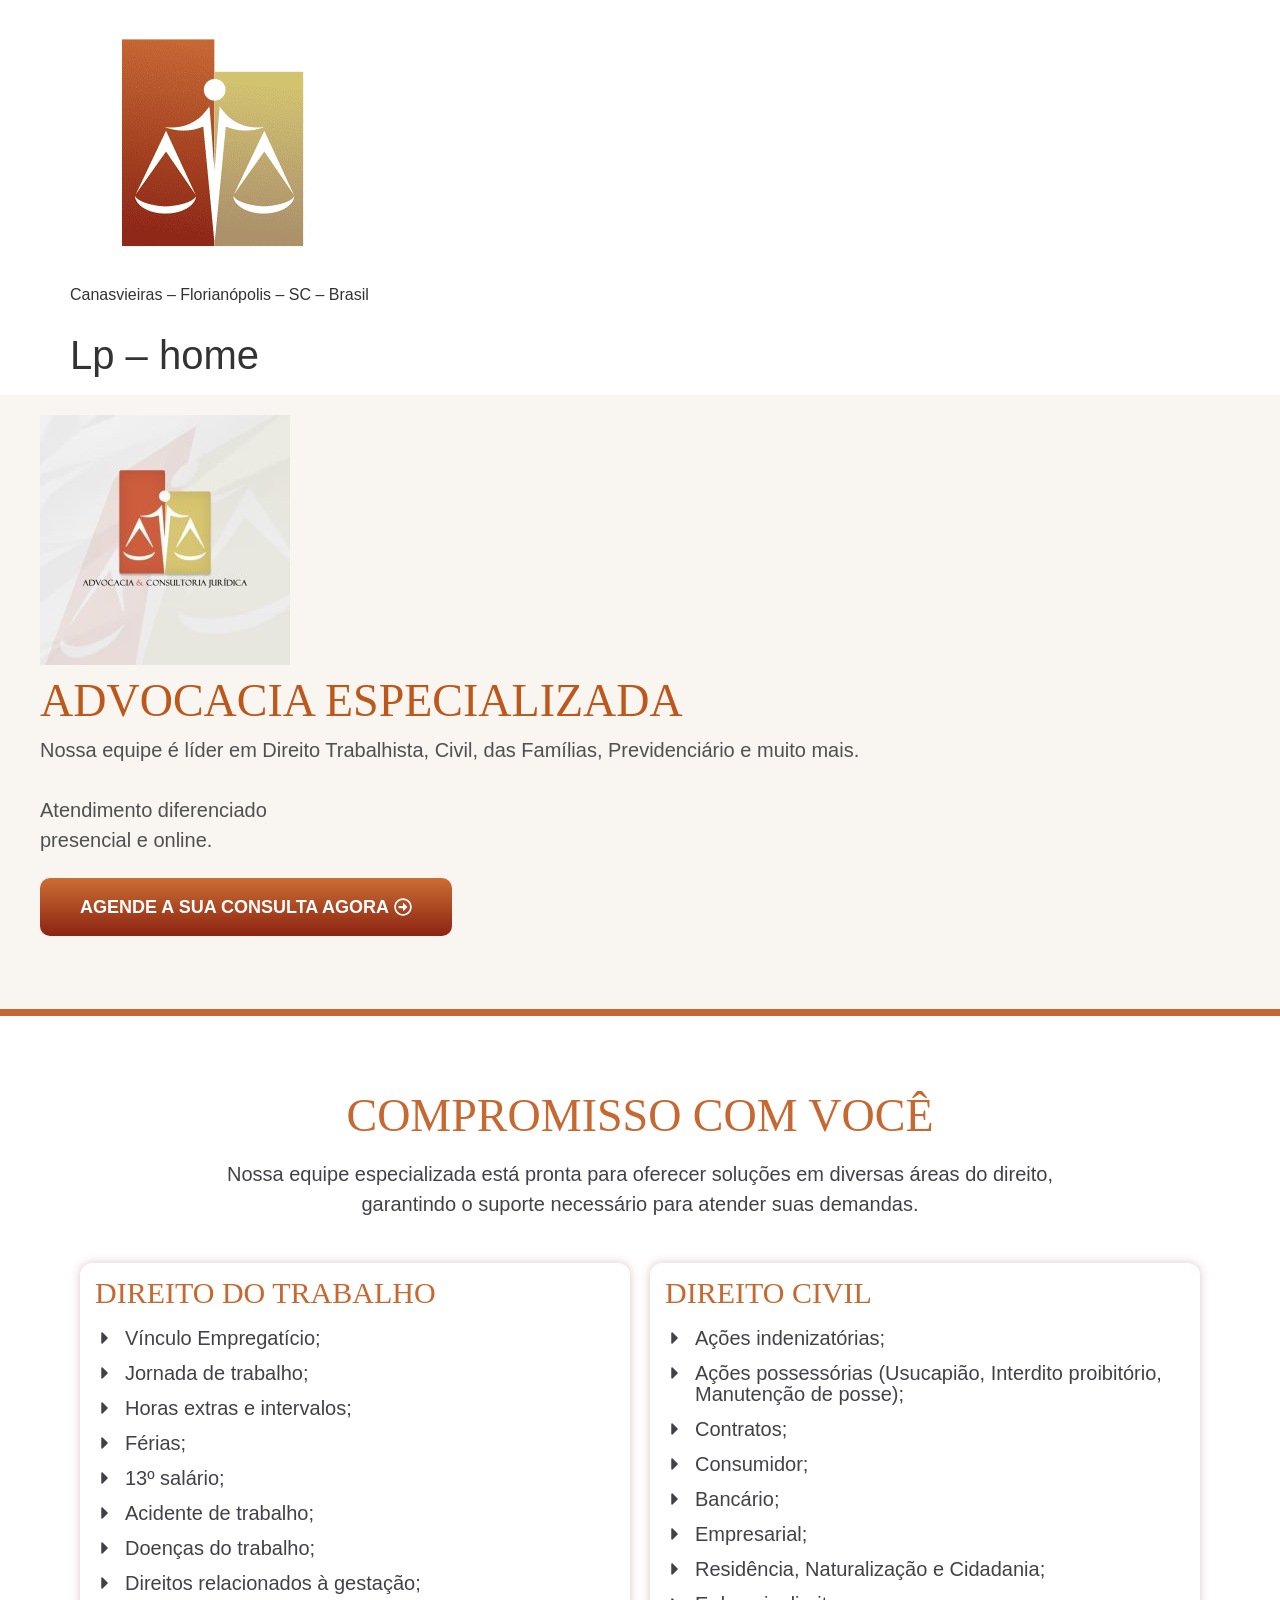
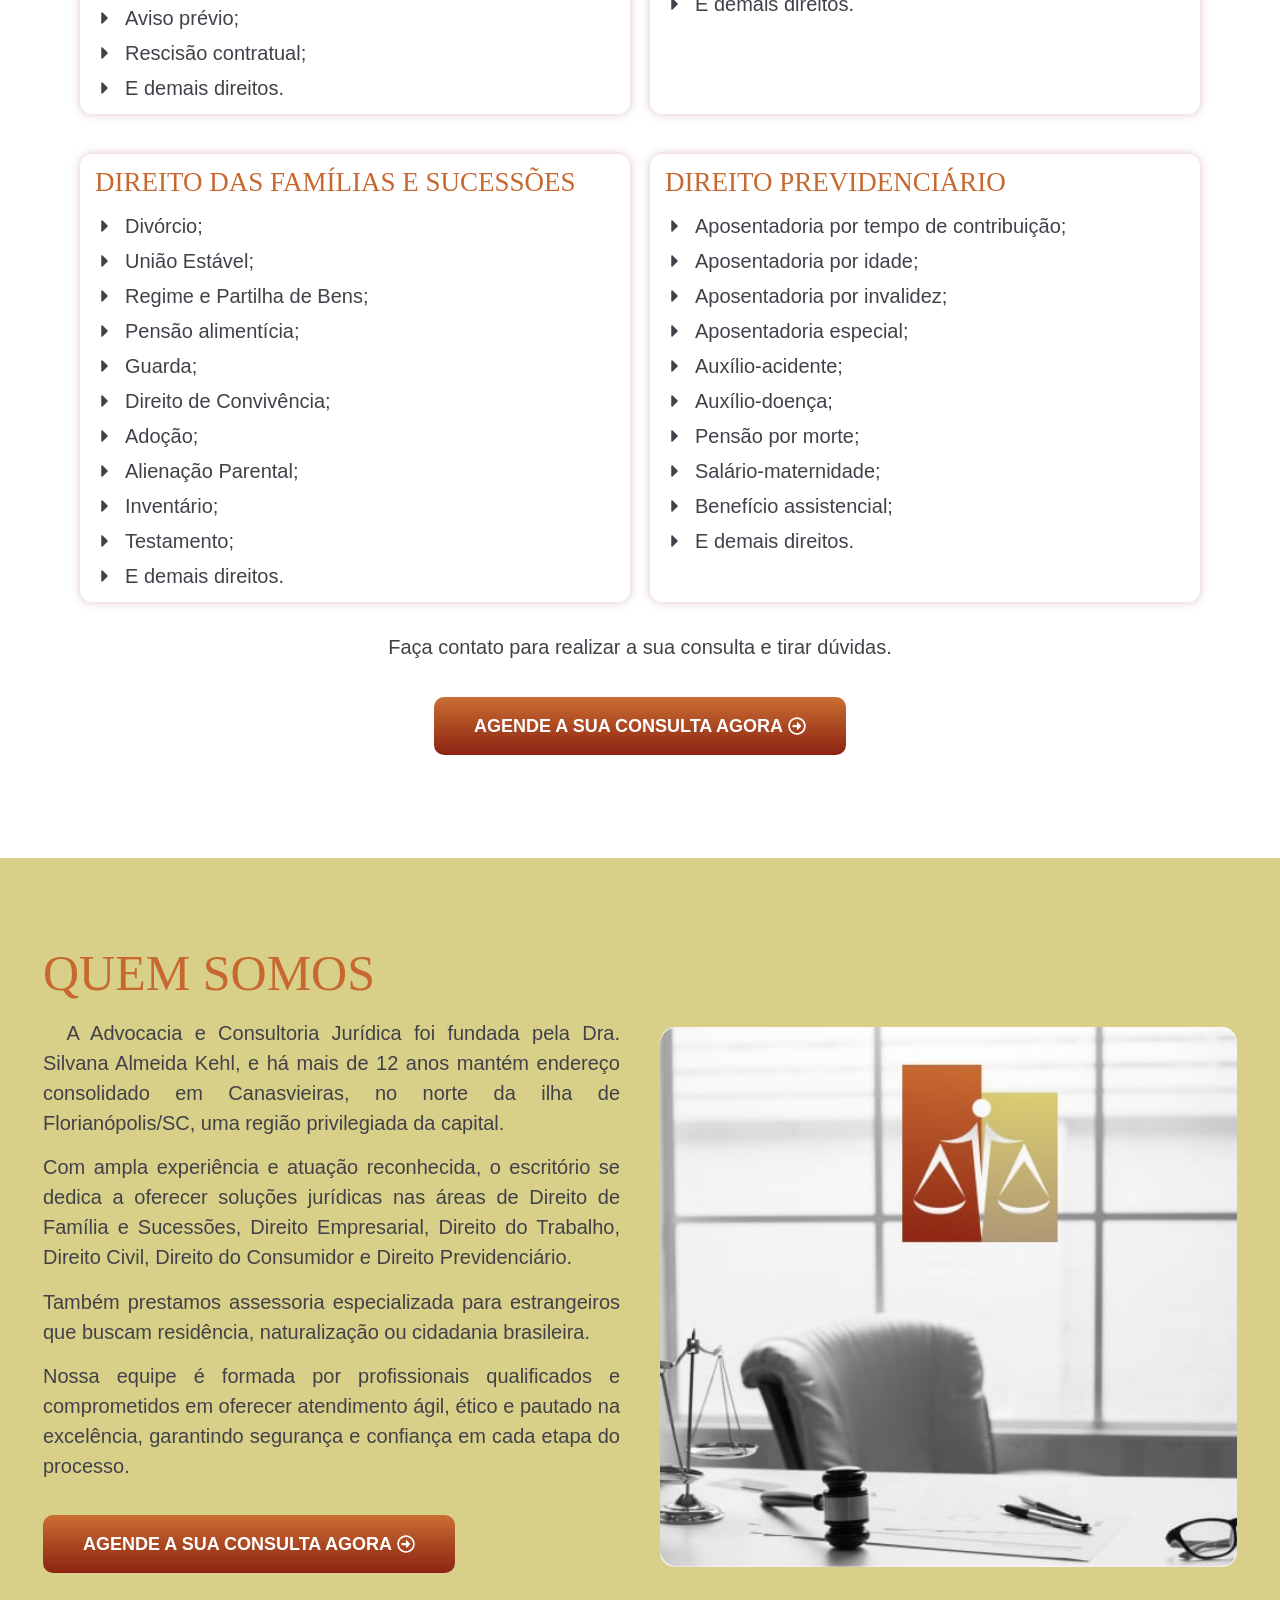
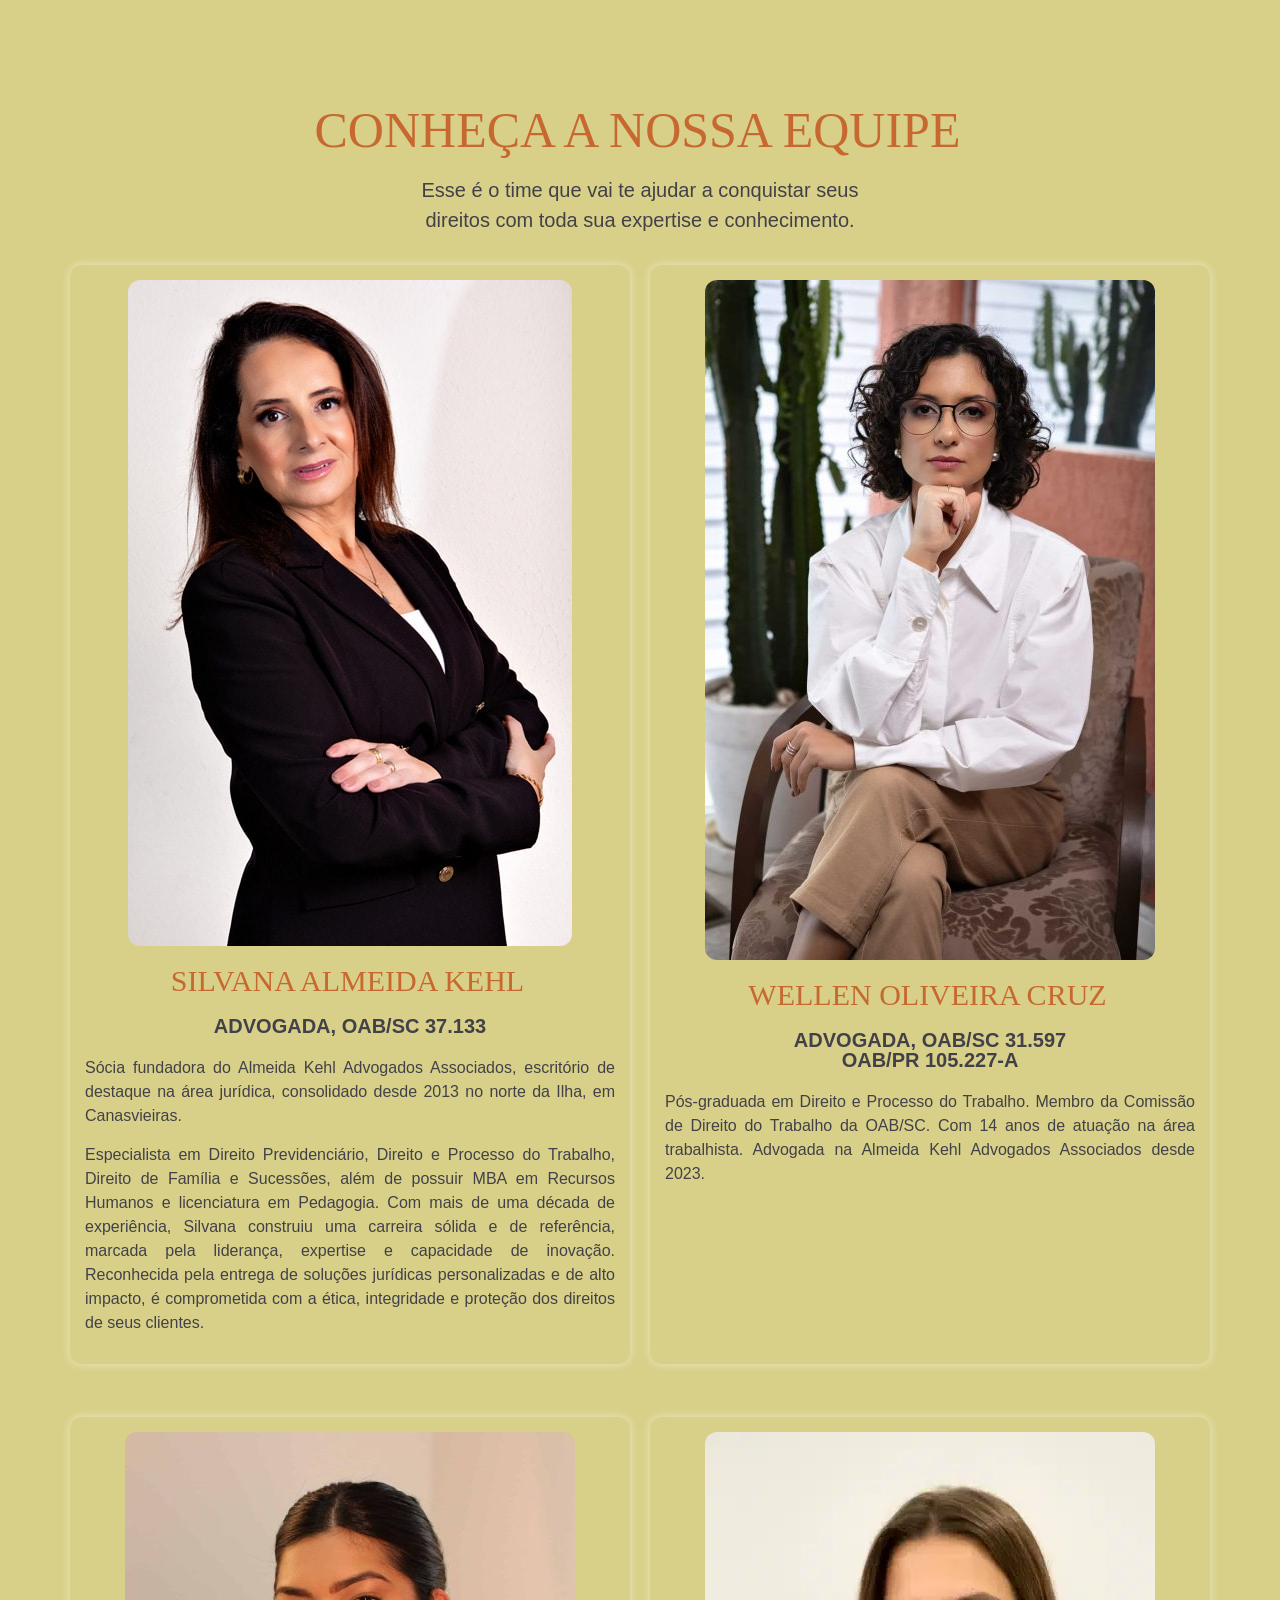
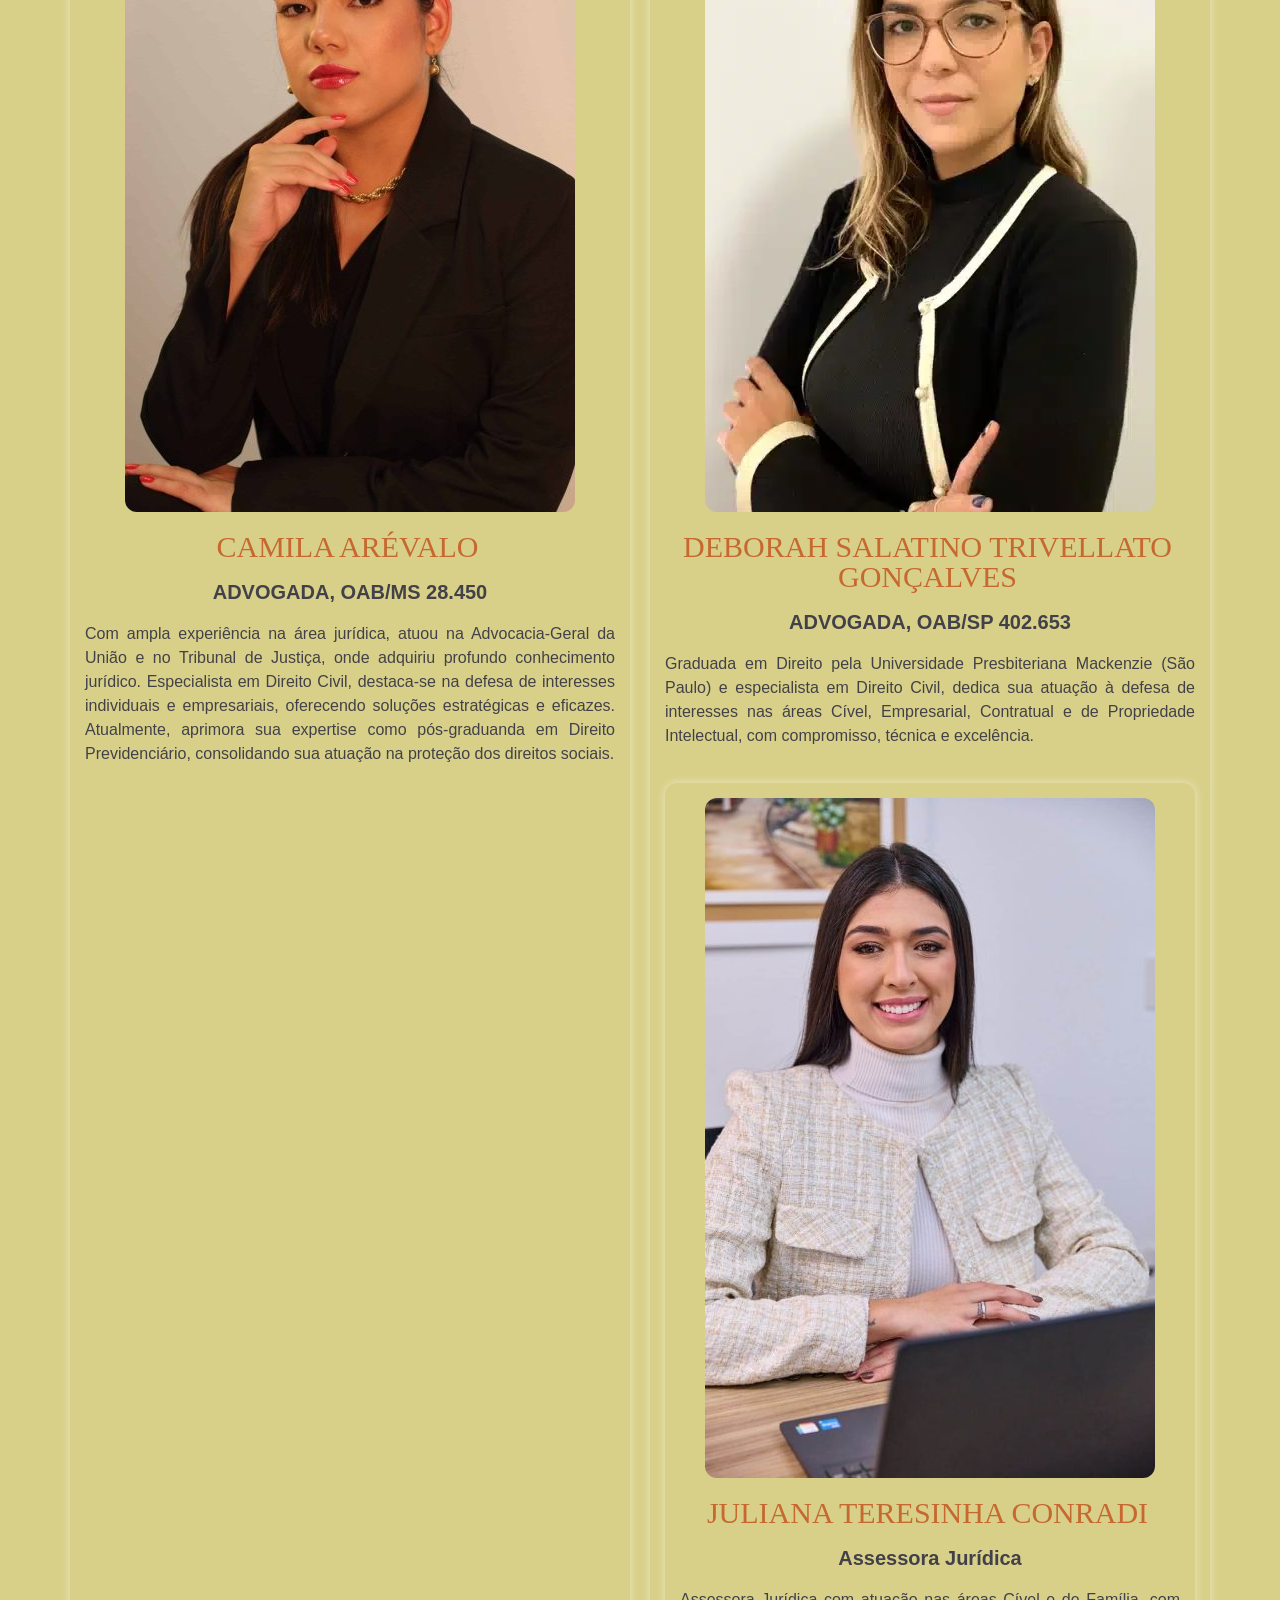
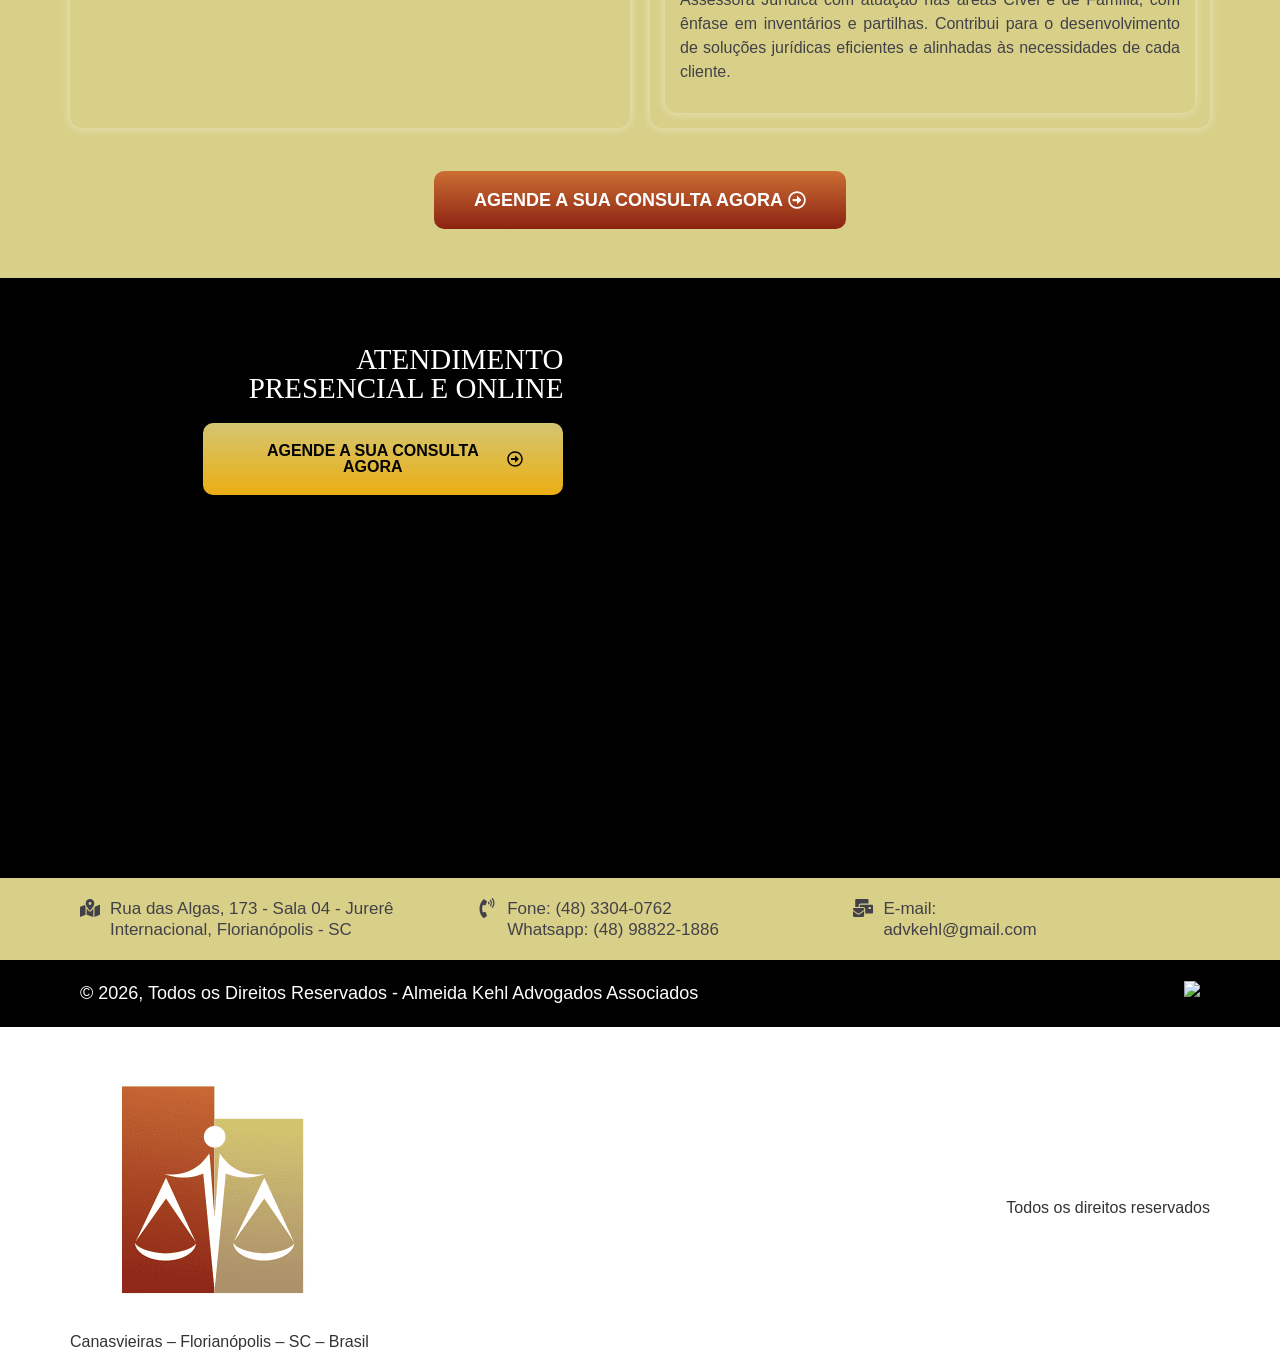
==== index.html @ d4ea4e01 "Initial commit - Premium Landing Page" ====
<!doctype html>
<html lang="pt-BR">
<head>
	<meta charset="UTF-8">
	<meta name="viewport" content="width=device-width, initial-scale=1">
	<link rel="profile" href="https://gmpg.org/xfn/11">
	<title>Almeida Kehl Advogados Associados &#8211; Canasvieiras &#8211; Florianópolis &#8211; SC &#8211; Brasil</title>
<meta name='robots' content='max-image-preview:large' />
<!-- Tag do Google (gtag.js) modo de consentimento dataLayer adicionado pelo Site Kit -->
<script id="google_gtagjs-js-consent-mode-data-layer">
window.dataLayer = window.dataLayer || [];function gtag(){dataLayer.push(arguments);}
gtag('consent', 'default', {"ad_personalization":"denied","ad_storage":"denied","ad_user_data":"denied","analytics_storage":"denied","functionality_storage":"denied","security_storage":"denied","personalization_storage":"denied","region":["AT","BE","BG","CH","CY","CZ","DE","DK","EE","ES","FI","FR","GB","GR","HR","HU","IE","IS","IT","LI","LT","LU","LV","MT","NL","NO","PL","PT","RO","SE","SI","SK"],"wait_for_update":500});
window._googlesitekitConsentCategoryMap = {"statistics":["analytics_storage"],"marketing":["ad_storage","ad_user_data","ad_personalization"],"functional":["functionality_storage","security_storage"],"preferences":["personalization_storage"]};
window._googlesitekitConsents = {"ad_personalization":"denied","ad_storage":"denied","ad_user_data":"denied","analytics_storage":"denied","functionality_storage":"denied","security_storage":"denied","personalization_storage":"denied","region":["AT","BE","BG","CH","CY","CZ","DE","DK","EE","ES","FI","FR","GB","GR","HR","HU","IE","IS","IT","LI","LT","LU","LV","MT","NL","NO","PL","PT","RO","SE","SI","SK"],"wait_for_update":500};
</script>
<!-- Fim da tag do Google (gtag.js) modo de consentimento dataLayer adicionado pelo Site Kit -->
<link rel='dns-prefetch' href='//www.googletagmanager.com' />
<link rel="alternate" type="application/rss+xml" title="Feed para Almeida Kehl Advogados Associados &raquo;" href="https://almeidakehladvocacia.com.br/feed/" />
<link rel="alternate" type="application/rss+xml" title="Feed de comentários para Almeida Kehl Advogados Associados &raquo;" href="https://almeidakehladvocacia.com.br/comments/feed/" />
<link rel="alternate" title="oEmbed (JSON)" type="application/json+oembed" href="https://almeidakehladvocacia.com.br/wp-json/oembed/1.0/embed?url=https%3A%2F%2Falmeidakehladvocacia.com.br%2F" />
<link rel="alternate" title="oEmbed (XML)" type="text/xml+oembed" href="https://almeidakehladvocacia.com.br/wp-json/oembed/1.0/embed?url=https%3A%2F%2Falmeidakehladvocacia.com.br%2F&#038;format=xml" />
<style id='wp-img-auto-sizes-contain-inline-css'>
img:is([sizes=auto i],[sizes^="auto," i]){contain-intrinsic-size:3000px 1500px}
/*# sourceURL=wp-img-auto-sizes-contain-inline-css */
</style>
<style id='wp-emoji-styles-inline-css'>

	img.wp-smiley, img.emoji {
		display: inline !important;
		border: none !important;
		box-shadow: none !important;
		height: 1em !important;
		width: 1em !important;
		margin: 0 0.07em !important;
		vertical-align: -0.1em !important;
		background: none !important;
		padding: 0 !important;
	}
/*# sourceURL=wp-emoji-styles-inline-css */
</style>
<style id='classic-theme-styles-inline-css'>
/*! This file is auto-generated */
.wp-block-button__link{color:#fff;background-color:#32373c;border-radius:9999px;box-shadow:none;text-decoration:none;padding:calc(.667em + 2px) calc(1.333em + 2px);font-size:1.125em}.wp-block-file__button{background:#32373c;color:#fff;text-decoration:none}
/*# sourceURL=/wp-includes/css/classic-themes.min.css */
</style>
<style id='global-styles-inline-css'>
:root{--wp--preset--aspect-ratio--square: 1;--wp--preset--aspect-ratio--4-3: 4/3;--wp--preset--aspect-ratio--3-4: 3/4;--wp--preset--aspect-ratio--3-2: 3/2;--wp--preset--aspect-ratio--2-3: 2/3;--wp--preset--aspect-ratio--16-9: 16/9;--wp--preset--aspect-ratio--9-16: 9/16;--wp--preset--color--black: #000000;--wp--preset--color--cyan-bluish-gray: #abb8c3;--wp--preset--color--white: #ffffff;--wp--preset--color--pale-pink: #f78da7;--wp--preset--color--vivid-red: #cf2e2e;--wp--preset--color--luminous-vivid-orange: #ff6900;--wp--preset--color--luminous-vivid-amber: #fcb900;--wp--preset--color--light-green-cyan: #7bdcb5;--wp--preset--color--vivid-green-cyan: #00d084;--wp--preset--color--pale-cyan-blue: #8ed1fc;--wp--preset--color--vivid-cyan-blue: #0693e3;--wp--preset--color--vivid-purple: #9b51e0;--wp--preset--gradient--vivid-cyan-blue-to-vivid-purple: linear-gradient(135deg,rgb(6,147,227) 0%,rgb(155,81,224) 100%);--wp--preset--gradient--light-green-cyan-to-vivid-green-cyan: linear-gradient(135deg,rgb(122,220,180) 0%,rgb(0,208,130) 100%);--wp--preset--gradient--luminous-vivid-amber-to-luminous-vivid-orange: linear-gradient(135deg,rgb(252,185,0) 0%,rgb(255,105,0) 100%);--wp--preset--gradient--luminous-vivid-orange-to-vivid-red: linear-gradient(135deg,rgb(255,105,0) 0%,rgb(207,46,46) 100%);--wp--preset--gradient--very-light-gray-to-cyan-bluish-gray: linear-gradient(135deg,rgb(238,238,238) 0%,rgb(169,184,195) 100%);--wp--preset--gradient--cool-to-warm-spectrum: linear-gradient(135deg,rgb(74,234,220) 0%,rgb(151,120,209) 20%,rgb(207,42,186) 40%,rgb(238,44,130) 60%,rgb(251,105,98) 80%,rgb(254,248,76) 100%);--wp--preset--gradient--blush-light-purple: linear-gradient(135deg,rgb(255,206,236) 0%,rgb(152,150,240) 100%);--wp--preset--gradient--blush-bordeaux: linear-gradient(135deg,rgb(254,205,165) 0%,rgb(254,45,45) 50%,rgb(107,0,62) 100%);--wp--preset--gradient--luminous-dusk: linear-gradient(135deg,rgb(255,203,112) 0%,rgb(199,81,192) 50%,rgb(65,88,208) 100%);--wp--preset--gradient--pale-ocean: linear-gradient(135deg,rgb(255,245,203) 0%,rgb(182,227,212) 50%,rgb(51,167,181) 100%);--wp--preset--gradient--electric-grass: linear-gradient(135deg,rgb(202,248,128) 0%,rgb(113,206,126) 100%);--wp--preset--gradient--midnight: linear-gradient(135deg,rgb(2,3,129) 0%,rgb(40,116,252) 100%);--wp--preset--font-size--small: 13px;--wp--preset--font-size--medium: 20px;--wp--preset--font-size--large: 36px;--wp--preset--font-size--x-large: 42px;--wp--preset--spacing--20: 0.44rem;--wp--preset--spacing--30: 0.67rem;--wp--preset--spacing--40: 1rem;--wp--preset--spacing--50: 1.5rem;--wp--preset--spacing--60: 2.25rem;--wp--preset--spacing--70: 3.38rem;--wp--preset--spacing--80: 5.06rem;--wp--preset--shadow--natural: 6px 6px 9px rgba(0, 0, 0, 0.2);--wp--preset--shadow--deep: 12px 12px 50px rgba(0, 0, 0, 0.4);--wp--preset--shadow--sharp: 6px 6px 0px rgba(0, 0, 0, 0.2);--wp--preset--shadow--outlined: 6px 6px 0px -3px rgb(255, 255, 255), 6px 6px rgb(0, 0, 0);--wp--preset--shadow--crisp: 6px 6px 0px rgb(0, 0, 0);}:where(.is-layout-flex){gap: 0.5em;}:where(.is-layout-grid){gap: 0.5em;}body .is-layout-flex{display: flex;}.is-layout-flex{flex-wrap: wrap;align-items: center;}.is-layout-flex > :is(*, div){margin: 0;}body .is-layout-grid{display: grid;}.is-layout-grid > :is(*, div){margin: 0;}:where(.wp-block-columns.is-layout-flex){gap: 2em;}:where(.wp-block-columns.is-layout-grid){gap: 2em;}:where(.wp-block-post-template.is-layout-flex){gap: 1.25em;}:where(.wp-block-post-template.is-layout-grid){gap: 1.25em;}.has-black-color{color: var(--wp--preset--color--black) !important;}.has-cyan-bluish-gray-color{color: var(--wp--preset--color--cyan-bluish-gray) !important;}.has-white-color{color: var(--wp--preset--color--white) !important;}.has-pale-pink-color{color: var(--wp--preset--color--pale-pink) !important;}.has-vivid-red-color{color: var(--wp--preset--color--vivid-red) !important;}.has-luminous-vivid-orange-color{color: var(--wp--preset--color--luminous-vivid-orange) !important;}.has-luminous-vivid-amber-color{color: var(--wp--preset--color--luminous-vivid-amber) !important;}.has-light-green-cyan-color{color: var(--wp--preset--color--light-green-cyan) !important;}.has-vivid-green-cyan-color{color: var(--wp--preset--color--vivid-green-cyan) !important;}.has-pale-cyan-blue-color{color: var(--wp--preset--color--pale-cyan-blue) !important;}.has-vivid-cyan-blue-color{color: var(--wp--preset--color--vivid-cyan-blue) !important;}.has-vivid-purple-color{color: var(--wp--preset--color--vivid-purple) !important;}.has-black-background-color{background-color: var(--wp--preset--color--black) !important;}.has-cyan-bluish-gray-background-color{background-color: var(--wp--preset--color--cyan-bluish-gray) !important;}.has-white-background-color{background-color: var(--wp--preset--color--white) !important;}.has-pale-pink-background-color{background-color: var(--wp--preset--color--pale-pink) !important;}.has-vivid-red-background-color{background-color: var(--wp--preset--color--vivid-red) !important;}.has-luminous-vivid-orange-background-color{background-color: var(--wp--preset--color--luminous-vivid-orange) !important;}.has-luminous-vivid-amber-background-color{background-color: var(--wp--preset--color--luminous-vivid-amber) !important;}.has-light-green-cyan-background-color{background-color: var(--wp--preset--color--light-green-cyan) !important;}.has-vivid-green-cyan-background-color{background-color: var(--wp--preset--color--vivid-green-cyan) !important;}.has-pale-cyan-blue-background-color{background-color: var(--wp--preset--color--pale-cyan-blue) !important;}.has-vivid-cyan-blue-background-color{background-color: var(--wp--preset--color--vivid-cyan-blue) !important;}.has-vivid-purple-background-color{background-color: var(--wp--preset--color--vivid-purple) !important;}.has-black-border-color{border-color: var(--wp--preset--color--black) !important;}.has-cyan-bluish-gray-border-color{border-color: var(--wp--preset--color--cyan-bluish-gray) !important;}.has-white-border-color{border-color: var(--wp--preset--color--white) !important;}.has-pale-pink-border-color{border-color: var(--wp--preset--color--pale-pink) !important;}.has-vivid-red-border-color{border-color: var(--wp--preset--color--vivid-red) !important;}.has-luminous-vivid-orange-border-color{border-color: var(--wp--preset--color--luminous-vivid-orange) !important;}.has-luminous-vivid-amber-border-color{border-color: var(--wp--preset--color--luminous-vivid-amber) !important;}.has-light-green-cyan-border-color{border-color: var(--wp--preset--color--light-green-cyan) !important;}.has-vivid-green-cyan-border-color{border-color: var(--wp--preset--color--vivid-green-cyan) !important;}.has-pale-cyan-blue-border-color{border-color: var(--wp--preset--color--pale-cyan-blue) !important;}.has-vivid-cyan-blue-border-color{border-color: var(--wp--preset--color--vivid-cyan-blue) !important;}.has-vivid-purple-border-color{border-color: var(--wp--preset--color--vivid-purple) !important;}.has-vivid-cyan-blue-to-vivid-purple-gradient-background{background: var(--wp--preset--gradient--vivid-cyan-blue-to-vivid-purple) !important;}.has-light-green-cyan-to-vivid-green-cyan-gradient-background{background: var(--wp--preset--gradient--light-green-cyan-to-vivid-green-cyan) !important;}.has-luminous-vivid-amber-to-luminous-vivid-orange-gradient-background{background: var(--wp--preset--gradient--luminous-vivid-amber-to-luminous-vivid-orange) !important;}.has-luminous-vivid-orange-to-vivid-red-gradient-background{background: var(--wp--preset--gradient--luminous-vivid-orange-to-vivid-red) !important;}.has-very-light-gray-to-cyan-bluish-gray-gradient-background{background: var(--wp--preset--gradient--very-light-gray-to-cyan-bluish-gray) !important;}.has-cool-to-warm-spectrum-gradient-background{background: var(--wp--preset--gradient--cool-to-warm-spectrum) !important;}.has-blush-light-purple-gradient-background{background: var(--wp--preset--gradient--blush-light-purple) !important;}.has-blush-bordeaux-gradient-background{background: var(--wp--preset--gradient--blush-bordeaux) !important;}.has-luminous-dusk-gradient-background{background: var(--wp--preset--gradient--luminous-dusk) !important;}.has-pale-ocean-gradient-background{background: var(--wp--preset--gradient--pale-ocean) !important;}.has-electric-grass-gradient-background{background: var(--wp--preset--gradient--electric-grass) !important;}.has-midnight-gradient-background{background: var(--wp--preset--gradient--midnight) !important;}.has-small-font-size{font-size: var(--wp--preset--font-size--small) !important;}.has-medium-font-size{font-size: var(--wp--preset--font-size--medium) !important;}.has-large-font-size{font-size: var(--wp--preset--font-size--large) !important;}.has-x-large-font-size{font-size: var(--wp--preset--font-size--x-large) !important;}
:where(.wp-block-post-template.is-layout-flex){gap: 1.25em;}:where(.wp-block-post-template.is-layout-grid){gap: 1.25em;}
:where(.wp-block-term-template.is-layout-flex){gap: 1.25em;}:where(.wp-block-term-template.is-layout-grid){gap: 1.25em;}
:where(.wp-block-columns.is-layout-flex){gap: 2em;}:where(.wp-block-columns.is-layout-grid){gap: 2em;}
:root :where(.wp-block-pullquote){font-size: 1.5em;line-height: 1.6;}
/*# sourceURL=global-styles-inline-css */
</style>
<link rel='stylesheet' id='hello-elementor-css' href='wp-content/themes/hello-elementor/style.min.css' media='all' />
<link rel='stylesheet' id='hello-elementor-theme-style-css' href='wp-content/themes/hello-elementor/theme.min.css' media='all' />
<link rel='stylesheet' id='hello-elementor-header-footer-css' href='wp-content/themes/hello-elementor/header-footer.min.css' media='all' />
<link rel='stylesheet' id='elementor-frontend-css' href='wp-content/plugins/elementor/assets/css/frontend.min.css' media='all' />
<style id='elementor-frontend-inline-css'>
@-webkit-keyframes ha_fadeIn{0%{opacity:0}to{opacity:1}}@keyframes ha_fadeIn{0%{opacity:0}to{opacity:1}}@-webkit-keyframes ha_zoomIn{0%{opacity:0;-webkit-transform:scale3d(.3,.3,.3);transform:scale3d(.3,.3,.3)}50%{opacity:1}}@keyframes ha_zoomIn{0%{opacity:0;-webkit-transform:scale3d(.3,.3,.3);transform:scale3d(.3,.3,.3)}50%{opacity:1}}@-webkit-keyframes ha_rollIn{0%{opacity:0;-webkit-transform:translate3d(-100%,0,0) rotate3d(0,0,1,-120deg);transform:translate3d(-100%,0,0) rotate3d(0,0,1,-120deg)}to{opacity:1}}@keyframes ha_rollIn{0%{opacity:0;-webkit-transform:translate3d(-100%,0,0) rotate3d(0,0,1,-120deg);transform:translate3d(-100%,0,0) rotate3d(0,0,1,-120deg)}to{opacity:1}}@-webkit-keyframes ha_bounce{0%,20%,53%,to{-webkit-animation-timing-function:cubic-bezier(.215,.61,.355,1);animation-timing-function:cubic-bezier(.215,.61,.355,1)}40%,43%{-webkit-transform:translate3d(0,-30px,0) scaleY(1.1);transform:translate3d(0,-30px,0) scaleY(1.1);-webkit-animation-timing-function:cubic-bezier(.755,.05,.855,.06);animation-timing-function:cubic-bezier(.755,.05,.855,.06)}70%{-webkit-transform:translate3d(0,-15px,0) scaleY(1.05);transform:translate3d(0,-15px,0) scaleY(1.05);-webkit-animation-timing-function:cubic-bezier(.755,.05,.855,.06);animation-timing-function:cubic-bezier(.755,.05,.855,.06)}80%{-webkit-transition-timing-function:cubic-bezier(.215,.61,.355,1);transition-timing-function:cubic-bezier(.215,.61,.355,1);-webkit-transform:translate3d(0,0,0) scaleY(.95);transform:translate3d(0,0,0) scaleY(.95)}90%{-webkit-transform:translate3d(0,-4px,0) scaleY(1.02);transform:translate3d(0,-4px,0) scaleY(1.02)}}@keyframes ha_bounce{0%,20%,53%,to{-webkit-animation-timing-function:cubic-bezier(.215,.61,.355,1);animation-timing-function:cubic-bezier(.215,.61,.355,1)}40%,43%{-webkit-transform:translate3d(0,-30px,0) scaleY(1.1);transform:translate3d(0,-30px,0) scaleY(1.1);-webkit-animation-timing-function:cubic-bezier(.755,.05,.855,.06);animation-timing-function:cubic-bezier(.755,.05,.855,.06)}70%{-webkit-transform:translate3d(0,-15px,0) scaleY(1.05);transform:translate3d(0,-15px,0) scaleY(1.05);-webkit-animation-timing-function:cubic-bezier(.755,.05,.855,.06);animation-timing-function:cubic-bezier(.755,.05,.855,.06)}80%{-webkit-transition-timing-function:cubic-bezier(.215,.61,.355,1);transition-timing-function:cubic-bezier(.215,.61,.355,1);-webkit-transform:translate3d(0,0,0) scaleY(.95);transform:translate3d(0,0,0) scaleY(.95)}90%{-webkit-transform:translate3d(0,-4px,0) scaleY(1.02);transform:translate3d(0,-4px,0) scaleY(1.02)}}@-webkit-keyframes ha_bounceIn{0%,20%,40%,60%,80%,to{-webkit-animation-timing-function:cubic-bezier(.215,.61,.355,1);animation-timing-function:cubic-bezier(.215,.61,.355,1)}0%{opacity:0;-webkit-transform:scale3d(.3,.3,.3);transform:scale3d(.3,.3,.3)}20%{-webkit-transform:scale3d(1.1,1.1,1.1);transform:scale3d(1.1,1.1,1.1)}40%{-webkit-transform:scale3d(.9,.9,.9);transform:scale3d(.9,.9,.9)}60%{opacity:1;-webkit-transform:scale3d(1.03,1.03,1.03);transform:scale3d(1.03,1.03,1.03)}80%{-webkit-transform:scale3d(.97,.97,.97);transform:scale3d(.97,.97,.97)}to{opacity:1}}@keyframes ha_bounceIn{0%,20%,40%,60%,80%,to{-webkit-animation-timing-function:cubic-bezier(.215,.61,.355,1);animation-timing-function:cubic-bezier(.215,.61,.355,1)}0%{opacity:0;-webkit-transform:scale3d(.3,.3,.3);transform:scale3d(.3,.3,.3)}20%{-webkit-transform:scale3d(1.1,1.1,1.1);transform:scale3d(1.1,1.1,1.1)}40%{-webkit-transform:scale3d(.9,.9,.9);transform:scale3d(.9,.9,.9)}60%{opacity:1;-webkit-transform:scale3d(1.03,1.03,1.03);transform:scale3d(1.03,1.03,1.03)}80%{-webkit-transform:scale3d(.97,.97,.97);transform:scale3d(.97,.97,.97)}to{opacity:1}}@-webkit-keyframes ha_flipInX{0%{opacity:0;-webkit-transform:perspective(400px) rotate3d(1,0,0,90deg);transform:perspective(400px) rotate3d(1,0,0,90deg);-webkit-animation-timing-function:ease-in;animation-timing-function:ease-in}40%{-webkit-transform:perspective(400px) rotate3d(1,0,0,-20deg);transform:perspective(400px) rotate3d(1,0,0,-20deg);-webkit-animation-timing-function:ease-in;animation-timing-function:ease-in}60%{opacity:1;-webkit-transform:perspective(400px) rotate3d(1,0,0,10deg);transform:perspective(400px) rotate3d(1,0,0,10deg)}80%{-webkit-transform:perspective(400px) rotate3d(1,0,0,-5deg);transform:perspective(400px) rotate3d(1,0,0,-5deg)}}@keyframes ha_flipInX{0%{opacity:0;-webkit-transform:perspective(400px) rotate3d(1,0,0,90deg);transform:perspective(400px) rotate3d(1,0,0,90deg);-webkit-animation-timing-function:ease-in;animation-timing-function:ease-in}40%{-webkit-transform:perspective(400px) rotate3d(1,0,0,-20deg);transform:perspective(400px) rotate3d(1,0,0,-20deg);-webkit-animation-timing-function:ease-in;animation-timing-function:ease-in}60%{opacity:1;-webkit-transform:perspective(400px) rotate3d(1,0,0,10deg);transform:perspective(400px) rotate3d(1,0,0,10deg)}80%{-webkit-transform:perspective(400px) rotate3d(1,0,0,-5deg);transform:perspective(400px) rotate3d(1,0,0,-5deg)}}@-webkit-keyframes ha_flipInY{0%{opacity:0;-webkit-transform:perspective(400px) rotate3d(0,1,0,90deg);transform:perspective(400px) rotate3d(0,1,0,90deg);-webkit-animation-timing-function:ease-in;animation-timing-function:ease-in}40%{-webkit-transform:perspective(400px) rotate3d(0,1,0,-20deg);transform:perspective(400px) rotate3d(0,1,0,-20deg);-webkit-animation-timing-function:ease-in;animation-timing-function:ease-in}60%{opacity:1;-webkit-transform:perspective(400px) rotate3d(0,1,0,10deg);transform:perspective(400px) rotate3d(0,1,0,10deg)}80%{-webkit-transform:perspective(400px) rotate3d(0,1,0,-5deg);transform:perspective(400px) rotate3d(0,1,0,-5deg)}}@keyframes ha_flipInY{0%{opacity:0;-webkit-transform:perspective(400px) rotate3d(0,1,0,90deg);transform:perspective(400px) rotate3d(0,1,0,90deg);-webkit-animation-timing-function:ease-in;animation-timing-function:ease-in}40%{-webkit-transform:perspective(400px) rotate3d(0,1,0,-20deg);transform:perspective(400px) rotate3d(0,1,0,-20deg);-webkit-animation-timing-function:ease-in;animation-timing-function:ease-in}60%{opacity:1;-webkit-transform:perspective(400px) rotate3d(0,1,0,10deg);transform:perspective(400px) rotate3d(0,1,0,10deg)}80%{-webkit-transform:perspective(400px) rotate3d(0,1,0,-5deg);transform:perspective(400px) rotate3d(0,1,0,-5deg)}}@-webkit-keyframes ha_swing{20%{-webkit-transform:rotate3d(0,0,1,15deg);transform:rotate3d(0,0,1,15deg)}40%{-webkit-transform:rotate3d(0,0,1,-10deg);transform:rotate3d(0,0,1,-10deg)}60%{-webkit-transform:rotate3d(0,0,1,5deg);transform:rotate3d(0,0,1,5deg)}80%{-webkit-transform:rotate3d(0,0,1,-5deg);transform:rotate3d(0,0,1,-5deg)}}@keyframes ha_swing{20%{-webkit-transform:rotate3d(0,0,1,15deg);transform:rotate3d(0,0,1,15deg)}40%{-webkit-transform:rotate3d(0,0,1,-10deg);transform:rotate3d(0,0,1,-10deg)}60%{-webkit-transform:rotate3d(0,0,1,5deg);transform:rotate3d(0,0,1,5deg)}80%{-webkit-transform:rotate3d(0,0,1,-5deg);transform:rotate3d(0,0,1,-5deg)}}@-webkit-keyframes ha_slideInDown{0%{visibility:visible;-webkit-transform:translate3d(0,-100%,0);transform:translate3d(0,-100%,0)}}@keyframes ha_slideInDown{0%{visibility:visible;-webkit-transform:translate3d(0,-100%,0);transform:translate3d(0,-100%,0)}}@-webkit-keyframes ha_slideInUp{0%{visibility:visible;-webkit-transform:translate3d(0,100%,0);transform:translate3d(0,100%,0)}}@keyframes ha_slideInUp{0%{visibility:visible;-webkit-transform:translate3d(0,100%,0);transform:translate3d(0,100%,0)}}@-webkit-keyframes ha_slideInLeft{0%{visibility:visible;-webkit-transform:translate3d(-100%,0,0);transform:translate3d(-100%,0,0)}}@keyframes ha_slideInLeft{0%{visibility:visible;-webkit-transform:translate3d(-100%,0,0);transform:translate3d(-100%,0,0)}}@-webkit-keyframes ha_slideInRight{0%{visibility:visible;-webkit-transform:translate3d(100%,0,0);transform:translate3d(100%,0,0)}}@keyframes ha_slideInRight{0%{visibility:visible;-webkit-transform:translate3d(100%,0,0);transform:translate3d(100%,0,0)}}.ha_fadeIn{-webkit-animation-name:ha_fadeIn;animation-name:ha_fadeIn}.ha_zoomIn{-webkit-animation-name:ha_zoomIn;animation-name:ha_zoomIn}.ha_rollIn{-webkit-animation-name:ha_rollIn;animation-name:ha_rollIn}.ha_bounce{-webkit-transform-origin:center bottom;-ms-transform-origin:center bottom;transform-origin:center bottom;-webkit-animation-name:ha_bounce;animation-name:ha_bounce}.ha_bounceIn{-webkit-animation-name:ha_bounceIn;animation-name:ha_bounceIn;-webkit-animation-duration:.75s;-webkit-animation-duration:calc(var(--animate-duration)*.75);animation-duration:.75s;animation-duration:calc(var(--animate-duration)*.75)}.ha_flipInX,.ha_flipInY{-webkit-animation-name:ha_flipInX;animation-name:ha_flipInX;-webkit-backface-visibility:visible!important;backface-visibility:visible!important}.ha_flipInY{-webkit-animation-name:ha_flipInY;animation-name:ha_flipInY}.ha_swing{-webkit-transform-origin:top center;-ms-transform-origin:top center;transform-origin:top center;-webkit-animation-name:ha_swing;animation-name:ha_swing}.ha_slideInDown{-webkit-animation-name:ha_slideInDown;animation-name:ha_slideInDown}.ha_slideInUp{-webkit-animation-name:ha_slideInUp;animation-name:ha_slideInUp}.ha_slideInLeft{-webkit-animation-name:ha_slideInLeft;animation-name:ha_slideInLeft}.ha_slideInRight{-webkit-animation-name:ha_slideInRight;animation-name:ha_slideInRight}.ha-css-transform-yes{-webkit-transition-duration:var(--ha-tfx-transition-duration, .2s);transition-duration:var(--ha-tfx-transition-duration, .2s);-webkit-transition-property:-webkit-transform;transition-property:transform;transition-property:transform,-webkit-transform;-webkit-transform:translate(var(--ha-tfx-translate-x, 0),var(--ha-tfx-translate-y, 0)) scale(var(--ha-tfx-scale-x, 1),var(--ha-tfx-scale-y, 1)) skew(var(--ha-tfx-skew-x, 0),var(--ha-tfx-skew-y, 0)) rotateX(var(--ha-tfx-rotate-x, 0)) rotateY(var(--ha-tfx-rotate-y, 0)) rotateZ(var(--ha-tfx-rotate-z, 0));transform:translate(var(--ha-tfx-translate-x, 0),var(--ha-tfx-translate-y, 0)) scale(var(--ha-tfx-scale-x, 1),var(--ha-tfx-scale-y, 1)) skew(var(--ha-tfx-skew-x, 0),var(--ha-tfx-skew-y, 0)) rotateX(var(--ha-tfx-rotate-x, 0)) rotateY(var(--ha-tfx-rotate-y, 0)) rotateZ(var(--ha-tfx-rotate-z, 0))}.ha-css-transform-yes:hover{-webkit-transform:translate(var(--ha-tfx-translate-x-hover, var(--ha-tfx-translate-x, 0)),var(--ha-tfx-translate-y-hover, var(--ha-tfx-translate-y, 0))) scale(var(--ha-tfx-scale-x-hover, var(--ha-tfx-scale-x, 1)),var(--ha-tfx-scale-y-hover, var(--ha-tfx-scale-y, 1))) skew(var(--ha-tfx-skew-x-hover, var(--ha-tfx-skew-x, 0)),var(--ha-tfx-skew-y-hover, var(--ha-tfx-skew-y, 0))) rotateX(var(--ha-tfx-rotate-x-hover, var(--ha-tfx-rotate-x, 0))) rotateY(var(--ha-tfx-rotate-y-hover, var(--ha-tfx-rotate-y, 0))) rotateZ(var(--ha-tfx-rotate-z-hover, var(--ha-tfx-rotate-z, 0)));transform:translate(var(--ha-tfx-translate-x-hover, var(--ha-tfx-translate-x, 0)),var(--ha-tfx-translate-y-hover, var(--ha-tfx-translate-y, 0))) scale(var(--ha-tfx-scale-x-hover, var(--ha-tfx-scale-x, 1)),var(--ha-tfx-scale-y-hover, var(--ha-tfx-scale-y, 1))) skew(var(--ha-tfx-skew-x-hover, var(--ha-tfx-skew-x, 0)),var(--ha-tfx-skew-y-hover, var(--ha-tfx-skew-y, 0))) rotateX(var(--ha-tfx-rotate-x-hover, var(--ha-tfx-rotate-x, 0))) rotateY(var(--ha-tfx-rotate-y-hover, var(--ha-tfx-rotate-y, 0))) rotateZ(var(--ha-tfx-rotate-z-hover, var(--ha-tfx-rotate-z, 0)))}.happy-addon>.elementor-widget-container{word-wrap:break-word;overflow-wrap:break-word}.happy-addon>.elementor-widget-container,.happy-addon>.elementor-widget-container *{-webkit-box-sizing:border-box;box-sizing:border-box}.happy-addon:not(:has(.elementor-widget-container)),.happy-addon:not(:has(.elementor-widget-container)) *{-webkit-box-sizing:border-box;box-sizing:border-box;word-wrap:break-word;overflow-wrap:break-word}.happy-addon p:empty{display:none}.happy-addon .elementor-inline-editing{min-height:auto!important}.happy-addon-pro img{max-width:100%;height:auto;-o-object-fit:cover;object-fit:cover}.ha-screen-reader-text{position:absolute;overflow:hidden;clip:rect(1px,1px,1px,1px);margin:-1px;padding:0;width:1px;height:1px;border:0;word-wrap:normal!important;-webkit-clip-path:inset(50%);clip-path:inset(50%)}.ha-has-bg-overlay>.elementor-widget-container{position:relative;z-index:1}.ha-has-bg-overlay>.elementor-widget-container:before{position:absolute;top:0;left:0;z-index:-1;width:100%;height:100%;content:""}.ha-has-bg-overlay:not(:has(.elementor-widget-container)){position:relative;z-index:1}.ha-has-bg-overlay:not(:has(.elementor-widget-container)):before{position:absolute;top:0;left:0;z-index:-1;width:100%;height:100%;content:""}.ha-popup--is-enabled .ha-js-popup,.ha-popup--is-enabled .ha-js-popup img{cursor:-webkit-zoom-in!important;cursor:zoom-in!important}.mfp-wrap .mfp-arrow,.mfp-wrap .mfp-close{background-color:transparent}.mfp-wrap .mfp-arrow:focus,.mfp-wrap .mfp-close:focus{outline-width:thin}.ha-advanced-tooltip-enable{position:relative;cursor:pointer;--ha-tooltip-arrow-color:black;--ha-tooltip-arrow-distance:0}.ha-advanced-tooltip-enable .ha-advanced-tooltip-content{position:absolute;z-index:999;display:none;padding:5px 0;width:120px;height:auto;border-radius:6px;background-color:#000;color:#fff;text-align:center;opacity:0}.ha-advanced-tooltip-enable .ha-advanced-tooltip-content::after{position:absolute;border-width:5px;border-style:solid;content:""}.ha-advanced-tooltip-enable .ha-advanced-tooltip-content.no-arrow::after{visibility:hidden}.ha-advanced-tooltip-enable .ha-advanced-tooltip-content.show{display:inline-block;opacity:1}.ha-advanced-tooltip-enable.ha-advanced-tooltip-top .ha-advanced-tooltip-content,body[data-elementor-device-mode=tablet] .ha-advanced-tooltip-enable.ha-advanced-tooltip-tablet-top .ha-advanced-tooltip-content{top:unset;right:0;bottom:calc(101% + var(--ha-tooltip-arrow-distance));left:0;margin:0 auto}.ha-advanced-tooltip-enable.ha-advanced-tooltip-top .ha-advanced-tooltip-content::after,body[data-elementor-device-mode=tablet] .ha-advanced-tooltip-enable.ha-advanced-tooltip-tablet-top .ha-advanced-tooltip-content::after{top:100%;right:unset;bottom:unset;left:50%;border-color:var(--ha-tooltip-arrow-color) transparent transparent transparent;-webkit-transform:translateX(-50%);-ms-transform:translateX(-50%);transform:translateX(-50%)}.ha-advanced-tooltip-enable.ha-advanced-tooltip-bottom .ha-advanced-tooltip-content,body[data-elementor-device-mode=tablet] .ha-advanced-tooltip-enable.ha-advanced-tooltip-tablet-bottom .ha-advanced-tooltip-content{top:calc(101% + var(--ha-tooltip-arrow-distance));right:0;bottom:unset;left:0;margin:0 auto}.ha-advanced-tooltip-enable.ha-advanced-tooltip-bottom .ha-advanced-tooltip-content::after,body[data-elementor-device-mode=tablet] .ha-advanced-tooltip-enable.ha-advanced-tooltip-tablet-bottom .ha-advanced-tooltip-content::after{top:unset;right:unset;bottom:100%;left:50%;border-color:transparent transparent var(--ha-tooltip-arrow-color) transparent;-webkit-transform:translateX(-50%);-ms-transform:translateX(-50%);transform:translateX(-50%)}.ha-advanced-tooltip-enable.ha-advanced-tooltip-left .ha-advanced-tooltip-content,body[data-elementor-device-mode=tablet] .ha-advanced-tooltip-enable.ha-advanced-tooltip-tablet-left .ha-advanced-tooltip-content{top:50%;right:calc(101% + var(--ha-tooltip-arrow-distance));bottom:unset;left:unset;-webkit-transform:translateY(-50%);-ms-transform:translateY(-50%);transform:translateY(-50%)}.ha-advanced-tooltip-enable.ha-advanced-tooltip-left .ha-advanced-tooltip-content::after,body[data-elementor-device-mode=tablet] .ha-advanced-tooltip-enable.ha-advanced-tooltip-tablet-left .ha-advanced-tooltip-content::after{top:50%;right:unset;bottom:unset;left:100%;border-color:transparent transparent transparent var(--ha-tooltip-arrow-color);-webkit-transform:translateY(-50%);-ms-transform:translateY(-50%);transform:translateY(-50%)}.ha-advanced-tooltip-enable.ha-advanced-tooltip-right .ha-advanced-tooltip-content,body[data-elementor-device-mode=tablet] .ha-advanced-tooltip-enable.ha-advanced-tooltip-tablet-right .ha-advanced-tooltip-content{top:50%;right:unset;bottom:unset;left:calc(101% + var(--ha-tooltip-arrow-distance));-webkit-transform:translateY(-50%);-ms-transform:translateY(-50%);transform:translateY(-50%)}.ha-advanced-tooltip-enable.ha-advanced-tooltip-right .ha-advanced-tooltip-content::after,body[data-elementor-device-mode=tablet] .ha-advanced-tooltip-enable.ha-advanced-tooltip-tablet-right .ha-advanced-tooltip-content::after{top:50%;right:100%;bottom:unset;left:unset;border-color:transparent var(--ha-tooltip-arrow-color) transparent transparent;-webkit-transform:translateY(-50%);-ms-transform:translateY(-50%);transform:translateY(-50%)}body[data-elementor-device-mode=mobile] .ha-advanced-tooltip-enable.ha-advanced-tooltip-mobile-top .ha-advanced-tooltip-content{top:unset;right:0;bottom:calc(101% + var(--ha-tooltip-arrow-distance));left:0;margin:0 auto}body[data-elementor-device-mode=mobile] .ha-advanced-tooltip-enable.ha-advanced-tooltip-mobile-top .ha-advanced-tooltip-content::after{top:100%;right:unset;bottom:unset;left:50%;border-color:var(--ha-tooltip-arrow-color) transparent transparent transparent;-webkit-transform:translateX(-50%);-ms-transform:translateX(-50%);transform:translateX(-50%)}body[data-elementor-device-mode=mobile] .ha-advanced-tooltip-enable.ha-advanced-tooltip-mobile-bottom .ha-advanced-tooltip-content{top:calc(101% + var(--ha-tooltip-arrow-distance));right:0;bottom:unset;left:0;margin:0 auto}body[data-elementor-device-mode=mobile] .ha-advanced-tooltip-enable.ha-advanced-tooltip-mobile-bottom .ha-advanced-tooltip-content::after{top:unset;right:unset;bottom:100%;left:50%;border-color:transparent transparent var(--ha-tooltip-arrow-color) transparent;-webkit-transform:translateX(-50%);-ms-transform:translateX(-50%);transform:translateX(-50%)}body[data-elementor-device-mode=mobile] .ha-advanced-tooltip-enable.ha-advanced-tooltip-mobile-left .ha-advanced-tooltip-content{top:50%;right:calc(101% + var(--ha-tooltip-arrow-distance));bottom:unset;left:unset;-webkit-transform:translateY(-50%);-ms-transform:translateY(-50%);transform:translateY(-50%)}body[data-elementor-device-mode=mobile] .ha-advanced-tooltip-enable.ha-advanced-tooltip-mobile-left .ha-advanced-tooltip-content::after{top:50%;right:unset;bottom:unset;left:100%;border-color:transparent transparent transparent var(--ha-tooltip-arrow-color);-webkit-transform:translateY(-50%);-ms-transform:translateY(-50%);transform:translateY(-50%)}body[data-elementor-device-mode=mobile] .ha-advanced-tooltip-enable.ha-advanced-tooltip-mobile-right .ha-advanced-tooltip-content{top:50%;right:unset;bottom:unset;left:calc(101% + var(--ha-tooltip-arrow-distance));-webkit-transform:translateY(-50%);-ms-transform:translateY(-50%);transform:translateY(-50%)}body[data-elementor-device-mode=mobile] .ha-advanced-tooltip-enable.ha-advanced-tooltip-mobile-right .ha-advanced-tooltip-content::after{top:50%;right:100%;bottom:unset;left:unset;border-color:transparent var(--ha-tooltip-arrow-color) transparent transparent;-webkit-transform:translateY(-50%);-ms-transform:translateY(-50%);transform:translateY(-50%)}body.elementor-editor-active .happy-addon.ha-gravityforms .gform_wrapper{display:block!important}.ha-scroll-to-top-wrap.ha-scroll-to-top-hide{display:none}.ha-scroll-to-top-wrap.edit-mode,.ha-scroll-to-top-wrap.single-page-off{display:none!important}.ha-scroll-to-top-button{position:fixed;right:15px;bottom:15px;z-index:9999;display:-webkit-box;display:-webkit-flex;display:-ms-flexbox;display:flex;-webkit-box-align:center;-webkit-align-items:center;align-items:center;-ms-flex-align:center;-webkit-box-pack:center;-ms-flex-pack:center;-webkit-justify-content:center;justify-content:center;width:50px;height:50px;border-radius:50px;background-color:#5636d1;color:#fff;text-align:center;opacity:1;cursor:pointer;-webkit-transition:all .3s;transition:all .3s}.ha-scroll-to-top-button i{color:#fff;font-size:16px}.ha-scroll-to-top-button:hover{background-color:#e2498a}
/*# sourceURL=elementor-frontend-inline-css */
</style>
<link rel='stylesheet' id='elementor-post-7-css' href='wp-content/uploads/elementor/css/post-7.css' media='all' />
<link rel='stylesheet' id='widget-lottie-css' href='wp-content/plugins/elementor-pro/assets/css/widget-lottie.min.css' media='all' />
<link rel='stylesheet' id='e-animation-fadeIn-css' href='wp-content/plugins/elementor/assets/lib/animations/styles/fadeIn.min.css' media='all' />
<link rel='stylesheet' id='e-animation-zoomInDown-css' href='wp-content/plugins/elementor/assets/lib/animations/styles/zoomInDown.min.css' media='all' />
<link rel='stylesheet' id='e-popup-css' href='wp-content/plugins/elementor-pro/assets/css/conditionals/popup.min.css' media='all' />
<link rel='stylesheet' id='font-awesome-5-all-css' href='wp-content/plugins/elementor/assets/lib/font-awesome/css/all.min.css' media='all' />
<link rel='stylesheet' id='font-awesome-4-shim-css' href='wp-content/plugins/elementor/assets/lib/font-awesome/css/v4-shims.min.css' media='all' />
<link rel='stylesheet' id='widget-image-css' href='wp-content/plugins/elementor/assets/css/widget-image.min.css' media='all' />
<link rel='stylesheet' id='widget-heading-css' href='wp-content/plugins/elementor/assets/css/widget-heading.min.css' media='all' />
<link rel='stylesheet' id='widget-icon-list-css' href='wp-content/plugins/elementor/assets/css/widget-icon-list.min.css' media='all' />
<link rel='stylesheet' id='widget-google_maps-css' href='wp-content/plugins/elementor/assets/css/widget-google_maps.min.css' media='all' />
<link rel='stylesheet' id='elementor-post-649-css' href='wp-content/uploads/elementor/css/post-649.css' media='all' />
<link rel='stylesheet' id='elementor-post-374-css' href='wp-content/uploads/elementor/css/post-374.css' media='all' />
<link rel='stylesheet' id='happy-icons-css' href='wp-content/plugins/happy-elementor-addons/assets/fonts/style.min.css' media='all' />
<link rel='stylesheet' id='font-awesome-css' href='wp-content/plugins/elementor/assets/lib/font-awesome/css/font-awesome.min.css' media='all' />
<link rel='stylesheet' id='elementor-gf-local-roboto-css' href='wp-content/uploads/elementor/google-fonts/css/roboto.css' media='all' />
<link rel='stylesheet' id='elementor-gf-local-robotoslab-css' href='wp-content/uploads/elementor/google-fonts/css/robotoslab.css' media='all' />
<link rel='stylesheet' id='elementor-gf-local-poppins-css' href='wp-content/uploads/elementor/google-fonts/css/poppins.css' media='all' />
<script src="wp-includes/js/jquery/jquery.min.js" id="jquery-core-js"></script>
<script src="wp-includes/js/jquery/jquery-migrate.min.js" id="jquery-migrate-js"></script>
<script src="wp-content/plugins/elementor/assets/lib/font-awesome/js/v4-shims.min.js" id="font-awesome-4-shim-js"></script>

<!-- Snippet da tag do Google (gtag.js) adicionado pelo Site Kit -->
<!-- Snippet do Google Analytics adicionado pelo Site Kit -->
<script src="https://www.googletagmanager.com/gtag/js?id=GT-KD78LQWN" id="google_gtagjs-js" async></script>
<script id="google_gtagjs-js-after">
window.dataLayer = window.dataLayer || [];function gtag(){dataLayer.push(arguments);}
gtag("set","linker",{"domains":["almeidakehladvocacia.com.br"]});
gtag("js", new Date());
gtag("set", "developer_id.dZTNiMT", true);
gtag("config", "GT-KD78LQWN");
//# sourceURL=google_gtagjs-js-after
</script>
<script src="wp-content/plugins/happy-elementor-addons/assets/vendor/dom-purify/purify.min.js" id="dom-purify-js"></script>
<link rel="https://api.w.org/" href="https://almeidakehladvocacia.com.br/wp-json/" /><link rel="alternate" title="JSON" type="application/json" href="https://almeidakehladvocacia.com.br/wp-json/wp/v2/pages/649" /><link rel="EditURI" type="application/rsd+xml" title="RSD" href="https://almeidakehladvocacia.com.br/xmlrpc.php?rsd" />
<meta name="generator" content="WordPress 6.9.4" />
<link rel="canonical" href="https://almeidakehladvocacia.com.br/" />
<link rel='shortlink' href='https://almeidakehladvocacia.com.br/' />
<meta name="generator" content="Site Kit by Google 1.182.0" /><meta name="generator" content="Elementor 4.1.4; features: e_font_icon_svg, additional_custom_breakpoints; settings: css_print_method-external, google_font-enabled, font_display-swap">
<!-- Google Tag Manager -->
<script>(function(w,d,s,l,i){w[l]=w[l]||[];w[l].push({'gtm.start':
new Date().getTime(),event:'gtm.js'});var f=d.getElementsByTagName(s)[0],
j=d.createElement(s),dl=l!='dataLayer'?'&l='+l:'';j.async=true;j.src=
'https://www.googletagmanager.com/gtm.js?id='+i+dl;f.parentNode.insertBefore(j,f);
})(window,document,'script','dataLayer','GTM-5FT536NR');</script>
<!-- End Google Tag Manager -->
<!-- Event snippet for ContatoWhats conversion page
In your html page, add the snippet and call gtag_report_conversion when someone clicks on the chosen link or button. -->
<script>
function gtag_report_conversion(url) {
  var callback = function () {
    if (typeof(url) != 'undefined') {
      window.location = url;
    }
  };
  gtag('event', 'conversion', {
      'send_to': 'AW-16462434072/soqkCLOw7a8ZEJie86k9',
      'event_callback': callback
  });
  return false;
}
</script>
<script type="text/javascript">
    (function(c,l,a,r,i,t,y){
        c[a]=c[a]||function(){(c[a].q=c[a].q||[]).push(arguments)};
        t=l.createElement(r);t.async=1;t.src="https://www.clarity.ms/tag/"+i;
        y=l.getElementsByTagName(r)[0];y.parentNode.insertBefore(t,y);
    })(window, document, "clarity", "script", "mdh38xhfbz");
</script>
			<style>
				.e-con.e-parent:nth-of-type(n+4):not(.e-lazyloaded):not(.e-no-lazyload),
				.e-con.e-parent:nth-of-type(n+4):not(.e-lazyloaded):not(.e-no-lazyload) * {
					background-image: none !important;
				}
				@media screen and (max-height: 1024px) {
					.e-con.e-parent:nth-of-type(n+3):not(.e-lazyloaded):not(.e-no-lazyload),
					.e-con.e-parent:nth-of-type(n+3):not(.e-lazyloaded):not(.e-no-lazyload) * {
						background-image: none !important;
					}
				}
				@media screen and (max-height: 640px) {
					.e-con.e-parent:nth-of-type(n+2):not(.e-lazyloaded):not(.e-no-lazyload),
					.e-con.e-parent:nth-of-type(n+2):not(.e-lazyloaded):not(.e-no-lazyload) * {
						background-image: none !important;
					}
				}
			</style>
			<link rel="icon" href="wp-content/uploads/2024/03/cropped-cropped-icone-32x32.png" sizes="32x32" />
<link rel="icon" href="wp-content/uploads/2024/03/cropped-cropped-icone-192x192.png" sizes="192x192" />
<link rel="apple-touch-icon" href="wp-content/uploads/2024/03/cropped-cropped-icone-180x180.png" />
<meta name="msapplication-TileImage" content="https://almeidakehladvocacia.com.br/wp-content/uploads/2024/03/cropped-cropped-icone-270x270.png" />
</head>
<body class="home wp-singular page-template-default page page-id-649 wp-custom-logo wp-theme-hello-elementor elementor-default elementor-kit-7 elementor-page elementor-page-649">

<!-- Google Tag Manager (noscript) -->
<noscript><iframe src="https://www.googletagmanager.com/ns.html?id=GTM-5FT536NR"
height="0" width="0" style="display:none;visibility:hidden"></iframe></noscript>
<!-- End Google Tag Manager (noscript) -->

<a class="skip-link screen-reader-text" href="#content">Ir para o conteúdo</a>

<header id="site-header" class="site-header dynamic-header ">
	<div class="header-inner">
		<div class="site-branding show-logo">
							<div class="site-logo show">
					<a href="https://almeidakehladvocacia.com.br/" class="custom-logo-link" rel="home" aria-current="page"><img fetchpriority="high" width="290" height="259" src="wp-content/uploads/2024/03/cropped-icone.png" class="custom-logo" alt="Almeida Kehl Advogados Associados" decoding="async" /></a>				</div>
							<p class="site-description show">
					Canasvieiras &#8211; Florianópolis &#8211; SC &#8211; Brasil				</p>
					</div>

					</div>
</header>

<main id="content" class="site-main post-649 page type-page status-publish hentry">

			<div class="page-header">
			<h1 class="entry-title">Lp &#8211; home</h1>		</div>
	
	<div class="page-content">
				<div data-elementor-type="wp-page" data-elementor-id="649" class="elementor elementor-649" data-elementor-settings="{&quot;ha_cmc_init_switcher&quot;:&quot;no&quot;}" data-elementor-post-type="page">
				<div class="elementor-element elementor-element-fe49196 e-flex e-con-boxed e-con e-parent" data-id="fe49196" data-element_type="container" data-e-type="container" data-settings="{&quot;background_background&quot;:&quot;classic&quot;}">
					<div class="e-con-inner">
		<div class="elementor-element elementor-element-86a2cc6 e-con-full e-flex e-con e-child" data-id="86a2cc6" data-element_type="container" data-e-type="container" data-settings="{&quot;background_background&quot;:&quot;classic&quot;}">
		<div class="elementor-element elementor-element-b0d5a59 e-flex e-con-boxed e-con e-child" data-id="b0d5a59" data-element_type="container" data-e-type="container">
					<div class="e-con-inner">
				<div class="elementor-element elementor-element-f58b60b elementor-widget elementor-widget-image" data-id="f58b60b" data-element_type="widget" data-e-type="widget" data-widget_type="image.default">
															<img decoding="async" src="wp-content/uploads/elementor/thumbs/IMG_9672-r1t9evktykhb54npzz0yd8tz67yy4o6ha9cg16ty6c.jpg" title="IMG_9672" alt="IMG_9672" loading="lazy" />															</div>
				<div class="elementor-element elementor-element-f3ecdaa elementor-widget elementor-widget-heading" data-id="f3ecdaa" data-element_type="widget" data-e-type="widget" data-widget_type="heading.default">
					<h2 class="elementor-heading-title elementor-size-default">Advocacia Especializada
</h2>				</div>
				<div class="elementor-element elementor-element-40a19ab elementor-widget elementor-widget-text-editor" data-id="40a19ab" data-element_type="widget" data-e-type="widget" data-widget_type="text-editor.default">
									Nossa equipe é líder em Direito Trabalhista, Civil, das Famílias, Previdenciário e muito mais.<br>
<br>
Atendimento diferenciado<br>
presencial e online.								</div>
				<div class="elementor-element elementor-element-eddb46b elementor-widget elementor-widget-button" data-id="eddb46b" data-element_type="widget" data-e-type="widget" data-widget_type="button.default">
										<a class="elementor-button elementor-button-link elementor-size-lg" href="https://wa.me/554888221886" target="_blank" rel="nofollow">
						<span class="elementor-button-content-wrapper">
						<span class="elementor-button-icon">
				<svg aria-hidden="true" class="e-font-icon-svg e-far-arrow-alt-circle-right" viewBox="0 0 512 512" xmlns="http://www.w3.org/2000/svg"><path d="M504 256C504 119 393 8 256 8S8 119 8 256s111 248 248 248 248-111 248-248zm-448 0c0-110.5 89.5-200 200-200s200 89.5 200 200-89.5 200-200 200S56 366.5 56 256zm72 20v-40c0-6.6 5.4-12 12-12h116v-67c0-10.7 12.9-16 20.5-8.5l99 99c4.7 4.7 4.7 12.3 0 17l-99 99c-7.6 7.6-20.5 2.2-20.5-8.5v-67H140c-6.6 0-12-5.4-12-12z"></path></svg>			</span>
									<span class="elementor-button-text">AGENDE A SUA CONSULTA AGORA</span>
					</span>
					</a>
								</div>
					</div>
				</div>
				</div>
					</div>
				</div>
		<div class="elementor-element elementor-element-ff6acca elementor-hidden-desktop elementor-hidden-tablet elementor-hidden-mobile e-flex e-con-boxed e-con e-parent" data-id="ff6acca" data-element_type="container" data-e-type="container" data-settings="{&quot;background_background&quot;:&quot;classic&quot;}">
					<div class="e-con-inner">
		<div class="elementor-element elementor-element-c890b19 e-con-full e-flex e-con e-child" data-id="c890b19" data-element_type="container" data-e-type="container" data-settings="{&quot;background_background&quot;:&quot;classic&quot;}">
		<div class="elementor-element elementor-element-4c1242f e-flex e-con-boxed e-con e-child" data-id="4c1242f" data-element_type="container" data-e-type="container">
					<div class="e-con-inner">
					</div>
				</div>
				</div>
					</div>
				</div>
		<div class="elementor-element elementor-element-cbb213e e-flex e-con-boxed e-con e-parent" data-id="cbb213e" data-element_type="container" data-e-type="container" data-settings="{&quot;background_background&quot;:&quot;classic&quot;}">
					<div class="e-con-inner">
				<div class="elementor-element elementor-element-06646b9 elementor-widget elementor-widget-heading" data-id="06646b9" data-element_type="widget" data-e-type="widget" data-widget_type="heading.default">
					<h2 class="elementor-heading-title elementor-size-default">Compromisso com você</h2>				</div>
				<div class="elementor-element elementor-element-f2bb26d elementor-widget elementor-widget-text-editor" data-id="f2bb26d" data-element_type="widget" data-e-type="widget" data-widget_type="text-editor.default">
									<p>Nossa equipe especializada está pronta para oferecer soluções em diversas áreas do direito, garantindo o suporte necessário para atender suas demandas.</p>								</div>
		<div class="elementor-element elementor-element-67f752b e-flex e-con-boxed e-con e-child" data-id="67f752b" data-element_type="container" data-e-type="container">
					<div class="e-con-inner">
		<div class="elementor-element elementor-element-c756ad0 e-flex e-con-boxed e-con e-child" data-id="c756ad0" data-element_type="container" data-e-type="container">
					<div class="e-con-inner">
				<div class="elementor-element elementor-element-a1da39d elementor-widget elementor-widget-heading" data-id="a1da39d" data-element_type="widget" data-e-type="widget" data-widget_type="heading.default">
					<h2 class="elementor-heading-title elementor-size-default">DIREITO DO TRABALHO</h2>				</div>
				<div class="elementor-element elementor-element-e5065ff elementor-icon-list--layout-traditional elementor-list-item-link-full_width elementor-widget elementor-widget-icon-list" data-id="e5065ff" data-element_type="widget" data-e-type="widget" data-widget_type="icon-list.default">
							<ul class="elementor-icon-list-items">
							<li class="elementor-icon-list-item">
											<span class="elementor-icon-list-icon">
							<svg aria-hidden="true" class="e-font-icon-svg e-fas-caret-right" viewBox="0 0 192 512" xmlns="http://www.w3.org/2000/svg"><path d="M0 384.662V127.338c0-17.818 21.543-26.741 34.142-14.142l128.662 128.662c7.81 7.81 7.81 20.474 0 28.284L34.142 398.804C21.543 411.404 0 402.48 0 384.662z"></path></svg>						</span>
										<span class="elementor-icon-list-text">Vínculo Empregatício;</span>
									</li>
								<li class="elementor-icon-list-item">
											<span class="elementor-icon-list-icon">
							<svg aria-hidden="true" class="e-font-icon-svg e-fas-caret-right" viewBox="0 0 192 512" xmlns="http://www.w3.org/2000/svg"><path d="M0 384.662V127.338c0-17.818 21.543-26.741 34.142-14.142l128.662 128.662c7.81 7.81 7.81 20.474 0 28.284L34.142 398.804C21.543 411.404 0 402.48 0 384.662z"></path></svg>						</span>
										<span class="elementor-icon-list-text">Jornada de trabalho;</span>
									</li>
								<li class="elementor-icon-list-item">
											<span class="elementor-icon-list-icon">
							<svg aria-hidden="true" class="e-font-icon-svg e-fas-caret-right" viewBox="0 0 192 512" xmlns="http://www.w3.org/2000/svg"><path d="M0 384.662V127.338c0-17.818 21.543-26.741 34.142-14.142l128.662 128.662c7.81 7.81 7.81 20.474 0 28.284L34.142 398.804C21.543 411.404 0 402.48 0 384.662z"></path></svg>						</span>
										<span class="elementor-icon-list-text">Horas extras e intervalos;</span>
									</li>
								<li class="elementor-icon-list-item">
											<span class="elementor-icon-list-icon">
							<svg aria-hidden="true" class="e-font-icon-svg e-fas-caret-right" viewBox="0 0 192 512" xmlns="http://www.w3.org/2000/svg"><path d="M0 384.662V127.338c0-17.818 21.543-26.741 34.142-14.142l128.662 128.662c7.81 7.81 7.81 20.474 0 28.284L34.142 398.804C21.543 411.404 0 402.48 0 384.662z"></path></svg>						</span>
										<span class="elementor-icon-list-text">Férias;</span>
									</li>
								<li class="elementor-icon-list-item">
											<span class="elementor-icon-list-icon">
							<svg aria-hidden="true" class="e-font-icon-svg e-fas-caret-right" viewBox="0 0 192 512" xmlns="http://www.w3.org/2000/svg"><path d="M0 384.662V127.338c0-17.818 21.543-26.741 34.142-14.142l128.662 128.662c7.81 7.81 7.81 20.474 0 28.284L34.142 398.804C21.543 411.404 0 402.48 0 384.662z"></path></svg>						</span>
										<span class="elementor-icon-list-text">13º salário;</span>
									</li>
								<li class="elementor-icon-list-item">
											<span class="elementor-icon-list-icon">
							<svg aria-hidden="true" class="e-font-icon-svg e-fas-caret-right" viewBox="0 0 192 512" xmlns="http://www.w3.org/2000/svg"><path d="M0 384.662V127.338c0-17.818 21.543-26.741 34.142-14.142l128.662 128.662c7.81 7.81 7.81 20.474 0 28.284L34.142 398.804C21.543 411.404 0 402.48 0 384.662z"></path></svg>						</span>
										<span class="elementor-icon-list-text">Acidente de trabalho;</span>
									</li>
								<li class="elementor-icon-list-item">
											<span class="elementor-icon-list-icon">
							<svg aria-hidden="true" class="e-font-icon-svg e-fas-caret-right" viewBox="0 0 192 512" xmlns="http://www.w3.org/2000/svg"><path d="M0 384.662V127.338c0-17.818 21.543-26.741 34.142-14.142l128.662 128.662c7.81 7.81 7.81 20.474 0 28.284L34.142 398.804C21.543 411.404 0 402.48 0 384.662z"></path></svg>						</span>
										<span class="elementor-icon-list-text">Doenças do trabalho;</span>
									</li>
								<li class="elementor-icon-list-item">
											<span class="elementor-icon-list-icon">
							<svg aria-hidden="true" class="e-font-icon-svg e-fas-caret-right" viewBox="0 0 192 512" xmlns="http://www.w3.org/2000/svg"><path d="M0 384.662V127.338c0-17.818 21.543-26.741 34.142-14.142l128.662 128.662c7.81 7.81 7.81 20.474 0 28.284L34.142 398.804C21.543 411.404 0 402.48 0 384.662z"></path></svg>						</span>
										<span class="elementor-icon-list-text">Direitos relacionados à gestação;</span>
									</li>
								<li class="elementor-icon-list-item">
											<span class="elementor-icon-list-icon">
							<svg aria-hidden="true" class="e-font-icon-svg e-fas-caret-right" viewBox="0 0 192 512" xmlns="http://www.w3.org/2000/svg"><path d="M0 384.662V127.338c0-17.818 21.543-26.741 34.142-14.142l128.662 128.662c7.81 7.81 7.81 20.474 0 28.284L34.142 398.804C21.543 411.404 0 402.48 0 384.662z"></path></svg>						</span>
										<span class="elementor-icon-list-text">Aviso prévio;</span>
									</li>
								<li class="elementor-icon-list-item">
											<span class="elementor-icon-list-icon">
							<svg aria-hidden="true" class="e-font-icon-svg e-fas-caret-right" viewBox="0 0 192 512" xmlns="http://www.w3.org/2000/svg"><path d="M0 384.662V127.338c0-17.818 21.543-26.741 34.142-14.142l128.662 128.662c7.81 7.81 7.81 20.474 0 28.284L34.142 398.804C21.543 411.404 0 402.48 0 384.662z"></path></svg>						</span>
										<span class="elementor-icon-list-text">Rescisão contratual; </span>
									</li>
								<li class="elementor-icon-list-item">
											<span class="elementor-icon-list-icon">
							<svg aria-hidden="true" class="e-font-icon-svg e-fas-caret-right" viewBox="0 0 192 512" xmlns="http://www.w3.org/2000/svg"><path d="M0 384.662V127.338c0-17.818 21.543-26.741 34.142-14.142l128.662 128.662c7.81 7.81 7.81 20.474 0 28.284L34.142 398.804C21.543 411.404 0 402.48 0 384.662z"></path></svg>						</span>
										<span class="elementor-icon-list-text">E demais direitos.</span>
									</li>
						</ul>
						</div>
					</div>
				</div>
		<div class="elementor-element elementor-element-c050e6c e-flex e-con-boxed e-con e-child" data-id="c050e6c" data-element_type="container" data-e-type="container">
					<div class="e-con-inner">
				<div class="elementor-element elementor-element-9149712 elementor-widget elementor-widget-heading" data-id="9149712" data-element_type="widget" data-e-type="widget" data-widget_type="heading.default">
					<h2 class="elementor-heading-title elementor-size-default">DIREITO CIVIL</h2>				</div>
				<div class="elementor-element elementor-element-f20bac8 elementor-icon-list--layout-traditional elementor-list-item-link-full_width elementor-widget elementor-widget-icon-list" data-id="f20bac8" data-element_type="widget" data-e-type="widget" data-widget_type="icon-list.default">
							<ul class="elementor-icon-list-items">
							<li class="elementor-icon-list-item">
											<span class="elementor-icon-list-icon">
							<svg aria-hidden="true" class="e-font-icon-svg e-fas-caret-right" viewBox="0 0 192 512" xmlns="http://www.w3.org/2000/svg"><path d="M0 384.662V127.338c0-17.818 21.543-26.741 34.142-14.142l128.662 128.662c7.81 7.81 7.81 20.474 0 28.284L34.142 398.804C21.543 411.404 0 402.48 0 384.662z"></path></svg>						</span>
										<span class="elementor-icon-list-text">Ações indenizatórias;</span>
									</li>
								<li class="elementor-icon-list-item">
											<span class="elementor-icon-list-icon">
							<svg aria-hidden="true" class="e-font-icon-svg e-fas-caret-right" viewBox="0 0 192 512" xmlns="http://www.w3.org/2000/svg"><path d="M0 384.662V127.338c0-17.818 21.543-26.741 34.142-14.142l128.662 128.662c7.81 7.81 7.81 20.474 0 28.284L34.142 398.804C21.543 411.404 0 402.48 0 384.662z"></path></svg>						</span>
										<span class="elementor-icon-list-text">Ações possessórias (Usucapião, Interdito proibitório, Manutenção de posse);</span>
									</li>
								<li class="elementor-icon-list-item">
											<span class="elementor-icon-list-icon">
							<svg aria-hidden="true" class="e-font-icon-svg e-fas-caret-right" viewBox="0 0 192 512" xmlns="http://www.w3.org/2000/svg"><path d="M0 384.662V127.338c0-17.818 21.543-26.741 34.142-14.142l128.662 128.662c7.81 7.81 7.81 20.474 0 28.284L34.142 398.804C21.543 411.404 0 402.48 0 384.662z"></path></svg>						</span>
										<span class="elementor-icon-list-text">Contratos;</span>
									</li>
								<li class="elementor-icon-list-item">
											<span class="elementor-icon-list-icon">
							<svg aria-hidden="true" class="e-font-icon-svg e-fas-caret-right" viewBox="0 0 192 512" xmlns="http://www.w3.org/2000/svg"><path d="M0 384.662V127.338c0-17.818 21.543-26.741 34.142-14.142l128.662 128.662c7.81 7.81 7.81 20.474 0 28.284L34.142 398.804C21.543 411.404 0 402.48 0 384.662z"></path></svg>						</span>
										<span class="elementor-icon-list-text">Consumidor;</span>
									</li>
								<li class="elementor-icon-list-item">
											<span class="elementor-icon-list-icon">
							<svg aria-hidden="true" class="e-font-icon-svg e-fas-caret-right" viewBox="0 0 192 512" xmlns="http://www.w3.org/2000/svg"><path d="M0 384.662V127.338c0-17.818 21.543-26.741 34.142-14.142l128.662 128.662c7.81 7.81 7.81 20.474 0 28.284L34.142 398.804C21.543 411.404 0 402.48 0 384.662z"></path></svg>						</span>
										<span class="elementor-icon-list-text">Bancário;</span>
									</li>
								<li class="elementor-icon-list-item">
											<span class="elementor-icon-list-icon">
							<svg aria-hidden="true" class="e-font-icon-svg e-fas-caret-right" viewBox="0 0 192 512" xmlns="http://www.w3.org/2000/svg"><path d="M0 384.662V127.338c0-17.818 21.543-26.741 34.142-14.142l128.662 128.662c7.81 7.81 7.81 20.474 0 28.284L34.142 398.804C21.543 411.404 0 402.48 0 384.662z"></path></svg>						</span>
										<span class="elementor-icon-list-text">Empresarial;</span>
									</li>
								<li class="elementor-icon-list-item">
											<span class="elementor-icon-list-icon">
							<svg aria-hidden="true" class="e-font-icon-svg e-fas-caret-right" viewBox="0 0 192 512" xmlns="http://www.w3.org/2000/svg"><path d="M0 384.662V127.338c0-17.818 21.543-26.741 34.142-14.142l128.662 128.662c7.81 7.81 7.81 20.474 0 28.284L34.142 398.804C21.543 411.404 0 402.48 0 384.662z"></path></svg>						</span>
										<span class="elementor-icon-list-text">Residência, Naturalização e Cidadania;</span>
									</li>
								<li class="elementor-icon-list-item">
											<span class="elementor-icon-list-icon">
							<svg aria-hidden="true" class="e-font-icon-svg e-fas-caret-right" viewBox="0 0 192 512" xmlns="http://www.w3.org/2000/svg"><path d="M0 384.662V127.338c0-17.818 21.543-26.741 34.142-14.142l128.662 128.662c7.81 7.81 7.81 20.474 0 28.284L34.142 398.804C21.543 411.404 0 402.48 0 384.662z"></path></svg>						</span>
										<span class="elementor-icon-list-text">E demais direitos.</span>
									</li>
						</ul>
						</div>
					</div>
				</div>
					</div>
				</div>
		<div class="elementor-element elementor-element-135440b e-flex e-con-boxed e-con e-child" data-id="135440b" data-element_type="container" data-e-type="container">
					<div class="e-con-inner">
		<div class="elementor-element elementor-element-716de8a e-flex e-con-boxed e-con e-child" data-id="716de8a" data-element_type="container" data-e-type="container" data-settings="{&quot;background_background&quot;:&quot;classic&quot;}">
					<div class="e-con-inner">
				<div class="elementor-element elementor-element-a875ea6 elementor-widget elementor-widget-heading" data-id="a875ea6" data-element_type="widget" data-e-type="widget" data-widget_type="heading.default">
					<h2 class="elementor-heading-title elementor-size-default">DIREITO DAS FAMÍLIAS E SUCESSÕES</h2>				</div>
				<div class="elementor-element elementor-element-479c5f3 elementor-icon-list--layout-traditional elementor-list-item-link-full_width elementor-widget elementor-widget-icon-list" data-id="479c5f3" data-element_type="widget" data-e-type="widget" data-widget_type="icon-list.default">
							<ul class="elementor-icon-list-items">
							<li class="elementor-icon-list-item">
											<span class="elementor-icon-list-icon">
							<svg aria-hidden="true" class="e-font-icon-svg e-fas-caret-right" viewBox="0 0 192 512" xmlns="http://www.w3.org/2000/svg"><path d="M0 384.662V127.338c0-17.818 21.543-26.741 34.142-14.142l128.662 128.662c7.81 7.81 7.81 20.474 0 28.284L34.142 398.804C21.543 411.404 0 402.48 0 384.662z"></path></svg>						</span>
										<span class="elementor-icon-list-text">Divórcio;</span>
									</li>
								<li class="elementor-icon-list-item">
											<span class="elementor-icon-list-icon">
							<svg aria-hidden="true" class="e-font-icon-svg e-fas-caret-right" viewBox="0 0 192 512" xmlns="http://www.w3.org/2000/svg"><path d="M0 384.662V127.338c0-17.818 21.543-26.741 34.142-14.142l128.662 128.662c7.81 7.81 7.81 20.474 0 28.284L34.142 398.804C21.543 411.404 0 402.48 0 384.662z"></path></svg>						</span>
										<span class="elementor-icon-list-text">União Estável;</span>
									</li>
								<li class="elementor-icon-list-item">
											<span class="elementor-icon-list-icon">
							<svg aria-hidden="true" class="e-font-icon-svg e-fas-caret-right" viewBox="0 0 192 512" xmlns="http://www.w3.org/2000/svg"><path d="M0 384.662V127.338c0-17.818 21.543-26.741 34.142-14.142l128.662 128.662c7.81 7.81 7.81 20.474 0 28.284L34.142 398.804C21.543 411.404 0 402.48 0 384.662z"></path></svg>						</span>
										<span class="elementor-icon-list-text">Regime e Partilha de Bens;</span>
									</li>
								<li class="elementor-icon-list-item">
											<span class="elementor-icon-list-icon">
							<svg aria-hidden="true" class="e-font-icon-svg e-fas-caret-right" viewBox="0 0 192 512" xmlns="http://www.w3.org/2000/svg"><path d="M0 384.662V127.338c0-17.818 21.543-26.741 34.142-14.142l128.662 128.662c7.81 7.81 7.81 20.474 0 28.284L34.142 398.804C21.543 411.404 0 402.48 0 384.662z"></path></svg>						</span>
										<span class="elementor-icon-list-text">Pensão alimentícia;</span>
									</li>
								<li class="elementor-icon-list-item">
											<span class="elementor-icon-list-icon">
							<svg aria-hidden="true" class="e-font-icon-svg e-fas-caret-right" viewBox="0 0 192 512" xmlns="http://www.w3.org/2000/svg"><path d="M0 384.662V127.338c0-17.818 21.543-26.741 34.142-14.142l128.662 128.662c7.81 7.81 7.81 20.474 0 28.284L34.142 398.804C21.543 411.404 0 402.48 0 384.662z"></path></svg>						</span>
										<span class="elementor-icon-list-text">Guarda;</span>
									</li>
								<li class="elementor-icon-list-item">
											<span class="elementor-icon-list-icon">
							<svg aria-hidden="true" class="e-font-icon-svg e-fas-caret-right" viewBox="0 0 192 512" xmlns="http://www.w3.org/2000/svg"><path d="M0 384.662V127.338c0-17.818 21.543-26.741 34.142-14.142l128.662 128.662c7.81 7.81 7.81 20.474 0 28.284L34.142 398.804C21.543 411.404 0 402.48 0 384.662z"></path></svg>						</span>
										<span class="elementor-icon-list-text">Direito de Convivência;</span>
									</li>
								<li class="elementor-icon-list-item">
											<span class="elementor-icon-list-icon">
							<svg aria-hidden="true" class="e-font-icon-svg e-fas-caret-right" viewBox="0 0 192 512" xmlns="http://www.w3.org/2000/svg"><path d="M0 384.662V127.338c0-17.818 21.543-26.741 34.142-14.142l128.662 128.662c7.81 7.81 7.81 20.474 0 28.284L34.142 398.804C21.543 411.404 0 402.48 0 384.662z"></path></svg>						</span>
										<span class="elementor-icon-list-text">Adoção;</span>
									</li>
								<li class="elementor-icon-list-item">
											<span class="elementor-icon-list-icon">
							<svg aria-hidden="true" class="e-font-icon-svg e-fas-caret-right" viewBox="0 0 192 512" xmlns="http://www.w3.org/2000/svg"><path d="M0 384.662V127.338c0-17.818 21.543-26.741 34.142-14.142l128.662 128.662c7.81 7.81 7.81 20.474 0 28.284L34.142 398.804C21.543 411.404 0 402.48 0 384.662z"></path></svg>						</span>
										<span class="elementor-icon-list-text">Alienação Parental;</span>
									</li>
								<li class="elementor-icon-list-item">
											<span class="elementor-icon-list-icon">
							<svg aria-hidden="true" class="e-font-icon-svg e-fas-caret-right" viewBox="0 0 192 512" xmlns="http://www.w3.org/2000/svg"><path d="M0 384.662V127.338c0-17.818 21.543-26.741 34.142-14.142l128.662 128.662c7.81 7.81 7.81 20.474 0 28.284L34.142 398.804C21.543 411.404 0 402.48 0 384.662z"></path></svg>						</span>
										<span class="elementor-icon-list-text">Inventário;</span>
									</li>
								<li class="elementor-icon-list-item">
											<span class="elementor-icon-list-icon">
							<svg aria-hidden="true" class="e-font-icon-svg e-fas-caret-right" viewBox="0 0 192 512" xmlns="http://www.w3.org/2000/svg"><path d="M0 384.662V127.338c0-17.818 21.543-26.741 34.142-14.142l128.662 128.662c7.81 7.81 7.81 20.474 0 28.284L34.142 398.804C21.543 411.404 0 402.48 0 384.662z"></path></svg>						</span>
										<span class="elementor-icon-list-text">Testamento;</span>
									</li>
								<li class="elementor-icon-list-item">
											<span class="elementor-icon-list-icon">
							<svg aria-hidden="true" class="e-font-icon-svg e-fas-caret-right" viewBox="0 0 192 512" xmlns="http://www.w3.org/2000/svg"><path d="M0 384.662V127.338c0-17.818 21.543-26.741 34.142-14.142l128.662 128.662c7.81 7.81 7.81 20.474 0 28.284L34.142 398.804C21.543 411.404 0 402.48 0 384.662z"></path></svg>						</span>
										<span class="elementor-icon-list-text">E demais direitos.</span>
									</li>
						</ul>
						</div>
					</div>
				</div>
		<div class="elementor-element elementor-element-a2f6389 e-flex e-con-boxed e-con e-child" data-id="a2f6389" data-element_type="container" data-e-type="container">
					<div class="e-con-inner">
				<div class="elementor-element elementor-element-198817f elementor-widget elementor-widget-heading" data-id="198817f" data-element_type="widget" data-e-type="widget" data-widget_type="heading.default">
					<h2 class="elementor-heading-title elementor-size-default">DIREITO PREVIDENCIÁRIO</h2>				</div>
				<div class="elementor-element elementor-element-8db27e6 elementor-icon-list--layout-traditional elementor-list-item-link-full_width elementor-widget elementor-widget-icon-list" data-id="8db27e6" data-element_type="widget" data-e-type="widget" data-widget_type="icon-list.default">
							<ul class="elementor-icon-list-items">
							<li class="elementor-icon-list-item">
											<span class="elementor-icon-list-icon">
							<svg aria-hidden="true" class="e-font-icon-svg e-fas-caret-right" viewBox="0 0 192 512" xmlns="http://www.w3.org/2000/svg"><path d="M0 384.662V127.338c0-17.818 21.543-26.741 34.142-14.142l128.662 128.662c7.81 7.81 7.81 20.474 0 28.284L34.142 398.804C21.543 411.404 0 402.48 0 384.662z"></path></svg>						</span>
										<span class="elementor-icon-list-text">Aposentadoria por tempo de contribuição;</span>
									</li>
								<li class="elementor-icon-list-item">
											<span class="elementor-icon-list-icon">
							<svg aria-hidden="true" class="e-font-icon-svg e-fas-caret-right" viewBox="0 0 192 512" xmlns="http://www.w3.org/2000/svg"><path d="M0 384.662V127.338c0-17.818 21.543-26.741 34.142-14.142l128.662 128.662c7.81 7.81 7.81 20.474 0 28.284L34.142 398.804C21.543 411.404 0 402.48 0 384.662z"></path></svg>						</span>
										<span class="elementor-icon-list-text">Aposentadoria por idade;</span>
									</li>
								<li class="elementor-icon-list-item">
											<span class="elementor-icon-list-icon">
							<svg aria-hidden="true" class="e-font-icon-svg e-fas-caret-right" viewBox="0 0 192 512" xmlns="http://www.w3.org/2000/svg"><path d="M0 384.662V127.338c0-17.818 21.543-26.741 34.142-14.142l128.662 128.662c7.81 7.81 7.81 20.474 0 28.284L34.142 398.804C21.543 411.404 0 402.48 0 384.662z"></path></svg>						</span>
										<span class="elementor-icon-list-text">Aposentadoria por invalidez;</span>
									</li>
								<li class="elementor-icon-list-item">
											<span class="elementor-icon-list-icon">
							<svg aria-hidden="true" class="e-font-icon-svg e-fas-caret-right" viewBox="0 0 192 512" xmlns="http://www.w3.org/2000/svg"><path d="M0 384.662V127.338c0-17.818 21.543-26.741 34.142-14.142l128.662 128.662c7.81 7.81 7.81 20.474 0 28.284L34.142 398.804C21.543 411.404 0 402.48 0 384.662z"></path></svg>						</span>
										<span class="elementor-icon-list-text">Aposentadoria especial;</span>
									</li>
								<li class="elementor-icon-list-item">
											<span class="elementor-icon-list-icon">
							<svg aria-hidden="true" class="e-font-icon-svg e-fas-caret-right" viewBox="0 0 192 512" xmlns="http://www.w3.org/2000/svg"><path d="M0 384.662V127.338c0-17.818 21.543-26.741 34.142-14.142l128.662 128.662c7.81 7.81 7.81 20.474 0 28.284L34.142 398.804C21.543 411.404 0 402.48 0 384.662z"></path></svg>						</span>
										<span class="elementor-icon-list-text">Auxílio-acidente;</span>
									</li>
								<li class="elementor-icon-list-item">
											<span class="elementor-icon-list-icon">
							<svg aria-hidden="true" class="e-font-icon-svg e-fas-caret-right" viewBox="0 0 192 512" xmlns="http://www.w3.org/2000/svg"><path d="M0 384.662V127.338c0-17.818 21.543-26.741 34.142-14.142l128.662 128.662c7.81 7.81 7.81 20.474 0 28.284L34.142 398.804C21.543 411.404 0 402.48 0 384.662z"></path></svg>						</span>
										<span class="elementor-icon-list-text">Auxílio-doença;</span>
									</li>
								<li class="elementor-icon-list-item">
											<span class="elementor-icon-list-icon">
							<svg aria-hidden="true" class="e-font-icon-svg e-fas-caret-right" viewBox="0 0 192 512" xmlns="http://www.w3.org/2000/svg"><path d="M0 384.662V127.338c0-17.818 21.543-26.741 34.142-14.142l128.662 128.662c7.81 7.81 7.81 20.474 0 28.284L34.142 398.804C21.543 411.404 0 402.48 0 384.662z"></path></svg>						</span>
										<span class="elementor-icon-list-text">Pensão por morte;</span>
									</li>
								<li class="elementor-icon-list-item">
											<span class="elementor-icon-list-icon">
							<svg aria-hidden="true" class="e-font-icon-svg e-fas-caret-right" viewBox="0 0 192 512" xmlns="http://www.w3.org/2000/svg"><path d="M0 384.662V127.338c0-17.818 21.543-26.741 34.142-14.142l128.662 128.662c7.81 7.81 7.81 20.474 0 28.284L34.142 398.804C21.543 411.404 0 402.48 0 384.662z"></path></svg>						</span>
										<span class="elementor-icon-list-text">Salário-maternidade;</span>
									</li>
								<li class="elementor-icon-list-item">
											<span class="elementor-icon-list-icon">
							<svg aria-hidden="true" class="e-font-icon-svg e-fas-caret-right" viewBox="0 0 192 512" xmlns="http://www.w3.org/2000/svg"><path d="M0 384.662V127.338c0-17.818 21.543-26.741 34.142-14.142l128.662 128.662c7.81 7.81 7.81 20.474 0 28.284L34.142 398.804C21.543 411.404 0 402.48 0 384.662z"></path></svg>						</span>
										<span class="elementor-icon-list-text">Benefício assistencial; </span>
									</li>
								<li class="elementor-icon-list-item">
											<span class="elementor-icon-list-icon">
							<svg aria-hidden="true" class="e-font-icon-svg e-fas-caret-right" viewBox="0 0 192 512" xmlns="http://www.w3.org/2000/svg"><path d="M0 384.662V127.338c0-17.818 21.543-26.741 34.142-14.142l128.662 128.662c7.81 7.81 7.81 20.474 0 28.284L34.142 398.804C21.543 411.404 0 402.48 0 384.662z"></path></svg>						</span>
										<span class="elementor-icon-list-text">E demais direitos. </span>
									</li>
						</ul>
						</div>
					</div>
				</div>
					</div>
				</div>
				<div class="elementor-element elementor-element-dc3f725 elementor-widget elementor-widget-text-editor" data-id="dc3f725" data-element_type="widget" data-e-type="widget" data-widget_type="text-editor.default">
									<p>Faça contato para realizar a sua consulta e tirar dúvidas.</p>								</div>
				<div class="elementor-element elementor-element-4b8ed4f elementor-align-center elementor-widget elementor-widget-button" data-id="4b8ed4f" data-element_type="widget" data-e-type="widget" data-widget_type="button.default">
										<a class="elementor-button elementor-button-link elementor-size-lg" href="https://wa.me/554888221886" target="_blank" rel="nofollow">
						<span class="elementor-button-content-wrapper">
						<span class="elementor-button-icon">
				<svg aria-hidden="true" class="e-font-icon-svg e-far-arrow-alt-circle-right" viewBox="0 0 512 512" xmlns="http://www.w3.org/2000/svg"><path d="M504 256C504 119 393 8 256 8S8 119 8 256s111 248 248 248 248-111 248-248zm-448 0c0-110.5 89.5-200 200-200s200 89.5 200 200-89.5 200-200 200S56 366.5 56 256zm72 20v-40c0-6.6 5.4-12 12-12h116v-67c0-10.7 12.9-16 20.5-8.5l99 99c4.7 4.7 4.7 12.3 0 17l-99 99c-7.6 7.6-20.5 2.2-20.5-8.5v-67H140c-6.6 0-12-5.4-12-12z"></path></svg>			</span>
									<span class="elementor-button-text">AGENDE A SUA CONSULTA AGORA</span>
					</span>
					</a>
								</div>
					</div>
				</div>
		<div class="elementor-element elementor-element-d990f3e e-flex e-con-boxed e-con e-parent" data-id="d990f3e" data-element_type="container" data-e-type="container" data-settings="{&quot;background_background&quot;:&quot;classic&quot;}">
					<div class="e-con-inner">
		<div class="elementor-element elementor-element-1c985f9 e-con-full e-flex e-con e-child" data-id="1c985f9" data-element_type="container" data-e-type="container">
		<div class="elementor-element elementor-element-f7d9783 e-flex e-con-boxed e-con e-child" data-id="f7d9783" data-element_type="container" data-e-type="container">
					<div class="e-con-inner">
				<div class="elementor-element elementor-element-944573e elementor-widget elementor-widget-heading" data-id="944573e" data-element_type="widget" data-e-type="widget" data-widget_type="heading.default">
					<h2 class="elementor-heading-title elementor-size-default">Quem somos</h2>				</div>
				<div class="elementor-element elementor-element-508f8da elementor-widget elementor-widget-text-editor" data-id="508f8da" data-element_type="widget" data-e-type="widget" data-widget_type="text-editor.default">
									<p>  A Advocacia e Consultoria Jurídica foi fundada pela Dra. Silvana Almeida Kehl, e há mais de 12 anos mantém endereço consolidado em Canasvieiras, no norte da ilha de Florianópolis/SC, uma região privilegiada da capital.</p><p>Com ampla experiência e atuação reconhecida, o escritório se dedica a oferecer soluções jurídicas nas áreas de Direito de Família e Sucessões, Direito Empresarial, Direito do Trabalho, Direito Civil, Direito do Consumidor e Direito Previdenciário.</p><p>Também prestamos assessoria especializada para estrangeiros que buscam residência, naturalização ou cidadania brasileira.</p><p>Nossa equipe é formada por profissionais qualificados e comprometidos em oferecer atendimento ágil, ético e pautado na excelência, garantindo segurança e confiança em cada etapa do processo.</p>								</div>
				<div class="elementor-element elementor-element-20bd142 elementor-align-left elementor-widget elementor-widget-button" data-id="20bd142" data-element_type="widget" data-e-type="widget" data-widget_type="button.default">
										<a class="elementor-button elementor-button-link elementor-size-lg" href="https://wa.me/554888221886" target="_blank" rel="nofollow">
						<span class="elementor-button-content-wrapper">
						<span class="elementor-button-icon">
				<svg aria-hidden="true" class="e-font-icon-svg e-far-arrow-alt-circle-right" viewBox="0 0 512 512" xmlns="http://www.w3.org/2000/svg"><path d="M504 256C504 119 393 8 256 8S8 119 8 256s111 248 248 248 248-111 248-248zm-448 0c0-110.5 89.5-200 200-200s200 89.5 200 200-89.5 200-200 200S56 366.5 56 256zm72 20v-40c0-6.6 5.4-12 12-12h116v-67c0-10.7 12.9-16 20.5-8.5l99 99c4.7 4.7 4.7 12.3 0 17l-99 99c-7.6 7.6-20.5 2.2-20.5-8.5v-67H140c-6.6 0-12-5.4-12-12z"></path></svg>			</span>
									<span class="elementor-button-text">AGENDE A SUA CONSULTA AGORA</span>
					</span>
					</a>
								</div>
					</div>
				</div>
		<div class="elementor-element elementor-element-176dce8 e-flex e-con-boxed e-con e-child" data-id="176dce8" data-element_type="container" data-e-type="container">
					<div class="e-con-inner">
				<div class="elementor-element elementor-element-b17bdc9 elementor-hidden-mobile elementor-widget elementor-widget-image" data-id="b17bdc9" data-element_type="widget" data-e-type="widget" data-widget_type="image.default">
															<img decoding="async" width="505" height="472" src="wp-content/uploads/2024/03/foto.jpg" class="attachment-large size-large wp-image-551" alt="" srcset="wp-content/uploads/2024/03/foto.jpg 505w, https://almeidakehladvocacia.com.br/wp-content/uploads/2024/03/foto-300x280.jpg 300w" sizes="(max-width: 505px) 100vw, 505px" />															</div>
					</div>
				</div>
				</div>
		<div class="elementor-element elementor-element-a78dac8 e-con-full e-flex e-con e-child" data-id="a78dac8" data-element_type="container" data-e-type="container">
		<div class="elementor-element elementor-element-2200dc6 e-flex e-con-boxed e-con e-child" data-id="2200dc6" data-element_type="container" data-e-type="container">
					<div class="e-con-inner">
				<div class="elementor-element elementor-element-f2c304e elementor-widget elementor-widget-heading" data-id="f2c304e" data-element_type="widget" data-e-type="widget" data-widget_type="heading.default">
					<h2 class="elementor-heading-title elementor-size-default">CONHEÇA A NOSSA EQUIPE</h2>				</div>
				<div class="elementor-element elementor-element-6e37557 elementor-widget elementor-widget-text-editor" data-id="6e37557" data-element_type="widget" data-e-type="widget" data-widget_type="text-editor.default">
									Esse é o time que vai te ajudar a conquistar seus <br>direitos com toda sua expertise e conhecimento.								</div>
		<div class="elementor-element elementor-element-37932e1 e-flex e-con-boxed e-con e-child" data-id="37932e1" data-element_type="container" data-e-type="container">
					<div class="e-con-inner">
		<div class="elementor-element elementor-element-5ba3209 e-flex e-con-boxed e-con e-child" data-id="5ba3209" data-element_type="container" data-e-type="container" data-settings="{&quot;background_background&quot;:&quot;classic&quot;}">
					<div class="e-con-inner">
				<div class="elementor-element elementor-element-ca5b25f elementor-widget elementor-widget-image" data-id="ca5b25f" data-element_type="widget" data-e-type="widget" data-widget_type="image.default">
															<img decoding="async" width="444" height="666" src="wp-content/uploads/2024/04/silvana.jpg" class="attachment-large size-large wp-image-934" alt="" srcset="wp-content/uploads/2024/04/silvana.jpg 444w, https://almeidakehladvocacia.com.br/wp-content/uploads/2024/04/silvana-200x300.jpg 200w" sizes="(max-width: 444px) 100vw, 444px" />															</div>
				<div class="elementor-element elementor-element-8829edc elementor-widget elementor-widget-heading" data-id="8829edc" data-element_type="widget" data-e-type="widget" data-widget_type="heading.default">
					<h2 class="elementor-heading-title elementor-size-default">Silvana Almeida Kehl</h2>				</div>
				<div class="elementor-element elementor-element-0745b7c elementor-widget elementor-widget-heading" data-id="0745b7c" data-element_type="widget" data-e-type="widget" data-widget_type="heading.default">
					<h2 class="elementor-heading-title elementor-size-default">ADVOGADA, OAB/SC 37.133</h2>				</div>
				<div class="elementor-element elementor-element-6d6fe05 elementor-widget elementor-widget-text-editor" data-id="6d6fe05" data-element_type="widget" data-e-type="widget" data-widget_type="text-editor.default">
									<p>Sócia fundadora do Almeida Kehl Advogados Associados, escritório de destaque na área jurídica, consolidado desde 2013 no norte da Ilha, em Canasvieiras.</p><p>Especialista em Direito Previdenciário, Direito e Processo do Trabalho, Direito de Família e Sucessões, além de possuir MBA em Recursos Humanos e licenciatura em Pedagogia. Com mais de uma década de experiência, Silvana construiu uma carreira sólida e de referência, marcada pela liderança, expertise e capacidade de inovação. Reconhecida pela entrega de soluções jurídicas personalizadas e de alto impacto, é comprometida com a ética, integridade e proteção dos direitos de seus clientes.</p>								</div>
					</div>
				</div>
		<div class="elementor-element elementor-element-c78e8e0 e-flex e-con-boxed e-con e-child" data-id="c78e8e0" data-element_type="container" data-e-type="container">
					<div class="e-con-inner">
				<div class="elementor-element elementor-element-1a1fe91 elementor-widget elementor-widget-image" data-id="1a1fe91" data-element_type="widget" data-e-type="widget" data-widget_type="image.default">
															<img decoding="async" src="wp-content/uploads/elementor/thumbs/Wellen-Oliveira-Cruz-scaled-r1rkhtesypynjqekqb2q8nqj8257geuxu83r1qh1cg.jpg" title="Wellen Oliveira Cruz" alt="Wellen Oliveira Cruz" loading="lazy" />															</div>
				<div class="elementor-element elementor-element-9edde68 elementor-widget elementor-widget-heading" data-id="9edde68" data-element_type="widget" data-e-type="widget" data-widget_type="heading.default">
					<h2 class="elementor-heading-title elementor-size-default">Wellen Oliveira Cruz</h2>				</div>
				<div class="elementor-element elementor-element-da21eff elementor-widget elementor-widget-heading" data-id="da21eff" data-element_type="widget" data-e-type="widget" data-widget_type="heading.default">
					<h2 class="elementor-heading-title elementor-size-default">ADVOGADA, OAB/SC 31.597<br>OAB/PR 105.227-A</h2>				</div>
				<div class="elementor-element elementor-element-49c99a7 elementor-widget elementor-widget-text-editor" data-id="49c99a7" data-element_type="widget" data-e-type="widget" data-widget_type="text-editor.default">
									<p>Pós-graduada em Direito e Processo do Trabalho. Membro da Comissão de Direito do Trabalho da OAB/SC. Com 14 anos de atuação na área trabalhista. Advogada na Almeida Kehl Advogados Associados desde 2023.</p>								</div>
					</div>
				</div>
					</div>
				</div>
		<div class="elementor-element elementor-element-2b70e12 e-flex e-con-boxed e-con e-child" data-id="2b70e12" data-element_type="container" data-e-type="container">
					<div class="e-con-inner">
		<div class="elementor-element elementor-element-550410a e-flex e-con-boxed e-con e-child" data-id="550410a" data-element_type="container" data-e-type="container">
					<div class="e-con-inner">
				<div class="elementor-element elementor-element-c32b660 elementor-widget elementor-widget-image" data-id="c32b660" data-element_type="widget" data-e-type="widget" data-widget_type="image.default">
															<img decoding="async" src="wp-content/uploads/elementor/thumbs/Camila-Arevalo-scaled-r1rkyf85pcp0nqa7rhhgagvp14anfws84f0k9punf4.jpeg" title="Camila Arévalo" alt="Camila Arévalo" loading="lazy" />															</div>
				<div class="elementor-element elementor-element-ac6c1c7 elementor-widget elementor-widget-heading" data-id="ac6c1c7" data-element_type="widget" data-e-type="widget" data-widget_type="heading.default">
					<h2 class="elementor-heading-title elementor-size-default">CAMILA ARÉvalo</h2>				</div>
				<div class="elementor-element elementor-element-cb31d0a elementor-widget elementor-widget-heading" data-id="cb31d0a" data-element_type="widget" data-e-type="widget" data-widget_type="heading.default">
					<h2 class="elementor-heading-title elementor-size-default">ADVOGADA, OAB/MS 28.450</h2>				</div>
				<div class="elementor-element elementor-element-26b347f elementor-widget elementor-widget-text-editor" data-id="26b347f" data-element_type="widget" data-e-type="widget" data-widget_type="text-editor.default">
									<p><span style="font-weight: 400;">Com ampla experiência na área jurídica, atuou na Advocacia-Geral da União e no Tribunal de Justiça, onde adquiriu profundo conhecimento jurídico. Especialista em Direito Civil, destaca-se na defesa de interesses individuais e empresariais, oferecendo soluções estratégicas e eficazes. Atualmente, aprimora sua expertise como pós-graduanda em Direito Previdenciário, consolidando sua atuação na proteção dos direitos sociais.</span></p>								</div>
					</div>
				</div>
		<div class="elementor-element elementor-element-9a92fdf e-con-full e-flex e-con e-child" data-id="9a92fdf" data-element_type="container" data-e-type="container">
				<div class="elementor-element elementor-element-604699a elementor-widget elementor-widget-image" data-id="604699a" data-element_type="widget" data-e-type="widget" data-widget_type="image.default">
															<img decoding="async" src="wp-content/uploads/elementor/thumbs/Design-sem-nome-_8_-reow0pbs3an0kvj9r3ltguxoa9d9iyyg6s7ezqzcb4.webp" title="Design-sem-nome-_8_" alt="Design-sem-nome-_8_" loading="lazy" />															</div>
				<div class="elementor-element elementor-element-cfed155 elementor-widget elementor-widget-heading" data-id="cfed155" data-element_type="widget" data-e-type="widget" data-widget_type="heading.default">
					<h2 class="elementor-heading-title elementor-size-default">Deborah Salatino Trivellato Gonçalves</h2>				</div>
				<div class="elementor-element elementor-element-5b760bf elementor-widget elementor-widget-heading" data-id="5b760bf" data-element_type="widget" data-e-type="widget" data-widget_type="heading.default">
					<h2 class="elementor-heading-title elementor-size-default">ADVOGADA, OAB/SP 402.653</h2>				</div>
				<div class="elementor-element elementor-element-9a4a8a3 elementor-widget elementor-widget-text-editor" data-id="9a4a8a3" data-element_type="widget" data-e-type="widget" data-widget_type="text-editor.default">
									<p>Graduada em Direito pela Universidade Presbiteriana Mackenzie (São Paulo) e especialista em Direito Civil, dedica sua atuação à defesa de interesses nas áreas Cível, Empresarial, Contratual e de Propriedade Intelectual, com compromisso, técnica e excelência.</p>								</div>
		<div class="elementor-element elementor-element-a8b0db2 e-con-full e-flex e-con e-child" data-id="a8b0db2" data-element_type="container" data-e-type="container">
				<div class="elementor-element elementor-element-bbb3c39 elementor-widget elementor-widget-image" data-id="bbb3c39" data-element_type="widget" data-e-type="widget" data-widget_type="image.default">
															<img decoding="async" src="wp-content/uploads/elementor/thumbs/WhatsApp-Image-2025-11-12-at-09.34.10-reoy9eqww74bfkazhhhn1zrgg9ktfecrm8p9e1bg28.jpeg" title="WhatsApp Image 2025-11-12 at 09.34.10" alt="WhatsApp Image 2025-11-12 at 09.34.10" loading="lazy" />															</div>
				<div class="elementor-element elementor-element-aff3157 elementor-widget elementor-widget-heading" data-id="aff3157" data-element_type="widget" data-e-type="widget" data-widget_type="heading.default">
					<h2 class="elementor-heading-title elementor-size-default">Juliana Teresinha Conradi</h2>				</div>
				<div class="elementor-element elementor-element-4c216ab elementor-widget elementor-widget-heading" data-id="4c216ab" data-element_type="widget" data-e-type="widget" data-widget_type="heading.default">
					<h2 class="elementor-heading-title elementor-size-default">Assessora Jurídica</h2>				</div>
				<div class="elementor-element elementor-element-2b521d9 elementor-widget elementor-widget-text-editor" data-id="2b521d9" data-element_type="widget" data-e-type="widget" data-widget_type="text-editor.default">
									<p>Assessora Jurídica com atuação nas áreas Cível e de Família, com ênfase em inventários e partilhas. Contribui para o desenvolvimento de soluções jurídicas eficientes e alinhadas às necessidades de cada cliente.</p>								</div>
				</div>
				</div>
					</div>
				</div>
				<div class="elementor-element elementor-element-dfc25a8 elementor-align-center elementor-widget elementor-widget-button" data-id="dfc25a8" data-element_type="widget" data-e-type="widget" data-widget_type="button.default">
										<a class="elementor-button elementor-button-link elementor-size-lg" href="https://wa.me/554888221886" target="_blank" rel="nofollow">
						<span class="elementor-button-content-wrapper">
						<span class="elementor-button-icon">
				<svg aria-hidden="true" class="e-font-icon-svg e-far-arrow-alt-circle-right" viewBox="0 0 512 512" xmlns="http://www.w3.org/2000/svg"><path d="M504 256C504 119 393 8 256 8S8 119 8 256s111 248 248 248 248-111 248-248zm-448 0c0-110.5 89.5-200 200-200s200 89.5 200 200-89.5 200-200 200S56 366.5 56 256zm72 20v-40c0-6.6 5.4-12 12-12h116v-67c0-10.7 12.9-16 20.5-8.5l99 99c4.7 4.7 4.7 12.3 0 17l-99 99c-7.6 7.6-20.5 2.2-20.5-8.5v-67H140c-6.6 0-12-5.4-12-12z"></path></svg>			</span>
									<span class="elementor-button-text">AGENDE A SUA CONSULTA AGORA</span>
					</span>
					</a>
								</div>
					</div>
				</div>
				</div>
					</div>
				</div>
		<div class="elementor-element elementor-element-5b2921c e-flex e-con-boxed e-con e-parent" data-id="5b2921c" data-element_type="container" data-e-type="container" data-settings="{&quot;background_background&quot;:&quot;classic&quot;}">
					<div class="e-con-inner">
		<div class="elementor-element elementor-element-684df73 e-con-full e-flex e-con e-child" data-id="684df73" data-element_type="container" data-e-type="container" data-settings="{&quot;background_background&quot;:&quot;classic&quot;}">
				<div class="elementor-element elementor-element-e058454 elementor-widget elementor-widget-heading" data-id="e058454" data-element_type="widget" data-e-type="widget" data-widget_type="heading.default">
					<h2 class="elementor-heading-title elementor-size-default">atendimento presencial e online </h2>				</div>
				<div class="elementor-element elementor-element-09d541d elementor-align-right elementor-widget elementor-widget-button" data-id="09d541d" data-element_type="widget" data-e-type="widget" data-widget_type="button.default">
										<a class="elementor-button elementor-button-link elementor-size-lg" href="https://wa.me/554888221886" target="_blank" rel="nofollow">
						<span class="elementor-button-content-wrapper">
						<span class="elementor-button-icon">
				<svg aria-hidden="true" class="e-font-icon-svg e-far-arrow-alt-circle-right" viewBox="0 0 512 512" xmlns="http://www.w3.org/2000/svg"><path d="M504 256C504 119 393 8 256 8S8 119 8 256s111 248 248 248 248-111 248-248zm-448 0c0-110.5 89.5-200 200-200s200 89.5 200 200-89.5 200-200 200S56 366.5 56 256zm72 20v-40c0-6.6 5.4-12 12-12h116v-67c0-10.7 12.9-16 20.5-8.5l99 99c4.7 4.7 4.7 12.3 0 17l-99 99c-7.6 7.6-20.5 2.2-20.5-8.5v-67H140c-6.6 0-12-5.4-12-12z"></path></svg>			</span>
									<span class="elementor-button-text">AGENDE A SUA CONSULTA AGORA</span>
					</span>
					</a>
								</div>
				</div>
		<div class="elementor-element elementor-element-ab8406d e-con-full e-flex e-con e-child" data-id="ab8406d" data-element_type="container" data-e-type="container" data-settings="{&quot;background_background&quot;:&quot;classic&quot;}">
				</div>
					</div>
				</div>
		<div class="elementor-element elementor-element-5d84cd5 e-con-full e-flex e-con e-parent" data-id="5d84cd5" data-element_type="container" data-e-type="container" data-settings="{&quot;background_background&quot;:&quot;classic&quot;}">
		<div class="elementor-element elementor-element-d3cb599 e-con-full e-flex e-con e-child" data-id="d3cb599" data-element_type="container" data-e-type="container">
				<div class="elementor-element elementor-element-972e6e1 elementor-widget elementor-widget-google_maps" data-id="972e6e1" data-element_type="widget" data-e-type="widget" data-widget_type="google_maps.default">
							<div class="elementor-custom-embed">
			<iframe loading="lazy"
					src="https://maps.google.com/maps?q=R.%20das%20Algas%2C%20173%20-%20Sala%2004%20-%20Jurer%C3%AA%20Internacional&#038;t=m&#038;z=16&#038;output=embed&#038;iwloc=near"
					title="R. das Algas, 173 - Sala 04 - Jurerê Internacional"
					aria-label="R. das Algas, 173 - Sala 04 - Jurerê Internacional"
			></iframe>
		</div>
						</div>
				</div>
				</div>
		<div class="elementor-element elementor-element-f2c0098 e-flex e-con-boxed e-con e-parent" data-id="f2c0098" data-element_type="container" data-e-type="container" data-settings="{&quot;background_background&quot;:&quot;classic&quot;}">
					<div class="e-con-inner">
		<div class="elementor-element elementor-element-6f559e1 e-con-full e-flex e-con e-child" data-id="6f559e1" data-element_type="container" data-e-type="container">
				<div class="elementor-element elementor-element-f3668c6 elementor-tablet-align-start elementor-icon-list--layout-traditional elementor-list-item-link-full_width elementor-widget elementor-widget-icon-list" data-id="f3668c6" data-element_type="widget" data-e-type="widget" data-widget_type="icon-list.default">
							<ul class="elementor-icon-list-items">
							<li class="elementor-icon-list-item">
											<a href="https://www.google.com/maps/place/R.+das+Algas,+173+-+Sala+04+-+Jurer%C3%AA+Internacional,+Florian%C3%B3polis+-+SC,+88056-000/data=!4m2!3m1!1s0x95274466a739d8d1:0xdb328c52f3e165c?sa=X&#038;ved=1t:242&#038;ictx=111">

												<span class="elementor-icon-list-icon">
							<svg aria-hidden="true" class="e-font-icon-svg e-fas-map-marked-alt" viewBox="0 0 576 512" xmlns="http://www.w3.org/2000/svg"><path d="M288 0c-69.59 0-126 56.41-126 126 0 56.26 82.35 158.8 113.9 196.02 6.39 7.54 17.82 7.54 24.2 0C331.65 284.8 414 182.26 414 126 414 56.41 357.59 0 288 0zm0 168c-23.2 0-42-18.8-42-42s18.8-42 42-42 42 18.8 42 42-18.8 42-42 42zM20.12 215.95A32.006 32.006 0 0 0 0 245.66v250.32c0 11.32 11.43 19.06 21.94 14.86L160 448V214.92c-8.84-15.98-16.07-31.54-21.25-46.42L20.12 215.95zM288 359.67c-14.07 0-27.38-6.18-36.51-16.96-19.66-23.2-40.57-49.62-59.49-76.72v182l192 64V266c-18.92 27.09-39.82 53.52-59.49 76.72-9.13 10.77-22.44 16.95-36.51 16.95zm266.06-198.51L416 224v288l139.88-55.95A31.996 31.996 0 0 0 576 426.34V176.02c0-11.32-11.43-19.06-21.94-14.86z"></path></svg>						</span>
										<span class="elementor-icon-list-text">Rua das Algas, 173 - Sala 04 - Jurerê Internacional, Florianópolis - SC</span>
											</a>
									</li>
						</ul>
						</div>
				</div>
		<div class="elementor-element elementor-element-7197f3d e-con-full e-flex e-con e-child" data-id="7197f3d" data-element_type="container" data-e-type="container">
				<div class="elementor-element elementor-element-f666daa elementor-icon-list--layout-traditional elementor-list-item-link-full_width elementor-widget elementor-widget-icon-list" data-id="f666daa" data-element_type="widget" data-e-type="widget" data-widget_type="icon-list.default">
							<ul class="elementor-icon-list-items">
							<li class="elementor-icon-list-item">
											<span class="elementor-icon-list-icon">
							<svg aria-hidden="true" class="e-font-icon-svg e-fas-phone-volume" viewBox="0 0 384 512" xmlns="http://www.w3.org/2000/svg"><path d="M97.333 506.966c-129.874-129.874-129.681-340.252 0-469.933 5.698-5.698 14.527-6.632 21.263-2.422l64.817 40.513a17.187 17.187 0 0 1 6.849 20.958l-32.408 81.021a17.188 17.188 0 0 1-17.669 10.719l-55.81-5.58c-21.051 58.261-20.612 122.471 0 179.515l55.811-5.581a17.188 17.188 0 0 1 17.669 10.719l32.408 81.022a17.188 17.188 0 0 1-6.849 20.958l-64.817 40.513a17.19 17.19 0 0 1-21.264-2.422zM247.126 95.473c11.832 20.047 11.832 45.008 0 65.055-3.95 6.693-13.108 7.959-18.718 2.581l-5.975-5.726c-3.911-3.748-4.793-9.622-2.261-14.41a32.063 32.063 0 0 0 0-29.945c-2.533-4.788-1.65-10.662 2.261-14.41l5.975-5.726c5.61-5.378 14.768-4.112 18.718 2.581zm91.787-91.187c60.14 71.604 60.092 175.882 0 247.428-4.474 5.327-12.53 5.746-17.552.933l-5.798-5.557c-4.56-4.371-4.977-11.529-.93-16.379 49.687-59.538 49.646-145.933 0-205.422-4.047-4.85-3.631-12.008.93-16.379l5.798-5.557c5.022-4.813 13.078-4.394 17.552.933zm-45.972 44.941c36.05 46.322 36.108 111.149 0 157.546-4.39 5.641-12.697 6.251-17.856 1.304l-5.818-5.579c-4.4-4.219-4.998-11.095-1.285-15.931 26.536-34.564 26.534-82.572 0-117.134-3.713-4.836-3.115-11.711 1.285-15.931l5.818-5.579c5.159-4.947 13.466-4.337 17.856 1.304z"></path></svg>						</span>
										<span class="elementor-icon-list-text">Fone: (48) 3304-0762<br> Whatsapp: (48) 98822-1886</span>
									</li>
						</ul>
						</div>
				</div>
		<div class="elementor-element elementor-element-42e3358 e-con-full e-flex e-con e-child" data-id="42e3358" data-element_type="container" data-e-type="container">
				<div class="elementor-element elementor-element-2a0c952 elementor-icon-list--layout-traditional elementor-list-item-link-full_width elementor-widget elementor-widget-icon-list" data-id="2a0c952" data-element_type="widget" data-e-type="widget" data-widget_type="icon-list.default">
							<ul class="elementor-icon-list-items">
							<li class="elementor-icon-list-item">
											<span class="elementor-icon-list-icon">
							<svg aria-hidden="true" class="e-font-icon-svg e-fas-mail-bulk" viewBox="0 0 576 512" xmlns="http://www.w3.org/2000/svg"><path d="M160 448c-25.6 0-51.2-22.4-64-32-64-44.8-83.2-60.8-96-70.4V480c0 17.67 14.33 32 32 32h256c17.67 0 32-14.33 32-32V345.6c-12.8 9.6-32 25.6-96 70.4-12.8 9.6-38.4 32-64 32zm128-192H32c-17.67 0-32 14.33-32 32v16c25.6 19.2 22.4 19.2 115.2 86.4 9.6 6.4 28.8 25.6 44.8 25.6s35.2-19.2 44.8-22.4c92.8-67.2 89.6-67.2 115.2-86.4V288c0-17.67-14.33-32-32-32zm256-96H224c-17.67 0-32 14.33-32 32v32h96c33.21 0 60.59 25.42 63.71 57.82l.29-.22V416h192c17.67 0 32-14.33 32-32V192c0-17.67-14.33-32-32-32zm-32 128h-64v-64h64v64zm-352-96c0-35.29 28.71-64 64-64h224V32c0-17.67-14.33-32-32-32H96C78.33 0 64 14.33 64 32v192h96v-32z"></path></svg>						</span>
										<span class="elementor-icon-list-text">E-mail:<br>advkehl@gmail.com</span>
									</li>
						</ul>
						</div>
				</div>
					</div>
				</div>
		<div class="elementor-element elementor-element-8740687 e-flex e-con-boxed e-con e-parent" data-id="8740687" data-element_type="container" data-e-type="container" data-settings="{&quot;background_background&quot;:&quot;classic&quot;}">
					<div class="e-con-inner">
		<div class="elementor-element elementor-element-f905aff e-con-full e-flex e-con e-child" data-id="f905aff" data-element_type="container" data-e-type="container">
				<div class="elementor-element elementor-element-67e91f8 elementor-widget elementor-widget-heading" data-id="67e91f8" data-element_type="widget" data-e-type="widget" data-widget_type="heading.default">
					<p class="elementor-heading-title elementor-size-default">© 2026, Todos os Direitos Reservados - Almeida Kehl Advogados Associados </p>				</div>
				</div>
		<div class="elementor-element elementor-element-54bea25 e-con-full e-flex e-con e-child" data-id="54bea25" data-element_type="container" data-e-type="container">
				<div class="elementor-element elementor-element-6fd43b5 elementor-widget elementor-widget-text-editor" data-id="6fd43b5" data-element_type="widget" data-e-type="widget" data-widget_type="text-editor.default">
									<a title="Site desenvolvido por Lccomunic.com.br" href="https://lccomunic.com.br/" target="_blank" rel="noopener"><img decoding="async" src="https://lccomunic.com.br/images/lc-2017.png" /></a>								</div>
				</div>
					</div>
				</div>
		<div class="elementor-element elementor-element-31f981a e-flex e-con-boxed e-con e-parent" data-id="31f981a" data-element_type="container" data-e-type="container">
					<div class="e-con-inner">
					</div>
				</div>
				</div>
		
		
			</div>

	
</main>

	<footer id="site-footer" class="site-footer dynamic-footer footer-has-copyright">
	<div class="footer-inner">
		<div class="site-branding show-logo">
							<div class="site-logo show">
					<a href="https://almeidakehladvocacia.com.br/" class="custom-logo-link" rel="home" aria-current="page"><img width="290" height="259" src="wp-content/uploads/2024/03/cropped-icone.png" class="custom-logo" alt="Almeida Kehl Advogados Associados" decoding="async" /></a>				</div>
							<p class="site-description show">
					Canasvieiras &#8211; Florianópolis &#8211; SC &#8211; Brasil				</p>
					</div>

		
					<div class="copyright show">
				<p>Todos os direitos reservados</p>
			</div>
			</div>
</footer>

<script type="speculationrules">
{"prefetch":[{"source":"document","where":{"and":[{"href_matches":"/*"},{"not":{"href_matches":["/wp-*.php","/wp-admin/*","/wp-content/uploads/*","/wp-content/*","/wp-content/plugins/*","/wp-content/themes/hello-elementor/*","/*\\?(.+)"]}},{"not":{"selector_matches":"a[rel~=\"nofollow\"]"}},{"not":{"selector_matches":".no-prefetch, .no-prefetch a"}}]},"eagerness":"conservative"}]}
</script>
		<div data-elementor-type="popup" data-elementor-id="374" class="elementor elementor-374 elementor-location-popup" data-elementor-settings="{&quot;entrance_animation&quot;:&quot;fadeIn&quot;,&quot;exit_animation&quot;:&quot;zoomInDown&quot;,&quot;entrance_animation_duration&quot;:{&quot;unit&quot;:&quot;px&quot;,&quot;size&quot;:1.2,&quot;sizes&quot;:[]},&quot;ha_cmc_init_switcher&quot;:&quot;no&quot;,&quot;triggers&quot;:{&quot;page_load_delay&quot;:6,&quot;page_load&quot;:&quot;yes&quot;,&quot;scrolling_offset&quot;:15,&quot;scrolling&quot;:&quot;yes&quot;,&quot;scrolling_direction&quot;:&quot;down&quot;},&quot;timing&quot;:[]}" data-elementor-post-type="elementor_library">
			<div class="elementor-element elementor-element-23c17517 e-con-full e-flex e-con e-parent" data-id="23c17517" data-element_type="container" data-e-type="container" data-settings="{&quot;background_background&quot;:&quot;classic&quot;}">
				<div data-ha-element-link="{&quot;url&quot;:&quot;https:\/\/api.whatsapp.com\/send\/?phone=5548988221886&quot;,&quot;is_external&quot;:&quot;on&quot;,&quot;nofollow&quot;:&quot;on&quot;}" style="cursor: pointer" class="elementor-element elementor-element-efd1846 elementor-widget__width-initial elementor-align-center elementor-widget elementor-widget-lottie" data-id="efd1846" data-element_type="widget" data-e-type="widget" data-settings="{&quot;source_json&quot;:{&quot;url&quot;:&quot;https:\/\/almeidakehladvocacia.com.br\/wp-content\/uploads\/2023\/11\/12446-share-on-whatsapp.json&quot;,&quot;id&quot;:375,&quot;size&quot;:&quot;&quot;},&quot;link_to&quot;:&quot;custom&quot;,&quot;loop&quot;:&quot;yes&quot;,&quot;source&quot;:&quot;media_file&quot;,&quot;caption_source&quot;:&quot;none&quot;,&quot;custom_link&quot;:{&quot;url&quot;:&quot;&quot;,&quot;is_external&quot;:&quot;&quot;,&quot;nofollow&quot;:&quot;&quot;,&quot;custom_attributes&quot;:&quot;&quot;},&quot;trigger&quot;:&quot;arriving_to_viewport&quot;,&quot;viewport&quot;:{&quot;unit&quot;:&quot;%&quot;,&quot;size&quot;:&quot;&quot;,&quot;sizes&quot;:{&quot;start&quot;:0,&quot;end&quot;:100}},&quot;play_speed&quot;:{&quot;unit&quot;:&quot;px&quot;,&quot;size&quot;:1,&quot;sizes&quot;:[]},&quot;start_point&quot;:{&quot;unit&quot;:&quot;%&quot;,&quot;size&quot;:0,&quot;sizes&quot;:[]},&quot;end_point&quot;:{&quot;unit&quot;:&quot;%&quot;,&quot;size&quot;:100,&quot;sizes&quot;:[]},&quot;renderer&quot;:&quot;svg&quot;}" data-widget_type="lottie.default">
					<div class="e-lottie__container"><div class="e-lottie__animation"></div></div>				</div>
		<div class="elementor-element elementor-element-4fb4e6df e-con-full e-flex e-con e-child" data-id="4fb4e6df" data-element_type="container" data-e-type="container" data-settings="{&quot;background_background&quot;:&quot;classic&quot;}">
				<div data-ha-element-link="{&quot;url&quot;:&quot;https:\/\/api.whatsapp.com\/send\/?phone=5548988221886&quot;,&quot;is_external&quot;:&quot;on&quot;,&quot;nofollow&quot;:&quot;on&quot;}" style="cursor: pointer" class="elementor-element elementor-element-7c069c44 elementor-widget__width-initial elementor-absolute elementor-align-center elementor-widget elementor-widget-lottie" data-id="7c069c44" data-element_type="widget" data-e-type="widget" id="popzap" data-settings="{&quot;source_json&quot;:{&quot;url&quot;:&quot;https:\/\/almeidakehladvocacia.com.br\/wp-content\/uploads\/2023\/11\/12446-share-on-whatsapp.json&quot;,&quot;id&quot;:375,&quot;size&quot;:&quot;&quot;},&quot;link_to&quot;:&quot;custom&quot;,&quot;loop&quot;:&quot;yes&quot;,&quot;_position&quot;:&quot;absolute&quot;,&quot;source&quot;:&quot;media_file&quot;,&quot;caption_source&quot;:&quot;none&quot;,&quot;custom_link&quot;:{&quot;url&quot;:&quot;&quot;,&quot;is_external&quot;:&quot;&quot;,&quot;nofollow&quot;:&quot;&quot;,&quot;custom_attributes&quot;:&quot;&quot;},&quot;trigger&quot;:&quot;arriving_to_viewport&quot;,&quot;viewport&quot;:{&quot;unit&quot;:&quot;%&quot;,&quot;size&quot;:&quot;&quot;,&quot;sizes&quot;:{&quot;start&quot;:0,&quot;end&quot;:100}},&quot;play_speed&quot;:{&quot;unit&quot;:&quot;px&quot;,&quot;size&quot;:1,&quot;sizes&quot;:[]},&quot;start_point&quot;:{&quot;unit&quot;:&quot;%&quot;,&quot;size&quot;:0,&quot;sizes&quot;:[]},&quot;end_point&quot;:{&quot;unit&quot;:&quot;%&quot;,&quot;size&quot;:100,&quot;sizes&quot;:[]},&quot;renderer&quot;:&quot;svg&quot;}" data-widget_type="lottie.default">
					<div class="e-lottie__container"><div class="e-lottie__animation"></div></div>				</div>
				</div>
				</div>
				</div>
					<script>
				;
				(function($, w) {
					'use strict';
					let $window = $(w);

					$(document).ready(function() {

						let isEnable = "";
						let isEnableLazyMove = "";
						let speed = isEnableLazyMove ? '0.7' : '0.2';

						if( !isEnable ) {
							return;
						}

						if (typeof haCursor == 'undefined' || haCursor == null) {
							initiateHaCursorObject(speed);
						}

						setTimeout(function() {
							let targetCursor = $('.ha-cursor');
							if (targetCursor) {
								if (!isEnable) {
									$('body').removeClass('hm-init-default-cursor-none');
									$('.ha-cursor').addClass('ha-init-hide');
								} else {
									$('body').addClass('hm-init-default-cursor-none');
									$('.ha-cursor').removeClass('ha-init-hide');
								}
							}
						}, 500);

					});

				}(jQuery, window));
			</script>
		
					<script>
				const lazyloadRunObserver = () => {
					const lazyloadBackgrounds = document.querySelectorAll( `.e-con.e-parent:not(.e-lazyloaded)` );
					const lazyloadBackgroundObserver = new IntersectionObserver( ( entries ) => {
						entries.forEach( ( entry ) => {
							if ( entry.isIntersecting ) {
								let lazyloadBackground = entry.target;
								if( lazyloadBackground ) {
									lazyloadBackground.classList.add( 'e-lazyloaded' );
								}
								lazyloadBackgroundObserver.unobserve( entry.target );
							}
						});
					}, { rootMargin: '200px 0px 200px 0px' } );
					lazyloadBackgrounds.forEach( ( lazyloadBackground ) => {
						lazyloadBackgroundObserver.observe( lazyloadBackground );
					} );
				};
				const events = [
					'DOMContentLoaded',
					'elementor/lazyload/observe',
				];
				events.forEach( ( event ) => {
					document.addEventListener( event, lazyloadRunObserver );
				} );
			</script>
			<script src="wp-content/themes/hello-elementor/assets/js/hello-frontend.min.js" id="hello-theme-frontend-js"></script>
<script src="wp-content/plugins/google-site-kit/dist/assets/js/googlesitekit-consent-mode-86cb52dcb9f2b27ed244.js" id="googlesitekit-consent-mode-js"></script>
<script src="wp-content/plugins/elementor-pro/assets/lib/lottie/lottie.min.js" id="lottie-js"></script>
<script src="wp-content/plugins/elementor/assets/js/webpack.runtime.min.js" id="elementor-webpack-runtime-js"></script>
<script src="wp-content/plugins/elementor/assets/js/frontend-modules.min.js" id="elementor-frontend-modules-js"></script>
<script src="wp-includes/js/jquery/ui/core.min.js" id="jquery-ui-core-js"></script>
<script id="elementor-frontend-js-before">
var elementorFrontendConfig = {"environmentMode":{"edit":false,"wpPreview":false,"isScriptDebug":false},"i18n":{"shareOnFacebook":"Compartilhar no Facebook","shareOnTwitter":"Compartilhar no Twitter","pinIt":"Fixar","download":"Baixar","downloadImage":"Baixar imagem","fullscreen":"Tela cheia","zoom":"Zoom","share":"Compartilhar","playVideo":"Reproduzir v\u00eddeo","previous":"Anterior","next":"Pr\u00f3ximo","close":"Fechar","a11yCarouselPrevSlideMessage":"Slide anterior","a11yCarouselNextSlideMessage":"Pr\u00f3ximo slide","a11yCarouselFirstSlideMessage":"Este \u00e9 o primeiro slide","a11yCarouselLastSlideMessage":"Este \u00e9 o \u00faltimo slide","a11yCarouselPaginationBulletMessage":"Ir para o slide"},"is_rtl":false,"breakpoints":{"xs":0,"sm":480,"md":768,"lg":1025,"xl":1440,"xxl":1600},"responsive":{"breakpoints":{"mobile":{"label":"Dispositivos m\u00f3veis no modo retrato","value":767,"default_value":767,"direction":"max","is_enabled":true},"mobile_extra":{"label":"Dispositivos m\u00f3veis no modo paisagem","value":880,"default_value":880,"direction":"max","is_enabled":false},"tablet":{"label":"Tablet no modo retrato","value":1024,"default_value":1024,"direction":"max","is_enabled":true},"tablet_extra":{"label":"Tablet no modo paisagem","value":1200,"default_value":1200,"direction":"max","is_enabled":false},"laptop":{"label":"Notebook","value":1366,"default_value":1366,"direction":"max","is_enabled":false},"widescreen":{"label":"Tela ampla (widescreen)","value":2400,"default_value":2400,"direction":"min","is_enabled":false}},"hasCustomBreakpoints":false},"version":"4.1.4","is_static":false,"experimentalFeatures":{"e_font_icon_svg":true,"additional_custom_breakpoints":true,"container":true,"e_optimized_markup":true,"e_panel_promotions":true,"theme_builder_v2":true,"hello-theme-header-footer":true,"nested-elements":true,"global_classes_should_enforce_capabilities":true,"e_variables":true,"e_opt_in_v4_page":true,"e_components":true,"e_interactions":true,"e_widget_creation":true,"import-export-customization":true,"e_pro_atomic_form":true,"mega-menu":true,"e_pro_variables":true,"e_pro_interactions":true},"urls":{"assets":"https:\/\/almeidakehladvocacia.com.br\/wp-content\/plugins\/elementor\/assets\/","ajaxurl":"https:\/\/almeidakehladvocacia.com.br\/wp-admin\/admin-ajax.php","uploadUrl":"https:\/\/almeidakehladvocacia.com.br\/wp-content\/uploads"},"nonces":{"floatingButtonsClickTracking":"808c4e28dd","atomicFormsSendForm":"f46900a7a5"},"swiperClass":"swiper","settings":{"page":{"ha_cmc_init_switcher":"no"},"editorPreferences":[]},"kit":{"active_breakpoints":["viewport_mobile","viewport_tablet"],"global_image_lightbox":"yes","lightbox_enable_counter":"yes","lightbox_enable_fullscreen":"yes","lightbox_enable_zoom":"yes","lightbox_enable_share":"yes","lightbox_title_src":"title","lightbox_description_src":"description","hello_header_logo_type":"logo","hello_footer_logo_type":"logo","ha_rpb_enable":"no"},"post":{"id":649,"title":"Almeida%20Kehl%20Advogados%20Associados%20%E2%80%93%20Canasvieiras%20%E2%80%93%20Florian%C3%B3polis%20%E2%80%93%20SC%20%E2%80%93%20Brasil","excerpt":"","featuredImage":false}};
//# sourceURL=elementor-frontend-js-before
</script>
<script src="wp-content/plugins/elementor/assets/js/frontend.min.js" id="elementor-frontend-js"></script>
<script id="happy-elementor-addons-js-extra">
var HappyLocalize = {"ajax_url":"https://almeidakehladvocacia.com.br/wp-admin/admin-ajax.php","nonce":"fb4be3cc00","pdf_js_lib":"https://almeidakehladvocacia.com.br/wp-content/plugins/happy-elementor-addons/assets/vendor/pdfjs/lib"};
//# sourceURL=happy-elementor-addons-js-extra
</script>
<script src="wp-content/plugins/happy-elementor-addons/assets/js/happy-addons.min.js" id="happy-elementor-addons-js"></script>
<script src="wp-content/plugins/happy-elementor-addons/assets/js/extension-reading-progress-bar.min.js" id="happy-reading-progress-bar-js"></script>
<script src="wp-content/plugins/elementor-pro/assets/js/webpack-pro.runtime.min.js" id="elementor-pro-webpack-runtime-js"></script>
<script src="wp-includes/js/dist/hooks.min.js" id="wp-hooks-js"></script>
<script src="wp-includes/js/dist/i18n.min.js" id="wp-i18n-js"></script>
<script id="wp-i18n-js-after">
wp.i18n.setLocaleData( { 'text direction\u0004ltr': [ 'ltr' ] } );
//# sourceURL=wp-i18n-js-after
</script>
<script id="elementor-pro-frontend-js-before">
var ElementorProFrontendConfig = {"ajaxurl":"https:\/\/almeidakehladvocacia.com.br\/wp-admin\/admin-ajax.php","nonce":"15b8271227","urls":{"assets":"https:\/\/almeidakehladvocacia.com.br\/wp-content\/plugins\/elementor-pro\/assets\/","rest":"https:\/\/almeidakehladvocacia.com.br\/wp-json\/"},"settings":{"lazy_load_background_images":true},"popup":{"hasPopUps":true},"shareButtonsNetworks":{"facebook":{"title":"Facebook","has_counter":true},"twitter":{"title":"Twitter"},"linkedin":{"title":"LinkedIn","has_counter":true},"pinterest":{"title":"Pinterest","has_counter":true},"reddit":{"title":"Reddit","has_counter":true},"vk":{"title":"VK","has_counter":true},"odnoklassniki":{"title":"OK","has_counter":true},"tumblr":{"title":"Tumblr"},"digg":{"title":"Digg"},"skype":{"title":"Skype"},"stumbleupon":{"title":"StumbleUpon","has_counter":true},"mix":{"title":"Mix"},"telegram":{"title":"Telegram"},"pocket":{"title":"Pocket","has_counter":true},"xing":{"title":"XING","has_counter":true},"whatsapp":{"title":"WhatsApp"},"email":{"title":"Email"},"print":{"title":"Print"},"x-twitter":{"title":"X"},"threads":{"title":"Threads"}},"facebook_sdk":{"lang":"pt_BR","app_id":""},"lottie":{"defaultAnimationUrl":"https:\/\/almeidakehladvocacia.com.br\/wp-content\/plugins\/elementor-pro\/modules\/lottie\/assets\/animations\/default.json"}};
//# sourceURL=elementor-pro-frontend-js-before
</script>
<script src="wp-content/plugins/elementor-pro/assets/js/frontend.min.js" id="elementor-pro-frontend-js"></script>
<script src="wp-content/plugins/elementor-pro/assets/js/elements-handlers.min.js" id="pro-elements-handlers-js"></script>
<script id="wp-emoji-settings" type="application/json">
{"baseUrl":"https://s.w.org/images/core/emoji/17.0.2/72x72/","ext":".png","svgUrl":"https://s.w.org/images/core/emoji/17.0.2/svg/","svgExt":".svg","source":{"concatemoji":"https://almeidakehladvocacia.com.br/wp-includes/js/wp-emoji-release.min.js?ver=6.9.4"}}
</script>
<script type="module">
/*! This file is auto-generated */
const a=JSON.parse(document.getElementById("wp-emoji-settings").textContent),o=(window._wpemojiSettings=a,"wpEmojiSettingsSupports"),s=["flag","emoji"];function i(e){try{var t={supportTests:e,timestamp:(new Date).valueOf()};sessionStorage.setItem(o,JSON.stringify(t))}catch(e){}}function c(e,t,n){e.clearRect(0,0,e.canvas.width,e.canvas.height),e.fillText(t,0,0);t=new Uint32Array(e.getImageData(0,0,e.canvas.width,e.canvas.height).data);e.clearRect(0,0,e.canvas.width,e.canvas.height),e.fillText(n,0,0);const a=new Uint32Array(e.getImageData(0,0,e.canvas.width,e.canvas.height).data);return t.every((e,t)=>e===a[t])}function p(e,t){e.clearRect(0,0,e.canvas.width,e.canvas.height),e.fillText(t,0,0);var n=e.getImageData(16,16,1,1);for(let e=0;e<n.data.length;e++)if(0!==n.data[e])return!1;return!0}function u(e,t,n,a){switch(t){case"flag":return n(e,"\ud83c\udff3\ufe0f\u200d\u26a7\ufe0f","\ud83c\udff3\ufe0f\u200b\u26a7\ufe0f")?!1:!n(e,"\ud83c\udde8\ud83c\uddf6","\ud83c\udde8\u200b\ud83c\uddf6")&&!n(e,"\ud83c\udff4\udb40\udc67\udb40\udc62\udb40\udc65\udb40\udc6e\udb40\udc67\udb40\udc7f","\ud83c\udff4\u200b\udb40\udc67\u200b\udb40\udc62\u200b\udb40\udc65\u200b\udb40\udc6e\u200b\udb40\udc67\u200b\udb40\udc7f");case"emoji":return!a(e,"\ud83e\u1fac8")}return!1}function f(e,t,n,a){let r;const o=(r="undefined"!=typeof WorkerGlobalScope&&self instanceof WorkerGlobalScope?new OffscreenCanvas(300,150):document.createElement("canvas")).getContext("2d",{willReadFrequently:!0}),s=(o.textBaseline="top",o.font="600 32px Arial",{});return e.forEach(e=>{s[e]=t(o,e,n,a)}),s}function r(e){var t=document.createElement("script");t.src=e,t.defer=!0,document.head.appendChild(t)}a.supports={everything:!0,everythingExceptFlag:!0},new Promise(t=>{let n=function(){try{var e=JSON.parse(sessionStorage.getItem(o));if("object"==typeof e&&"number"==typeof e.timestamp&&(new Date).valueOf()<e.timestamp+604800&&"object"==typeof e.supportTests)return e.supportTests}catch(e){}return null}();if(!n){if("undefined"!=typeof Worker&&"undefined"!=typeof OffscreenCanvas&&"undefined"!=typeof URL&&URL.createObjectURL&&"undefined"!=typeof Blob)try{var e="postMessage("+f.toString()+"("+[JSON.stringify(s),u.toString(),c.toString(),p.toString()].join(",")+"));",a=new Blob([e],{type:"text/javascript"});const r=new Worker(URL.createObjectURL(a),{name:"wpTestEmojiSupports"});return void(r.onmessage=e=>{i(n=e.data),r.terminate(),t(n)})}catch(e){}i(n=f(s,u,c,p))}t(n)}).then(e=>{for(const n in e)a.supports[n]=e[n],a.supports.everything=a.supports.everything&&a.supports[n],"flag"!==n&&(a.supports.everythingExceptFlag=a.supports.everythingExceptFlag&&a.supports[n]);var t;a.supports.everythingExceptFlag=a.supports.everythingExceptFlag&&!a.supports.flag,a.supports.everything||((t=a.source||{}).concatemoji?r(t.concatemoji):t.wpemoji&&t.twemoji&&(r(t.twemoji),r(t.wpemoji)))});
//# sourceURL=https://almeidakehladvocacia.com.br/wp-includes/js/wp-emoji-loader.min.js
</script>

</body>
</html>
---- wp-content/themes/hello-elementor/style.min.css ----
html{line-height:1.15;-webkit-text-size-adjust:100%}*,:after,:before{box-sizing:border-box}body{margin:0;font-family:-apple-system,BlinkMacSystemFont,Segoe UI,Roboto,Helvetica Neue,Arial,Noto Sans,sans-serif,Apple Color Emoji,Segoe UI Emoji,Segoe UI Symbol,Noto Color Emoji;font-size:1rem;font-weight:400;line-height:1.5;color:#333;background-color:#fff;-webkit-font-smoothing:antialiased;-moz-osx-font-smoothing:grayscale}h1,h2,h3,h4,h5,h6{margin-block-start:.5rem;margin-block-end:1rem;font-family:inherit;font-weight:500;line-height:1.2;color:inherit}h1{font-size:2.5rem}h2{font-size:2rem}h3{font-size:1.75rem}h4{font-size:1.5rem}h5{font-size:1.25rem}h6{font-size:1rem}p{margin-block-start:0;margin-block-end:.9rem}hr{box-sizing:content-box;height:0;overflow:visible}pre{font-family:monospace,monospace;font-size:1em;white-space:pre-wrap}a{background-color:transparent;text-decoration:none;color:#c36}a:active,a:hover{color:#336}a:not([href]):not([tabindex]),a:not([href]):not([tabindex]):focus,a:not([href]):not([tabindex]):hover{color:inherit;text-decoration:none}a:not([href]):not([tabindex]):focus{outline:0}abbr[title]{border-block-end:none;-webkit-text-decoration:underline dotted;text-decoration:underline dotted}b,strong{font-weight:bolder}code,kbd,samp{font-family:monospace,monospace;font-size:1em}small{font-size:80%}sub,sup{font-size:75%;line-height:0;position:relative;vertical-align:baseline}sub{bottom:-.25em}sup{top:-.5em}img{border-style:none;height:auto;max-width:100%}details{display:block}summary{display:list-item}figcaption{font-size:16px;color:#333;line-height:1.4;font-style:italic;font-weight:400}[hidden],template{display:none}@media print{*,:after,:before{background:transparent!important;color:#000!important;box-shadow:none!important;text-shadow:none!important}a,a:visited{text-decoration:underline}a[href]:after{content:" (" attr(href) ")"}abbr[title]:after{content:" (" attr(title) ")"}a[href^="#"]:after,a[href^="javascript:"]:after{content:""}pre{white-space:pre-wrap!important}blockquote,pre{-moz-column-break-inside:avoid;break-inside:avoid;border:1px solid #ccc}thead{display:table-header-group}img,tr{-moz-column-break-inside:avoid;break-inside:avoid}h2,h3,p{orphans:3;widows:3}h2,h3{-moz-column-break-after:avoid;break-after:avoid}}label{display:inline-block;line-height:1;vertical-align:middle}button,input,optgroup,select,textarea{font-family:inherit;font-size:1rem;line-height:1.5;margin:0}input[type=date],input[type=email],input[type=number],input[type=password],input[type=search],input[type=tel],input[type=text],input[type=url],select,textarea{width:100%;border:1px solid #666;border-radius:3px;padding:.5rem 1rem;transition:all .3s}input[type=date]:focus,input[type=email]:focus,input[type=number]:focus,input[type=password]:focus,input[type=search]:focus,input[type=tel]:focus,input[type=text]:focus,input[type=url]:focus,select:focus,textarea:focus{border-color:#333}button,input{overflow:visible}button,select{text-transform:none}[type=button],[type=reset],[type=submit],button{width:auto;-webkit-appearance:button}[type=button],[type=submit],button{display:inline-block;font-weight:400;color:#c36;text-align:center;white-space:nowrap;-webkit-user-select:none;-moz-user-select:none;user-select:none;background-color:transparent;border:1px solid #c36;padding:.5rem 1rem;font-size:1rem;border-radius:3px;transition:all .3s}[type=button]:focus:not(:focus-visible),[type=submit]:focus:not(:focus-visible),button:focus:not(:focus-visible){outline:none}[type=button]:focus,[type=button]:hover,[type=submit]:focus,[type=submit]:hover,button:focus,button:hover{color:#fff;background-color:#c36;text-decoration:none}[type=button]:not(:disabled),[type=submit]:not(:disabled),button:not(:disabled){cursor:pointer}fieldset{padding:.35em .75em .625em}legend{box-sizing:border-box;color:inherit;display:table;max-width:100%;padding:0;white-space:normal}progress{vertical-align:baseline}textarea{overflow:auto;resize:vertical}[type=checkbox],[type=radio]{box-sizing:border-box;padding:0}[type=number]::-webkit-inner-spin-button,[type=number]::-webkit-outer-spin-button{height:auto}[type=search]{-webkit-appearance:textfield;outline-offset:-2px}[type=search]::-webkit-search-decoration{-webkit-appearance:none}::-webkit-file-upload-button{-webkit-appearance:button;font:inherit}select{display:block}table{background-color:transparent;width:100%;margin-block-end:15px;font-size:.9em;border-spacing:0;border-collapse:collapse}table td,table th{padding:15px;line-height:1.5;vertical-align:top;border:1px solid hsla(0,0%,50.2%,.5019607843)}table th{font-weight:700}table tfoot th,table thead th{font-size:1em}table caption+thead tr:first-child td,table caption+thead tr:first-child th,table colgroup+thead tr:first-child td,table colgroup+thead tr:first-child th,table thead:first-child tr:first-child td,table thead:first-child tr:first-child th{border-block-start:1px solid hsla(0,0%,50.2%,.5019607843)}table tbody>tr:nth-child(odd)>td,table tbody>tr:nth-child(odd)>th{background-color:hsla(0,0%,50.2%,.0705882353)}table tbody tr:hover>td,table tbody tr:hover>th{background-color:hsla(0,0%,50.2%,.1019607843)}table tbody+tbody{border-block-start:2px solid hsla(0,0%,50.2%,.5019607843)}@media (max-width:767px){table table{font-size:.8em}table table td,table table th{padding:7px;line-height:1.3}table table th{font-weight:400}}dd,dl,dt,li,ol,ul{margin-block-start:0;margin-block-end:0;border:0;outline:0;font-size:100%;vertical-align:baseline;background:transparent}
---- wp-content/themes/hello-elementor/theme.min.css ----
@charset "UTF-8";.comments-area a,.page-content a{text-decoration:underline}.alignright{float:right;margin-left:1rem}.alignleft{float:left;margin-right:1rem}.aligncenter{clear:both;display:block;margin-left:auto;margin-right:auto}.alignwide{margin-left:-80px;margin-right:-80px}.alignfull{margin-left:calc(50% - 50vw);margin-right:calc(50% - 50vw);max-width:100vw}.alignfull,.alignfull img{width:100vw}.wp-caption{margin-block-end:1.25rem;max-width:100%}.wp-caption.alignleft{margin:5px 20px 20px 0}.wp-caption.alignright{margin:5px 0 20px 20px}.wp-caption img{display:block;margin-left:auto;margin-right:auto}.wp-caption-text{margin:0}.gallery-caption{display:block;font-size:.8125rem;line-height:1.5;margin:0;padding:.75rem}.pagination{display:flex;justify-content:space-between;margin:20px auto}.sticky{position:relative;display:block}.bypostauthor{font-size:inherit}.hide{display:none!important}.post-password-form p{width:100%;display:flex;align-items:flex-end}.post-password-form [type=submit]{margin-inline-start:3px}.screen-reader-text{clip:rect(1px,1px,1px,1px);height:1px;overflow:hidden;position:absolute!important;width:1px;word-wrap:normal!important}.screen-reader-text:focus{background-color:#eee;clip:auto!important;clip-path:none;color:#333;display:block;font-size:1rem;height:auto;left:5px;line-height:normal;padding:12px 24px;text-decoration:none;top:5px;width:auto;z-index:100000}.post .entry-title a{text-decoration:none}.post .wp-post-image{width:100%;max-height:500px;-o-object-fit:cover;object-fit:cover}@media (max-width:991px){.post .wp-post-image{max-height:400px}}@media (max-width:575px){.post .wp-post-image{max-height:300px}}#comments .comment-list{margin:0;padding:0;list-style:none;font-size:.9em}#comments .comment,#comments .pingback{position:relative}#comments .comment .comment-body,#comments .pingback .comment-body{display:flex;flex-direction:column;padding-block-start:30px;padding-block-end:30px;padding-inline-start:60px;padding-inline-end:0;border-block-end:1px solid #ccc}#comments .comment .avatar,#comments .pingback .avatar{position:absolute;left:0;border-radius:50%;margin-inline-end:10px}body.rtl #comments .comment .avatar,body.rtl #comments .pingback .avatar,html[dir=rtl] #comments .comment .avatar,html[dir=rtl] #comments .pingback .avatar{left:auto;right:0}#comments .comment-meta{display:flex;justify-content:space-between;margin-block-end:.9rem}#comments .comment-metadata,#comments .reply{font-size:11px;line-height:1}#comments .children{position:relative;list-style:none;margin:0;padding-inline-start:30px}#comments .children li:last-child{padding-block-end:0}#comments ol.comment-list .children:before{display:inline-block;font-size:1em;font-weight:400;line-height:100%;content:"↪";position:absolute;top:45px;left:0;width:auto}body.rtl #comments ol.comment-list .children:before,html[dir=rtl] #comments ol.comment-list .children:before{content:"↩";left:auto;right:0}@media (min-width:768px){#comments .comment-author,#comments .comment-metadata{line-height:1}}@media (max-width:767px){#comments .comment .comment-body{padding:30px 0}#comments .children{padding-inline-start:20px}#comments .comment .avatar{position:inherit;float:left}body.rtl #comments .comment .avatar,html[dir=rtl] #comments .comment .avatar{float:right}}.page-header .entry-title,.site-footer .footer-inner,.site-footer:not(.dynamic-footer),.site-header .header-inner,.site-header:not(.dynamic-header),body:not([class*=elementor-page-]) .site-main{margin-inline-start:auto;margin-inline-end:auto;width:100%}@media (max-width:575px){.page-header .entry-title,.site-footer .footer-inner,.site-footer:not(.dynamic-footer),.site-header .header-inner,.site-header:not(.dynamic-header),body:not([class*=elementor-page-]) .site-main{padding-inline-start:10px;padding-inline-end:10px}}@media (min-width:576px){.page-header .entry-title,.site-footer .footer-inner,.site-footer:not(.dynamic-footer),.site-header .header-inner,.site-header:not(.dynamic-header),body:not([class*=elementor-page-]) .site-main{max-width:500px}.site-footer.footer-full-width .footer-inner,.site-header.header-full-width .header-inner{max-width:100%}}@media (min-width:768px){.page-header .entry-title,.site-footer .footer-inner,.site-footer:not(.dynamic-footer),.site-header .header-inner,.site-header:not(.dynamic-header),body:not([class*=elementor-page-]) .site-main{max-width:600px}.site-footer.footer-full-width,.site-header.header-full-width{max-width:100%}}@media (min-width:992px){.page-header .entry-title,.site-footer .footer-inner,.site-footer:not(.dynamic-footer),.site-header .header-inner,.site-header:not(.dynamic-header),body:not([class*=elementor-page-]) .site-main{max-width:800px}.site-footer.footer-full-width,.site-header.header-full-width{max-width:100%}}@media (min-width:1200px){.page-header .entry-title,.site-footer .footer-inner,.site-footer:not(.dynamic-footer),.site-header .header-inner,.site-header:not(.dynamic-header),body:not([class*=elementor-page-]) .site-main{max-width:1140px}.site-footer.footer-full-width,.site-header.header-full-width{max-width:100%}}.site-header+.elementor{min-height:calc(100vh - 320px)}
---- wp-content/themes/hello-elementor/header-footer.min.css ----
@charset "UTF-8";.site-header{display:flex;flex-wrap:wrap;justify-content:space-between;padding-block-start:1rem;padding-block-end:1rem;position:relative}.site-header .site-title{font-size:2.5rem;font-weight:500;line-height:1.2}.site-header .site-branding{display:flex;flex-direction:column;justify-content:center;gap:.5rem}.site-header .header-inner{display:flex;flex-wrap:wrap;justify-content:space-between}.site-header .header-inner .custom-logo-link{display:block}.site-header .header-inner .site-branding .site-description,.site-header .header-inner .site-branding .site-title{margin:0}.site-header .header-inner .site-branding .site-logo img{display:block}.site-header .header-inner .site-branding.show-logo .site-title,.site-header .header-inner .site-branding.show-title .site-logo{display:none!important}.site-header.header-inverted .header-inner{flex-direction:row-reverse}.site-header.header-inverted .header-inner .site-branding{text-align:end}.site-header.header-stacked .header-inner{align-items:center;flex-direction:column;text-align:center}.site-footer{padding-block-start:1rem;padding-block-end:1rem;position:relative}.site-footer .site-title{font-size:1.5rem;font-weight:500;line-height:1.2}.site-footer .site-branding{display:flex;flex-direction:column;justify-content:center;gap:.5rem}.site-footer .footer-inner{display:flex;flex-wrap:wrap;justify-content:space-between}.site-footer .footer-inner .custom-logo-link{display:block}.site-footer .footer-inner .site-branding .site-description,.site-footer .footer-inner .site-branding .site-title{margin:0}.site-footer .footer-inner .site-branding .site-logo img{display:block}.site-footer .footer-inner .site-branding.show-logo .site-title,.site-footer .footer-inner .site-branding.show-title .site-logo{display:none!important}.site-footer .footer-inner .copyright{align-items:center;display:flex;justify-content:flex-end}.site-footer .footer-inner .copyright p{margin:0}.site-footer.footer-inverted .footer-inner{flex-direction:row-reverse}.site-footer.footer-inverted .footer-inner .site-branding{text-align:end}.site-footer.footer-stacked .footer-inner{align-items:center;flex-direction:column;text-align:center}.site-footer.footer-stacked .footer-inner .site-branding .site-title{text-align:center}.site-footer.footer-stacked .footer-inner .site-navigation .menu{padding:0}@media (max-width:576px){.site-footer:not(.footer-stacked) .footer-inner .copyright,.site-footer:not(.footer-stacked) .footer-inner .site-branding,.site-footer:not(.footer-stacked) .footer-inner .site-navigation{display:block;text-align:center;width:100%;max-width:none}.site-footer .footer-inner .site-navigation ul.menu{justify-content:center}.site-footer .footer-inner .site-navigation ul.menu li{display:inline-block}}.site-header.header-stacked .site-navigation-toggle-holder{justify-content:center;max-width:100%}.site-header.menu-layout-dropdown .site-navigation{display:none}.site-navigation-toggle-holder{display:flex;align-items:center;padding:8px 15px}.site-navigation-toggle-holder .site-navigation-toggle{display:flex;align-items:center;justify-content:center;padding:.5rem;cursor:pointer;border:0 solid;border-radius:3px;background-color:rgba(0,0,0,.05);color:#494c4f}.site-navigation-toggle-holder .site-navigation-toggle-icon{display:block;width:1.25rem}.site-navigation-toggle-holder .site-navigation-toggle-icon:after,.site-navigation-toggle-holder .site-navigation-toggle-icon:before{content:"";background-color:currentColor;display:block;height:3px;transition:all .2s ease-in-out;border-radius:3px}.site-navigation-toggle-holder .site-navigation-toggle-icon:before{box-shadow:0 .35rem 0 currentColor;margin-block-end:.5rem}.site-navigation-toggle-holder .site-navigation-toggle[aria-expanded=true] .site-navigation-toggle-icon:before{box-shadow:none;transform:translateY(.35rem) rotate(45deg)}.site-navigation-toggle-holder .site-navigation-toggle[aria-expanded=true] .site-navigation-toggle-icon:after{transform:translateY(-.35rem) rotate(-45deg)}.site-navigation{display:flex;align-items:center}.site-navigation ul.menu,.site-navigation ul.menu ul{list-style-type:none;padding:0}.site-navigation ul.menu{display:flex;flex-wrap:wrap}.site-navigation ul.menu li{position:relative;display:flex}.site-navigation ul.menu li a{display:block;padding:8px 15px}.site-navigation ul.menu li.menu-item-has-children{padding-inline-end:15px}.site-navigation ul.menu li.menu-item-has-children:after{display:flex;content:"▾";font-size:1.5em;justify-content:center;align-items:center;color:#666;text-decoration:none}.site-navigation ul.menu li.menu-item-has-children:focus-within>ul{display:block}.site-navigation ul.menu li ul{background:#fff;display:none;min-width:150px;position:absolute;z-index:2;left:0;top:100%}.site-navigation ul.menu li ul li{border-block-end:#eee 1px solid}.site-navigation ul.menu li ul li:last-child{border-block-end:none}.site-navigation ul.menu li ul li.menu-item-has-children a{flex-grow:1}.site-navigation ul.menu li ul li.menu-item-has-children:after{transform:translateY(-50%) rotate(-90deg)}.site-navigation ul.menu li ul ul{left:100%;top:0}.site-navigation ul.menu li:hover>ul{display:block}footer .site-navigation ul.menu li ul{top:auto;bottom:100%}footer .site-navigation ul.menu li ul ul{bottom:0}footer .site-navigation ul.menu a{padding:5px 15px}.site-navigation-dropdown{margin-block-start:10px;transition:max-height .3s,transform .3s;transform-origin:top;position:absolute;bottom:0;left:0;z-index:10000;width:100%}.site-navigation-toggle-holder:not(.elementor-active)+.site-navigation-dropdown{transform:scaleY(0);max-height:0}.site-navigation-toggle-holder.elementor-active+.site-navigation-dropdown{transform:scaleY(1);max-height:100vh}.site-navigation-dropdown ul{padding:0}.site-navigation-dropdown ul.menu{position:absolute;width:100%;padding:0;margin:0;background:#fff}.site-navigation-dropdown ul.menu li{display:block;width:100%;position:relative}.site-navigation-dropdown ul.menu li a{display:block;padding:20px;background:#fff;color:#55595c;box-shadow:inset 0 -1px 0 rgba(0,0,0,.1019607843)}.site-navigation-dropdown ul.menu li.current-menu-item a{color:#fff;background:#55595c}.site-navigation-dropdown ul.menu>li li{transition:max-height .3s,transform .3s;transform-origin:top;transform:scaleY(0);max-height:0}.site-navigation-dropdown ul.menu li.elementor-active>ul>li{transform:scaleY(1);max-height:100vh}@media (max-width:576px){.site-header.menu-dropdown-mobile:not(.menu-layout-dropdown) .site-navigation{display:none!important}}@media (min-width:768px){.site-header.menu-dropdown-mobile:not(.menu-layout-dropdown) .site-navigation-toggle-holder{display:none!important}}@media (min-width:576px) and (max-width:767px){.site-header.menu-dropdown-mobile:not(.menu-layout-dropdown) .site-navigation{display:none!important}}@media (min-width:992px){.site-header.menu-dropdown-tablet:not(.menu-layout-dropdown) .site-navigation-toggle-holder{display:none!important}}@media (max-width:992px){.site-header.menu-dropdown-tablet:not(.menu-layout-dropdown) .site-navigation{display:none!important}}.site-header.menu-dropdown-none:not(.menu-layout-dropdown) .site-navigation-toggle-holder{display:none!important}
---- wp-content/plugins/elementor/assets/css/frontend.min.css ----
:root{--direction-multiplier:1}body.rtl,html[dir=rtl]{--direction-multiplier:-1}.elementor-hidden{display:none}.elementor-visibility-hidden{visibility:hidden}.elementor-screen-only,.screen-reader-text,.screen-reader-text span,.ui-helper-hidden-accessible{height:1px;margin:-1px;overflow:hidden;padding:0;position:absolute;top:-10000em;width:1px;clip:rect(0,0,0,0);border:0}.elementor-clearfix:after{clear:both;content:"";display:block;height:0;width:0}.e-logo-wrapper{display:inline-block;line-height:1}.e-logo-wrapper i{color:var(--e-a-color-circle-logo);font-size:2.5em}.elementor *,.elementor :after,.elementor :before{box-sizing:border-box}.elementor a{box-shadow:none;text-decoration:none}.elementor hr{background-color:transparent;margin:0}.elementor img{border:none;border-radius:0;box-shadow:none;height:auto;max-width:100%}.elementor .elementor-widget:not(.elementor-widget-text-editor):not(.elementor-widget-theme-post-content) figure{margin:0}.elementor embed,.elementor iframe,.elementor object,.elementor video{border:none;line-height:1;margin:0;max-width:100%;width:100%}.elementor .elementor-background,.elementor .elementor-background-holder,.elementor .elementor-background-video-container{direction:ltr;inset:0;overflow:hidden;position:absolute;z-index:0}.elementor .elementor-background-video-container{pointer-events:none;transition:opacity 1s}.elementor .elementor-background-video-container.elementor-loading{opacity:0}.elementor .elementor-background-video,.elementor .elementor-background-video-embed{max-width:none}.elementor .elementor-background-video,.elementor .elementor-background-video-embed,.elementor .elementor-background-video-hosted{inset-block-start:50%;inset-inline-start:50%;position:absolute;transform:translate(-50%,-50%)}.elementor .elementor-background-video-hosted{-o-object-fit:cover;object-fit:cover}.elementor .elementor-background-overlay{inset:0;position:absolute}.elementor .elementor-background-slideshow{inset:0;position:absolute;z-index:0}.elementor .elementor-background-slideshow__slide__image{background-position:50%;background-size:cover;height:100%;width:100%}.e-con-inner>.elementor-element.elementor-absolute,.e-con>.elementor-element.elementor-absolute,.elementor-widget-wrap>.elementor-element.elementor-absolute{position:absolute}.e-con-inner>.elementor-element.elementor-fixed,.e-con>.elementor-element.elementor-fixed,.elementor-widget-wrap>.elementor-element.elementor-fixed{position:fixed}.elementor-widget-wrap .elementor-element.elementor-widget__width-auto,.elementor-widget-wrap .elementor-element.elementor-widget__width-initial{max-width:100%}@media (max-width:1024px){.elementor-widget-wrap .elementor-element.elementor-widget-tablet__width-auto,.elementor-widget-wrap .elementor-element.elementor-widget-tablet__width-initial{max-width:100%}}@media (max-width:767px){.elementor-widget-wrap .elementor-element.elementor-widget-mobile__width-auto,.elementor-widget-wrap .elementor-element.elementor-widget-mobile__width-initial{max-width:100%}}.elementor-element.elementor-absolute,.elementor-element.elementor-fixed{z-index:1}.elementor-element{--flex-direction:initial;--flex-wrap:initial;--justify-content:initial;--align-items:initial;--align-content:initial;--gap:initial;--flex-basis:initial;--flex-grow:initial;--flex-shrink:initial;--order:initial;--align-self:initial;align-self:var(--align-self);flex-basis:var(--flex-basis);flex-grow:var(--flex-grow);flex-shrink:var(--flex-shrink);order:var(--order)}.elementor-element:where(.e-con-full,.elementor-widget){align-content:var(--align-content);align-items:var(--align-items);flex-direction:var(--flex-direction);flex-wrap:var(--flex-wrap);gap:var(--row-gap) var(--column-gap);justify-content:var(--justify-content)}.elementor-invisible{visibility:hidden}.elementor-custom-embed-play{inset-block-start:50%;inset-inline-start:50%;position:absolute;transform:translate(calc(-50% * var(--direction-multiplier)),-50%)}.elementor-custom-embed-play i{color:#fff;font-size:100px;text-shadow:1px 0 6px rgba(0,0,0,.3)}.elementor-custom-embed-play svg{fill:#fff;filter:drop-shadow(1px 0 6px rgba(0,0,0,.3));height:100px;width:100px}.elementor-custom-embed-play i,.elementor-custom-embed-play svg{opacity:.8;transition:all .5s}.elementor-custom-embed-play.elementor-playing i{font-family:eicons}.elementor-custom-embed-play.elementor-playing i:before{content:"\e8fb"}.elementor-custom-embed-play.elementor-playing i,.elementor-custom-embed-play.elementor-playing svg{animation:eicon-spin 2s linear infinite}.elementor-tag{display:inline-flex}.elementor-ken-burns{transition-duration:10s;transition-property:transform;transition-timing-function:linear}.elementor-ken-burns--out{transform:scale(1.3)}.elementor-ken-burns--active{transition-duration:20s}.elementor-ken-burns--active.elementor-ken-burns--out{transform:scale(1)}.elementor-ken-burns--active.elementor-ken-burns--in{transform:scale(1.3)}.elementor-align-center{text-align:center}.elementor-align-right{text-align:right}.elementor-align-left{text-align:left}.elementor-align-center .elementor-button,.elementor-align-left .elementor-button,.elementor-align-right .elementor-button{width:auto}.elementor-align-justify .elementor-button{width:100%}@media (min-width:-1){.elementor-widescreen-align-center{text-align:center}.elementor-widescreen-align-right{text-align:right}.elementor-widescreen-align-left{text-align:left}.elementor-widescreen-align-center .elementor-button,.elementor-widescreen-align-left .elementor-button,.elementor-widescreen-align-right .elementor-button{width:auto}.elementor-widescreen-align-justify .elementor-button{width:100%}}@media (max-width:-1){.elementor-laptop-align-center{text-align:center}.elementor-laptop-align-right{text-align:right}.elementor-laptop-align-left{text-align:left}.elementor-laptop-align-center .elementor-button,.elementor-laptop-align-left .elementor-button,.elementor-laptop-align-right .elementor-button{width:auto}.elementor-laptop-align-justify .elementor-button{width:100%}.elementor-tablet_extra-align-center{text-align:center}.elementor-tablet_extra-align-right{text-align:right}.elementor-tablet_extra-align-left{text-align:left}.elementor-tablet_extra-align-center .elementor-button,.elementor-tablet_extra-align-left .elementor-button,.elementor-tablet_extra-align-right .elementor-button{width:auto}.elementor-tablet_extra-align-justify .elementor-button{width:100%}}@media (max-width:1024px){.elementor-tablet-align-center{text-align:center}.elementor-tablet-align-right{text-align:right}.elementor-tablet-align-left{text-align:left}.elementor-tablet-align-center .elementor-button,.elementor-tablet-align-left .elementor-button,.elementor-tablet-align-right .elementor-button{width:auto}.elementor-tablet-align-justify .elementor-button{width:100%}}@media (max-width:-1){.elementor-mobile_extra-align-center{text-align:center}.elementor-mobile_extra-align-right{text-align:right}.elementor-mobile_extra-align-left{text-align:left}.elementor-mobile_extra-align-center .elementor-button,.elementor-mobile_extra-align-left .elementor-button,.elementor-mobile_extra-align-right .elementor-button{width:auto}.elementor-mobile_extra-align-justify .elementor-button{width:100%}}@media (max-width:767px){.elementor-mobile-align-center{text-align:center}.elementor-mobile-align-right{text-align:right}.elementor-mobile-align-left{text-align:left}.elementor-mobile-align-center .elementor-button,.elementor-mobile-align-left .elementor-button,.elementor-mobile-align-right .elementor-button{width:auto}.elementor-mobile-align-justify .elementor-button{width:100%}}:root{--page-title-display:block}.elementor-page-title,h1.entry-title{display:var(--page-title-display)}@keyframes eicon-spin{0%{transform:rotate(0deg)}to{transform:rotate(359deg)}}.eicon-animation-spin{animation:eicon-spin 2s linear infinite}.elementor-section{position:relative}.elementor-section .elementor-container{display:flex;margin-inline:auto;position:relative}@media (max-width:1024px){.elementor-section .elementor-container{flex-wrap:wrap}}.elementor-section.elementor-section-boxed>.elementor-container{max-width:1140px}.elementor-section.elementor-section-stretched{position:relative;width:100%}.elementor-section.elementor-section-items-top>.elementor-container{align-items:flex-start}.elementor-section.elementor-section-items-middle>.elementor-container{align-items:center}.elementor-section.elementor-section-items-bottom>.elementor-container{align-items:flex-end}@media (min-width:768px){.elementor-section.elementor-section-height-full{height:100vh}.elementor-section.elementor-section-height-full>.elementor-container{height:100%}}.elementor-bc-flex-widget .elementor-section-content-top>.elementor-container>.elementor-column>.elementor-widget-wrap{align-items:flex-start}.elementor-bc-flex-widget .elementor-section-content-middle>.elementor-container>.elementor-column>.elementor-widget-wrap{align-items:center}.elementor-bc-flex-widget .elementor-section-content-bottom>.elementor-container>.elementor-column>.elementor-widget-wrap{align-items:flex-end}.elementor-widget-wrap{align-content:flex-start;flex-wrap:wrap;position:relative;width:100%}.elementor:not(.elementor-bc-flex-widget) .elementor-widget-wrap{display:flex}.elementor-widget-wrap>.elementor-element{width:100%}.elementor-widget-wrap.e-swiper-container{width:calc(100% - (var(--e-column-margin-left, 0px) + var(--e-column-margin-right, 0px)))}.elementor-widget{position:relative}.elementor-widget:not(:last-child){margin-block-end:var(--kit-widget-spacing,20px)}.elementor-widget:not(:last-child).elementor-absolute,.elementor-widget:not(:last-child).elementor-widget__width-auto,.elementor-widget:not(:last-child).elementor-widget__width-initial{margin-block-end:0}.elementor-column{display:flex;min-height:1px;position:relative}.elementor-column-gap-narrow>.elementor-column>.elementor-element-populated{padding:5px}.elementor-column-gap-default>.elementor-column>.elementor-element-populated{padding:10px}.elementor-column-gap-extended>.elementor-column>.elementor-element-populated{padding:15px}.elementor-column-gap-wide>.elementor-column>.elementor-element-populated{padding:20px}.elementor-column-gap-wider>.elementor-column>.elementor-element-populated{padding:30px}.elementor-inner-section .elementor-column-gap-no .elementor-element-populated{padding:0}@media (min-width:768px){.elementor-column.elementor-col-10,.elementor-column[data-col="10"]{width:10%}.elementor-column.elementor-col-11,.elementor-column[data-col="11"]{width:11.111%}.elementor-column.elementor-col-12,.elementor-column[data-col="12"]{width:12.5%}.elementor-column.elementor-col-14,.elementor-column[data-col="14"]{width:14.285%}.elementor-column.elementor-col-16,.elementor-column[data-col="16"]{width:16.666%}.elementor-column.elementor-col-20,.elementor-column[data-col="20"]{width:20%}.elementor-column.elementor-col-25,.elementor-column[data-col="25"]{width:25%}.elementor-column.elementor-col-30,.elementor-column[data-col="30"]{width:30%}.elementor-column.elementor-col-33,.elementor-column[data-col="33"]{width:33.333%}.elementor-column.elementor-col-40,.elementor-column[data-col="40"]{width:40%}.elementor-column.elementor-col-50,.elementor-column[data-col="50"]{width:50%}.elementor-column.elementor-col-60,.elementor-column[data-col="60"]{width:60%}.elementor-column.elementor-col-66,.elementor-column[data-col="66"]{width:66.666%}.elementor-column.elementor-col-70,.elementor-column[data-col="70"]{width:70%}.elementor-column.elementor-col-75,.elementor-column[data-col="75"]{width:75%}.elementor-column.elementor-col-80,.elementor-column[data-col="80"]{width:80%}.elementor-column.elementor-col-83,.elementor-column[data-col="83"]{width:83.333%}.elementor-column.elementor-col-90,.elementor-column[data-col="90"]{width:90%}.elementor-column.elementor-col-100,.elementor-column[data-col="100"]{width:100%}}@media (max-width:479px){.elementor-column.elementor-xs-10{width:10%}.elementor-column.elementor-xs-11{width:11.111%}.elementor-column.elementor-xs-12{width:12.5%}.elementor-column.elementor-xs-14{width:14.285%}.elementor-column.elementor-xs-16{width:16.666%}.elementor-column.elementor-xs-20{width:20%}.elementor-column.elementor-xs-25{width:25%}.elementor-column.elementor-xs-30{width:30%}.elementor-column.elementor-xs-33{width:33.333%}.elementor-column.elementor-xs-40{width:40%}.elementor-column.elementor-xs-50{width:50%}.elementor-column.elementor-xs-60{width:60%}.elementor-column.elementor-xs-66{width:66.666%}.elementor-column.elementor-xs-70{width:70%}.elementor-column.elementor-xs-75{width:75%}.elementor-column.elementor-xs-80{width:80%}.elementor-column.elementor-xs-83{width:83.333%}.elementor-column.elementor-xs-90{width:90%}.elementor-column.elementor-xs-100{width:100%}}@media (max-width:767px){.elementor-column.elementor-sm-10{width:10%}.elementor-column.elementor-sm-11{width:11.111%}.elementor-column.elementor-sm-12{width:12.5%}.elementor-column.elementor-sm-14{width:14.285%}.elementor-column.elementor-sm-16{width:16.666%}.elementor-column.elementor-sm-20{width:20%}.elementor-column.elementor-sm-25{width:25%}.elementor-column.elementor-sm-30{width:30%}.elementor-column.elementor-sm-33{width:33.333%}.elementor-column.elementor-sm-40{width:40%}.elementor-column.elementor-sm-50{width:50%}.elementor-column.elementor-sm-60{width:60%}.elementor-column.elementor-sm-66{width:66.666%}.elementor-column.elementor-sm-70{width:70%}.elementor-column.elementor-sm-75{width:75%}.elementor-column.elementor-sm-80{width:80%}.elementor-column.elementor-sm-83{width:83.333%}.elementor-column.elementor-sm-90{width:90%}.elementor-column.elementor-sm-100{width:100%}}@media (min-width:768px) and (max-width:1024px){.elementor-column.elementor-md-10{width:10%}.elementor-column.elementor-md-11{width:11.111%}.elementor-column.elementor-md-12{width:12.5%}.elementor-column.elementor-md-14{width:14.285%}.elementor-column.elementor-md-16{width:16.666%}.elementor-column.elementor-md-20{width:20%}.elementor-column.elementor-md-25{width:25%}.elementor-column.elementor-md-30{width:30%}.elementor-column.elementor-md-33{width:33.333%}.elementor-column.elementor-md-40{width:40%}.elementor-column.elementor-md-50{width:50%}.elementor-column.elementor-md-60{width:60%}.elementor-column.elementor-md-66{width:66.666%}.elementor-column.elementor-md-70{width:70%}.elementor-column.elementor-md-75{width:75%}.elementor-column.elementor-md-80{width:80%}.elementor-column.elementor-md-83{width:83.333%}.elementor-column.elementor-md-90{width:90%}.elementor-column.elementor-md-100{width:100%}}@media (min-width:-1){.elementor-reverse-widescreen>.elementor-container>:first-child{order:10}.elementor-reverse-widescreen>.elementor-container>:nth-child(2){order:9}.elementor-reverse-widescreen>.elementor-container>:nth-child(3){order:8}.elementor-reverse-widescreen>.elementor-container>:nth-child(4){order:7}.elementor-reverse-widescreen>.elementor-container>:nth-child(5){order:6}.elementor-reverse-widescreen>.elementor-container>:nth-child(6){order:5}.elementor-reverse-widescreen>.elementor-container>:nth-child(7){order:4}.elementor-reverse-widescreen>.elementor-container>:nth-child(8){order:3}.elementor-reverse-widescreen>.elementor-container>:nth-child(9){order:2}.elementor-reverse-widescreen>.elementor-container>:nth-child(10){order:1}}@media (min-width:1025px) and (max-width:-1){.elementor-reverse-laptop>.elementor-container>:first-child{order:10}.elementor-reverse-laptop>.elementor-container>:nth-child(2){order:9}.elementor-reverse-laptop>.elementor-container>:nth-child(3){order:8}.elementor-reverse-laptop>.elementor-container>:nth-child(4){order:7}.elementor-reverse-laptop>.elementor-container>:nth-child(5){order:6}.elementor-reverse-laptop>.elementor-container>:nth-child(6){order:5}.elementor-reverse-laptop>.elementor-container>:nth-child(7){order:4}.elementor-reverse-laptop>.elementor-container>:nth-child(8){order:3}.elementor-reverse-laptop>.elementor-container>:nth-child(9){order:2}.elementor-reverse-laptop>.elementor-container>:nth-child(10){order:1}}@media (min-width:-1) and (max-width:-1){.elementor-reverse-laptop>.elementor-container>:first-child{order:10}.elementor-reverse-laptop>.elementor-container>:nth-child(2){order:9}.elementor-reverse-laptop>.elementor-container>:nth-child(3){order:8}.elementor-reverse-laptop>.elementor-container>:nth-child(4){order:7}.elementor-reverse-laptop>.elementor-container>:nth-child(5){order:6}.elementor-reverse-laptop>.elementor-container>:nth-child(6){order:5}.elementor-reverse-laptop>.elementor-container>:nth-child(7){order:4}.elementor-reverse-laptop>.elementor-container>:nth-child(8){order:3}.elementor-reverse-laptop>.elementor-container>:nth-child(9){order:2}.elementor-reverse-laptop>.elementor-container>:nth-child(10){order:1}}@media (min-width:1025px) and (max-width:-1){.elementor-reverse-laptop>.elementor-container>:first-child,.elementor-reverse-laptop>.elementor-container>:nth-child(10),.elementor-reverse-laptop>.elementor-container>:nth-child(2),.elementor-reverse-laptop>.elementor-container>:nth-child(3),.elementor-reverse-laptop>.elementor-container>:nth-child(4),.elementor-reverse-laptop>.elementor-container>:nth-child(5),.elementor-reverse-laptop>.elementor-container>:nth-child(6),.elementor-reverse-laptop>.elementor-container>:nth-child(7),.elementor-reverse-laptop>.elementor-container>:nth-child(8),.elementor-reverse-laptop>.elementor-container>:nth-child(9){order:0}.elementor-reverse-tablet_extra>.elementor-container>:first-child{order:10}.elementor-reverse-tablet_extra>.elementor-container>:nth-child(2){order:9}.elementor-reverse-tablet_extra>.elementor-container>:nth-child(3){order:8}.elementor-reverse-tablet_extra>.elementor-container>:nth-child(4){order:7}.elementor-reverse-tablet_extra>.elementor-container>:nth-child(5){order:6}.elementor-reverse-tablet_extra>.elementor-container>:nth-child(6){order:5}.elementor-reverse-tablet_extra>.elementor-container>:nth-child(7){order:4}.elementor-reverse-tablet_extra>.elementor-container>:nth-child(8){order:3}.elementor-reverse-tablet_extra>.elementor-container>:nth-child(9){order:2}.elementor-reverse-tablet_extra>.elementor-container>:nth-child(10){order:1}}@media (min-width:768px) and (max-width:1024px){.elementor-reverse-tablet>.elementor-container>:first-child{order:10}.elementor-reverse-tablet>.elementor-container>:nth-child(2){order:9}.elementor-reverse-tablet>.elementor-container>:nth-child(3){order:8}.elementor-reverse-tablet>.elementor-container>:nth-child(4){order:7}.elementor-reverse-tablet>.elementor-container>:nth-child(5){order:6}.elementor-reverse-tablet>.elementor-container>:nth-child(6){order:5}.elementor-reverse-tablet>.elementor-container>:nth-child(7){order:4}.elementor-reverse-tablet>.elementor-container>:nth-child(8){order:3}.elementor-reverse-tablet>.elementor-container>:nth-child(9){order:2}.elementor-reverse-tablet>.elementor-container>:nth-child(10){order:1}}@media (min-width:-1) and (max-width:1024px){.elementor-reverse-tablet>.elementor-container>:first-child{order:10}.elementor-reverse-tablet>.elementor-container>:nth-child(2){order:9}.elementor-reverse-tablet>.elementor-container>:nth-child(3){order:8}.elementor-reverse-tablet>.elementor-container>:nth-child(4){order:7}.elementor-reverse-tablet>.elementor-container>:nth-child(5){order:6}.elementor-reverse-tablet>.elementor-container>:nth-child(6){order:5}.elementor-reverse-tablet>.elementor-container>:nth-child(7){order:4}.elementor-reverse-tablet>.elementor-container>:nth-child(8){order:3}.elementor-reverse-tablet>.elementor-container>:nth-child(9){order:2}.elementor-reverse-tablet>.elementor-container>:nth-child(10){order:1}}@media (min-width:768px) and (max-width:-1){.elementor-reverse-tablet>.elementor-container>:first-child,.elementor-reverse-tablet>.elementor-container>:nth-child(10),.elementor-reverse-tablet>.elementor-container>:nth-child(2),.elementor-reverse-tablet>.elementor-container>:nth-child(3),.elementor-reverse-tablet>.elementor-container>:nth-child(4),.elementor-reverse-tablet>.elementor-container>:nth-child(5),.elementor-reverse-tablet>.elementor-container>:nth-child(6),.elementor-reverse-tablet>.elementor-container>:nth-child(7),.elementor-reverse-tablet>.elementor-container>:nth-child(8),.elementor-reverse-tablet>.elementor-container>:nth-child(9){order:0}.elementor-reverse-mobile_extra>.elementor-container>:first-child{order:10}.elementor-reverse-mobile_extra>.elementor-container>:nth-child(2){order:9}.elementor-reverse-mobile_extra>.elementor-container>:nth-child(3){order:8}.elementor-reverse-mobile_extra>.elementor-container>:nth-child(4){order:7}.elementor-reverse-mobile_extra>.elementor-container>:nth-child(5){order:6}.elementor-reverse-mobile_extra>.elementor-container>:nth-child(6){order:5}.elementor-reverse-mobile_extra>.elementor-container>:nth-child(7){order:4}.elementor-reverse-mobile_extra>.elementor-container>:nth-child(8){order:3}.elementor-reverse-mobile_extra>.elementor-container>:nth-child(9){order:2}.elementor-reverse-mobile_extra>.elementor-container>:nth-child(10){order:1}}@media (max-width:767px){.elementor-reverse-mobile>.elementor-container>:first-child{order:10}.elementor-reverse-mobile>.elementor-container>:nth-child(2){order:9}.elementor-reverse-mobile>.elementor-container>:nth-child(3){order:8}.elementor-reverse-mobile>.elementor-container>:nth-child(4){order:7}.elementor-reverse-mobile>.elementor-container>:nth-child(5){order:6}.elementor-reverse-mobile>.elementor-container>:nth-child(6){order:5}.elementor-reverse-mobile>.elementor-container>:nth-child(7){order:4}.elementor-reverse-mobile>.elementor-container>:nth-child(8){order:3}.elementor-reverse-mobile>.elementor-container>:nth-child(9){order:2}.elementor-reverse-mobile>.elementor-container>:nth-child(10){order:1}.elementor-column{width:100%}}.elementor-grid{display:grid;grid-column-gap:var(--grid-column-gap);grid-row-gap:var(--grid-row-gap)}.elementor-grid .elementor-grid-item{min-width:0}.elementor-grid-0 .elementor-grid{display:inline-block;margin-block-end:calc(-1 * var(--grid-row-gap));width:100%;word-spacing:var(--grid-column-gap)}.elementor-grid-0 .elementor-grid .elementor-grid-item{display:inline-block;margin-block-end:var(--grid-row-gap);word-break:break-word}.elementor-grid-1 .elementor-grid{grid-template-columns:repeat(1,1fr)}.elementor-grid-2 .elementor-grid{grid-template-columns:repeat(2,1fr)}.elementor-grid-3 .elementor-grid{grid-template-columns:repeat(3,1fr)}.elementor-grid-4 .elementor-grid{grid-template-columns:repeat(4,1fr)}.elementor-grid-5 .elementor-grid{grid-template-columns:repeat(5,1fr)}.elementor-grid-6 .elementor-grid{grid-template-columns:repeat(6,1fr)}.elementor-grid-7 .elementor-grid{grid-template-columns:repeat(7,1fr)}.elementor-grid-8 .elementor-grid{grid-template-columns:repeat(8,1fr)}.elementor-grid-9 .elementor-grid{grid-template-columns:repeat(9,1fr)}.elementor-grid-10 .elementor-grid{grid-template-columns:repeat(10,1fr)}.elementor-grid-11 .elementor-grid{grid-template-columns:repeat(11,1fr)}.elementor-grid-12 .elementor-grid{grid-template-columns:repeat(12,1fr)}@media (min-width:-1){.elementor-grid-widescreen-0 .elementor-grid{display:inline-block;margin-block-end:calc(-1 * var(--grid-row-gap));width:100%;word-spacing:var(--grid-column-gap)}.elementor-grid-widescreen-0 .elementor-grid .elementor-grid-item{display:inline-block;margin-block-end:var(--grid-row-gap);word-break:break-word}.elementor-grid-widescreen-1 .elementor-grid{grid-template-columns:repeat(1,1fr)}.elementor-grid-widescreen-2 .elementor-grid{grid-template-columns:repeat(2,1fr)}.elementor-grid-widescreen-3 .elementor-grid{grid-template-columns:repeat(3,1fr)}.elementor-grid-widescreen-4 .elementor-grid{grid-template-columns:repeat(4,1fr)}.elementor-grid-widescreen-5 .elementor-grid{grid-template-columns:repeat(5,1fr)}.elementor-grid-widescreen-6 .elementor-grid{grid-template-columns:repeat(6,1fr)}.elementor-grid-widescreen-7 .elementor-grid{grid-template-columns:repeat(7,1fr)}.elementor-grid-widescreen-8 .elementor-grid{grid-template-columns:repeat(8,1fr)}.elementor-grid-widescreen-9 .elementor-grid{grid-template-columns:repeat(9,1fr)}.elementor-grid-widescreen-10 .elementor-grid{grid-template-columns:repeat(10,1fr)}.elementor-grid-widescreen-11 .elementor-grid{grid-template-columns:repeat(11,1fr)}.elementor-grid-widescreen-12 .elementor-grid{grid-template-columns:repeat(12,1fr)}}@media (max-width:-1){.elementor-grid-laptop-0 .elementor-grid{display:inline-block;margin-block-end:calc(-1 * var(--grid-row-gap));width:100%;word-spacing:var(--grid-column-gap)}.elementor-grid-laptop-0 .elementor-grid .elementor-grid-item{display:inline-block;margin-block-end:var(--grid-row-gap);word-break:break-word}.elementor-grid-laptop-1 .elementor-grid{grid-template-columns:repeat(1,1fr)}.elementor-grid-laptop-2 .elementor-grid{grid-template-columns:repeat(2,1fr)}.elementor-grid-laptop-3 .elementor-grid{grid-template-columns:repeat(3,1fr)}.elementor-grid-laptop-4 .elementor-grid{grid-template-columns:repeat(4,1fr)}.elementor-grid-laptop-5 .elementor-grid{grid-template-columns:repeat(5,1fr)}.elementor-grid-laptop-6 .elementor-grid{grid-template-columns:repeat(6,1fr)}.elementor-grid-laptop-7 .elementor-grid{grid-template-columns:repeat(7,1fr)}.elementor-grid-laptop-8 .elementor-grid{grid-template-columns:repeat(8,1fr)}.elementor-grid-laptop-9 .elementor-grid{grid-template-columns:repeat(9,1fr)}.elementor-grid-laptop-10 .elementor-grid{grid-template-columns:repeat(10,1fr)}.elementor-grid-laptop-11 .elementor-grid{grid-template-columns:repeat(11,1fr)}.elementor-grid-laptop-12 .elementor-grid{grid-template-columns:repeat(12,1fr)}.elementor-grid-tablet_extra-0 .elementor-grid{display:inline-block;margin-block-end:calc(-1 * var(--grid-row-gap));width:100%;word-spacing:var(--grid-column-gap)}.elementor-grid-tablet_extra-0 .elementor-grid .elementor-grid-item{display:inline-block;margin-block-end:var(--grid-row-gap);word-break:break-word}.elementor-grid-tablet_extra-1 .elementor-grid{grid-template-columns:repeat(1,1fr)}.elementor-grid-tablet_extra-2 .elementor-grid{grid-template-columns:repeat(2,1fr)}.elementor-grid-tablet_extra-3 .elementor-grid{grid-template-columns:repeat(3,1fr)}.elementor-grid-tablet_extra-4 .elementor-grid{grid-template-columns:repeat(4,1fr)}.elementor-grid-tablet_extra-5 .elementor-grid{grid-template-columns:repeat(5,1fr)}.elementor-grid-tablet_extra-6 .elementor-grid{grid-template-columns:repeat(6,1fr)}.elementor-grid-tablet_extra-7 .elementor-grid{grid-template-columns:repeat(7,1fr)}.elementor-grid-tablet_extra-8 .elementor-grid{grid-template-columns:repeat(8,1fr)}.elementor-grid-tablet_extra-9 .elementor-grid{grid-template-columns:repeat(9,1fr)}.elementor-grid-tablet_extra-10 .elementor-grid{grid-template-columns:repeat(10,1fr)}.elementor-grid-tablet_extra-11 .elementor-grid{grid-template-columns:repeat(11,1fr)}.elementor-grid-tablet_extra-12 .elementor-grid{grid-template-columns:repeat(12,1fr)}}@media (max-width:1024px){.elementor-grid-tablet-0 .elementor-grid{display:inline-block;margin-block-end:calc(-1 * var(--grid-row-gap));width:100%;word-spacing:var(--grid-column-gap)}.elementor-grid-tablet-0 .elementor-grid .elementor-grid-item{display:inline-block;margin-block-end:var(--grid-row-gap);word-break:break-word}.elementor-grid-tablet-1 .elementor-grid{grid-template-columns:repeat(1,1fr)}.elementor-grid-tablet-2 .elementor-grid{grid-template-columns:repeat(2,1fr)}.elementor-grid-tablet-3 .elementor-grid{grid-template-columns:repeat(3,1fr)}.elementor-grid-tablet-4 .elementor-grid{grid-template-columns:repeat(4,1fr)}.elementor-grid-tablet-5 .elementor-grid{grid-template-columns:repeat(5,1fr)}.elementor-grid-tablet-6 .elementor-grid{grid-template-columns:repeat(6,1fr)}.elementor-grid-tablet-7 .elementor-grid{grid-template-columns:repeat(7,1fr)}.elementor-grid-tablet-8 .elementor-grid{grid-template-columns:repeat(8,1fr)}.elementor-grid-tablet-9 .elementor-grid{grid-template-columns:repeat(9,1fr)}.elementor-grid-tablet-10 .elementor-grid{grid-template-columns:repeat(10,1fr)}.elementor-grid-tablet-11 .elementor-grid{grid-template-columns:repeat(11,1fr)}.elementor-grid-tablet-12 .elementor-grid{grid-template-columns:repeat(12,1fr)}}@media (max-width:-1){.elementor-grid-mobile_extra-0 .elementor-grid{display:inline-block;margin-block-end:calc(-1 * var(--grid-row-gap));width:100%;word-spacing:var(--grid-column-gap)}.elementor-grid-mobile_extra-0 .elementor-grid .elementor-grid-item{display:inline-block;margin-block-end:var(--grid-row-gap);word-break:break-word}.elementor-grid-mobile_extra-1 .elementor-grid{grid-template-columns:repeat(1,1fr)}.elementor-grid-mobile_extra-2 .elementor-grid{grid-template-columns:repeat(2,1fr)}.elementor-grid-mobile_extra-3 .elementor-grid{grid-template-columns:repeat(3,1fr)}.elementor-grid-mobile_extra-4 .elementor-grid{grid-template-columns:repeat(4,1fr)}.elementor-grid-mobile_extra-5 .elementor-grid{grid-template-columns:repeat(5,1fr)}.elementor-grid-mobile_extra-6 .elementor-grid{grid-template-columns:repeat(6,1fr)}.elementor-grid-mobile_extra-7 .elementor-grid{grid-template-columns:repeat(7,1fr)}.elementor-grid-mobile_extra-8 .elementor-grid{grid-template-columns:repeat(8,1fr)}.elementor-grid-mobile_extra-9 .elementor-grid{grid-template-columns:repeat(9,1fr)}.elementor-grid-mobile_extra-10 .elementor-grid{grid-template-columns:repeat(10,1fr)}.elementor-grid-mobile_extra-11 .elementor-grid{grid-template-columns:repeat(11,1fr)}.elementor-grid-mobile_extra-12 .elementor-grid{grid-template-columns:repeat(12,1fr)}}@media (max-width:767px){.elementor-grid-mobile-0 .elementor-grid{display:inline-block;margin-block-end:calc(-1 * var(--grid-row-gap));width:100%;word-spacing:var(--grid-column-gap)}.elementor-grid-mobile-0 .elementor-grid .elementor-grid-item{display:inline-block;margin-block-end:var(--grid-row-gap);word-break:break-word}.elementor-grid-mobile-1 .elementor-grid{grid-template-columns:repeat(1,1fr)}.elementor-grid-mobile-2 .elementor-grid{grid-template-columns:repeat(2,1fr)}.elementor-grid-mobile-3 .elementor-grid{grid-template-columns:repeat(3,1fr)}.elementor-grid-mobile-4 .elementor-grid{grid-template-columns:repeat(4,1fr)}.elementor-grid-mobile-5 .elementor-grid{grid-template-columns:repeat(5,1fr)}.elementor-grid-mobile-6 .elementor-grid{grid-template-columns:repeat(6,1fr)}.elementor-grid-mobile-7 .elementor-grid{grid-template-columns:repeat(7,1fr)}.elementor-grid-mobile-8 .elementor-grid{grid-template-columns:repeat(8,1fr)}.elementor-grid-mobile-9 .elementor-grid{grid-template-columns:repeat(9,1fr)}.elementor-grid-mobile-10 .elementor-grid{grid-template-columns:repeat(10,1fr)}.elementor-grid-mobile-11 .elementor-grid{grid-template-columns:repeat(11,1fr)}.elementor-grid-mobile-12 .elementor-grid{grid-template-columns:repeat(12,1fr)}}@media (min-width:1025px){#elementor-device-mode:after{content:"desktop"}}@media (min-width:-1){#elementor-device-mode:after{content:"widescreen"}}@media (max-width:-1){#elementor-device-mode:after{content:"laptop";content:"tablet_extra"}}@media (max-width:1024px){#elementor-device-mode:after{content:"tablet"}}@media (max-width:-1){#elementor-device-mode:after{content:"mobile_extra"}}@media (max-width:767px){#elementor-device-mode:after{content:"mobile"}}@media (prefers-reduced-motion:no-preference){html{scroll-behavior:smooth}}.e-con{--border-radius:0;--border-top-width:0px;--border-right-width:0px;--border-bottom-width:0px;--border-left-width:0px;--border-style:initial;--border-color:initial;--container-widget-width:100%;--container-widget-height:initial;--container-widget-flex-grow:0;--container-widget-align-self:initial;--content-width:min(100%,var(--container-max-width,1140px));--width:100%;--min-height:initial;--height:auto;--text-align:initial;--margin-top:0px;--margin-right:0px;--margin-bottom:0px;--margin-left:0px;--padding-top:var(--container-default-padding-top,10px);--padding-right:var(--container-default-padding-right,10px);--padding-bottom:var(--container-default-padding-bottom,10px);--padding-left:var(--container-default-padding-left,10px);--position:relative;--z-index:revert;--overflow:visible;--gap:var(--widgets-spacing,20px);--row-gap:var(--widgets-spacing-row,20px);--column-gap:var(--widgets-spacing-column,20px);--overlay-mix-blend-mode:initial;--overlay-opacity:1;--overlay-transition:0.3s;--e-con-grid-template-columns:repeat(3,1fr);--e-con-grid-template-rows:repeat(2,1fr);border-radius:var(--border-radius);height:var(--height);min-height:var(--min-height);min-width:0;overflow:var(--overflow);position:var(--position);width:var(--width);z-index:var(--z-index);--flex-wrap-mobile:wrap}.e-con:where(:not(.e-div-block-base)){transition:background var(--background-transition,.3s),border var(--border-transition,.3s),box-shadow var(--border-transition,.3s),transform var(--e-con-transform-transition-duration,.4s)}.e-con{--margin-block-start:var(--margin-top);--margin-block-end:var(--margin-bottom);--margin-inline-start:var(--margin-left);--margin-inline-end:var(--margin-right);--padding-inline-start:var(--padding-left);--padding-inline-end:var(--padding-right);--padding-block-start:var(--padding-top);--padding-block-end:var(--padding-bottom);--border-block-start-width:var(--border-top-width);--border-block-end-width:var(--border-bottom-width);--border-inline-start-width:var(--border-left-width);--border-inline-end-width:var(--border-right-width)}body.rtl .e-con{--padding-inline-start:var(--padding-right);--padding-inline-end:var(--padding-left);--margin-inline-start:var(--margin-right);--margin-inline-end:var(--margin-left);--border-inline-start-width:var(--border-right-width);--border-inline-end-width:var(--border-left-width)}.e-con{margin-block-end:var(--margin-block-end);margin-block-start:var(--margin-block-start);margin-inline-end:var(--margin-inline-end);margin-inline-start:var(--margin-inline-start);padding-inline-end:var(--padding-inline-end);padding-inline-start:var(--padding-inline-start)}.e-con.e-flex{--flex-direction:column;--flex-basis:auto;--flex-grow:0;--flex-shrink:1;flex:var(--flex-grow) var(--flex-shrink) var(--flex-basis)}.e-con-full,.e-con>.e-con-inner{padding-block-end:var(--padding-block-end);padding-block-start:var(--padding-block-start);text-align:var(--text-align)}.e-con-full.e-flex,.e-con.e-flex>.e-con-inner{flex-direction:var(--flex-direction)}.e-con,.e-con>.e-con-inner{display:var(--display)}.e-con.e-grid{--grid-justify-content:start;--grid-align-content:start;--grid-auto-flow:row}.e-con.e-grid,.e-con.e-grid>.e-con-inner{align-content:var(--grid-align-content);align-items:var(--align-items);grid-auto-flow:var(--grid-auto-flow);grid-template-columns:var(--e-con-grid-template-columns);grid-template-rows:var(--e-con-grid-template-rows);justify-content:var(--grid-justify-content);justify-items:var(--justify-items)}.e-con-boxed.e-flex{align-content:normal;align-items:normal;flex-direction:column;flex-wrap:nowrap;justify-content:normal}.e-con-boxed.e-grid{grid-template-columns:1fr;grid-template-rows:1fr;justify-items:legacy}.e-con-boxed{gap:initial;text-align:initial}.e-con.e-flex>.e-con-inner{align-content:var(--align-content);align-items:var(--align-items);align-self:auto;flex-basis:auto;flex-grow:1;flex-shrink:1;flex-wrap:var(--flex-wrap);justify-content:var(--justify-content)}.e-con.e-grid>.e-con-inner{align-items:var(--align-items);justify-items:var(--justify-items)}.e-con>.e-con-inner{gap:var(--row-gap) var(--column-gap);height:100%;margin:0 auto;max-width:var(--content-width);padding-inline-end:0;padding-inline-start:0;width:100%}:is(.elementor-section-wrap,[data-elementor-id])>.e-con{--margin-left:auto;--margin-right:auto;max-width:min(100%,var(--width))}:is([data-widget_type="e-component.default"],[data-widget_type="e-component.default"]>.elementor-section-wrap)>.e-con{--margin-right:0px;--margin-left:0px}.e-con .elementor-widget.elementor-widget{margin-block-end:0}.e-con:before,.e-con>.elementor-background-slideshow:before,.e-con>.elementor-motion-effects-container>.elementor-motion-effects-layer:before,:is(.e-con,.e-con>.e-con-inner)>.elementor-background-video-container:before{border-block-end-width:var(--border-block-end-width);border-block-start-width:var(--border-block-start-width);border-color:var(--border-color);border-inline-end-width:var(--border-inline-end-width);border-inline-start-width:var(--border-inline-start-width);border-radius:var(--border-radius);border-style:var(--border-style);content:var(--background-overlay);display:block;height:max(100% + var(--border-top-width) + var(--border-bottom-width),100%);left:calc(0px - var(--border-left-width));mix-blend-mode:var(--overlay-mix-blend-mode);opacity:var(--overlay-opacity);position:absolute;top:calc(0px - var(--border-top-width));transition:var(--overlay-transition,.3s);width:max(100% + var(--border-left-width) + var(--border-right-width),100%)}.e-con:before{transition:background var(--overlay-transition,.3s),border-radius var(--border-transition,.3s),opacity var(--overlay-transition,.3s)}.e-con>.elementor-background-slideshow,:is(.e-con,.e-con>.e-con-inner)>.elementor-background-video-container{border-block-end-width:var(--border-block-end-width);border-block-start-width:var(--border-block-start-width);border-color:var(--border-color);border-inline-end-width:var(--border-inline-end-width);border-inline-start-width:var(--border-inline-start-width);border-radius:var(--border-radius);border-style:var(--border-style);height:max(100% + var(--border-top-width) + var(--border-bottom-width),100%);left:calc(0px - var(--border-left-width));top:calc(0px - var(--border-top-width));width:max(100% + var(--border-left-width) + var(--border-right-width),100%)}@media (max-width:767px){:is(.e-con,.e-con>.e-con-inner)>.elementor-background-video-container.elementor-hidden-mobile{display:none}}:is(.e-con,.e-con>.e-con-inner)>.elementor-background-video-container:before{z-index:1}:is(.e-con,.e-con>.e-con-inner)>.elementor-background-slideshow:before{z-index:2}.e-con .elementor-widget{min-width:0}.e-con .elementor-widget-empty,.e-con .elementor-widget-google_maps,.e-con .elementor-widget-video,.e-con .elementor-widget.e-widget-swiper{width:100%}.e-con>.e-con-inner>.elementor-widget>.elementor-widget-container,.e-con>.elementor-widget>.elementor-widget-container{height:100%}.e-con.e-con>.e-con-inner>.elementor-widget,.elementor.elementor .e-con>.elementor-widget{max-width:100%}.e-con .elementor-widget:not(:last-child){--kit-widget-spacing:0px}@media (max-width:767px){.e-con.e-flex{--width:100%;--flex-wrap:var(--flex-wrap-mobile)}.e-con.e-flex .elementor-widget-archive-posts{width:100%}}.elementor-form-fields-wrapper{display:flex;flex-wrap:wrap}.elementor-form-fields-wrapper.elementor-labels-above .elementor-field-group .elementor-field-subgroup,.elementor-form-fields-wrapper.elementor-labels-above .elementor-field-group>.elementor-select-wrapper,.elementor-form-fields-wrapper.elementor-labels-above .elementor-field-group>input,.elementor-form-fields-wrapper.elementor-labels-above .elementor-field-group>textarea{flex-basis:100%;max-width:100%}.elementor-form-fields-wrapper.elementor-labels-inline>.elementor-field-group .elementor-select-wrapper,.elementor-form-fields-wrapper.elementor-labels-inline>.elementor-field-group>input{flex-grow:1}.elementor-field-group{align-items:center;flex-wrap:wrap}.elementor-field-group.elementor-field-type-submit{align-items:flex-end}.elementor-field-group .elementor-field-textual{background-color:transparent;border:1px solid #69727d;color:#1f2124;flex-grow:1;max-width:100%;vertical-align:middle;width:100%}.elementor-field-group .elementor-field-textual:focus{box-shadow:inset 0 0 0 1px rgba(0,0,0,.1);outline:0}.elementor-field-group .elementor-field-textual::-moz-placeholder{color:inherit;font-family:inherit;opacity:.6}.elementor-field-group .elementor-field-textual::placeholder{color:inherit;font-family:inherit;opacity:.6}.elementor-field-group .elementor-select-wrapper{display:flex;position:relative;width:100%}.elementor-field-group .elementor-select-wrapper select{-webkit-appearance:none;-moz-appearance:none;appearance:none;color:inherit;flex-basis:100%;font-family:inherit;font-size:inherit;font-style:inherit;font-weight:inherit;letter-spacing:inherit;line-height:inherit;padding-inline-end:20px;text-transform:inherit}.elementor-field-group .elementor-select-wrapper:before{content:"\e92a";font-family:eicons;font-size:15px;inset-block-start:50%;inset-inline-end:10px;pointer-events:none;position:absolute;text-shadow:0 0 3px rgba(0,0,0,.3);transform:translateY(-50%)}.elementor-field-group.elementor-field-type-select-multiple .elementor-select-wrapper:before{content:""}.elementor-field-subgroup{display:flex;flex-wrap:wrap}.elementor-field-subgroup .elementor-field-option label{display:inline-block}.elementor-field-subgroup.elementor-subgroup-inline .elementor-field-option{padding-inline-end:10px}.elementor-field-subgroup:not(.elementor-subgroup-inline) .elementor-field-option{flex-basis:100%}.elementor-field-type-acceptance .elementor-field-subgroup .elementor-field-option input,.elementor-field-type-acceptance .elementor-field-subgroup .elementor-field-option label,.elementor-field-type-checkbox .elementor-field-subgroup .elementor-field-option input,.elementor-field-type-checkbox .elementor-field-subgroup .elementor-field-option label,.elementor-field-type-radio .elementor-field-subgroup .elementor-field-option input,.elementor-field-type-radio .elementor-field-subgroup .elementor-field-option label{display:inline}.elementor-field-label{cursor:pointer}.elementor-mark-required .elementor-field-label:after{color:red;content:"*";padding-inline-start:.2em}.elementor-field-textual{border-radius:3px;font-size:15px;line-height:1.4;min-height:40px;padding:5px 14px}.elementor-field-textual.elementor-size-xs{border-radius:2px;font-size:13px;min-height:33px;padding:4px 12px}.elementor-field-textual.elementor-size-md{border-radius:4px;font-size:16px;min-height:47px;padding:6px 16px}.elementor-field-textual.elementor-size-lg{border-radius:5px;font-size:18px;min-height:59px;padding:7px 20px}.elementor-field-textual.elementor-size-xl{border-radius:6px;font-size:20px;min-height:72px;padding:8px 24px}.elementor-button-align-stretch .elementor-field-type-submit:not(.e-form__buttons__wrapper) .elementor-button{flex-basis:100%}.elementor-button-align-stretch .e-form__buttons__wrapper{flex-basis:50%;flex-grow:1}.elementor-button-align-stretch .e-form__buttons__wrapper__button{flex-basis:100%}.elementor-button-align-center .e-form__buttons,.elementor-button-align-center .elementor-field-type-submit{justify-content:center}.elementor-button-align-start .e-form__buttons,.elementor-button-align-start .elementor-field-type-submit{justify-content:flex-start}.elementor-button-align-end .e-form__buttons,.elementor-button-align-end .elementor-field-type-submit,[dir=rtl] .elementor-button-align-start .e-form__buttons,[dir=rtl] .elementor-button-align-start .elementor-field-type-submit{justify-content:flex-end}[dir=rtl] .elementor-button-align-end .e-form__buttons,[dir=rtl] .elementor-button-align-end .elementor-field-type-submit{justify-content:flex-start}.elementor-button-align-center .elementor-field-type-submit:not(.e-form__buttons__wrapper) .elementor-button,.elementor-button-align-end .elementor-field-type-submit:not(.e-form__buttons__wrapper) .elementor-button,.elementor-button-align-start .elementor-field-type-submit:not(.e-form__buttons__wrapper) .elementor-button{flex-basis:auto}.elementor-button-align-center .e-form__buttons__wrapper,.elementor-button-align-end .e-form__buttons__wrapper,.elementor-button-align-start .e-form__buttons__wrapper{flex-grow:0}.elementor-button-align-center .e-form__buttons__wrapper,.elementor-button-align-center .e-form__buttons__wrapper__button,.elementor-button-align-end .e-form__buttons__wrapper,.elementor-button-align-end .e-form__buttons__wrapper__button,.elementor-button-align-start .e-form__buttons__wrapper,.elementor-button-align-start .e-form__buttons__wrapper__button{flex-basis:auto}@media screen and (max-width:1024px){.elementor-tablet-button-align-stretch .elementor-field-type-submit:not(.e-form__buttons__wrapper) .elementor-button{flex-basis:100%}.elementor-tablet-button-align-stretch .e-form__buttons__wrapper{flex-basis:50%;flex-grow:1}.elementor-tablet-button-align-stretch .e-form__buttons__wrapper__button{flex-basis:100%}.elementor-tablet-button-align-center .e-form__buttons,.elementor-tablet-button-align-center .elementor-field-type-submit{justify-content:center}.elementor-tablet-button-align-start .e-form__buttons,.elementor-tablet-button-align-start .elementor-field-type-submit{justify-content:flex-start}.elementor-tablet-button-align-end .e-form__buttons,.elementor-tablet-button-align-end .elementor-field-type-submit,[dir=rtl] .elementor-tablet-button-align-start .e-form__buttons,[dir=rtl] .elementor-tablet-button-align-start .elementor-field-type-submit{justify-content:flex-end}[dir=rtl] .elementor-tablet-button-align-end .e-form__buttons,[dir=rtl] .elementor-tablet-button-align-end .elementor-field-type-submit{justify-content:flex-start}.elementor-tablet-button-align-center .elementor-field-type-submit:not(.e-form__buttons__wrapper) .elementor-button,.elementor-tablet-button-align-end .elementor-field-type-submit:not(.e-form__buttons__wrapper) .elementor-button,.elementor-tablet-button-align-start .elementor-field-type-submit:not(.e-form__buttons__wrapper) .elementor-button{flex-basis:auto}.elementor-tablet-button-align-center .e-form__buttons__wrapper,.elementor-tablet-button-align-end .e-form__buttons__wrapper,.elementor-tablet-button-align-start .e-form__buttons__wrapper{flex-grow:0}.elementor-tablet-button-align-center .e-form__buttons__wrapper,.elementor-tablet-button-align-center .e-form__buttons__wrapper__button,.elementor-tablet-button-align-end .e-form__buttons__wrapper,.elementor-tablet-button-align-end .e-form__buttons__wrapper__button,.elementor-tablet-button-align-start .e-form__buttons__wrapper,.elementor-tablet-button-align-start .e-form__buttons__wrapper__button{flex-basis:auto}}@media screen and (max-width:767px){.elementor-mobile-button-align-stretch .elementor-field-type-submit:not(.e-form__buttons__wrapper) .elementor-button{flex-basis:100%}.elementor-mobile-button-align-stretch .e-form__buttons__wrapper{flex-basis:50%;flex-grow:1}.elementor-mobile-button-align-stretch .e-form__buttons__wrapper__button{flex-basis:100%}.elementor-mobile-button-align-center .e-form__buttons,.elementor-mobile-button-align-center .elementor-field-type-submit{justify-content:center}.elementor-mobile-button-align-start .e-form__buttons,.elementor-mobile-button-align-start .elementor-field-type-submit{justify-content:flex-start}.elementor-mobile-button-align-end .e-form__buttons,.elementor-mobile-button-align-end .elementor-field-type-submit,[dir=rtl] .elementor-mobile-button-align-start .e-form__buttons,[dir=rtl] .elementor-mobile-button-align-start .elementor-field-type-submit{justify-content:flex-end}[dir=rtl] .elementor-mobile-button-align-end .e-form__buttons,[dir=rtl] .elementor-mobile-button-align-end .elementor-field-type-submit{justify-content:flex-start}.elementor-mobile-button-align-center .elementor-field-type-submit:not(.e-form__buttons__wrapper) .elementor-button,.elementor-mobile-button-align-end .elementor-field-type-submit:not(.e-form__buttons__wrapper) .elementor-button,.elementor-mobile-button-align-start .elementor-field-type-submit:not(.e-form__buttons__wrapper) .elementor-button{flex-basis:auto}.elementor-mobile-button-align-center .e-form__buttons__wrapper,.elementor-mobile-button-align-end .e-form__buttons__wrapper,.elementor-mobile-button-align-start .e-form__buttons__wrapper{flex-grow:0}.elementor-mobile-button-align-center .e-form__buttons__wrapper,.elementor-mobile-button-align-center .e-form__buttons__wrapper__button,.elementor-mobile-button-align-end .e-form__buttons__wrapper,.elementor-mobile-button-align-end .e-form__buttons__wrapper__button,.elementor-mobile-button-align-start .e-form__buttons__wrapper,.elementor-mobile-button-align-start .e-form__buttons__wrapper__button{flex-basis:auto}}.elementor-error .elementor-field{border-color:#d9534f}.elementor-error .help-inline{color:#d9534f;font-size:.9em}.elementor-message{font-size:1em;line-height:1;margin:10px 0}.elementor-message:before{content:"\e90e";display:inline-block;font-family:eicons;font-style:normal;font-weight:400;margin-inline-end:5px;vertical-align:middle}.elementor-message.elementor-message-danger{color:#d9534f}.elementor-message.elementor-message-danger:before{content:"\e87f"}.elementor-message.form-message-success{color:#5cb85c}.elementor-form .elementor-button{border:none;padding-block-end:0;padding-block-start:0}.elementor-form .elementor-button-content-wrapper,.elementor-form .elementor-button>span{display:flex;flex-direction:row;gap:5px;justify-content:center}.elementor-form .elementor-button.elementor-size-xs{min-height:33px}.elementor-form .elementor-button.elementor-size-sm{min-height:40px}.elementor-form .elementor-button.elementor-size-md{min-height:47px}.elementor-form .elementor-button.elementor-size-lg{min-height:59px}.elementor-form .elementor-button.elementor-size-xl{min-height:72px}.elementor-element:where(:not(.e-con)):where(:not(.e-div-block-base)) .elementor-widget-container,.elementor-element:where(:not(.e-con)):where(:not(.e-div-block-base)):not(:has(.elementor-widget-container)){transition:background .3s,border .3s,border-radius .3s,box-shadow .3s,transform var(--e-transform-transition-duration,.4s)}.elementor-heading-title{line-height:1;margin:0;padding:0}.elementor-button{background-color:#69727d;border-radius:3px;color:#fff;display:inline-block;fill:#fff;font-size:15px;line-height:1;padding:12px 24px;text-align:center;transition:all .3s}.elementor-button:focus,.elementor-button:hover,.elementor-button:visited{color:#fff}.elementor-button-content-wrapper{display:flex;flex-direction:row;gap:5px;justify-content:center}.elementor-button-icon{align-items:center;display:flex}.elementor-button-icon svg{height:auto;width:1em}.elementor-button-icon .e-font-icon-svg{height:1em}.elementor-button-text{display:inline-block}.elementor-button.elementor-size-xs{border-radius:2px;font-size:13px;padding:10px 20px}.elementor-button.elementor-size-md{border-radius:4px;font-size:16px;padding:15px 30px}.elementor-button.elementor-size-lg{border-radius:5px;font-size:18px;padding:20px 40px}.elementor-button.elementor-size-xl{border-radius:6px;font-size:20px;padding:25px 50px}.elementor-button span{text-decoration:inherit}.elementor-element.elementor-button-info .elementor-button{background-color:#5bc0de}.elementor-element.elementor-button-success .elementor-button{background-color:#5cb85c}.elementor-element.elementor-button-warning .elementor-button{background-color:#f0ad4e}.elementor-element.elementor-button-danger .elementor-button{background-color:#d9534f}.elementor-widget-button .elementor-button .elementor-button-info{background-color:#5bc0de}.elementor-widget-button .elementor-button .elementor-button-success{background-color:#5cb85c}.elementor-widget-button .elementor-button .elementor-button-warning{background-color:#f0ad4e}.elementor-widget-button .elementor-button .elementor-button-danger{background-color:#d9534f}.elementor-view-stacked .elementor-icon{background-color:#69727d;color:#fff;fill:#fff;padding:.5em}.elementor-view-framed .elementor-icon{background-color:transparent;border:3px solid #69727d;color:#69727d;padding:.5em}.elementor-icon{color:#69727d;display:inline-block;font-size:50px;line-height:1;text-align:center;transition:all .3s}.elementor-icon:hover{color:#69727d}.elementor-icon i,.elementor-icon svg{display:block;height:1em;position:relative;width:1em}.elementor-icon i:before,.elementor-icon svg:before{left:50%;position:absolute;transform:translateX(-50%)}.elementor-icon i.fad{width:auto}.elementor-shape-square .elementor-icon{border-radius:0}.elementor-shape-rounded .elementor-icon{border-radius:10%}.elementor-shape-circle .elementor-icon{border-radius:50%}.e-transform .elementor-widget-container,.e-transform:not(:has(.elementor-widget-container)){transform:perspective(var(--e-transform-perspective,0)) rotate(var(--e-transform-rotateZ,0)) rotateX(var(--e-transform-rotateX,0)) rotateY(var(--e-transform-rotateY,0)) translate(var(--e-transform-translate,0)) translateX(var(--e-transform-translateX,0)) translateY(var(--e-transform-translateY,0)) scaleX(calc(var(--e-transform-flipX, 1) * var(--e-transform-scaleX, var(--e-transform-scale, 1)))) scaleY(calc(var(--e-transform-flipY, 1) * var(--e-transform-scaleY, var(--e-transform-scale, 1)))) skewX(var(--e-transform-skewX,0)) skewY(var(--e-transform-skewY,0));transform-origin:var(--e-transform-origin-y) var(--e-transform-origin-x)}.e-con.e-transform{transform:perspective(var(--e-con-transform-perspective,0)) rotate(var(--e-con-transform-rotateZ,0)) rotateX(var(--e-con-transform-rotateX,0)) rotateY(var(--e-con-transform-rotateY,0)) translate(var(--e-con-transform-translate,0)) translateX(var(--e-con-transform-translateX,0)) translateY(var(--e-con-transform-translateY,0)) scaleX(calc(var(--e-con-transform-flipX, 1) * var(--e-con-transform-scaleX, var(--e-con-transform-scale, 1)))) scaleY(calc(var(--e-con-transform-flipY, 1) * var(--e-con-transform-scaleY, var(--e-con-transform-scale, 1)))) skewX(var(--e-con-transform-skewX,0)) skewY(var(--e-con-transform-skewY,0));transform-origin:var(--e-con-transform-origin-y) var(--e-con-transform-origin-x)}.animated{animation-duration:1.25s}.animated.animated-slow{animation-duration:2s}.animated.animated-fast{animation-duration:.75s}.animated.infinite{animation-iteration-count:infinite}.animated.reverse{animation-direction:reverse;animation-fill-mode:forwards}@media (prefers-reduced-motion:reduce){.animated{animation:none!important}html *{transition-delay:0s!important;transition-duration:0s!important}}@media (max-width:767px){.elementor .elementor-hidden-mobile,.elementor .elementor-hidden-phone{display:none}}@media (min-width:-1) and (max-width:-1){.elementor .elementor-hidden-mobile_extra{display:none}}@media (min-width:768px) and (max-width:1024px){.elementor .elementor-hidden-tablet{display:none}}@media (min-width:-1) and (max-width:-1){.elementor .elementor-hidden-laptop,.elementor .elementor-hidden-tablet_extra{display:none}}@media (min-width:1025px) and (max-width:99999px){.elementor .elementor-hidden-desktop{display:none}}@media (min-width:-1){.elementor .elementor-hidden-widescreen{display:none}}
---- wp-content/uploads/elementor/css/post-7.css ----
.elementor-kit-7{--e-global-color-primary:#6EC1E4;--e-global-color-secondary:#54595F;--e-global-color-text:#7A7A7A;--e-global-color-accent:#61CE70;--e-global-typography-primary-font-family:"Roboto";--e-global-typography-primary-font-weight:600;--e-global-typography-secondary-font-family:"Roboto Slab";--e-global-typography-secondary-font-weight:400;--e-global-typography-text-font-family:"Roboto";--e-global-typography-text-font-weight:400;--e-global-typography-accent-font-family:"Roboto";--e-global-typography-accent-font-weight:500;}.elementor-kit-7 e-page-transition{background-color:#FFBC7D;}.elementor-section.elementor-section-boxed > .elementor-container{max-width:1140px;}.e-con{--container-max-width:1140px;}.elementor-widget:not(:last-child){--kit-widget-spacing:20px;}.elementor-element{--widgets-spacing:20px 20px;--widgets-spacing-row:20px;--widgets-spacing-column:20px;}{}h1.entry-title{display:var(--page-title-display);}.site-header .site-branding{flex-direction:column;align-items:stretch;}.site-header{padding-inline-end:0px;padding-inline-start:0px;}.site-footer .site-branding{flex-direction:column;align-items:stretch;}@media(max-width:1024px){.elementor-section.elementor-section-boxed > .elementor-container{max-width:1024px;}.e-con{--container-max-width:1024px;}}@media(max-width:767px){.elementor-section.elementor-section-boxed > .elementor-container{max-width:767px;}.e-con{--container-max-width:767px;}}
---- wp-content/plugins/elementor-pro/assets/css/widget-lottie.min.css ----
/*! elementor-pro - v4.1.0 - 23-06-2026 */
.e-lottie__container{display:inline-block;max-width:var(--lottie-container-max-width);opacity:var(--lottie-container-opacity);width:var(--lottie-container-width)}.e-lottie__container:hover{opacity:var(--lottie-container-opacity-hover);transition-duration:var(--lottie-container-transition-duration-hover)}.e-lottie__container svg,.e-lottie__container svg *{transition:none!important}.e-lottie__caption{color:var(--caption-color);margin-top:var(--caption-margin-top);text-align:var(--caption-text-align)}
---- wp-content/plugins/elementor/assets/lib/animations/styles/fadeIn.min.css ----
@keyframes fadeIn{from{opacity:0}to{opacity:1}}.fadeIn{animation-name:fadeIn}
---- wp-content/plugins/elementor/assets/lib/animations/styles/zoomInDown.min.css ----
@keyframes zoomInDown{from{opacity:0;transform:scale3d(.1,.1,.1) translate3d(0,-1000px,0);animation-timing-function:cubic-bezier(0.55,0.055,0.675,0.19)}60%{opacity:1;transform:scale3d(.475,.475,.475) translate3d(0,60px,0);animation-timing-function:cubic-bezier(0.175,0.885,0.32,1)}}.zoomInDown{animation-name:zoomInDown}
---- wp-content/plugins/elementor-pro/assets/css/conditionals/popup.min.css ----
[data-elementor-type=popup] .elementor-section-wrap:not(:empty)+#elementor-add-new-section,[data-elementor-type=popup]:not(.elementor-edit-area){display:none}.elementor-popup-modal.dialog-type-lightbox{background-color:transparent;display:flex;pointer-events:none;-webkit-user-select:auto;-moz-user-select:auto;user-select:auto}.elementor-popup-modal .dialog-buttons-wrapper,.elementor-popup-modal .dialog-header{display:none}.elementor-popup-modal .dialog-close-button{display:none;inset-inline-end:20px;margin-top:0;opacity:1;pointer-events:all;top:20px;z-index:9999}.elementor-popup-modal .dialog-close-button svg{fill:#1f2124;height:1em;width:1em}.elementor-popup-modal .dialog-widget-content{background-color:#fff;border-radius:0;box-shadow:none;max-height:100%;max-width:100%;overflow:visible;pointer-events:all;width:auto}.elementor-popup-modal .dialog-message{display:flex;max-height:100vh;max-width:100vw;overflow:auto;padding:0;width:640px}.elementor-popup-modal .elementor{width:100%}
---- wp-content/plugins/elementor/assets/lib/font-awesome/css/v4-shims.min.css ----
/*!
 * Font Awesome Free 5.15.3 by @fontawesome - https://fontawesome.com
 * License - https://fontawesome.com/license/free (Icons: CC BY 4.0, Fonts: SIL OFL 1.1, Code: MIT License)
 */
.fa.fa-glass:before{content:"\f000"}.fa.fa-meetup{font-family:"Font Awesome 5 Brands";font-weight:400}.fa.fa-star-o{font-family:"Font Awesome 5 Free";font-weight:400}.fa.fa-star-o:before{content:"\f005"}.fa.fa-close:before,.fa.fa-remove:before{content:"\f00d"}.fa.fa-gear:before{content:"\f013"}.fa.fa-trash-o{font-family:"Font Awesome 5 Free";font-weight:400}.fa.fa-trash-o:before{content:"\f2ed"}.fa.fa-file-o{font-family:"Font Awesome 5 Free";font-weight:400}.fa.fa-file-o:before{content:"\f15b"}.fa.fa-clock-o{font-family:"Font Awesome 5 Free";font-weight:400}.fa.fa-clock-o:before{content:"\f017"}.fa.fa-arrow-circle-o-down{font-family:"Font Awesome 5 Free";font-weight:400}.fa.fa-arrow-circle-o-down:before{content:"\f358"}.fa.fa-arrow-circle-o-up{font-family:"Font Awesome 5 Free";font-weight:400}.fa.fa-arrow-circle-o-up:before{content:"\f35b"}.fa.fa-play-circle-o{font-family:"Font Awesome 5 Free";font-weight:400}.fa.fa-play-circle-o:before{content:"\f144"}.fa.fa-repeat:before,.fa.fa-rotate-right:before{content:"\f01e"}.fa.fa-refresh:before{content:"\f021"}.fa.fa-list-alt{font-family:"Font Awesome 5 Free";font-weight:400}.fa.fa-dedent:before{content:"\f03b"}.fa.fa-video-camera:before{content:"\f03d"}.fa.fa-picture-o{font-family:"Font Awesome 5 Free";font-weight:400}.fa.fa-picture-o:before{content:"\f03e"}.fa.fa-photo{font-family:"Font Awesome 5 Free";font-weight:400}.fa.fa-photo:before{content:"\f03e"}.fa.fa-image{font-family:"Font Awesome 5 Free";font-weight:400}.fa.fa-image:before{content:"\f03e"}.fa.fa-pencil:before{content:"\f303"}.fa.fa-map-marker:before{content:"\f3c5"}.fa.fa-pencil-square-o{font-family:"Font Awesome 5 Free";font-weight:400}.fa.fa-pencil-square-o:before{content:"\f044"}.fa.fa-share-square-o{font-family:"Font Awesome 5 Free";font-weight:400}.fa.fa-share-square-o:before{content:"\f14d"}.fa.fa-check-square-o{font-family:"Font Awesome 5 Free";font-weight:400}.fa.fa-check-square-o:before{content:"\f14a"}.fa.fa-arrows:before{content:"\f0b2"}.fa.fa-times-circle-o{font-family:"Font Awesome 5 Free";font-weight:400}.fa.fa-times-circle-o:before{content:"\f057"}.fa.fa-check-circle-o{font-family:"Font Awesome 5 Free";font-weight:400}.fa.fa-check-circle-o:before{content:"\f058"}.fa.fa-mail-forward:before{content:"\f064"}.fa.fa-expand:before{content:"\f424"}.fa.fa-compress:before{content:"\f422"}.fa.fa-eye,.fa.fa-eye-slash{font-family:"Font Awesome 5 Free";font-weight:400}.fa.fa-warning:before{content:"\f071"}.fa.fa-calendar:before{content:"\f073"}.fa.fa-arrows-v:before{content:"\f338"}.fa.fa-arrows-h:before{content:"\f337"}.fa.fa-bar-chart{font-family:"Font Awesome 5 Free";font-weight:400}.fa.fa-bar-chart:before{content:"\f080"}.fa.fa-bar-chart-o{font-family:"Font Awesome 5 Free";font-weight:400}.fa.fa-bar-chart-o:before{content:"\f080"}.fa.fa-facebook-square,.fa.fa-twitter-square{font-family:"Font Awesome 5 Brands";font-weight:400}.fa.fa-gears:before{content:"\f085"}.fa.fa-thumbs-o-up{font-family:"Font Awesome 5 Free";font-weight:400}.fa.fa-thumbs-o-up:before{content:"\f164"}.fa.fa-thumbs-o-down{font-family:"Font Awesome 5 Free";font-weight:400}.fa.fa-thumbs-o-down:before{content:"\f165"}.fa.fa-heart-o{font-family:"Font Awesome 5 Free";font-weight:400}.fa.fa-heart-o:before{content:"\f004"}.fa.fa-sign-out:before{content:"\f2f5"}.fa.fa-linkedin-square{font-family:"Font Awesome 5 Brands";font-weight:400}.fa.fa-linkedin-square:before{content:"\f08c"}.fa.fa-thumb-tack:before{content:"\f08d"}.fa.fa-external-link:before{content:"\f35d"}.fa.fa-sign-in:before{content:"\f2f6"}.fa.fa-github-square{font-family:"Font Awesome 5 Brands";font-weight:400}.fa.fa-lemon-o{font-family:"Font Awesome 5 Free";font-weight:400}.fa.fa-lemon-o:before{content:"\f094"}.fa.fa-square-o{font-family:"Font Awesome 5 Free";font-weight:400}.fa.fa-square-o:before{content:"\f0c8"}.fa.fa-bookmark-o{font-family:"Font Awesome 5 Free";font-weight:400}.fa.fa-bookmark-o:before{content:"\f02e"}.fa.fa-facebook,.fa.fa-twitter{font-family:"Font Awesome 5 Brands";font-weight:400}.fa.fa-facebook:before{content:"\f39e"}.fa.fa-facebook-f{font-family:"Font Awesome 5 Brands";font-weight:400}.fa.fa-facebook-f:before{content:"\f39e"}.fa.fa-github{font-family:"Font Awesome 5 Brands";font-weight:400}.fa.fa-credit-card{font-family:"Font Awesome 5 Free";font-weight:400}.fa.fa-feed:before{content:"\f09e"}.fa.fa-hdd-o{font-family:"Font Awesome 5 Free";font-weight:400}.fa.fa-hdd-o:before{content:"\f0a0"}.fa.fa-hand-o-right{font-family:"Font Awesome 5 Free";font-weight:400}.fa.fa-hand-o-right:before{content:"\f0a4"}.fa.fa-hand-o-left{font-family:"Font Awesome 5 Free";font-weight:400}.fa.fa-hand-o-left:before{content:"\f0a5"}.fa.fa-hand-o-up{font-family:"Font Awesome 5 Free";font-weight:400}.fa.fa-hand-o-up:before{content:"\f0a6"}.fa.fa-hand-o-down{font-family:"Font Awesome 5 Free";font-weight:400}.fa.fa-hand-o-down:before{content:"\f0a7"}.fa.fa-arrows-alt:before{content:"\f31e"}.fa.fa-group:before{content:"\f0c0"}.fa.fa-chain:before{content:"\f0c1"}.fa.fa-scissors:before{content:"\f0c4"}.fa.fa-files-o{font-family:"Font Awesome 5 Free";font-weight:400}.fa.fa-files-o:before{content:"\f0c5"}.fa.fa-floppy-o{font-family:"Font Awesome 5 Free";font-weight:400}.fa.fa-floppy-o:before{content:"\f0c7"}.fa.fa-navicon:before,.fa.fa-reorder:before{content:"\f0c9"}.fa.fa-google-plus,.fa.fa-google-plus-square,.fa.fa-pinterest,.fa.fa-pinterest-square{font-family:"Font Awesome 5 Brands";font-weight:400}.fa.fa-google-plus:before{content:"\f0d5"}.fa.fa-money{font-family:"Font Awesome 5 Free";font-weight:400}.fa.fa-money:before{content:"\f3d1"}.fa.fa-unsorted:before{content:"\f0dc"}.fa.fa-sort-desc:before{content:"\f0dd"}.fa.fa-sort-asc:before{content:"\f0de"}.fa.fa-linkedin{font-family:"Font Awesome 5 Brands";font-weight:400}.fa.fa-linkedin:before{content:"\f0e1"}.fa.fa-rotate-left:before{content:"\f0e2"}.fa.fa-legal:before{content:"\f0e3"}.fa.fa-dashboard:before,.fa.fa-tachometer:before{content:"\f3fd"}.fa.fa-comment-o{font-family:"Font Awesome 5 Free";font-weight:400}.fa.fa-comment-o:before{content:"\f075"}.fa.fa-comments-o{font-family:"Font Awesome 5 Free";font-weight:400}.fa.fa-comments-o:before{content:"\f086"}.fa.fa-flash:before{content:"\f0e7"}.fa.fa-clipboard,.fa.fa-paste{font-family:"Font Awesome 5 Free";font-weight:400}.fa.fa-paste:before{content:"\f328"}.fa.fa-lightbulb-o{font-family:"Font Awesome 5 Free";font-weight:400}.fa.fa-lightbulb-o:before{content:"\f0eb"}.fa.fa-exchange:before{content:"\f362"}.fa.fa-cloud-download:before{content:"\f381"}.fa.fa-cloud-upload:before{content:"\f382"}.fa.fa-bell-o{font-family:"Font Awesome 5 Free";font-weight:400}.fa.fa-bell-o:before{content:"\f0f3"}.fa.fa-cutlery:before{content:"\f2e7"}.fa.fa-file-text-o{font-family:"Font Awesome 5 Free";font-weight:400}.fa.fa-file-text-o:before{content:"\f15c"}.fa.fa-building-o{font-family:"Font Awesome 5 Free";font-weight:400}.fa.fa-building-o:before{content:"\f1ad"}.fa.fa-hospital-o{font-family:"Font Awesome 5 Free";font-weight:400}.fa.fa-hospital-o:before{content:"\f0f8"}.fa.fa-tablet:before{content:"\f3fa"}.fa.fa-mobile-phone:before,.fa.fa-mobile:before{content:"\f3cd"}.fa.fa-circle-o{font-family:"Font Awesome 5 Free";font-weight:400}.fa.fa-circle-o:before{content:"\f111"}.fa.fa-mail-reply:before{content:"\f3e5"}.fa.fa-github-alt{font-family:"Font Awesome 5 Brands";font-weight:400}.fa.fa-folder-o{font-family:"Font Awesome 5 Free";font-weight:400}.fa.fa-folder-o:before{content:"\f07b"}.fa.fa-folder-open-o{font-family:"Font Awesome 5 Free";font-weight:400}.fa.fa-folder-open-o:before{content:"\f07c"}.fa.fa-smile-o{font-family:"Font Awesome 5 Free";font-weight:400}.fa.fa-smile-o:before{content:"\f118"}.fa.fa-frown-o{font-family:"Font Awesome 5 Free";font-weight:400}.fa.fa-frown-o:before{content:"\f119"}.fa.fa-meh-o{font-family:"Font Awesome 5 Free";font-weight:400}.fa.fa-meh-o:before{content:"\f11a"}.fa.fa-keyboard-o{font-family:"Font Awesome 5 Free";font-weight:400}.fa.fa-keyboard-o:before{content:"\f11c"}.fa.fa-flag-o{font-family:"Font Awesome 5 Free";font-weight:400}.fa.fa-flag-o:before{content:"\f024"}.fa.fa-mail-reply-all:before{content:"\f122"}.fa.fa-star-half-o{font-family:"Font Awesome 5 Free";font-weight:400}.fa.fa-star-half-o:before{content:"\f089"}.fa.fa-star-half-empty{font-family:"Font Awesome 5 Free";font-weight:400}.fa.fa-star-half-empty:before{content:"\f089"}.fa.fa-star-half-full{font-family:"Font Awesome 5 Free";font-weight:400}.fa.fa-star-half-full:before{content:"\f089"}.fa.fa-code-fork:before{content:"\f126"}.fa.fa-chain-broken:before{content:"\f127"}.fa.fa-shield:before{content:"\f3ed"}.fa.fa-calendar-o{font-family:"Font Awesome 5 Free";font-weight:400}.fa.fa-calendar-o:before{content:"\f133"}.fa.fa-css3,.fa.fa-html5,.fa.fa-maxcdn{font-family:"Font Awesome 5 Brands";font-weight:400}.fa.fa-ticket:before{content:"\f3ff"}.fa.fa-minus-square-o{font-family:"Font Awesome 5 Free";font-weight:400}.fa.fa-minus-square-o:before{content:"\f146"}.fa.fa-level-up:before{content:"\f3bf"}.fa.fa-level-down:before{content:"\f3be"}.fa.fa-pencil-square:before{content:"\f14b"}.fa.fa-external-link-square:before{content:"\f360"}.fa.fa-compass{font-family:"Font Awesome 5 Free";font-weight:400}.fa.fa-caret-square-o-down{font-family:"Font Awesome 5 Free";font-weight:400}.fa.fa-caret-square-o-down:before{content:"\f150"}.fa.fa-toggle-down{font-family:"Font Awesome 5 Free";font-weight:400}.fa.fa-toggle-down:before{content:"\f150"}.fa.fa-caret-square-o-up{font-family:"Font Awesome 5 Free";font-weight:400}.fa.fa-caret-square-o-up:before{content:"\f151"}.fa.fa-toggle-up{font-family:"Font Awesome 5 Free";font-weight:400}.fa.fa-toggle-up:before{content:"\f151"}.fa.fa-caret-square-o-right{font-family:"Font Awesome 5 Free";font-weight:400}.fa.fa-caret-square-o-right:before{content:"\f152"}.fa.fa-toggle-right{font-family:"Font Awesome 5 Free";font-weight:400}.fa.fa-toggle-right:before{content:"\f152"}.fa.fa-eur:before,.fa.fa-euro:before{content:"\f153"}.fa.fa-gbp:before{content:"\f154"}.fa.fa-dollar:before,.fa.fa-usd:before{content:"\f155"}.fa.fa-inr:before,.fa.fa-rupee:before{content:"\f156"}.fa.fa-cny:before,.fa.fa-jpy:before,.fa.fa-rmb:before,.fa.fa-yen:before{content:"\f157"}.fa.fa-rouble:before,.fa.fa-rub:before,.fa.fa-ruble:before{content:"\f158"}.fa.fa-krw:before,.fa.fa-won:before{content:"\f159"}.fa.fa-bitcoin,.fa.fa-btc{font-family:"Font Awesome 5 Brands";font-weight:400}.fa.fa-bitcoin:before{content:"\f15a"}.fa.fa-file-text:before{content:"\f15c"}.fa.fa-sort-alpha-asc:before{content:"\f15d"}.fa.fa-sort-alpha-desc:before{content:"\f881"}.fa.fa-sort-amount-asc:before{content:"\f160"}.fa.fa-sort-amount-desc:before{content:"\f884"}.fa.fa-sort-numeric-asc:before{content:"\f162"}.fa.fa-sort-numeric-desc:before{content:"\f886"}.fa.fa-xing,.fa.fa-xing-square,.fa.fa-youtube,.fa.fa-youtube-play,.fa.fa-youtube-square{font-family:"Font Awesome 5 Brands";font-weight:400}.fa.fa-youtube-play:before{content:"\f167"}.fa.fa-adn,.fa.fa-bitbucket,.fa.fa-bitbucket-square,.fa.fa-dropbox,.fa.fa-flickr,.fa.fa-instagram,.fa.fa-stack-overflow{font-family:"Font Awesome 5 Brands";font-weight:400}.fa.fa-bitbucket-square:before{content:"\f171"}.fa.fa-tumblr,.fa.fa-tumblr-square{font-family:"Font Awesome 5 Brands";font-weight:400}.fa.fa-long-arrow-down:before{content:"\f309"}.fa.fa-long-arrow-up:before{content:"\f30c"}.fa.fa-long-arrow-left:before{content:"\f30a"}.fa.fa-long-arrow-right:before{content:"\f30b"}.fa.fa-android,.fa.fa-apple,.fa.fa-dribbble,.fa.fa-foursquare,.fa.fa-gittip,.fa.fa-gratipay,.fa.fa-linux,.fa.fa-skype,.fa.fa-trello,.fa.fa-windows{font-family:"Font Awesome 5 Brands";font-weight:400}.fa.fa-gittip:before{content:"\f184"}.fa.fa-sun-o{font-family:"Font Awesome 5 Free";font-weight:400}.fa.fa-sun-o:before{content:"\f185"}.fa.fa-moon-o{font-family:"Font Awesome 5 Free";font-weight:400}.fa.fa-moon-o:before{content:"\f186"}.fa.fa-pagelines,.fa.fa-renren,.fa.fa-stack-exchange,.fa.fa-vk,.fa.fa-weibo{font-family:"Font Awesome 5 Brands";font-weight:400}.fa.fa-arrow-circle-o-right{font-family:"Font Awesome 5 Free";font-weight:400}.fa.fa-arrow-circle-o-right:before{content:"\f35a"}.fa.fa-arrow-circle-o-left{font-family:"Font Awesome 5 Free";font-weight:400}.fa.fa-arrow-circle-o-left:before{content:"\f359"}.fa.fa-caret-square-o-left{font-family:"Font Awesome 5 Free";font-weight:400}.fa.fa-caret-square-o-left:before{content:"\f191"}.fa.fa-toggle-left{font-family:"Font Awesome 5 Free";font-weight:400}.fa.fa-toggle-left:before{content:"\f191"}.fa.fa-dot-circle-o{font-family:"Font Awesome 5 Free";font-weight:400}.fa.fa-dot-circle-o:before{content:"\f192"}.fa.fa-vimeo-square{font-family:"Font Awesome 5 Brands";font-weight:400}.fa.fa-try:before,.fa.fa-turkish-lira:before{content:"\f195"}.fa.fa-plus-square-o{font-family:"Font Awesome 5 Free";font-weight:400}.fa.fa-plus-square-o:before{content:"\f0fe"}.fa.fa-openid,.fa.fa-slack,.fa.fa-wordpress{font-family:"Font Awesome 5 Brands";font-weight:400}.fa.fa-bank:before,.fa.fa-institution:before{content:"\f19c"}.fa.fa-mortar-board:before{content:"\f19d"}.fa.fa-delicious,.fa.fa-digg,.fa.fa-drupal,.fa.fa-google,.fa.fa-joomla,.fa.fa-pied-piper-alt,.fa.fa-pied-piper-pp,.fa.fa-reddit,.fa.fa-reddit-square,.fa.fa-stumbleupon,.fa.fa-stumbleupon-circle,.fa.fa-yahoo{font-family:"Font Awesome 5 Brands";font-weight:400}.fa.fa-spoon:before{content:"\f2e5"}.fa.fa-behance,.fa.fa-behance-square,.fa.fa-steam,.fa.fa-steam-square{font-family:"Font Awesome 5 Brands";font-weight:400}.fa.fa-automobile:before{content:"\f1b9"}.fa.fa-envelope-o{font-family:"Font Awesome 5 Free";font-weight:400}.fa.fa-envelope-o:before{content:"\f0e0"}.fa.fa-deviantart,.fa.fa-soundcloud,.fa.fa-spotify{font-family:"Font Awesome 5 Brands";font-weight:400}.fa.fa-file-pdf-o{font-family:"Font Awesome 5 Free";font-weight:400}.fa.fa-file-pdf-o:before{content:"\f1c1"}.fa.fa-file-word-o{font-family:"Font Awesome 5 Free";font-weight:400}.fa.fa-file-word-o:before{content:"\f1c2"}.fa.fa-file-excel-o{font-family:"Font Awesome 5 Free";font-weight:400}.fa.fa-file-excel-o:before{content:"\f1c3"}.fa.fa-file-powerpoint-o{font-family:"Font Awesome 5 Free";font-weight:400}.fa.fa-file-powerpoint-o:before{content:"\f1c4"}.fa.fa-file-image-o{font-family:"Font Awesome 5 Free";font-weight:400}.fa.fa-file-image-o:before{content:"\f1c5"}.fa.fa-file-photo-o{font-family:"Font Awesome 5 Free";font-weight:400}.fa.fa-file-photo-o:before{content:"\f1c5"}.fa.fa-file-picture-o{font-family:"Font Awesome 5 Free";font-weight:400}.fa.fa-file-picture-o:before{content:"\f1c5"}.fa.fa-file-archive-o{font-family:"Font Awesome 5 Free";font-weight:400}.fa.fa-file-archive-o:before{content:"\f1c6"}.fa.fa-file-zip-o{font-family:"Font Awesome 5 Free";font-weight:400}.fa.fa-file-zip-o:before{content:"\f1c6"}.fa.fa-file-audio-o{font-family:"Font Awesome 5 Free";font-weight:400}.fa.fa-file-audio-o:before{content:"\f1c7"}.fa.fa-file-sound-o{font-family:"Font Awesome 5 Free";font-weight:400}.fa.fa-file-sound-o:before{content:"\f1c7"}.fa.fa-file-video-o{font-family:"Font Awesome 5 Free";font-weight:400}.fa.fa-file-video-o:before{content:"\f1c8"}.fa.fa-file-movie-o{font-family:"Font Awesome 5 Free";font-weight:400}.fa.fa-file-movie-o:before{content:"\f1c8"}.fa.fa-file-code-o{font-family:"Font Awesome 5 Free";font-weight:400}.fa.fa-file-code-o:before{content:"\f1c9"}.fa.fa-codepen,.fa.fa-jsfiddle,.fa.fa-vine{font-family:"Font Awesome 5 Brands";font-weight:400}.fa.fa-life-bouy,.fa.fa-life-ring{font-family:"Font Awesome 5 Free";font-weight:400}.fa.fa-life-bouy:before{content:"\f1cd"}.fa.fa-life-buoy{font-family:"Font Awesome 5 Free";font-weight:400}.fa.fa-life-buoy:before{content:"\f1cd"}.fa.fa-life-saver{font-family:"Font Awesome 5 Free";font-weight:400}.fa.fa-life-saver:before{content:"\f1cd"}.fa.fa-support{font-family:"Font Awesome 5 Free";font-weight:400}.fa.fa-support:before{content:"\f1cd"}.fa.fa-circle-o-notch:before{content:"\f1ce"}.fa.fa-ra,.fa.fa-rebel{font-family:"Font Awesome 5 Brands";font-weight:400}.fa.fa-ra:before{content:"\f1d0"}.fa.fa-resistance{font-family:"Font Awesome 5 Brands";font-weight:400}.fa.fa-resistance:before{content:"\f1d0"}.fa.fa-empire,.fa.fa-ge{font-family:"Font Awesome 5 Brands";font-weight:400}.fa.fa-ge:before{content:"\f1d1"}.fa.fa-git,.fa.fa-git-square,.fa.fa-hacker-news,.fa.fa-y-combinator-square{font-family:"Font Awesome 5 Brands";font-weight:400}.fa.fa-y-combinator-square:before{content:"\f1d4"}.fa.fa-yc-square{font-family:"Font Awesome 5 Brands";font-weight:400}.fa.fa-yc-square:before{content:"\f1d4"}.fa.fa-qq,.fa.fa-tencent-weibo,.fa.fa-wechat,.fa.fa-weixin{font-family:"Font Awesome 5 Brands";font-weight:400}.fa.fa-wechat:before{content:"\f1d7"}.fa.fa-send:before{content:"\f1d8"}.fa.fa-paper-plane-o{font-family:"Font Awesome 5 Free";font-weight:400}.fa.fa-paper-plane-o:before{content:"\f1d8"}.fa.fa-send-o{font-family:"Font Awesome 5 Free";font-weight:400}.fa.fa-send-o:before{content:"\f1d8"}.fa.fa-circle-thin{font-family:"Font Awesome 5 Free";font-weight:400}.fa.fa-circle-thin:before{content:"\f111"}.fa.fa-header:before{content:"\f1dc"}.fa.fa-sliders:before{content:"\f1de"}.fa.fa-futbol-o{font-family:"Font Awesome 5 Free";font-weight:400}.fa.fa-futbol-o:before{content:"\f1e3"}.fa.fa-soccer-ball-o{font-family:"Font Awesome 5 Free";font-weight:400}.fa.fa-soccer-ball-o:before{content:"\f1e3"}.fa.fa-slideshare,.fa.fa-twitch,.fa.fa-yelp{font-family:"Font Awesome 5 Brands";font-weight:400}.fa.fa-newspaper-o{font-family:"Font Awesome 5 Free";font-weight:400}.fa.fa-newspaper-o:before{content:"\f1ea"}.fa.fa-cc-amex,.fa.fa-cc-discover,.fa.fa-cc-mastercard,.fa.fa-cc-paypal,.fa.fa-cc-stripe,.fa.fa-cc-visa,.fa.fa-google-wallet,.fa.fa-paypal{font-family:"Font Awesome 5 Brands";font-weight:400}.fa.fa-bell-slash-o{font-family:"Font Awesome 5 Free";font-weight:400}.fa.fa-bell-slash-o:before{content:"\f1f6"}.fa.fa-trash:before{content:"\f2ed"}.fa.fa-copyright{font-family:"Font Awesome 5 Free";font-weight:400}.fa.fa-eyedropper:before{content:"\f1fb"}.fa.fa-area-chart:before{content:"\f1fe"}.fa.fa-pie-chart:before{content:"\f200"}.fa.fa-line-chart:before{content:"\f201"}.fa.fa-angellist,.fa.fa-ioxhost,.fa.fa-lastfm,.fa.fa-lastfm-square{font-family:"Font Awesome 5 Brands";font-weight:400}.fa.fa-cc{font-family:"Font Awesome 5 Free";font-weight:400}.fa.fa-cc:before{content:"\f20a"}.fa.fa-ils:before,.fa.fa-shekel:before,.fa.fa-sheqel:before{content:"\f20b"}.fa.fa-meanpath{font-family:"Font Awesome 5 Brands";font-weight:400}.fa.fa-meanpath:before{content:"\f2b4"}.fa.fa-buysellads,.fa.fa-connectdevelop,.fa.fa-dashcube,.fa.fa-forumbee,.fa.fa-leanpub,.fa.fa-sellsy,.fa.fa-shirtsinbulk,.fa.fa-simplybuilt,.fa.fa-skyatlas{font-family:"Font Awesome 5 Brands";font-weight:400}.fa.fa-diamond{font-family:"Font Awesome 5 Free";font-weight:400}.fa.fa-diamond:before{content:"\f3a5"}.fa.fa-intersex:before{content:"\f224"}.fa.fa-facebook-official{font-family:"Font Awesome 5 Brands";font-weight:400}.fa.fa-facebook-official:before{content:"\f09a"}.fa.fa-pinterest-p,.fa.fa-whatsapp{font-family:"Font Awesome 5 Brands";font-weight:400}.fa.fa-hotel:before{content:"\f236"}.fa.fa-medium,.fa.fa-viacoin,.fa.fa-y-combinator,.fa.fa-yc{font-family:"Font Awesome 5 Brands";font-weight:400}.fa.fa-yc:before{content:"\f23b"}.fa.fa-expeditedssl,.fa.fa-opencart,.fa.fa-optin-monster{font-family:"Font Awesome 5 Brands";font-weight:400}.fa.fa-battery-4:before,.fa.fa-battery:before{content:"\f240"}.fa.fa-battery-3:before{content:"\f241"}.fa.fa-battery-2:before{content:"\f242"}.fa.fa-battery-1:before{content:"\f243"}.fa.fa-battery-0:before{content:"\f244"}.fa.fa-object-group,.fa.fa-object-ungroup,.fa.fa-sticky-note-o{font-family:"Font Awesome 5 Free";font-weight:400}.fa.fa-sticky-note-o:before{content:"\f249"}.fa.fa-cc-diners-club,.fa.fa-cc-jcb{font-family:"Font Awesome 5 Brands";font-weight:400}.fa.fa-clone,.fa.fa-hourglass-o{font-family:"Font Awesome 5 Free";font-weight:400}.fa.fa-hourglass-o:before{content:"\f254"}.fa.fa-hourglass-1:before{content:"\f251"}.fa.fa-hourglass-2:before{content:"\f252"}.fa.fa-hourglass-3:before{content:"\f253"}.fa.fa-hand-rock-o{font-family:"Font Awesome 5 Free";font-weight:400}.fa.fa-hand-rock-o:before{content:"\f255"}.fa.fa-hand-grab-o{font-family:"Font Awesome 5 Free";font-weight:400}.fa.fa-hand-grab-o:before{content:"\f255"}.fa.fa-hand-paper-o{font-family:"Font Awesome 5 Free";font-weight:400}.fa.fa-hand-paper-o:before{content:"\f256"}.fa.fa-hand-stop-o{font-family:"Font Awesome 5 Free";font-weight:400}.fa.fa-hand-stop-o:before{content:"\f256"}.fa.fa-hand-scissors-o{font-family:"Font Awesome 5 Free";font-weight:400}.fa.fa-hand-scissors-o:before{content:"\f257"}.fa.fa-hand-lizard-o{font-family:"Font Awesome 5 Free";font-weight:400}.fa.fa-hand-lizard-o:before{content:"\f258"}.fa.fa-hand-spock-o{font-family:"Font Awesome 5 Free";font-weight:400}.fa.fa-hand-spock-o:before{content:"\f259"}.fa.fa-hand-pointer-o{font-family:"Font Awesome 5 Free";font-weight:400}.fa.fa-hand-pointer-o:before{content:"\f25a"}.fa.fa-hand-peace-o{font-family:"Font Awesome 5 Free";font-weight:400}.fa.fa-hand-peace-o:before{content:"\f25b"}.fa.fa-registered{font-family:"Font Awesome 5 Free";font-weight:400}.fa.fa-chrome,.fa.fa-creative-commons,.fa.fa-firefox,.fa.fa-get-pocket,.fa.fa-gg,.fa.fa-gg-circle,.fa.fa-internet-explorer,.fa.fa-odnoklassniki,.fa.fa-odnoklassniki-square,.fa.fa-opera,.fa.fa-safari,.fa.fa-tripadvisor,.fa.fa-wikipedia-w{font-family:"Font Awesome 5 Brands";font-weight:400}.fa.fa-television:before{content:"\f26c"}.fa.fa-500px,.fa.fa-amazon,.fa.fa-contao{font-family:"Font Awesome 5 Brands";font-weight:400}.fa.fa-calendar-plus-o{font-family:"Font Awesome 5 Free";font-weight:400}.fa.fa-calendar-plus-o:before{content:"\f271"}.fa.fa-calendar-minus-o{font-family:"Font Awesome 5 Free";font-weight:400}.fa.fa-calendar-minus-o:before{content:"\f272"}.fa.fa-calendar-times-o{font-family:"Font Awesome 5 Free";font-weight:400}.fa.fa-calendar-times-o:before{content:"\f273"}.fa.fa-calendar-check-o{font-family:"Font Awesome 5 Free";font-weight:400}.fa.fa-calendar-check-o:before{content:"\f274"}.fa.fa-map-o{font-family:"Font Awesome 5 Free";font-weight:400}.fa.fa-map-o:before{content:"\f279"}.fa.fa-commenting:before{content:"\f4ad"}.fa.fa-commenting-o{font-family:"Font Awesome 5 Free";font-weight:400}.fa.fa-commenting-o:before{content:"\f4ad"}.fa.fa-houzz,.fa.fa-vimeo{font-family:"Font Awesome 5 Brands";font-weight:400}.fa.fa-vimeo:before{content:"\f27d"}.fa.fa-black-tie,.fa.fa-edge,.fa.fa-fonticons,.fa.fa-reddit-alien{font-family:"Font Awesome 5 Brands";font-weight:400}.fa.fa-credit-card-alt:before{content:"\f09d"}.fa.fa-codiepie,.fa.fa-fort-awesome,.fa.fa-mixcloud,.fa.fa-modx,.fa.fa-product-hunt,.fa.fa-scribd,.fa.fa-usb{font-family:"Font Awesome 5 Brands";font-weight:400}.fa.fa-pause-circle-o{font-family:"Font Awesome 5 Free";font-weight:400}.fa.fa-pause-circle-o:before{content:"\f28b"}.fa.fa-stop-circle-o{font-family:"Font Awesome 5 Free";font-weight:400}.fa.fa-stop-circle-o:before{content:"\f28d"}.fa.fa-bluetooth,.fa.fa-bluetooth-b,.fa.fa-envira,.fa.fa-gitlab,.fa.fa-wheelchair-alt,.fa.fa-wpbeginner,.fa.fa-wpforms{font-family:"Font Awesome 5 Brands";font-weight:400}.fa.fa-wheelchair-alt:before{content:"\f368"}.fa.fa-question-circle-o{font-family:"Font Awesome 5 Free";font-weight:400}.fa.fa-question-circle-o:before{content:"\f059"}.fa.fa-volume-control-phone:before{content:"\f2a0"}.fa.fa-asl-interpreting:before{content:"\f2a3"}.fa.fa-deafness:before,.fa.fa-hard-of-hearing:before{content:"\f2a4"}.fa.fa-glide,.fa.fa-glide-g{font-family:"Font Awesome 5 Brands";font-weight:400}.fa.fa-signing:before{content:"\f2a7"}.fa.fa-first-order,.fa.fa-google-plus-official,.fa.fa-pied-piper,.fa.fa-snapchat,.fa.fa-snapchat-ghost,.fa.fa-snapchat-square,.fa.fa-themeisle,.fa.fa-viadeo,.fa.fa-viadeo-square,.fa.fa-yoast{font-family:"Font Awesome 5 Brands";font-weight:400}.fa.fa-google-plus-official:before{content:"\f2b3"}.fa.fa-google-plus-circle{font-family:"Font Awesome 5 Brands";font-weight:400}.fa.fa-google-plus-circle:before{content:"\f2b3"}.fa.fa-fa,.fa.fa-font-awesome{font-family:"Font Awesome 5 Brands";font-weight:400}.fa.fa-fa:before{content:"\f2b4"}.fa.fa-handshake-o{font-family:"Font Awesome 5 Free";font-weight:400}.fa.fa-handshake-o:before{content:"\f2b5"}.fa.fa-envelope-open-o{font-family:"Font Awesome 5 Free";font-weight:400}.fa.fa-envelope-open-o:before{content:"\f2b6"}.fa.fa-linode{font-family:"Font Awesome 5 Brands";font-weight:400}.fa.fa-address-book-o{font-family:"Font Awesome 5 Free";font-weight:400}.fa.fa-address-book-o:before{content:"\f2b9"}.fa.fa-vcard:before{content:"\f2bb"}.fa.fa-address-card-o{font-family:"Font Awesome 5 Free";font-weight:400}.fa.fa-address-card-o:before{content:"\f2bb"}.fa.fa-vcard-o{font-family:"Font Awesome 5 Free";font-weight:400}.fa.fa-vcard-o:before{content:"\f2bb"}.fa.fa-user-circle-o{font-family:"Font Awesome 5 Free";font-weight:400}.fa.fa-user-circle-o:before{content:"\f2bd"}.fa.fa-user-o{font-family:"Font Awesome 5 Free";font-weight:400}.fa.fa-user-o:before{content:"\f007"}.fa.fa-id-badge{font-family:"Font Awesome 5 Free";font-weight:400}.fa.fa-drivers-license:before{content:"\f2c2"}.fa.fa-id-card-o{font-family:"Font Awesome 5 Free";font-weight:400}.fa.fa-id-card-o:before{content:"\f2c2"}.fa.fa-drivers-license-o{font-family:"Font Awesome 5 Free";font-weight:400}.fa.fa-drivers-license-o:before{content:"\f2c2"}.fa.fa-free-code-camp,.fa.fa-quora,.fa.fa-telegram{font-family:"Font Awesome 5 Brands";font-weight:400}.fa.fa-thermometer-4:before,.fa.fa-thermometer:before{content:"\f2c7"}.fa.fa-thermometer-3:before{content:"\f2c8"}.fa.fa-thermometer-2:before{content:"\f2c9"}.fa.fa-thermometer-1:before{content:"\f2ca"}.fa.fa-thermometer-0:before{content:"\f2cb"}.fa.fa-bathtub:before,.fa.fa-s15:before{content:"\f2cd"}.fa.fa-window-maximize,.fa.fa-window-restore{font-family:"Font Awesome 5 Free";font-weight:400}.fa.fa-times-rectangle:before{content:"\f410"}.fa.fa-window-close-o{font-family:"Font Awesome 5 Free";font-weight:400}.fa.fa-window-close-o:before{content:"\f410"}.fa.fa-times-rectangle-o{font-family:"Font Awesome 5 Free";font-weight:400}.fa.fa-times-rectangle-o:before{content:"\f410"}.fa.fa-bandcamp,.fa.fa-eercast,.fa.fa-etsy,.fa.fa-grav,.fa.fa-imdb,.fa.fa-ravelry{font-family:"Font Awesome 5 Brands";font-weight:400}.fa.fa-eercast:before{content:"\f2da"}.fa.fa-snowflake-o{font-family:"Font Awesome 5 Free";font-weight:400}.fa.fa-snowflake-o:before{content:"\f2dc"}.fa.fa-superpowers,.fa.fa-wpexplorer{font-family:"Font Awesome 5 Brands";font-weight:400}.fa.fa-cab:before{content:"\f1ba"}
---- wp-content/plugins/elementor/assets/css/widget-image.min.css ----
.elementor-widget-image{text-align:center}.elementor-widget-image a{display:inline-block}.elementor-widget-image a img[src$=".svg"]{width:48px}.elementor-widget-image img{display:inline-block;vertical-align:middle}
---- wp-content/plugins/elementor/assets/css/widget-heading.min.css ----
.elementor-widget-heading .elementor-heading-title[class*=elementor-size-]>a{color:inherit;font-size:inherit;line-height:inherit}.elementor-widget-heading .elementor-heading-title.elementor-size-small{font-size:15px}.elementor-widget-heading .elementor-heading-title.elementor-size-medium{font-size:19px}.elementor-widget-heading .elementor-heading-title.elementor-size-large{font-size:29px}.elementor-widget-heading .elementor-heading-title.elementor-size-xl{font-size:39px}.elementor-widget-heading .elementor-heading-title.elementor-size-xxl{font-size:59px}
---- wp-content/plugins/elementor/assets/css/widget-icon-list.min.css ----
.elementor-widget.elementor-icon-list--layout-inline .elementor-widget-container,.elementor-widget:not(:has(.elementor-widget-container)) .elementor-widget-container{overflow:hidden}.elementor-widget .elementor-icon-list-items.elementor-inline-items{display:flex;flex-wrap:wrap;margin-inline:-8px}.elementor-widget .elementor-icon-list-items.elementor-inline-items .elementor-inline-item{word-break:break-word}.elementor-widget .elementor-icon-list-items.elementor-inline-items .elementor-icon-list-item{margin-inline:8px}.elementor-widget .elementor-icon-list-items.elementor-inline-items .elementor-icon-list-item:after{border-width:0;border-inline-start-width:1px;border-style:solid;height:100%;inset-inline-end:-8px;inset-inline-start:auto;position:relative;width:auto}.elementor-widget .elementor-icon-list-items{list-style-type:none;margin:0;padding:0}.elementor-widget .elementor-icon-list-item{margin:0;padding:0;position:relative}.elementor-widget .elementor-icon-list-item:after{inset-block-end:0;position:absolute;width:100%}.elementor-widget .elementor-icon-list-item,.elementor-widget .elementor-icon-list-item a{align-items:var(--icon-vertical-align,center);display:flex;font-size:inherit}.elementor-widget .elementor-icon-list-icon+.elementor-icon-list-text{align-self:center;padding-inline-start:5px}.elementor-widget .elementor-icon-list-icon{display:flex;inset-block-start:var(--icon-vertical-offset,initial);position:relative}.elementor-widget .elementor-icon-list-icon svg{height:var(--e-icon-list-icon-size,1em);width:var(--e-icon-list-icon-size,1em)}.elementor-widget .elementor-icon-list-icon i{font-size:var(--e-icon-list-icon-size);width:1.25em}.elementor-widget.elementor-widget-icon-list .elementor-icon-list-icon{text-align:var(--e-icon-list-icon-align)}.elementor-widget.elementor-widget-icon-list .elementor-icon-list-icon svg{margin:var(--e-icon-list-icon-margin,0 calc(var(--e-icon-list-icon-size, 1em) * .25) 0 0)}.elementor-widget.elementor-list-item-link-full_width a{width:100%}.elementor-widget.elementor-align-center .elementor-icon-list-item,.elementor-widget.elementor-align-center .elementor-icon-list-item a{justify-content:center}.elementor-widget.elementor-align-center .elementor-icon-list-item:after{margin:auto}.elementor-widget.elementor-align-center .elementor-inline-items{justify-content:center}.elementor-widget.elementor-align-start .elementor-icon-list-item,.elementor-widget.elementor-align-start .elementor-icon-list-item a{justify-content:start;text-align:start}.elementor-widget.elementor-align-start .elementor-inline-items{justify-content:start}.elementor-widget.elementor-align-end .elementor-icon-list-item,.elementor-widget.elementor-align-end .elementor-icon-list-item a{justify-content:end;text-align:end}.elementor-widget.elementor-align-end .elementor-icon-list-items{justify-content:end}.elementor-widget:not(.elementor-align-end) .elementor-icon-list-item:after{inset-inline-start:0}.elementor-widget:not(.elementor-align-start) .elementor-icon-list-item:after{inset-inline-end:0}@media (min-width:-1){.elementor-widget.elementor-widescreen-align-center .elementor-icon-list-item,.elementor-widget.elementor-widescreen-align-center .elementor-icon-list-item a{justify-content:center}.elementor-widget.elementor-widescreen-align-center .elementor-icon-list-item:after{margin:auto}.elementor-widget.elementor-widescreen-align-center .elementor-inline-items{justify-content:center}.elementor-widget.elementor-widescreen-align-start .elementor-icon-list-item,.elementor-widget.elementor-widescreen-align-start .elementor-icon-list-item a{justify-content:start;text-align:start}.elementor-widget.elementor-widescreen-align-start .elementor-inline-items{justify-content:start}.elementor-widget.elementor-widescreen-align-end .elementor-icon-list-item,.elementor-widget.elementor-widescreen-align-end .elementor-icon-list-item a{justify-content:end;text-align:end}.elementor-widget.elementor-widescreen-align-end .elementor-icon-list-items{justify-content:end}.elementor-widget:not(.elementor-widescreen-align-end) .elementor-icon-list-item:after{inset-inline-start:0}.elementor-widget:not(.elementor-widescreen-align-start) .elementor-icon-list-item:after{inset-inline-end:0}}@media (max-width:-1){.elementor-widget.elementor-laptop-align-center .elementor-icon-list-item,.elementor-widget.elementor-laptop-align-center .elementor-icon-list-item a{justify-content:center}.elementor-widget.elementor-laptop-align-center .elementor-icon-list-item:after{margin:auto}.elementor-widget.elementor-laptop-align-center .elementor-inline-items{justify-content:center}.elementor-widget.elementor-laptop-align-start .elementor-icon-list-item,.elementor-widget.elementor-laptop-align-start .elementor-icon-list-item a{justify-content:start;text-align:start}.elementor-widget.elementor-laptop-align-start .elementor-inline-items{justify-content:start}.elementor-widget.elementor-laptop-align-end .elementor-icon-list-item,.elementor-widget.elementor-laptop-align-end .elementor-icon-list-item a{justify-content:end;text-align:end}.elementor-widget.elementor-laptop-align-end .elementor-icon-list-items{justify-content:end}.elementor-widget:not(.elementor-laptop-align-end) .elementor-icon-list-item:after{inset-inline-start:0}.elementor-widget:not(.elementor-laptop-align-start) .elementor-icon-list-item:after{inset-inline-end:0}.elementor-widget.elementor-tablet_extra-align-center .elementor-icon-list-item,.elementor-widget.elementor-tablet_extra-align-center .elementor-icon-list-item a{justify-content:center}.elementor-widget.elementor-tablet_extra-align-center .elementor-icon-list-item:after{margin:auto}.elementor-widget.elementor-tablet_extra-align-center .elementor-inline-items{justify-content:center}.elementor-widget.elementor-tablet_extra-align-start .elementor-icon-list-item,.elementor-widget.elementor-tablet_extra-align-start .elementor-icon-list-item a{justify-content:start;text-align:start}.elementor-widget.elementor-tablet_extra-align-start .elementor-inline-items{justify-content:start}.elementor-widget.elementor-tablet_extra-align-end .elementor-icon-list-item,.elementor-widget.elementor-tablet_extra-align-end .elementor-icon-list-item a{justify-content:end;text-align:end}.elementor-widget.elementor-tablet_extra-align-end .elementor-icon-list-items{justify-content:end}.elementor-widget:not(.elementor-tablet_extra-align-end) .elementor-icon-list-item:after{inset-inline-start:0}.elementor-widget:not(.elementor-tablet_extra-align-start) .elementor-icon-list-item:after{inset-inline-end:0}}@media (max-width:1024px){.elementor-widget.elementor-tablet-align-center .elementor-icon-list-item,.elementor-widget.elementor-tablet-align-center .elementor-icon-list-item a{justify-content:center}.elementor-widget.elementor-tablet-align-center .elementor-icon-list-item:after{margin:auto}.elementor-widget.elementor-tablet-align-center .elementor-inline-items{justify-content:center}.elementor-widget.elementor-tablet-align-start .elementor-icon-list-item,.elementor-widget.elementor-tablet-align-start .elementor-icon-list-item a{justify-content:start;text-align:start}.elementor-widget.elementor-tablet-align-start .elementor-inline-items{justify-content:start}.elementor-widget.elementor-tablet-align-end .elementor-icon-list-item,.elementor-widget.elementor-tablet-align-end .elementor-icon-list-item a{justify-content:end;text-align:end}.elementor-widget.elementor-tablet-align-end .elementor-icon-list-items{justify-content:end}.elementor-widget:not(.elementor-tablet-align-end) .elementor-icon-list-item:after{inset-inline-start:0}.elementor-widget:not(.elementor-tablet-align-start) .elementor-icon-list-item:after{inset-inline-end:0}}@media (max-width:-1){.elementor-widget.elementor-mobile_extra-align-center .elementor-icon-list-item,.elementor-widget.elementor-mobile_extra-align-center .elementor-icon-list-item a{justify-content:center}.elementor-widget.elementor-mobile_extra-align-center .elementor-icon-list-item:after{margin:auto}.elementor-widget.elementor-mobile_extra-align-center .elementor-inline-items{justify-content:center}.elementor-widget.elementor-mobile_extra-align-start .elementor-icon-list-item,.elementor-widget.elementor-mobile_extra-align-start .elementor-icon-list-item a{justify-content:start;text-align:start}.elementor-widget.elementor-mobile_extra-align-start .elementor-inline-items{justify-content:start}.elementor-widget.elementor-mobile_extra-align-end .elementor-icon-list-item,.elementor-widget.elementor-mobile_extra-align-end .elementor-icon-list-item a{justify-content:end;text-align:end}.elementor-widget.elementor-mobile_extra-align-end .elementor-icon-list-items{justify-content:end}.elementor-widget:not(.elementor-mobile_extra-align-end) .elementor-icon-list-item:after{inset-inline-start:0}.elementor-widget:not(.elementor-mobile_extra-align-start) .elementor-icon-list-item:after{inset-inline-end:0}}@media (max-width:767px){.elementor-widget.elementor-mobile-align-center .elementor-icon-list-item,.elementor-widget.elementor-mobile-align-center .elementor-icon-list-item a{justify-content:center}.elementor-widget.elementor-mobile-align-center .elementor-icon-list-item:after{margin:auto}.elementor-widget.elementor-mobile-align-center .elementor-inline-items{justify-content:center}.elementor-widget.elementor-mobile-align-start .elementor-icon-list-item,.elementor-widget.elementor-mobile-align-start .elementor-icon-list-item a{justify-content:start;text-align:start}.elementor-widget.elementor-mobile-align-start .elementor-inline-items{justify-content:start}.elementor-widget.elementor-mobile-align-end .elementor-icon-list-item,.elementor-widget.elementor-mobile-align-end .elementor-icon-list-item a{justify-content:end;text-align:end}.elementor-widget.elementor-mobile-align-end .elementor-icon-list-items{justify-content:end}.elementor-widget:not(.elementor-mobile-align-end) .elementor-icon-list-item:after{inset-inline-start:0}.elementor-widget:not(.elementor-mobile-align-start) .elementor-icon-list-item:after{inset-inline-end:0}}#left-area ul.elementor-icon-list-items,.elementor .elementor-element ul.elementor-icon-list-items,.elementor-edit-area .elementor-element ul.elementor-icon-list-items{padding:0}
---- wp-content/plugins/elementor/assets/css/widget-google_maps.min.css ----
.elementor-widget-google_maps .elementor-widget-container,.elementor-widget-google_maps:not(:has(.elementor-widget-container)){overflow:hidden}.elementor-widget-google_maps .elementor-custom-embed{line-height:0}.elementor-widget-google_maps iframe{height:300px}
---- wp-content/uploads/elementor/css/post-649.css ----
.elementor-649 .elementor-element.elementor-element-fe49196{--display:flex;--flex-direction:column;--container-widget-width:100%;--container-widget-height:initial;--container-widget-flex-grow:0;--container-widget-align-self:initial;--flex-wrap-mobile:wrap;--overlay-opacity:0;border-style:solid;--border-style:solid;border-width:0px 0px 7px 0px;--border-top-width:0px;--border-right-width:0px;--border-bottom-width:7px;--border-left-width:0px;border-color:#C66830;--border-color:#C66830;--margin-top:0px;--margin-bottom:0px;--margin-left:0px;--margin-right:0px;--padding-top:0px;--padding-bottom:0px;--padding-left:0px;--padding-right:0px;}.elementor-649 .elementor-element.elementor-element-fe49196:not(.elementor-motion-effects-element-type-background), .elementor-649 .elementor-element.elementor-element-fe49196 > .elementor-motion-effects-container > .elementor-motion-effects-layer{background-color:#F9F5F1;}.elementor-649 .elementor-element.elementor-element-fe49196::before, .elementor-649 .elementor-element.elementor-element-fe49196 > .elementor-background-video-container::before, .elementor-649 .elementor-element.elementor-element-fe49196 > .e-con-inner > .elementor-background-video-container::before, .elementor-649 .elementor-element.elementor-element-fe49196 > .elementor-background-slideshow::before, .elementor-649 .elementor-element.elementor-element-fe49196 > .e-con-inner > .elementor-background-slideshow::before, .elementor-649 .elementor-element.elementor-element-fe49196 > .elementor-motion-effects-container > .elementor-motion-effects-layer::before{background-color:#FAF7F6;background-image:url("https://almeidakehladvocacia.com.br/wp-content/uploads/2024/03/fundo.png");--background-overlay:'';background-position:top left;background-repeat:no-repeat;background-size:contain;}.elementor-649 .elementor-element.elementor-element-fe49196.e-con{--align-self:stretch;--order:99999 /* order end hack */;}.elementor-649 .elementor-element.elementor-element-86a2cc6{--display:flex;--flex-direction:row;--container-widget-width:calc( ( 1 - var( --container-widget-flex-grow ) ) * 100% );--container-widget-height:100%;--container-widget-flex-grow:1;--container-widget-align-self:stretch;--flex-wrap-mobile:wrap;--align-items:stretch;--margin-top:0px;--margin-bottom:0px;--margin-left:0px;--margin-right:0px;--padding-top:0px;--padding-bottom:0px;--padding-left:0px;--padding-right:0px;}.elementor-649 .elementor-element.elementor-element-b0d5a59{--display:flex;--gap:0px 0px;--row-gap:0px;--column-gap:0px;--margin-top:0px;--margin-bottom:0px;--margin-left:0px;--margin-right:25px;--padding-top:0px;--padding-bottom:0px;--padding-left:0px;--padding-right:0px;}.elementor-649 .elementor-element.elementor-element-b0d5a59.e-con{--align-self:stretch;}.elementor-widget-image .widget-image-caption{color:var( --e-global-color-text );font-family:var( --e-global-typography-text-font-family ), Sans-serif;font-weight:var( --e-global-typography-text-font-weight );}.elementor-649 .elementor-element.elementor-element-f58b60b{margin:20px 0px calc(var(--kit-widget-spacing, 0px) + 13px) 0px;text-align:start;}.elementor-widget-heading .elementor-heading-title{font-family:var( --e-global-typography-primary-font-family ), Sans-serif;font-weight:var( --e-global-typography-primary-font-weight );color:var( --e-global-color-primary );}.elementor-649 .elementor-element.elementor-element-f3ecdaa{margin:0px 0px calc(var(--kit-widget-spacing, 0px) + 11px) 0px;text-align:start;}.elementor-649 .elementor-element.elementor-element-f3ecdaa.elementor-element{--align-self:flex-start;}.elementor-649 .elementor-element.elementor-element-f3ecdaa .elementor-heading-title{font-family:"Times New Roman", Sans-serif;font-size:46px;font-weight:400;text-transform:uppercase;color:#BD581C;}.elementor-widget-text-editor{font-family:var( --e-global-typography-text-font-family ), Sans-serif;font-weight:var( --e-global-typography-text-font-weight );color:var( --e-global-color-text );}.elementor-widget-text-editor.elementor-drop-cap-view-stacked .elementor-drop-cap{background-color:var( --e-global-color-primary );}.elementor-widget-text-editor.elementor-drop-cap-view-framed .elementor-drop-cap, .elementor-widget-text-editor.elementor-drop-cap-view-default .elementor-drop-cap{color:var( --e-global-color-primary );border-color:var( --e-global-color-primary );}.elementor-649 .elementor-element.elementor-element-40a19ab{text-align:justify;font-family:"Poppins", Sans-serif;font-size:20px;font-weight:400;color:#505050;}.elementor-widget-button .elementor-button{background-color:var( --e-global-color-accent );font-family:var( --e-global-typography-accent-font-family ), Sans-serif;font-weight:var( --e-global-typography-accent-font-weight );}.elementor-649 .elementor-element.elementor-element-eddb46b .elementor-button{background-color:transparent;font-family:"Poppins", Sans-serif;font-weight:700;background-image:linear-gradient(180deg, #CB6E33 0%, #8C2312 100%);border-radius:10px 10px 10px 10px;}.elementor-649 .elementor-element.elementor-element-eddb46b .elementor-button:hover, .elementor-649 .elementor-element.elementor-element-eddb46b .elementor-button:focus{background-color:#EBB05C;}.elementor-649 .elementor-element.elementor-element-eddb46b{margin:23px 0px calc(var(--kit-widget-spacing, 0px) + 73px) 0px;}.elementor-649 .elementor-element.elementor-element-eddb46b .elementor-button-content-wrapper{flex-direction:row-reverse;}.elementor-649 .elementor-element.elementor-element-ff6acca{--display:flex;--flex-direction:column;--container-widget-width:100%;--container-widget-height:initial;--container-widget-flex-grow:0;--container-widget-align-self:initial;--flex-wrap-mobile:wrap;--overlay-opacity:0;border-style:solid;--border-style:solid;border-width:0px 0px 0px 0px;--border-top-width:0px;--border-right-width:0px;--border-bottom-width:0px;--border-left-width:0px;border-color:#C66830;--border-color:#C66830;--margin-top:0px;--margin-bottom:0px;--margin-left:0px;--margin-right:0px;--padding-top:359px;--padding-bottom:283px;--padding-left:0px;--padding-right:0px;}.elementor-649 .elementor-element.elementor-element-ff6acca:not(.elementor-motion-effects-element-type-background), .elementor-649 .elementor-element.elementor-element-ff6acca > .elementor-motion-effects-container > .elementor-motion-effects-layer{background-image:url("https://almeidakehladvocacia.com.br/wp-content/uploads/2024/04/equipe1.jpg");background-position:top center;background-repeat:no-repeat;background-size:cover;}.elementor-649 .elementor-element.elementor-element-ff6acca::before, .elementor-649 .elementor-element.elementor-element-ff6acca > .elementor-background-video-container::before, .elementor-649 .elementor-element.elementor-element-ff6acca > .e-con-inner > .elementor-background-video-container::before, .elementor-649 .elementor-element.elementor-element-ff6acca > .elementor-background-slideshow::before, .elementor-649 .elementor-element.elementor-element-ff6acca > .e-con-inner > .elementor-background-slideshow::before, .elementor-649 .elementor-element.elementor-element-ff6acca > .elementor-motion-effects-container > .elementor-motion-effects-layer::before{background-color:#FAF8F6;--background-overlay:'';}.elementor-649 .elementor-element.elementor-element-c890b19{--display:flex;--flex-direction:row;--container-widget-width:calc( ( 1 - var( --container-widget-flex-grow ) ) * 100% );--container-widget-height:100%;--container-widget-flex-grow:1;--container-widget-align-self:stretch;--flex-wrap-mobile:wrap;--align-items:stretch;--margin-top:0px;--margin-bottom:0px;--margin-left:0px;--margin-right:0px;--padding-top:0px;--padding-bottom:0px;--padding-left:0px;--padding-right:0px;}.elementor-649 .elementor-element.elementor-element-4c1242f{--display:flex;--gap:0px 0px;--row-gap:0px;--column-gap:0px;--margin-top:0px;--margin-bottom:0px;--margin-left:0px;--margin-right:0px;}.elementor-649 .elementor-element.elementor-element-4c1242f.e-con{--align-self:center;}.elementor-649 .elementor-element.elementor-element-cbb213e{--display:flex;--flex-direction:column;--container-widget-width:100%;--container-widget-height:initial;--container-widget-flex-grow:0;--container-widget-align-self:initial;--flex-wrap-mobile:wrap;--overflow:hidden;--padding-top:77px;--padding-bottom:30px;--padding-left:0px;--padding-right:0px;}.elementor-649 .elementor-element.elementor-element-cbb213e:not(.elementor-motion-effects-element-type-background), .elementor-649 .elementor-element.elementor-element-cbb213e > .elementor-motion-effects-container > .elementor-motion-effects-layer{background-color:#FFFFFF;}.elementor-649 .elementor-element.elementor-element-06646b9{text-align:center;}.elementor-649 .elementor-element.elementor-element-06646b9 .elementor-heading-title{font-family:"Times New Roman", Sans-serif;font-size:46px;font-weight:400;text-transform:uppercase;color:#C66830;}.elementor-649 .elementor-element.elementor-element-f2bb26d{padding:0px 150px 0px 150px;text-align:center;font-family:"Poppins", Sans-serif;font-size:20px;font-weight:400;color:#424149;}.elementor-649 .elementor-element.elementor-element-67f752b{--display:flex;--flex-direction:row;--container-widget-width:initial;--container-widget-height:100%;--container-widget-flex-grow:1;--container-widget-align-self:stretch;--flex-wrap-mobile:wrap;}.elementor-649 .elementor-element.elementor-element-c756ad0{--display:flex;--border-radius:12px 12px 12px 12px;box-shadow:0px 0px 10px 0px rgba(160, 72.99999999999999, 72.99999999999999, 0.32);--padding-top:15px;--padding-bottom:15px;--padding-left:15px;--padding-right:15px;}.elementor-649 .elementor-element.elementor-element-a1da39d{margin:0px 5px calc(var(--kit-widget-spacing, 0px) + 0px) 0px;text-align:start;}.elementor-649 .elementor-element.elementor-element-a1da39d .elementor-heading-title{font-family:"Times New Roman", Sans-serif;font-size:30px;font-weight:400;text-transform:uppercase;color:#C66830;}.elementor-widget-icon-list .elementor-icon-list-item:not(:last-child):after{border-color:var( --e-global-color-text );}.elementor-widget-icon-list .elementor-icon-list-icon i{color:var( --e-global-color-primary );}.elementor-widget-icon-list .elementor-icon-list-icon svg{fill:var( --e-global-color-primary );}.elementor-widget-icon-list .elementor-icon-list-item > .elementor-icon-list-text, .elementor-widget-icon-list .elementor-icon-list-item > a{font-family:var( --e-global-typography-text-font-family ), Sans-serif;font-weight:var( --e-global-typography-text-font-weight );}.elementor-widget-icon-list .elementor-icon-list-text{color:var( --e-global-color-secondary );}.elementor-649 .elementor-element.elementor-element-e5065ff .elementor-icon-list-items:not(.elementor-inline-items) .elementor-icon-list-item:not(:last-child){padding-block-end:calc(14px/2);}.elementor-649 .elementor-element.elementor-element-e5065ff .elementor-icon-list-items:not(.elementor-inline-items) .elementor-icon-list-item:not(:first-child){margin-block-start:calc(14px/2);}.elementor-649 .elementor-element.elementor-element-e5065ff .elementor-icon-list-items.elementor-inline-items .elementor-icon-list-item{margin-inline:calc(14px/2);}.elementor-649 .elementor-element.elementor-element-e5065ff .elementor-icon-list-items.elementor-inline-items{margin-inline:calc(-14px/2);}.elementor-649 .elementor-element.elementor-element-e5065ff .elementor-icon-list-items.elementor-inline-items .elementor-icon-list-item:after{inset-inline-end:calc(-14px/2);}.elementor-649 .elementor-element.elementor-element-e5065ff .elementor-icon-list-icon i{color:#424149;transition:color 0.3s;}.elementor-649 .elementor-element.elementor-element-e5065ff .elementor-icon-list-icon svg{fill:#424149;transition:fill 0.3s;}.elementor-649 .elementor-element.elementor-element-e5065ff{--e-icon-list-icon-size:20px;--icon-vertical-align:flex-start;--icon-vertical-offset:0px;}.elementor-649 .elementor-element.elementor-element-e5065ff .elementor-icon-list-item > .elementor-icon-list-text, .elementor-649 .elementor-element.elementor-element-e5065ff .elementor-icon-list-item > a{font-family:"Poppins", Sans-serif;font-size:20px;font-weight:400;line-height:21px;}.elementor-649 .elementor-element.elementor-element-e5065ff .elementor-icon-list-text{color:#424149;transition:color 0.3s;}.elementor-649 .elementor-element.elementor-element-c050e6c{--display:flex;--border-radius:12px 12px 12px 12px;box-shadow:0px 0px 10px 0px rgba(160, 72.99999999999999, 72.99999999999999, 0.32);--padding-top:15px;--padding-bottom:15px;--padding-left:15px;--padding-right:15px;}.elementor-649 .elementor-element.elementor-element-9149712{margin:0px 5px calc(var(--kit-widget-spacing, 0px) + 0px) 0px;text-align:start;}.elementor-649 .elementor-element.elementor-element-9149712 .elementor-heading-title{font-family:"Times New Roman", Sans-serif;font-size:30px;font-weight:400;text-transform:uppercase;color:#C66830;}.elementor-649 .elementor-element.elementor-element-f20bac8 .elementor-icon-list-items:not(.elementor-inline-items) .elementor-icon-list-item:not(:last-child){padding-block-end:calc(14px/2);}.elementor-649 .elementor-element.elementor-element-f20bac8 .elementor-icon-list-items:not(.elementor-inline-items) .elementor-icon-list-item:not(:first-child){margin-block-start:calc(14px/2);}.elementor-649 .elementor-element.elementor-element-f20bac8 .elementor-icon-list-items.elementor-inline-items .elementor-icon-list-item{margin-inline:calc(14px/2);}.elementor-649 .elementor-element.elementor-element-f20bac8 .elementor-icon-list-items.elementor-inline-items{margin-inline:calc(-14px/2);}.elementor-649 .elementor-element.elementor-element-f20bac8 .elementor-icon-list-items.elementor-inline-items .elementor-icon-list-item:after{inset-inline-end:calc(-14px/2);}.elementor-649 .elementor-element.elementor-element-f20bac8 .elementor-icon-list-icon i{color:#424149;transition:color 0.3s;}.elementor-649 .elementor-element.elementor-element-f20bac8 .elementor-icon-list-icon svg{fill:#424149;transition:fill 0.3s;}.elementor-649 .elementor-element.elementor-element-f20bac8{--e-icon-list-icon-size:20px;--icon-vertical-align:flex-start;--icon-vertical-offset:0px;}.elementor-649 .elementor-element.elementor-element-f20bac8 .elementor-icon-list-item > .elementor-icon-list-text, .elementor-649 .elementor-element.elementor-element-f20bac8 .elementor-icon-list-item > a{font-family:"Poppins", Sans-serif;font-size:20px;font-weight:400;line-height:21px;}.elementor-649 .elementor-element.elementor-element-f20bac8 .elementor-icon-list-text{color:#424149;transition:color 0.3s;}.elementor-649 .elementor-element.elementor-element-135440b{--display:flex;--flex-direction:row;--container-widget-width:initial;--container-widget-height:100%;--container-widget-flex-grow:1;--container-widget-align-self:stretch;--flex-wrap-mobile:wrap;}.elementor-649 .elementor-element.elementor-element-716de8a{--display:flex;--border-radius:12px 12px 12px 12px;box-shadow:0px 0px 10px 0px rgba(160, 72.99999999999999, 72.99999999999999, 0.32);--padding-top:15px;--padding-bottom:15px;--padding-left:15px;--padding-right:15px;}.elementor-649 .elementor-element.elementor-element-a875ea6{margin:0px 5px calc(var(--kit-widget-spacing, 0px) + 0px) 0px;text-align:start;}.elementor-649 .elementor-element.elementor-element-a875ea6 .elementor-heading-title{font-family:"Times New Roman", Sans-serif;font-size:27px;font-weight:400;text-transform:uppercase;color:#C66830;}.elementor-649 .elementor-element.elementor-element-479c5f3 .elementor-icon-list-items:not(.elementor-inline-items) .elementor-icon-list-item:not(:last-child){padding-block-end:calc(14px/2);}.elementor-649 .elementor-element.elementor-element-479c5f3 .elementor-icon-list-items:not(.elementor-inline-items) .elementor-icon-list-item:not(:first-child){margin-block-start:calc(14px/2);}.elementor-649 .elementor-element.elementor-element-479c5f3 .elementor-icon-list-items.elementor-inline-items .elementor-icon-list-item{margin-inline:calc(14px/2);}.elementor-649 .elementor-element.elementor-element-479c5f3 .elementor-icon-list-items.elementor-inline-items{margin-inline:calc(-14px/2);}.elementor-649 .elementor-element.elementor-element-479c5f3 .elementor-icon-list-items.elementor-inline-items .elementor-icon-list-item:after{inset-inline-end:calc(-14px/2);}.elementor-649 .elementor-element.elementor-element-479c5f3 .elementor-icon-list-icon i{color:#424149;transition:color 0.3s;}.elementor-649 .elementor-element.elementor-element-479c5f3 .elementor-icon-list-icon svg{fill:#424149;transition:fill 0.3s;}.elementor-649 .elementor-element.elementor-element-479c5f3{--e-icon-list-icon-size:20px;--icon-vertical-align:flex-start;--icon-vertical-offset:0px;}.elementor-649 .elementor-element.elementor-element-479c5f3 .elementor-icon-list-item > .elementor-icon-list-text, .elementor-649 .elementor-element.elementor-element-479c5f3 .elementor-icon-list-item > a{font-family:"Poppins", Sans-serif;font-size:20px;font-weight:400;line-height:21px;}.elementor-649 .elementor-element.elementor-element-479c5f3 .elementor-icon-list-text{color:#424149;transition:color 0.3s;}.elementor-649 .elementor-element.elementor-element-a2f6389{--display:flex;--border-radius:12px 12px 12px 12px;box-shadow:0px 0px 10px 0px rgba(160, 72.99999999999999, 72.99999999999999, 0.32);--padding-top:15px;--padding-bottom:15px;--padding-left:15px;--padding-right:15px;}.elementor-649 .elementor-element.elementor-element-198817f{margin:0px 5px calc(var(--kit-widget-spacing, 0px) + 0px) 0px;text-align:start;}.elementor-649 .elementor-element.elementor-element-198817f .elementor-heading-title{font-family:"Times New Roman", Sans-serif;font-size:27px;font-weight:400;text-transform:uppercase;color:#C66830;}.elementor-649 .elementor-element.elementor-element-8db27e6 .elementor-icon-list-items:not(.elementor-inline-items) .elementor-icon-list-item:not(:last-child){padding-block-end:calc(14px/2);}.elementor-649 .elementor-element.elementor-element-8db27e6 .elementor-icon-list-items:not(.elementor-inline-items) .elementor-icon-list-item:not(:first-child){margin-block-start:calc(14px/2);}.elementor-649 .elementor-element.elementor-element-8db27e6 .elementor-icon-list-items.elementor-inline-items .elementor-icon-list-item{margin-inline:calc(14px/2);}.elementor-649 .elementor-element.elementor-element-8db27e6 .elementor-icon-list-items.elementor-inline-items{margin-inline:calc(-14px/2);}.elementor-649 .elementor-element.elementor-element-8db27e6 .elementor-icon-list-items.elementor-inline-items .elementor-icon-list-item:after{inset-inline-end:calc(-14px/2);}.elementor-649 .elementor-element.elementor-element-8db27e6 .elementor-icon-list-icon i{color:#424149;transition:color 0.3s;}.elementor-649 .elementor-element.elementor-element-8db27e6 .elementor-icon-list-icon svg{fill:#424149;transition:fill 0.3s;}.elementor-649 .elementor-element.elementor-element-8db27e6{--e-icon-list-icon-size:20px;--icon-vertical-align:flex-start;--icon-vertical-offset:0px;}.elementor-649 .elementor-element.elementor-element-8db27e6 .elementor-icon-list-item > .elementor-icon-list-text, .elementor-649 .elementor-element.elementor-element-8db27e6 .elementor-icon-list-item > a{font-family:"Poppins", Sans-serif;font-size:20px;font-weight:400;line-height:21px;}.elementor-649 .elementor-element.elementor-element-8db27e6 .elementor-icon-list-text{color:#424149;transition:color 0.3s;}.elementor-649 .elementor-element.elementor-element-dc3f725{padding:0px 0px 0px 0px;text-align:center;font-family:"Poppins", Sans-serif;font-size:20px;font-weight:400;color:#424149;}.elementor-649 .elementor-element.elementor-element-4b8ed4f .elementor-button{background-color:transparent;font-family:"Poppins", Sans-serif;font-weight:700;background-image:linear-gradient(180deg, #CB6E33 0%, #8C2312 100%);border-radius:10px 10px 10px 10px;}.elementor-649 .elementor-element.elementor-element-4b8ed4f .elementor-button:hover, .elementor-649 .elementor-element.elementor-element-4b8ed4f .elementor-button:focus{background-color:#EBB05C;}.elementor-649 .elementor-element.elementor-element-4b8ed4f{margin:0px 0px calc(var(--kit-widget-spacing, 0px) + 73px) 0px;}.elementor-649 .elementor-element.elementor-element-4b8ed4f .elementor-button-content-wrapper{flex-direction:row-reverse;}.elementor-649 .elementor-element.elementor-element-d990f3e{--display:flex;--flex-direction:column;--container-widget-width:100%;--container-widget-height:initial;--container-widget-flex-grow:0;--container-widget-align-self:initial;--flex-wrap-mobile:wrap;--gap:0px 0px;--row-gap:0px;--column-gap:0px;--overflow:hidden;--overlay-opacity:0.06;--margin-top:0px;--margin-bottom:0px;--margin-left:0px;--margin-right:0px;--padding-top:80px;--padding-bottom:0px;--padding-left:0px;--padding-right:0px;}.elementor-649 .elementor-element.elementor-element-d990f3e:not(.elementor-motion-effects-element-type-background), .elementor-649 .elementor-element.elementor-element-d990f3e > .elementor-motion-effects-container > .elementor-motion-effects-layer{background-color:#D8D088;background-image:url("https://almeidakehladvocacia.com.br/wp-content/uploads/2024/03/BG-3-2.jpg");background-position:bottom right;background-repeat:no-repeat;background-size:contain;}.elementor-649 .elementor-element.elementor-element-d990f3e::before, .elementor-649 .elementor-element.elementor-element-d990f3e > .elementor-background-video-container::before, .elementor-649 .elementor-element.elementor-element-d990f3e > .e-con-inner > .elementor-background-video-container::before, .elementor-649 .elementor-element.elementor-element-d990f3e > .elementor-background-slideshow::before, .elementor-649 .elementor-element.elementor-element-d990f3e > .e-con-inner > .elementor-background-slideshow::before, .elementor-649 .elementor-element.elementor-element-d990f3e > .elementor-motion-effects-container > .elementor-motion-effects-layer::before{--background-overlay:'';}.elementor-649 .elementor-element.elementor-element-1c985f9{--display:flex;--flex-direction:row;--container-widget-width:initial;--container-widget-height:100%;--container-widget-flex-grow:1;--container-widget-align-self:stretch;--flex-wrap-mobile:wrap;--margin-top:0px;--margin-bottom:26px;--margin-left:0px;--margin-right:0px;--padding-top:0px;--padding-bottom:13px;--padding-left:0px;--padding-right:0px;}.elementor-649 .elementor-element.elementor-element-1c985f9.e-con{--flex-grow:0;--flex-shrink:0;}.elementor-649 .elementor-element.elementor-element-f7d9783{--display:flex;--flex-direction:column;--container-widget-width:100%;--container-widget-height:initial;--container-widget-flex-grow:0;--container-widget-align-self:initial;--flex-wrap-mobile:wrap;--overflow:hidden;}.elementor-649 .elementor-element.elementor-element-944573e{margin:0px 5px calc(var(--kit-widget-spacing, 0px) + 0px) 0px;text-align:start;}.elementor-649 .elementor-element.elementor-element-944573e .elementor-heading-title{font-family:"Times New Roman", Sans-serif;font-size:50px;font-weight:400;text-transform:uppercase;color:#C66830;}.elementor-649 .elementor-element.elementor-element-508f8da{padding:0px 0px 0px 0px;text-align:justify;font-family:"Poppins", Sans-serif;font-size:20px;font-weight:400;color:#424149;}.elementor-649 .elementor-element.elementor-element-20bd142 .elementor-button{background-color:transparent;font-family:"Poppins", Sans-serif;font-weight:700;background-image:linear-gradient(180deg, #CB6E33 0%, #8C2312 100%);border-radius:10px 10px 10px 10px;}.elementor-649 .elementor-element.elementor-element-20bd142 .elementor-button:hover, .elementor-649 .elementor-element.elementor-element-20bd142 .elementor-button:focus{background-color:#EBB05C;}.elementor-649 .elementor-element.elementor-element-20bd142{margin:0px 0px calc(var(--kit-widget-spacing, 0px) + 73px) 0px;}.elementor-649 .elementor-element.elementor-element-20bd142 .elementor-button-content-wrapper{flex-direction:row-reverse;}.elementor-649 .elementor-element.elementor-element-176dce8{--display:flex;--justify-content:center;}.elementor-649 .elementor-element.elementor-element-b17bdc9 img{width:100%;border-radius:15px 15px 15px 15px;}.elementor-649 .elementor-element.elementor-element-a78dac8{--display:flex;--flex-direction:row;--container-widget-width:initial;--container-widget-height:100%;--container-widget-flex-grow:1;--container-widget-align-self:stretch;--flex-wrap-mobile:wrap;--margin-top:0px;--margin-bottom:26px;--margin-left:0px;--margin-right:0px;--padding-top:0px;--padding-bottom:13px;--padding-left:0px;--padding-right:0px;}.elementor-649 .elementor-element.elementor-element-a78dac8.e-con{--flex-grow:0;--flex-shrink:0;}.elementor-649 .elementor-element.elementor-element-2200dc6{--display:flex;--overflow:hidden;}.elementor-649 .elementor-element.elementor-element-f2c304e{margin:0px 5px calc(var(--kit-widget-spacing, 0px) + 0px) 0px;text-align:center;}.elementor-649 .elementor-element.elementor-element-f2c304e .elementor-heading-title{font-family:"Times New Roman", Sans-serif;font-size:50px;font-weight:400;text-transform:uppercase;color:#C66830;}.elementor-649 .elementor-element.elementor-element-6e37557{padding:0px 0px 0px 0px;text-align:center;font-family:"Poppins", Sans-serif;font-size:20px;font-weight:400;color:#424149;}.elementor-649 .elementor-element.elementor-element-37932e1{--display:flex;--flex-direction:row;--container-widget-width:initial;--container-widget-height:100%;--container-widget-flex-grow:1;--container-widget-align-self:stretch;--flex-wrap-mobile:wrap;--margin-top:0px;--margin-bottom:13px;--margin-left:0px;--margin-right:0px;}.elementor-649 .elementor-element.elementor-element-5ba3209{--display:flex;--border-radius:12px 12px 12px 12px;box-shadow:0px 0px 10px 0px rgba(255, 255, 255, 0.5);--padding-top:15px;--padding-bottom:15px;--padding-left:15px;--padding-right:15px;}.elementor-649 .elementor-element.elementor-element-5ba3209:not(.elementor-motion-effects-element-type-background), .elementor-649 .elementor-element.elementor-element-5ba3209 > .elementor-motion-effects-container > .elementor-motion-effects-layer{background-color:#FFFFFF00;}.elementor-649 .elementor-element.elementor-element-ca5b25f img{border-radius:12px 12px 12px 12px;}.elementor-649 .elementor-element.elementor-element-8829edc{margin:0px 5px calc(var(--kit-widget-spacing, 0px) + 0px) 0px;text-align:center;}.elementor-649 .elementor-element.elementor-element-8829edc .elementor-heading-title{font-family:"Times New Roman", Sans-serif;font-size:30px;font-weight:400;text-transform:uppercase;color:#C66830;}.elementor-649 .elementor-element.elementor-element-0745b7c{text-align:center;}.elementor-649 .elementor-element.elementor-element-0745b7c .elementor-heading-title{font-family:"Roboto", Sans-serif;font-size:20px;font-weight:600;color:#424149;}.elementor-649 .elementor-element.elementor-element-6d6fe05{text-align:justify;font-family:"Roboto", Sans-serif;font-weight:500;color:#424149;}.elementor-649 .elementor-element.elementor-element-c78e8e0{--display:flex;--border-radius:12px 12px 12px 12px;box-shadow:0px 0px 10px 0px rgba(255, 255, 255, 0.5);--padding-top:15px;--padding-bottom:15px;--padding-left:15px;--padding-right:15px;}.elementor-649 .elementor-element.elementor-element-1a1fe91 img{border-radius:12px 12px 12px 12px;}.elementor-649 .elementor-element.elementor-element-9edde68{margin:0px 5px calc(var(--kit-widget-spacing, 0px) + 0px) 0px;text-align:center;}.elementor-649 .elementor-element.elementor-element-9edde68 .elementor-heading-title{font-family:"Times New Roman", Sans-serif;font-size:30px;font-weight:400;text-transform:uppercase;color:#C66830;}.elementor-649 .elementor-element.elementor-element-da21eff{text-align:center;}.elementor-649 .elementor-element.elementor-element-da21eff .elementor-heading-title{font-family:"Roboto", Sans-serif;font-size:20px;font-weight:600;color:#424149;}.elementor-649 .elementor-element.elementor-element-49c99a7{text-align:justify;font-family:"Roboto", Sans-serif;font-weight:500;color:#424149;}.elementor-649 .elementor-element.elementor-element-2b70e12{--display:flex;--flex-direction:row;--container-widget-width:initial;--container-widget-height:100%;--container-widget-flex-grow:1;--container-widget-align-self:stretch;--flex-wrap-mobile:wrap;--margin-top:0px;--margin-bottom:13px;--margin-left:0px;--margin-right:0px;}.elementor-649 .elementor-element.elementor-element-550410a{--display:flex;--border-radius:12px 12px 12px 12px;box-shadow:0px 0px 10px 0px rgba(255, 255, 255, 0.5);--padding-top:15px;--padding-bottom:15px;--padding-left:15px;--padding-right:15px;}.elementor-649 .elementor-element.elementor-element-c32b660 img{border-radius:12px 12px 12px 12px;}.elementor-649 .elementor-element.elementor-element-ac6c1c7{margin:0px 5px calc(var(--kit-widget-spacing, 0px) + 0px) 0px;text-align:center;}.elementor-649 .elementor-element.elementor-element-ac6c1c7 .elementor-heading-title{font-family:"Times New Roman", Sans-serif;font-size:30px;font-weight:400;text-transform:uppercase;color:#C66830;}.elementor-649 .elementor-element.elementor-element-cb31d0a{text-align:center;}.elementor-649 .elementor-element.elementor-element-cb31d0a .elementor-heading-title{font-family:"Roboto", Sans-serif;font-size:20px;font-weight:600;color:#424149;}.elementor-649 .elementor-element.elementor-element-26b347f{text-align:justify;font-family:"Roboto", Sans-serif;font-weight:500;color:#424149;}.elementor-649 .elementor-element.elementor-element-9a92fdf{--display:flex;--border-radius:12px 12px 12px 12px;box-shadow:0px 0px 10px 0px rgba(255, 255, 255, 0.5);--padding-top:15px;--padding-bottom:15px;--padding-left:15px;--padding-right:15px;}.elementor-649 .elementor-element.elementor-element-604699a img{border-radius:12px 12px 12px 12px;}.elementor-649 .elementor-element.elementor-element-cfed155{margin:0px 5px calc(var(--kit-widget-spacing, 0px) + 0px) 0px;text-align:center;}.elementor-649 .elementor-element.elementor-element-cfed155 .elementor-heading-title{font-family:"Times New Roman", Sans-serif;font-size:30px;font-weight:400;text-transform:uppercase;color:#C66830;}.elementor-649 .elementor-element.elementor-element-5b760bf{text-align:center;}.elementor-649 .elementor-element.elementor-element-5b760bf .elementor-heading-title{font-family:"Roboto", Sans-serif;font-size:20px;font-weight:600;color:#424149;}.elementor-649 .elementor-element.elementor-element-9a4a8a3{text-align:justify;font-family:"Roboto", Sans-serif;font-weight:500;color:#424149;}.elementor-649 .elementor-element.elementor-element-a8b0db2{--display:flex;--border-radius:12px 12px 12px 12px;box-shadow:0px 0px 10px 0px rgba(255, 255, 255, 0.5);--padding-top:15px;--padding-bottom:15px;--padding-left:15px;--padding-right:15px;}.elementor-649 .elementor-element.elementor-element-bbb3c39 img{border-radius:12px 12px 12px 12px;}.elementor-649 .elementor-element.elementor-element-aff3157{margin:0px 5px calc(var(--kit-widget-spacing, 0px) + 0px) 0px;text-align:center;}.elementor-649 .elementor-element.elementor-element-aff3157 .elementor-heading-title{font-family:"Times New Roman", Sans-serif;font-size:30px;font-weight:400;text-transform:uppercase;color:#C66830;}.elementor-649 .elementor-element.elementor-element-4c216ab{text-align:center;}.elementor-649 .elementor-element.elementor-element-4c216ab .elementor-heading-title{font-family:"Roboto", Sans-serif;font-size:20px;font-weight:600;color:#424149;}.elementor-649 .elementor-element.elementor-element-2b521d9{text-align:justify;font-family:"Roboto", Sans-serif;font-weight:500;color:#424149;}.elementor-649 .elementor-element.elementor-element-dfc25a8 .elementor-button{background-color:transparent;font-family:"Poppins", Sans-serif;font-weight:700;background-image:linear-gradient(180deg, #CB6E33 0%, #8C2312 100%);border-radius:10px 10px 10px 10px;}.elementor-649 .elementor-element.elementor-element-dfc25a8 .elementor-button:hover, .elementor-649 .elementor-element.elementor-element-dfc25a8 .elementor-button:focus{background-color:#EBB05C;}.elementor-649 .elementor-element.elementor-element-dfc25a8{margin:0px 0px calc(var(--kit-widget-spacing, 0px) + 0px) 0px;}.elementor-649 .elementor-element.elementor-element-dfc25a8 .elementor-button-content-wrapper{flex-direction:row-reverse;}.elementor-649 .elementor-element.elementor-element-5b2921c{--display:flex;--flex-direction:row;--container-widget-width:initial;--container-widget-height:100%;--container-widget-flex-grow:1;--container-widget-align-self:stretch;--flex-wrap-mobile:wrap;--justify-content:flex-end;--gap:0px 0px;--row-gap:0px;--column-gap:0px;--overflow:hidden;--overlay-opacity:0;--margin-top:0px;--margin-bottom:0px;--margin-left:0px;--margin-right:0px;--padding-top:23px;--padding-bottom:0px;--padding-left:0px;--padding-right:0px;}.elementor-649 .elementor-element.elementor-element-5b2921c:not(.elementor-motion-effects-element-type-background), .elementor-649 .elementor-element.elementor-element-5b2921c > .elementor-motion-effects-container > .elementor-motion-effects-layer{background-color:#000000;}.elementor-649 .elementor-element.elementor-element-5b2921c::before, .elementor-649 .elementor-element.elementor-element-5b2921c > .elementor-background-video-container::before, .elementor-649 .elementor-element.elementor-element-5b2921c > .e-con-inner > .elementor-background-video-container::before, .elementor-649 .elementor-element.elementor-element-5b2921c > .elementor-background-slideshow::before, .elementor-649 .elementor-element.elementor-element-5b2921c > .e-con-inner > .elementor-background-slideshow::before, .elementor-649 .elementor-element.elementor-element-5b2921c > .elementor-motion-effects-container > .elementor-motion-effects-layer::before{--background-overlay:'';}.elementor-649 .elementor-element.elementor-element-684df73{--display:flex;--flex-direction:column;--container-widget-width:100%;--container-widget-height:initial;--container-widget-flex-grow:0;--container-widget-align-self:initial;--flex-wrap-mobile:wrap;--justify-content:center;--margin-top:0px;--margin-bottom:0px;--margin-left:0px;--margin-right:25px;}.elementor-649 .elementor-element.elementor-element-684df73:not(.elementor-motion-effects-element-type-background), .elementor-649 .elementor-element.elementor-element-684df73 > .elementor-motion-effects-container > .elementor-motion-effects-layer{background-image:url("https://almeidakehladvocacia.com.br/wp-content/uploads/2024/03/Line-13.png");background-position:center right;background-repeat:no-repeat;background-size:contain;}.elementor-649 .elementor-element.elementor-element-684df73.e-con{--flex-grow:0;--flex-shrink:0;}.elementor-649 .elementor-element.elementor-element-e058454{margin:0px 53px calc(var(--kit-widget-spacing, 0px) + 0px) 0px;padding:34px 0px 0px 0px;text-align:end;}.elementor-649 .elementor-element.elementor-element-e058454 .elementor-heading-title{font-family:"Times New Roman", Sans-serif;font-size:29px;font-weight:400;text-transform:uppercase;color:#FFFFFF;}.elementor-649 .elementor-element.elementor-element-09d541d .elementor-button{background-color:transparent;-webkit-box-pack:center;-ms-flex-pack:center;justify-content:center;-webkit-box-align:center;-ms-flex-align:center;align-items:center;display:inline-flex;font-family:"Poppins", Sans-serif;font-size:16px;font-weight:700;text-transform:uppercase;fill:#030303;color:#030303;background-image:linear-gradient(180deg, #D4C572 0%, #EBAE12 100%);border-radius:10px 10px 10px 10px;}.elementor-649 .elementor-element.elementor-element-09d541d .elementor-button:hover, .elementor-649 .elementor-element.elementor-element-09d541d .elementor-button:focus{background-color:#EBB05C;}.elementor-649 .elementor-element.elementor-element-09d541d{margin:0px 53px calc(var(--kit-widget-spacing, 0px) + 73px) 0px;}.elementor-649 .elementor-element.elementor-element-09d541d .elementor-button-content-wrapper{flex-direction:row-reverse;}.elementor-649 .elementor-element.elementor-element-ab8406d{--display:flex;--flex-direction:column;--container-widget-width:calc( ( 1 - var( --container-widget-flex-grow ) ) * 100% );--container-widget-height:initial;--container-widget-flex-grow:0;--container-widget-align-self:initial;--flex-wrap-mobile:wrap;--justify-content:flex-end;--align-items:flex-start;--overlay-opacity:0.48;--margin-top:0px;--margin-bottom:0px;--margin-left:0px;--margin-right:0px;--padding-top:0px;--padding-bottom:0px;--padding-left:0px;--padding-right:0px;}.elementor-649 .elementor-element.elementor-element-ab8406d::before, .elementor-649 .elementor-element.elementor-element-ab8406d > .elementor-background-video-container::before, .elementor-649 .elementor-element.elementor-element-ab8406d > .e-con-inner > .elementor-background-video-container::before, .elementor-649 .elementor-element.elementor-element-ab8406d > .elementor-background-slideshow::before, .elementor-649 .elementor-element.elementor-element-ab8406d > .e-con-inner > .elementor-background-slideshow::before, .elementor-649 .elementor-element.elementor-element-ab8406d > .elementor-motion-effects-container > .elementor-motion-effects-layer::before{--background-overlay:'';}.elementor-649 .elementor-element.elementor-element-5d84cd5{--display:flex;--flex-direction:row;--container-widget-width:initial;--container-widget-height:100%;--container-widget-flex-grow:1;--container-widget-align-self:stretch;--flex-wrap-mobile:wrap;--gap:0px 0px;--row-gap:0px;--column-gap:0px;--overflow:hidden;--margin-top:0px;--margin-bottom:0px;--margin-left:0px;--margin-right:0px;--padding-top:0px;--padding-bottom:0px;--padding-left:0px;--padding-right:0px;}.elementor-649 .elementor-element.elementor-element-5d84cd5:not(.elementor-motion-effects-element-type-background), .elementor-649 .elementor-element.elementor-element-5d84cd5 > .elementor-motion-effects-container > .elementor-motion-effects-layer{background-color:#000000;}.elementor-649 .elementor-element.elementor-element-d3cb599{--display:flex;--flex-direction:column;--container-widget-width:100%;--container-widget-height:initial;--container-widget-flex-grow:0;--container-widget-align-self:initial;--flex-wrap-mobile:wrap;--margin-top:0px;--margin-bottom:0px;--margin-left:0px;--margin-right:0px;--padding-top:0px;--padding-bottom:0px;--padding-left:0px;--padding-right:0px;}.elementor-649 .elementor-element.elementor-element-f2c0098{--display:flex;--flex-direction:row;--container-widget-width:calc( ( 1 - var( --container-widget-flex-grow ) ) * 100% );--container-widget-height:100%;--container-widget-flex-grow:1;--container-widget-align-self:stretch;--flex-wrap-mobile:wrap;--justify-content:center;--align-items:center;--gap:0px 0px;--row-gap:0px;--column-gap:0px;--overflow:hidden;}.elementor-649 .elementor-element.elementor-element-f2c0098:not(.elementor-motion-effects-element-type-background), .elementor-649 .elementor-element.elementor-element-f2c0098 > .elementor-motion-effects-container > .elementor-motion-effects-layer{background-color:#D8D088;}.elementor-649 .elementor-element.elementor-element-f2c0098.e-con{--align-self:center;}.elementor-649 .elementor-element.elementor-element-6f559e1{--display:flex;--flex-direction:column;--container-widget-width:100%;--container-widget-height:initial;--container-widget-flex-grow:0;--container-widget-align-self:initial;--flex-wrap-mobile:wrap;}.elementor-649 .elementor-element.elementor-element-6f559e1.e-con{--flex-grow:0;--flex-shrink:0;}.elementor-649 .elementor-element.elementor-element-f3668c6 .elementor-icon-list-items:not(.elementor-inline-items) .elementor-icon-list-item:not(:last-child){padding-block-end:calc(14px/2);}.elementor-649 .elementor-element.elementor-element-f3668c6 .elementor-icon-list-items:not(.elementor-inline-items) .elementor-icon-list-item:not(:first-child){margin-block-start:calc(14px/2);}.elementor-649 .elementor-element.elementor-element-f3668c6 .elementor-icon-list-items.elementor-inline-items .elementor-icon-list-item{margin-inline:calc(14px/2);}.elementor-649 .elementor-element.elementor-element-f3668c6 .elementor-icon-list-items.elementor-inline-items{margin-inline:calc(-14px/2);}.elementor-649 .elementor-element.elementor-element-f3668c6 .elementor-icon-list-items.elementor-inline-items .elementor-icon-list-item:after{inset-inline-end:calc(-14px/2);}.elementor-649 .elementor-element.elementor-element-f3668c6 .elementor-icon-list-icon i{color:#424149;transition:color 0.3s;}.elementor-649 .elementor-element.elementor-element-f3668c6 .elementor-icon-list-icon svg{fill:#424149;transition:fill 0.3s;}.elementor-649 .elementor-element.elementor-element-f3668c6{--e-icon-list-icon-size:20px;--icon-vertical-align:flex-start;--icon-vertical-offset:0px;}.elementor-649 .elementor-element.elementor-element-f3668c6 .elementor-icon-list-item > .elementor-icon-list-text, .elementor-649 .elementor-element.elementor-element-f3668c6 .elementor-icon-list-item > a{font-family:"Poppins", Sans-serif;font-size:17px;font-weight:400;line-height:21px;}.elementor-649 .elementor-element.elementor-element-f3668c6 .elementor-icon-list-text{color:#424149;transition:color 0.3s;}.elementor-649 .elementor-element.elementor-element-7197f3d{--display:flex;--flex-direction:column;--container-widget-width:100%;--container-widget-height:initial;--container-widget-flex-grow:0;--container-widget-align-self:initial;--flex-wrap-mobile:wrap;--margin-top:0px;--margin-bottom:0px;--margin-left:21px;--margin-right:0px;}.elementor-649 .elementor-element.elementor-element-7197f3d.e-con{--flex-grow:0;--flex-shrink:0;}.elementor-649 .elementor-element.elementor-element-f666daa .elementor-icon-list-items:not(.elementor-inline-items) .elementor-icon-list-item:not(:last-child){padding-block-end:calc(14px/2);}.elementor-649 .elementor-element.elementor-element-f666daa .elementor-icon-list-items:not(.elementor-inline-items) .elementor-icon-list-item:not(:first-child){margin-block-start:calc(14px/2);}.elementor-649 .elementor-element.elementor-element-f666daa .elementor-icon-list-items.elementor-inline-items .elementor-icon-list-item{margin-inline:calc(14px/2);}.elementor-649 .elementor-element.elementor-element-f666daa .elementor-icon-list-items.elementor-inline-items{margin-inline:calc(-14px/2);}.elementor-649 .elementor-element.elementor-element-f666daa .elementor-icon-list-items.elementor-inline-items .elementor-icon-list-item:after{inset-inline-end:calc(-14px/2);}.elementor-649 .elementor-element.elementor-element-f666daa .elementor-icon-list-icon i{color:#424149;transition:color 0.3s;}.elementor-649 .elementor-element.elementor-element-f666daa .elementor-icon-list-icon svg{fill:#424149;transition:fill 0.3s;}.elementor-649 .elementor-element.elementor-element-f666daa{--e-icon-list-icon-size:20px;--icon-vertical-align:flex-start;--icon-vertical-offset:0px;}.elementor-649 .elementor-element.elementor-element-f666daa .elementor-icon-list-item > .elementor-icon-list-text, .elementor-649 .elementor-element.elementor-element-f666daa .elementor-icon-list-item > a{font-family:"Poppins", Sans-serif;font-size:17px;font-weight:400;line-height:21px;}.elementor-649 .elementor-element.elementor-element-f666daa .elementor-icon-list-text{color:#424149;transition:color 0.3s;}.elementor-649 .elementor-element.elementor-element-42e3358{--display:flex;--flex-direction:column;--container-widget-width:100%;--container-widget-height:initial;--container-widget-flex-grow:0;--container-widget-align-self:initial;--flex-wrap-mobile:wrap;}.elementor-649 .elementor-element.elementor-element-2a0c952 .elementor-icon-list-items:not(.elementor-inline-items) .elementor-icon-list-item:not(:last-child){padding-block-end:calc(14px/2);}.elementor-649 .elementor-element.elementor-element-2a0c952 .elementor-icon-list-items:not(.elementor-inline-items) .elementor-icon-list-item:not(:first-child){margin-block-start:calc(14px/2);}.elementor-649 .elementor-element.elementor-element-2a0c952 .elementor-icon-list-items.elementor-inline-items .elementor-icon-list-item{margin-inline:calc(14px/2);}.elementor-649 .elementor-element.elementor-element-2a0c952 .elementor-icon-list-items.elementor-inline-items{margin-inline:calc(-14px/2);}.elementor-649 .elementor-element.elementor-element-2a0c952 .elementor-icon-list-items.elementor-inline-items .elementor-icon-list-item:after{inset-inline-end:calc(-14px/2);}.elementor-649 .elementor-element.elementor-element-2a0c952 .elementor-icon-list-icon i{color:#424149;transition:color 0.3s;}.elementor-649 .elementor-element.elementor-element-2a0c952 .elementor-icon-list-icon svg{fill:#424149;transition:fill 0.3s;}.elementor-649 .elementor-element.elementor-element-2a0c952{--e-icon-list-icon-size:20px;--icon-vertical-align:flex-start;--icon-vertical-offset:0px;}.elementor-649 .elementor-element.elementor-element-2a0c952 .elementor-icon-list-item > .elementor-icon-list-text, .elementor-649 .elementor-element.elementor-element-2a0c952 .elementor-icon-list-item > a{font-family:"Poppins", Sans-serif;font-size:17px;font-weight:400;line-height:21px;}.elementor-649 .elementor-element.elementor-element-2a0c952 .elementor-icon-list-text{color:#424149;transition:color 0.3s;}.elementor-649 .elementor-element.elementor-element-8740687{--display:flex;--flex-direction:row;--container-widget-width:initial;--container-widget-height:100%;--container-widget-flex-grow:1;--container-widget-align-self:stretch;--flex-wrap-mobile:wrap;--gap:0px 0px;--row-gap:0px;--column-gap:0px;--overflow:hidden;}.elementor-649 .elementor-element.elementor-element-8740687:not(.elementor-motion-effects-element-type-background), .elementor-649 .elementor-element.elementor-element-8740687 > .elementor-motion-effects-container > .elementor-motion-effects-layer{background-color:#000000;}.elementor-649 .elementor-element.elementor-element-f905aff{--display:flex;--flex-direction:column;--container-widget-width:100%;--container-widget-height:initial;--container-widget-flex-grow:0;--container-widget-align-self:initial;--flex-wrap-mobile:wrap;}.elementor-649 .elementor-element.elementor-element-f905aff.e-con{--flex-grow:0;--flex-shrink:0;}.elementor-649 .elementor-element.elementor-element-67e91f8{text-align:start;}.elementor-649 .elementor-element.elementor-element-67e91f8 .elementor-heading-title{font-family:"Poppins", Sans-serif;font-size:18px;font-weight:400;text-transform:none;font-style:normal;text-decoration:none;line-height:1.5em;letter-spacing:0px;color:#FFFFFF;}.elementor-649 .elementor-element.elementor-element-54bea25{--display:flex;--flex-direction:column;--container-widget-width:100%;--container-widget-height:initial;--container-widget-flex-grow:0;--container-widget-align-self:initial;--flex-wrap-mobile:wrap;}.elementor-649 .elementor-element.elementor-element-6fd43b5{text-align:end;}.elementor-649 .elementor-element.elementor-element-31f981a{--display:flex;}@media(max-width:1024px){.elementor-649 .elementor-element.elementor-element-fe49196.e-con{--align-self:flex-end;}.elementor-649 .elementor-element.elementor-element-86a2cc6{--justify-content:flex-start;--align-items:stretch;--container-widget-width:calc( ( 1 - var( --container-widget-flex-grow ) ) * 100% );}.elementor-649 .elementor-element.elementor-element-b0d5a59{--justify-content:center;--align-items:center;--container-widget-width:calc( ( 1 - var( --container-widget-flex-grow ) ) * 100% );--margin-top:0px;--margin-bottom:0px;--margin-left:0px;--margin-right:0px;--padding-top:8px;--padding-bottom:8px;--padding-left:8px;--padding-right:8px;}.elementor-649 .elementor-element.elementor-element-f58b60b{margin:17px 0px calc(var(--kit-widget-spacing, 0px) + 0px) 0px;}.elementor-649 .elementor-element.elementor-element-f3ecdaa .elementor-heading-title{font-size:40px;}.elementor-649 .elementor-element.elementor-element-40a19ab{font-size:18px;}.elementor-649 .elementor-element.elementor-element-ff6acca:not(.elementor-motion-effects-element-type-background), .elementor-649 .elementor-element.elementor-element-ff6acca > .elementor-motion-effects-container > .elementor-motion-effects-layer{background-size:cover;}.elementor-649 .elementor-element.elementor-element-ff6acca{--padding-top:130px;--padding-bottom:130px;--padding-left:0px;--padding-right:0px;}.elementor-649 .elementor-element.elementor-element-ff6acca.e-con{--align-self:flex-end;}.elementor-649 .elementor-element.elementor-element-c890b19{--justify-content:flex-start;--align-items:stretch;--container-widget-width:calc( ( 1 - var( --container-widget-flex-grow ) ) * 100% );}.elementor-649 .elementor-element.elementor-element-4c1242f{--justify-content:center;--align-items:center;--container-widget-width:calc( ( 1 - var( --container-widget-flex-grow ) ) * 100% );--margin-top:0px;--margin-bottom:0px;--margin-left:0px;--margin-right:0px;}.elementor-649 .elementor-element.elementor-element-f2bb26d{font-size:18px;}.elementor-649 .elementor-element.elementor-element-a1da39d .elementor-heading-title{font-size:25px;}.elementor-649 .elementor-element.elementor-element-e5065ff .elementor-icon-list-item > .elementor-icon-list-text, .elementor-649 .elementor-element.elementor-element-e5065ff .elementor-icon-list-item > a{font-size:18px;}.elementor-649 .elementor-element.elementor-element-9149712 .elementor-heading-title{font-size:25px;}.elementor-649 .elementor-element.elementor-element-f20bac8 .elementor-icon-list-item > .elementor-icon-list-text, .elementor-649 .elementor-element.elementor-element-f20bac8 .elementor-icon-list-item > a{font-size:18px;}.elementor-649 .elementor-element.elementor-element-a875ea6 .elementor-heading-title{font-size:25px;}.elementor-649 .elementor-element.elementor-element-479c5f3 .elementor-icon-list-item > .elementor-icon-list-text, .elementor-649 .elementor-element.elementor-element-479c5f3 .elementor-icon-list-item > a{font-size:18px;}.elementor-649 .elementor-element.elementor-element-198817f .elementor-heading-title{font-size:25px;}.elementor-649 .elementor-element.elementor-element-8db27e6 .elementor-icon-list-item > .elementor-icon-list-text, .elementor-649 .elementor-element.elementor-element-8db27e6 .elementor-icon-list-item > a{font-size:18px;}.elementor-649 .elementor-element.elementor-element-dc3f725{font-size:18px;}.elementor-649 .elementor-element.elementor-element-d990f3e{--flex-direction:column;--container-widget-width:100%;--container-widget-height:initial;--container-widget-flex-grow:0;--container-widget-align-self:initial;--flex-wrap-mobile:wrap;--overlay-opacity:0.79;}.elementor-649 .elementor-element.elementor-element-f7d9783{--flex-wrap:nowrap;}.elementor-649 .elementor-element.elementor-element-944573e .elementor-heading-title{font-size:45px;}.elementor-649 .elementor-element.elementor-element-508f8da{font-size:17px;}.elementor-649 .elementor-element.elementor-element-f2c304e .elementor-heading-title{font-size:45px;}.elementor-649 .elementor-element.elementor-element-6e37557{font-size:18px;}.elementor-649 .elementor-element.elementor-element-8829edc .elementor-heading-title{font-size:25px;}.elementor-649 .elementor-element.elementor-element-9edde68 .elementor-heading-title{font-size:25px;}.elementor-649 .elementor-element.elementor-element-ac6c1c7 .elementor-heading-title{font-size:25px;}.elementor-649 .elementor-element.elementor-element-cfed155 .elementor-heading-title{font-size:25px;}.elementor-649 .elementor-element.elementor-element-aff3157 .elementor-heading-title{font-size:25px;}.elementor-649 .elementor-element.elementor-element-5b2921c{--flex-direction:column;--container-widget-width:100%;--container-widget-height:initial;--container-widget-flex-grow:0;--container-widget-align-self:initial;--flex-wrap-mobile:wrap;--padding-top:0px;--padding-bottom:0px;--padding-left:0px;--padding-right:0px;}.elementor-649 .elementor-element.elementor-element-684df73{--align-items:center;--container-widget-width:calc( ( 1 - var( --container-widget-flex-grow ) ) * 100% );}.elementor-649 .elementor-element.elementor-element-e058454{padding:30px 0px 0px 0px;text-align:center;}.elementor-649 .elementor-element.elementor-element-e058454 .elementor-heading-title{font-size:45px;}.elementor-649 .elementor-element.elementor-element-09d541d{margin:0px 0px calc(var(--kit-widget-spacing, 0px) + 29px) 0px;}.elementor-649 .elementor-element.elementor-element-ab8406d{--justify-content:flex-end;--align-items:center;--container-widget-width:calc( ( 1 - var( --container-widget-flex-grow ) ) * 100% );}.elementor-649 .elementor-element.elementor-element-f2c0098{--flex-direction:column;--container-widget-width:100%;--container-widget-height:initial;--container-widget-flex-grow:0;--container-widget-align-self:initial;--flex-wrap-mobile:wrap;}.elementor-649 .elementor-element.elementor-element-6f559e1{--justify-content:center;--align-items:center;--container-widget-width:calc( ( 1 - var( --container-widget-flex-grow ) ) * 100% );}.elementor-649 .elementor-element.elementor-element-f3668c6 .elementor-icon-list-item > .elementor-icon-list-text, .elementor-649 .elementor-element.elementor-element-f3668c6 .elementor-icon-list-item > a{font-size:18px;}.elementor-649 .elementor-element.elementor-element-7197f3d{--justify-content:flex-start;--align-items:flex-start;--container-widget-width:calc( ( 1 - var( --container-widget-flex-grow ) ) * 100% );}.elementor-649 .elementor-element.elementor-element-f666daa .elementor-icon-list-item > .elementor-icon-list-text, .elementor-649 .elementor-element.elementor-element-f666daa .elementor-icon-list-item > a{font-size:18px;}.elementor-649 .elementor-element.elementor-element-42e3358{--justify-content:flex-start;--align-items:flex-start;--container-widget-width:calc( ( 1 - var( --container-widget-flex-grow ) ) * 100% );}.elementor-649 .elementor-element.elementor-element-2a0c952 .elementor-icon-list-item > .elementor-icon-list-text, .elementor-649 .elementor-element.elementor-element-2a0c952 .elementor-icon-list-item > a{font-size:18px;}.elementor-649 .elementor-element.elementor-element-67e91f8 .elementor-heading-title{font-size:14px;}}@media(max-width:767px){.elementor-649 .elementor-element.elementor-element-b0d5a59{--padding-top:8px;--padding-bottom:8px;--padding-left:8px;--padding-right:8px;}.elementor-649 .elementor-element.elementor-element-f58b60b{margin:20px 0px calc(var(--kit-widget-spacing, 0px) + 20px) 0px;}.elementor-649 .elementor-element.elementor-element-f3ecdaa{text-align:center;}.elementor-649 .elementor-element.elementor-element-f3ecdaa .elementor-heading-title{font-size:34px;}.elementor-649 .elementor-element.elementor-element-40a19ab{margin:10px 10px calc(var(--kit-widget-spacing, 0px) + 20px) 10px;text-align:center;}.elementor-649 .elementor-element.elementor-element-eddb46b{margin:0px 0px calc(var(--kit-widget-spacing, 0px) + 0px) 0px;}.elementor-649 .elementor-element.elementor-element-eddb46b .elementor-button{font-size:18px;}.elementor-649 .elementor-element.elementor-element-ff6acca{--justify-content:space-evenly;--padding-top:50px;--padding-bottom:50px;--padding-left:0px;--padding-right:0px;}.elementor-649 .elementor-element.elementor-element-ff6acca:not(.elementor-motion-effects-element-type-background), .elementor-649 .elementor-element.elementor-element-ff6acca > .elementor-motion-effects-container > .elementor-motion-effects-layer{background-size:cover;}.elementor-649 .elementor-element.elementor-element-ff6acca.e-con{--align-self:stretch;}.elementor-649 .elementor-element.elementor-element-cbb213e{--padding-top:25px;--padding-bottom:0px;--padding-left:0px;--padding-right:0px;}.elementor-649 .elementor-element.elementor-element-f2bb26d{margin:10px 10px calc(var(--kit-widget-spacing, 0px) + 10px) 10px;padding:0px 0px 0px 0px;}.elementor-649 .elementor-element.elementor-element-67f752b{--margin-top:0px;--margin-bottom:0px;--margin-left:0px;--margin-right:0px;}.elementor-649 .elementor-element.elementor-element-135440b{--margin-top:0px;--margin-bottom:0px;--margin-left:0px;--margin-right:0px;}.elementor-649 .elementor-element.elementor-element-716de8a{--margin-top:0px;--margin-bottom:-17px;--margin-left:0px;--margin-right:0px;}.elementor-649 .elementor-element.elementor-element-dc3f725{margin:15px 15px calc(var(--kit-widget-spacing, 0px) + 15px) 15px;padding:0px 0px 0px 0px;}.elementor-649 .elementor-element.elementor-element-4b8ed4f .elementor-button{font-size:18px;}.elementor-649 .elementor-element.elementor-element-d990f3e{--flex-direction:column;--container-widget-width:100%;--container-widget-height:initial;--container-widget-flex-grow:0;--container-widget-align-self:initial;--flex-wrap-mobile:wrap;}.elementor-649 .elementor-element.elementor-element-508f8da{margin:5px 5px calc(var(--kit-widget-spacing, 0px) + 5px) 5px;padding:5px 5px 5px 5px;}.elementor-649 .elementor-element.elementor-element-20bd142{margin:0px 20px calc(var(--kit-widget-spacing, 0px) + 0px) 20px;}.elementor-649 .elementor-element.elementor-element-20bd142 .elementor-button{font-size:18px;}.elementor-649 .elementor-element.elementor-element-2200dc6{--margin-top:-20px;--margin-bottom:0px;--margin-left:0px;--margin-right:0px;}.elementor-649 .elementor-element.elementor-element-6d6fe05{font-size:18px;}.elementor-649 .elementor-element.elementor-element-49c99a7{font-size:18px;}.elementor-649 .elementor-element.elementor-element-26b347f{font-size:18px;}.elementor-649 .elementor-element.elementor-element-9a4a8a3{font-size:18px;}.elementor-649 .elementor-element.elementor-element-2b521d9{font-size:18px;}.elementor-649 .elementor-element.elementor-element-dfc25a8{margin:2px 2px calc(var(--kit-widget-spacing, 0px) + 2px) 2px;}.elementor-649 .elementor-element.elementor-element-dfc25a8 .elementor-button{font-size:18px;}.elementor-649 .elementor-element.elementor-element-e058454{margin:0px 0px calc(var(--kit-widget-spacing, 0px) + 0px) 0px;padding:20px 0px 0px 0px;}.elementor-649 .elementor-element.elementor-element-e058454 .elementor-heading-title{font-size:29px;}.elementor-649 .elementor-element.elementor-element-67e91f8 .elementor-heading-title{font-size:16px;}}@media(min-width:768px){.elementor-649 .elementor-element.elementor-element-fe49196{--content-width:1200px;}.elementor-649 .elementor-element.elementor-element-b0d5a59{--content-width:100%;}.elementor-649 .elementor-element.elementor-element-4c1242f{--content-width:500px;}.elementor-649 .elementor-element.elementor-element-d990f3e{--content-width:1214px;}.elementor-649 .elementor-element.elementor-element-1c985f9{--width:100%;}.elementor-649 .elementor-element.elementor-element-f7d9783{--content-width:100%;}.elementor-649 .elementor-element.elementor-element-a78dac8{--width:100%;}.elementor-649 .elementor-element.elementor-element-2200dc6{--content-width:100%;}.elementor-649 .elementor-element.elementor-element-c78e8e0{--content-width:958px;}.elementor-649 .elementor-element.elementor-element-684df73{--width:38%;}.elementor-649 .elementor-element.elementor-element-ab8406d{--width:49%;}.elementor-649 .elementor-element.elementor-element-d3cb599{--width:100%;}.elementor-649 .elementor-element.elementor-element-f2c0098{--content-width:1140px;}.elementor-649 .elementor-element.elementor-element-6f559e1{--width:33%;}.elementor-649 .elementor-element.elementor-element-7197f3d{--width:33%;}.elementor-649 .elementor-element.elementor-element-42e3358{--width:33%;}.elementor-649 .elementor-element.elementor-element-f905aff{--width:70%;}.elementor-649 .elementor-element.elementor-element-54bea25{--width:50%;}}@media(max-width:1024px) and (min-width:768px){.elementor-649 .elementor-element.elementor-element-d990f3e{--content-width:100%;}.elementor-649 .elementor-element.elementor-element-1c985f9{--width:99.535%;}.elementor-649 .elementor-element.elementor-element-a78dac8{--width:100.863%;}.elementor-649 .elementor-element.elementor-element-684df73{--width:100%;}.elementor-649 .elementor-element.elementor-element-ab8406d{--width:100%;}.elementor-649 .elementor-element.elementor-element-f2c0098{--content-width:100%;}.elementor-649 .elementor-element.elementor-element-6f559e1{--width:100%;}.elementor-649 .elementor-element.elementor-element-7197f3d{--width:100%;}.elementor-649 .elementor-element.elementor-element-42e3358{--width:100%;}}
---- wp-content/uploads/elementor/css/post-374.css ----
.elementor-374 .elementor-element.elementor-element-23c17517{--display:flex;--min-height:224px;--justify-content:center;--align-items:flex-start;--container-widget-width:calc( ( 1 - var( --container-widget-flex-grow ) ) * 100% );--gap:0px 15px;--row-gap:0px;--column-gap:15px;}.elementor-374 .elementor-element.elementor-element-23c17517:not(.elementor-motion-effects-element-type-background), .elementor-374 .elementor-element.elementor-element-23c17517 > .elementor-motion-effects-container > .elementor-motion-effects-layer{background-color:#02010100;}.elementor-374 .elementor-element.elementor-element-23c17517.e-con{--order:99999 /* order end hack */;--flex-grow:0;--flex-shrink:0;}.elementor-widget-lottie{--caption-color:var( --e-global-color-text );}.elementor-widget-lottie .e-lottie__caption{font-family:var( --e-global-typography-text-font-family ), Sans-serif;font-weight:var( --e-global-typography-text-font-weight );}.elementor-374 .elementor-element.elementor-element-efd1846{width:var( --container-widget-width, 292px );max-width:292px;margin:-81px -81px calc(var(--kit-widget-spacing, 0px) + -210px) 62px;padding:0% 12% 0% 0%;--container-widget-width:292px;--container-widget-flex-grow:0;z-index:9;--lottie-container-width:270px;--lottie-container-max-width:466px;--lottie-container-opacity-hover:0.1;}.elementor-374 .elementor-element.elementor-element-efd1846.elementor-element{--flex-grow:0;--flex-shrink:0;}.elementor-374 .elementor-element.elementor-element-efd1846 .e-lottie__container{filter:brightness( 100% ) contrast( 100% ) saturate( 100% ) blur( 0px ) hue-rotate( 0deg );}.elementor-374 .elementor-element.elementor-element-efd1846 .e-lottie__container:hover{filter:brightness( 100% ) contrast( 100% ) saturate( 100% ) blur( 0px ) hue-rotate( 0deg );}.elementor-374 .elementor-element.elementor-element-4fb4e6df{--display:flex;}.elementor-374 .elementor-element.elementor-element-4fb4e6df:not(.elementor-motion-effects-element-type-background), .elementor-374 .elementor-element.elementor-element-4fb4e6df > .elementor-motion-effects-container > .elementor-motion-effects-layer{background-color:#02010100;}.elementor-374 .elementor-element.elementor-element-7c069c44{width:var( --container-widget-width, 200px );max-width:200px;--container-widget-width:200px;--container-widget-flex-grow:0;top:803px;--lottie-container-width:100%;--lottie-container-max-width:100%;--lottie-container-opacity-hover:0.1;}.elementor-374 .elementor-element.elementor-element-7c069c44.elementor-element{--align-self:flex-end;}body:not(.rtl) .elementor-374 .elementor-element.elementor-element-7c069c44{left:745px;}body.rtl .elementor-374 .elementor-element.elementor-element-7c069c44{right:745px;}.elementor-374 .elementor-element.elementor-element-7c069c44 .e-lottie__container{filter:brightness( 100% ) contrast( 100% ) saturate( 100% ) blur( 0px ) hue-rotate( 0deg );}.elementor-374 .elementor-element.elementor-element-7c069c44 .e-lottie__container:hover{filter:brightness( 100% ) contrast( 100% ) saturate( 100% ) blur( 0px ) hue-rotate( 0deg );}#elementor-popup-modal-374 .dialog-widget-content{animation-duration:1.2s;background-color:#3A040400;margin:60px 60px 60px 60px;}#elementor-popup-modal-374 .dialog-message{width:273px;height:auto;}#elementor-popup-modal-374{justify-content:flex-end;align-items:flex-end;}@media(max-width:1024px){.elementor-374 .elementor-element.elementor-element-efd1846{margin:-61px -211px calc(var(--kit-widget-spacing, 0px) + -214px) -61px;}.elementor-374 .elementor-element.elementor-element-efd1846.elementor-element{--align-self:center;}}@media(min-width:768px){.elementor-374 .elementor-element.elementor-element-23c17517{--width:106.593%;}.elementor-374 .elementor-element.elementor-element-4fb4e6df{--width:100%;}}@media(max-width:767px){.elementor-374 .elementor-element.elementor-element-23c17517{--width:55%;}.elementor-374 .elementor-element.elementor-element-23c17517.e-con{--order:99999 /* order end hack */;}.elementor-374 .elementor-element.elementor-element-efd1846{margin:-86px -36px calc(var(--kit-widget-spacing, 0px) + -198px) -86px;--container-widget-width:111px;--container-widget-flex-grow:0;width:var( --container-widget-width, 111px );max-width:111px;border-radius:0px 0px 0px 0px;--lottie-container-width:203px;--lottie-container-max-width:445px;}.elementor-374 .elementor-element.elementor-element-efd1846.elementor-element{--align-self:center;}.elementor-374 .elementor-element.elementor-element-7c069c44{border-radius:0px 0px 0px 0px;}#elementor-popup-modal-374 .dialog-message{width:305px;}#elementor-popup-modal-374{justify-content:flex-end;align-items:flex-end;}#elementor-popup-modal-374 .dialog-widget-content{margin:57px -77px -33px 0px;}}
---- wp-content/plugins/happy-elementor-addons/assets/fonts/style.min.css ----
@font-face{font-family:"Happy Icons";src:url("happy-icons.woff2") format("woff2"),url("happy-icons.woff") format("woff"),url("happy-icons.svg#happy-icons") format("svg");font-weight:normal;font-style:normal;font-display:swap;}.hm,.fashm{font-family:"Happy Icons"!important;speak:none;font-style:normal;font-weight:normal;font-variant:normal;text-transform:none;line-height:1;-webkit-font-smoothing:antialiased;-moz-osx-font-smoothing:grayscale;}.hm-3d-rotate:before{content:"\e900";}.hm-degree:before{content:"\e901";}.hm-accordion-horizontal:before{content:"\e902";}.hm-accordion-vertical:before{content:"\e903";}.hm-alarm-clock:before{content:"\e904";}.hm-alien-gun:before{content:"\e905";}.hm-alien:before{content:"\e906";}.hm-anchor:before{content:"\e907";}.hm-android:before{content:"\e908";}.hm-angle-down:before{content:"\e909";}.hm-angle-left:before{content:"\e90a";}.hm-angle-right:before{content:"\e90b";}.hm-angle-up:before{content:"\e90c";}.hm-apple:before{content:"\e90d";}.hm-arrow-left:before{content:"\e90e";}.hm-arrow-right:before{content:"\e90f";}.hm-arrow-zoom-out:before{content:"\e910";}.hm-arrow-corner:before{content:"\e911";}.hm-arrow-down:before{content:"\e912";}.hm-arrow-left1:before{content:"\e913";}.hm-arrow-right1:before{content:"\e914";}.hm-arrow-up:before{content:"\e915";}.hm-article:before{content:"\e916";}.hm-avatar-man:before{content:"\e917";}.hm-avatar-woman:before{content:"\e918";}.hm-badge1:before{content:"\e919";}.hm-badge2:before{content:"\e91a";}.hm-badge3:before{content:"\e91b";}.hm-bamboo:before{content:"\e91c";}.hm-basketball:before{content:"\e91d";}.hm-battery:before{content:"\e91e";}.hm-beach-seat:before{content:"\e91f";}.hm-bell:before{content:"\e920";}.hm-bicycle:before{content:"\e921";}.hm-blog-content:before{content:"\e922";}.hm-bluetooth:before{content:"\e923";}.hm-board:before{content:"\e924";}.hm-body:before{content:"\e925";}.hm-bomb:before{content:"\e926";}.hm-bond-hand:before{content:"\e927";}.hm-bond:before{content:"\e928";}.hm-bonsai:before{content:"\e929";}.hm-book:before{content:"\e92a";}.hm-bowl:before{content:"\e92b";}.hm-brick-wall:before{content:"\e92c";}.hm-brush-paint:before{content:"\e92d";}.hm-brush-roll:before{content:"\e92e";}.hm-brush:before{content:"\e92f";}.hm-bug:before{content:"\e930";}.hm-bulb:before{content:"\e931";}.hm-calculation:before{content:"\e932";}.hm-calendar:before{content:"\e933";}.hm-camera:before{content:"\e934";}.hm-candle:before{content:"\e935";}.hm-candles:before{content:"\e936";}.hm-car:before{content:"\e937";}.hm-card:before{content:"\e938";}.hm-caret-down:before{content:"\e939";}.hm-caret-fill-down:before{content:"\e93a";}.hm-caret-fill-left:before{content:"\e93b";}.hm-caret-fill-right:before{content:"\e93c";}.hm-caret-fill-up:before{content:"\e93d";}.hm-caret-left:before{content:"\e93e";}.hm-caret-right:before{content:"\e93f";}.hm-caret-up:before{content:"\e940";}.hm-carousal:before{content:"\e941";}.hm-cart-empty:before{content:"\e942";}.hm-cart-full:before{content:"\e943";}.hm-caution:before{content:"\e944";}.hm-chair:before{content:"\e945";}.hm-chair2:before{content:"\e946";}.hm-chat-bubble-single:before{content:"\e947";}.hm-chat-bubble:before{content:"\e948";}.hm-cheese:before{content:"\e949";}.hm-chef-cap:before{content:"\e94a";}.hm-clip-board:before{content:"\e94b";}.hm-clip:before{content:"\e94c";}.hm-cloud-down:before{content:"\e94d";}.hm-cloud-up:before{content:"\e94e";}.hm-cloud:before{content:"\e94f";}.hm-code-browser:before{content:"\e950";}.hm-code-clean:before{content:"\e951";}.hm-code:before{content:"\e952";}.hm-cog:before{content:"\e953";}.hm-color-card:before{content:"\e954";}.hm-color-plate:before{content:"\e955";}.hm-compass-math:before{content:"\e956";}.hm-compass:before{content:"\e957";}.hm-corner:before{content:"\e958";}.hm-crop:before{content:"\e959";}.hm-cross-circle:before{content:"\e95a";}.hm-cross-game:before{content:"\e95b";}.hm-cross-gap:before{content:"\e95c";}.hm-cross:before{content:"\e95d";}.hm-crown:before{content:"\e95e";}.hm-cube:before{content:"\e95f";}.hm-cup-coffee:before{content:"\e960";}.hm-cup:before{content:"\e961";}.hm-currency-paper:before{content:"\e962";}.hm-dashboard:before{content:"\e963";}.hm-delivery-van:before{content:"\e964";}.hm-diamond-ring:before{content:"\e965";}.hm-direction-both:before{content:"\e966";}.hm-direction-right:before{content:"\e967";}.hm-disable-person:before{content:"\e968";}.hm-disc:before{content:"\e969";}.hm-dislike:before{content:"\e96a";}.hm-dollar-on-hand:before{content:"\e96b";}.hm-door-path:before{content:"\e96c";}.hm-Download-circle:before{content:"\e96d";}.hm-download:before{content:"\e96e";}.hm-drag-inside:before{content:"\e96f";}.hm-drag-outside:before{content:"\e970";}.hm-drag:before{content:"\e971";}.hm-drawer:before{content:"\e972";}.hm-dribbble:before{content:"\e973";}.hm-dropper:before{content:"\e974";}.hm-egg-fry:before{content:"\e975";}.hm-ellipsis-fill-h:before{content:"\e976";}.hm-ellipsis-fill-v:before{content:"\e977";}.hm-ellipsis-horizontal:before{content:"\e978";}.hm-ellipsis-vertical:before{content:"\e979";}.hm-emo-normal:before{content:"\e97a";}.hm-emo-sad:before{content:"\e97b";}.hm-emo-smile:before{content:"\e97c";}.hm-envelop:before{content:"\e97d";}.hm-facebook:before{content:"\e97e";}.hm-fancy-futton:before{content:"\e97f";}.hm-feeder:before{content:"\e980";}.hm-file-cabinet:before{content:"\e981";}.hm-file-rotate:before{content:"\e982";}.hm-file:before{content:"\e983";}.hm-files:before{content:"\e984";}.hm-film-roll:before{content:"\e985";}.hm-film:before{content:"\e986";}.hm-finger-index:before{content:"\e987";}.hm-finger-print:before{content:"\e988";}.hm-fire-flame:before{content:"\e989";}.hm-flag:before{content:"\e98a";}.hm-flip-card1:before{content:"\e98b";}.hm-flip-card2:before{content:"\e98c";}.hm-folder-network:before{content:"\e98d";}.hm-folder:before{content:"\e98e";}.hm-football:before{content:"\e98f";}.hm-footer:before{content:"\e990";}.hm-form:before{content:"\e991";}.hm-forward:before{content:"\e992";}.hm-fountain-pen:before{content:"\e993";}.hm-gender-female:before{content:"\e994";}.hm-gender-male:before{content:"\e995";}.hm-gender-sign:before{content:"\e996";}.hm-gender:before{content:"\e997";}.hm-ghost:before{content:"\e998";}.hm-gift-box:before{content:"\e999";}.hm-globe1:before{content:"\e99a";}.hm-globe2:before{content:"\e99b";}.hm-globe3:before{content:"\e99c";}.hm-globe4:before{content:"\e99d";}.hm-google:before{content:"\e99e";}.hm-graduate-cap:before{content:"\e99f";}.hm-graph-bar:before{content:"\e9a0";}.hm-graph-pie:before{content:"\e9a1";}.hm-graph:before{content:"\e9a2";}.hm-grid-even:before{content:"\e9a3";}.hm-grid-masonry:before{content:"\e9a4";}.hm-grid-twist:before{content:"\e9a5";}.hm-grid:before{content:"\e9a6";}.hm-group:before{content:"\e9a7";}.hm-hand-mike:before{content:"\e9a8";}.hm-hand-watch:before{content:"\e9a9";}.hm-hand:before{content:"\e9aa";}.hm-header:before{content:"\e9ab";}.hm-headphone:before{content:"\e9ac";}.hm-headset:before{content:"\e9ad";}.hm-heart-beat:before{content:"\e9ae";}.hm-hexa:before{content:"\e9af";}.hm-highlighter:before{content:"\e9b0";}.hm-home:before{content:"\e9b1";}.hm-hot-spot:before{content:"\e9b2";}.hm-hotdog:before{content:"\e9b3";}.hm-ice-cream:before{content:"\e9b4";}.hm-icon-box:before{content:"\e9b5";}.hm-imac:before{content:"\e9b6";}.hm-image-compare:before{content:"\e9b7";}.hm-image-slider:before{content:"\e9b8";}.hm-image:before{content:"\e9b9";}.hm-inbox:before{content:"\e9ba";}.hm-infinity:before{content:"\e9bb";}.hm-info:before{content:"\e9bc";}.hm-injection:before{content:"\e9bd";}.hm-instagram:before{content:"\e9be";}.hm-jar-chemical:before{content:"\e9bf";}.hm-key:before{content:"\e9c0";}.hm-language-change:before{content:"\e9c1";}.hm-laptop:before{content:"\e9c2";}.hm-layer:before{content:"\e9c3";}.hm-lens:before{content:"\e9c4";}.hm-like:before{content:"\e9c5";}.hm-line-graph-pointed:before{content:"\e9c6";}.hm-link:before{content:"\e9c7";}.hm-linkedin:before{content:"\e9c8";}.hm-linux:before{content:"\e9c9";}.hm-list-2:before{content:"\e9ca";}.hm-list-group:before{content:"\e9cb";}.hm-list:before{content:"\e9cc";}.hm-location-pointer:before{content:"\e9cd";}.hm-lock:before{content:"\e9ce";}.hm-logo-carousel:before{content:"\e9cf";}.hm-logo-grid:before{content:"\e9d0";}.hm-lotus:before{content:"\e9d1";}.hm-love:before{content:"\e9d2";}.hm-madel:before{content:"\e9d3";}.hm-magic-wand:before{content:"\e9d4";}.hm-magnet:before{content:"\e9d5";}.hm-mail-open:before{content:"\e9d6";}.hm-man-range:before{content:"\e9d7";}.hm-map-marker:before{content:"\e9d8";}.hm-map-pointer:before{content:"\e9d9";}.hm-measurement:before{content:"\e9da";}.hm-memory:before{content:"\e9db";}.hm-menu-price:before{content:"\e9dc";}.hm-micro-chip:before{content:"\e9dd";}.hm-microphone1:before{content:"\e9de";}.hm-microphone2:before{content:"\e9df";}.hm-mobile:before{content:"\e9e0";}.hm-money-bag:before{content:"\e9e1";}.hm-money:before{content:"\e9e2";}.hm-monitor:before{content:"\e9e3";}.hm-mouse:before{content:"\e9e4";}.hm-muscle:before{content:"\e9e5";}.hm-net:before{content:"\e9e6";}.hm-network1:before{content:"\e9e7";}.hm-network2:before{content:"\e9e8";}.hm-newspaper:before{content:"\e9e9";}.hm-nuclear-circle:before{content:"\e9ea";}.hm-office-file:before{content:"\e9eb";}.hm-pacman:before{content:"\e9ec";}.hm-paper-fold:before{content:"\e9ed";}.hm-paper-plane-alt:before{content:"\e9ee";}.hm-paper-plane:before{content:"\e9ef";}.hm-pause:before{content:"\e9f0";}.hm-pen-head:before{content:"\e9f1";}.hm-pen-pencil:before{content:"\e9f2";}.hm-pen-scale:before{content:"\e9f3";}.hm-pen-paper:before{content:"\e9f4";}.hm-pen:before{content:"\e9f5";}.hm-pencil:before{content:"\e9f6";}.hm-pendrive:before{content:"\e9f7";}.hm-phone:before{content:"\e9f8";}.hm-pillar:before{content:"\e9f9";}.hm-pin-man-range:before{content:"\e9fa";}.hm-pin-man:before{content:"\e9fb";}.hm-pin:before{content:"\e9fc";}.hm-plane:before{content:"\e9fd";}.hm-play-end:before{content:"\e9fe";}.hm-play-next:before{content:"\e9ff";}.hm-play-previous:before{content:"\ea00";}.hm-play-start:before{content:"\ea01";}.hm-play-button:before{content:"\ea02";}.hm-play-store:before{content:"\ea03";}.hm-play:before{content:"\ea04";}.hm-playing-card:before{content:"\ea05";}.hm-plus-box:before{content:"\ea06";}.hm-plus-circle:before{content:"\ea07";}.hm-plus-gap:before{content:"\ea08";}.hm-plus-open:before{content:"\ea09";}.hm-popup:before{content:"\ea0a";}.hm-power:before{content:"\ea0b";}.hm-printer:before{content:"\ea0c";}.hm-progress-bar:before{content:"\ea0d";}.hm-promo:before{content:"\ea0e";}.hm-pulse:before{content:"\ea0f";}.hm-puzzle:before{content:"\ea10";}.hm-question:before{content:"\ea11";}.hm-quote:before{content:"\ea12";}.hm-radar:before{content:"\ea13";}.hm-radiation:before{content:"\ea14";}.hm-reading-glass-alt:before{content:"\ea15";}.hm-reading-glass:before{content:"\ea16";}.hm-recycle-bin:before{content:"\ea17";}.hm-recycle:before{content:"\ea18";}.hm-refresh-time:before{content:"\ea19";}.hm-reply:before{content:"\ea1a";}.hm-responsive-device:before{content:"\ea1b";}.hm-review:before{content:"\ea1c";}.hm-rocket1:before{content:"\ea1d";}.hm-rocket2:before{content:"\ea1e";}.hm-rss:before{content:"\ea1f";}.hm-safety-cap:before{content:"\ea20";}.hm-safety-kit:before{content:"\ea21";}.hm-sand-watch:before{content:"\ea22";}.hm-scale:before{content:"\ea23";}.hm-scanner:before{content:"\ea24";}.hm-scissor:before{content:"\ea25";}.hm-screen:before{content:"\ea26";}.hm-search:before{content:"\ea27";}.hm-seo:before{content:"\ea28";}.hm-server-network:before{content:"\ea29";}.hm-server:before{content:"\ea2a";}.hm-share:before{content:"\ea2b";}.hm-shield:before{content:"\ea2c";}.hm-ship:before{content:"\ea2d";}.hm-shirt:before{content:"\ea2e";}.hm-shopping-bag1:before{content:"\ea2f";}.hm-shopping-bag2:before{content:"\ea30";}.hm-shopping-bag3:before{content:"\ea31";}.hm-shopping-bag4:before{content:"\ea32";}.hm-shuffle:before{content:"\ea33";}.hm-shutter:before{content:"\ea34";}.hm-sign-in:before{content:"\ea35";}.hm-sign-out:before{content:"\ea36";}.hm-sitemap1:before{content:"\ea37";}.hm-sitemap2:before{content:"\ea38";}.hm-skart:before{content:"\ea39";}.hm-skull:before{content:"\ea3a";}.hm-skyscraper:before{content:"\ea3b";}.hm-slider-doc:before{content:"\ea3c";}.hm-slider-h-range:before{content:"\ea3d";}.hm-slider-image:before{content:"\ea3e";}.hm-slider-range-h:before{content:"\ea3f";}.hm-slider-v-open:before{content:"\ea40";}.hm-slider-video:before{content:"\ea41";}.hm-slider:before{content:"\ea42";}.hm-smart-watch:before{content:"\ea43";}.hm-snow:before{content:"\ea44";}.hm-spa-face:before{content:"\ea45";}.hm-spa-stone-flower:before{content:"\ea46";}.hm-spa-stone:before{content:"\ea47";}.hm-spark:before{content:"\ea48";}.hm-speaker-off:before{content:"\ea49";}.hm-speaker-on:before{content:"\ea4a";}.hm-spoon-fork:before{content:"\ea4b";}.hm-spoon:before{content:"\ea4c";}.hm-star:before{content:"\ea4d";}.hm-step-flow:before{content:"\ea4e";}.hm-steps:before{content:"\ea4f";}.hm-stop-watch:before{content:"\ea50";}.hm-stop:before{content:"\ea51";}.hm-support-call:before{content:"\ea52";}.hm-tab:before{content:"\ea53";}.hm-table-lamp:before{content:"\ea54";}.hm-tablet:before{content:"\ea55";}.hm-tag:before{content:"\ea56";}.hm-target-arrow:before{content:"\ea57";}.hm-target:before{content:"\ea58";}.hm-target1:before{content:"\ea59";}.hm-team-carousel:before{content:"\ea5a";}.hm-team-member:before{content:"\ea5b";}.hm-tennis-ball:before{content:"\ea5c";}.hm-terminal:before{content:"\ea5d";}.hm-testimonial-carousel:before{content:"\ea5e";}.hm-testimonial:before{content:"\ea5f";}.hm-text-animation:before{content:"\ea60";}.hm-theatre:before{content:"\ea61";}.hm-tick-circle:before{content:"\ea62";}.hm-tick:before{content:"\ea63";}.hm-tickets:before{content:"\ea64";}.hm-tie-knot:before{content:"\ea65";}.hm-tie:before{content:"\ea66";}.hm-timeline:before{content:"\ea67";}.hm-toggle:before{content:"\ea68";}.hm-tools:before{content:"\ea69";}.hm-tree-square:before{content:"\ea6a";}.hm-twitter-bird:before{content:"\ea6b";}.hm-twitter:before{content:"\ea6c";}.hm-ufo:before{content:"\ea6d";}.hm-umbralla:before{content:"\ea6e";}.hm-unlock:before{content:"\ea6f";}.hm-up-down:before{content:"\ea70";}.hm-upload:before{content:"\ea71";}.hm-upward-top-right:before{content:"\ea72";}.hm-user-female:before{content:"\ea73";}.hm-user-id:before{content:"\ea74";}.hm-user-male:before{content:"\ea75";}.hm-video-camera:before{content:"\ea76";}.hm-water-drop:before{content:"\ea77";}.hm-weather-cloud-day:before{content:"\ea78";}.hm-weather-cloud:before{content:"\ea79";}.hm-weather-day-rain:before{content:"\ea7a";}.hm-weather-day-snow:before{content:"\ea7b";}.hm-weather-day-windy-rain:before{content:"\ea7c";}.hm-weather-flood:before{content:"\ea7d";}.hm-weather-night-cloud:before{content:"\ea7e";}.hm-weather-rain-alt:before{content:"\ea7f";}.hm-weather-rain:before{content:"\ea80";}.hm-weather-snow:before{content:"\ea81";}.hm-weather-sun-rain:before{content:"\ea82";}.hm-weather-sun:before{content:"\ea83";}.hm-weather-sunny-day:before{content:"\ea84";}.hm-weather-thunder:before{content:"\ea85";}.hm-weather-windy-rain:before{content:"\ea86";}.hm-webcam1:before{content:"\ea87";}.hm-webcam2:before{content:"\ea88";}.hm-weight-scale:before{content:"\ea89";}.hm-windows:before{content:"\ea8a";}.hm-wine-glass2:before{content:"\ea8b";}.hm-wine-glass:before{content:"\ea8c";}.hm-worker-cap:before{content:"\ea8d";}.hm-youtube:before{content:"\ea8e";}.hm-centralize:before{content:"\ea8f";}.hm-add-section:before{content:"\ea90";}.hm-advanced-heading:before{content:"\ea91";}.hm-air-baloon:before{content:"\ea92";}.hm-arrow2:before{content:"\ea93";}.hm-bicycle2:before{content:"\ea94";}.hm-bond2:before{content:"\ea95";}.hm-bond3:before{content:"\ea96";}.hm-bond4:before{content:"\ea97";}.hm-calendar2:before{content:"\ea98";}.hm-carousel:before{content:"\ea99";}.hm-code-page:before{content:"\ea9a";}.hm-comment-circle:before{content:"\ea9b";}.hm-comment-square:before{content:"\ea9c";}.hm-copy:before{content:"\ea9d";}.hm-cursor:before{content:"\ea9e";}.hm-envelop2:before{content:"\ea9f";}.hm-factory:before{content:"\eaa0";}.hm-finger-point:before{content:"\eaa1";}.hm-finger-swipe-both:before{content:"\eaa2";}.hm-finger-swipe-corner:before{content:"\eaa3";}.hm-finger-swipe-left:before{content:"\eaa4";}.hm-finger-swipe-up:before{content:"\eaa5";}.hm-finger-swipe:before{content:"\eaa6";}.hm-finger-touch:before{content:"\eaa7";}.hm-folder-network:before{content:"\eaa8";}.hm-folder-sync:before{content:"\eaa9";}.hm-graph-bar2:before{content:"\eaaa";}.hm-graph-pie2:before{content:"\eaab";}.hm-heading-h:before{content:"\eaac";}.hm-heading-html:before{content:"\eaad";}.hm-heart:before{content:"\eaae";}.hm-home2:before{content:"\eaaf";}.hm-indent-left:before{content:"\eab0";}.hm-indent-right:before{content:"\eab1";}.hm-lock-close:before{content:"\eab2";}.hm-lock-open:before{content:"\eab3";}.hm-map-pointer-add:before{content:"\eab4";}.hm-map-pointer-check:before{content:"\eab5";}.hm-map-pointer-delete:before{content:"\eab6";}.hm-map-pointer2:before{content:"\eab7";}.hm-map:before{content:"\eab8";}.hm-navigation1:before{content:"\eab9";}.hm-navigation2:before{content:"\eaba";}.hm-page-export:before{content:"\eabb";}.hm-page-sync:before{content:"\eabc";}.hm-piramid:before{content:"\eabd";}.hm-plug:before{content:"\eabe";}.hm-point-marker:before{content:"\eabf";}.hm-quote2:before{content:"\eac0";}.hm-refresh-check:before{content:"\eac1";}.hm-refresh:before{content:"\eac2";}.hm-refresh2:before{content:"\eac3";}.hm-scrolling-image:before{content:"\eac4";}.hm-sign-turn-right:before{content:"\eac5";}.hm-speedometer:before{content:"\eac6";}.hm-sticky:before{content:"\eac7";}.hm-sync-cloud:before{content:"\eac8";}.hm-sync:before{content:"\eac9";}.hm-sync2:before{content:"\eaca";}.hm-table-lamp2:before{content:"\eacb";}.hm-target2:before{content:"\eacc";}.hm-timeline-spiral:before{content:"\eacd";}.hm-tv:before{content:"\eace";}.hm-vespa:before{content:"\eacf";}.hm-happyaddons:before{content:"\ead0";}.hm-brain:before{content:"\ead1";}.hm-breadcrumbs:before{content:"\ead2";}.hm-circular-chat:before{content:"\ead3";}.hm-currency-exchange:before{content:"\ead4";}.hm-cta:before{content:"\ead5";}.hm-data-table:before{content:"\ead6";}.hm-display-condition:before{content:"\ead7";}.hm-digital-memory:before{content:"\ead8";}.hm-dollar-box:before{content:"\ead9";}.hm-faq:before{content:"\eada";}.hm-facebook-feed:before{content:"\eadb";}.hm-header-footer:before{content:"\eadc";}.hm-heart:before{content:"\eadd";}.hm-image-accordion:before{content:"\eade";}.hm-image-masking:before{content:"\eadf";}.hm-instagram:before{content:"\eae0";}.hm-mail-chimp:before{content:"\eae1";}.hm-minus-large:before{content:"\eae2";}.hm-minus-small:before{content:"\eae3";}.hm-mobile-chat:before{content:"\eae4";}.hm-motion-button:before{content:"\eae5";}.hm-news-ticker:before{content:"\eae6";}.hm-offcanvas-menu:before{content:"\eae7";}.hm-post-grid:before{content:"\eae8";}.hm-post-list:before{content:"\eae9";}.hm-post-tab:before{content:"\eaea";}.hm-pricing-menu:before{content:"\eaeb";}.hm-scheduled-section:before{content:"\eaec";}.hm-section-link:before{content:"\eaed";}.hm-sticky-video:before{content:"\eaee";}.hm-section-nesting:before{content:"\eaef";}.hm-traffic-signal:before{content:"\eaf0";}.hm-tshirt:before{content:"\eaf1";}.hm-twitter-feed:before{content:"\eaf2";}.hm-grid-layout:before{content:"\eaf3";}.hm-add-to-cart-button:before{content:"\eaf4";}.hm-billing-address:before{content:"\eaf5";}.hm-cart:before{content:"\eaf6";}.hm-Category-Carousel:before{content:"\eaf7";}.hm-Category-Grid:before{content:"\eaf8";}.hm-Category-List:before{content:"\eaf9";}.hm-checkout-1:before{content:"\eafa";}.hm-checkout-2:before{content:"\eafb";}.hm-compare:before{content:"\eafc";}.hm-edit-menu:before{content:"\eafd";}.hm-facebook-review:before{content:"\eafe";}.hm-fb-messanger:before{content:"\eaff";}.hm-filter:before{content:"\eb00";}.hm-google-review:before{content:"\eb01";}.hm-grid-filter:before{content:"\eb02";}.hm-home3:before{content:"\eb03";}.hm-horizontal-timeline:before{content:"\eb04";}.hm-image-scroll:before{content:"\eb05";}.hm-mini-cart:before{content:"\eb06";}.hm-off-canvas-cart:before{content:"\eb07";}.hm-popup1:before{content:"\eb08";}.hm-post-list:before{content:"\eb09";}.hm-Product-Carousel:before{content:"\eb0a";}.hm-product-filter:before{content:"\eb0b";}.hm-product-gallery:before{content:"\eb0c";}.hm-Product-Grid:before{content:"\eb0d";}.hm-Product-List-double:before{content:"\eb0e";}.hm-product-list-single:before{content:"\eb0f";}.hm-product-rating:before{content:"\eb10";}.hm-product-table:before{content:"\eb11";}.hm-product-variation:before{content:"\eb12";}.hm-retina-image:before{content:"\eb13";}.hm-shipping-address:before{content:"\eb14";}.hm-shop:before{content:"\eb15";}.hm-shopping-details:before{content:"\eb16";}.hm-sticky-video-2:before{content:"\eb17";}.hm-Template-Import:before{content:"\eb18";}.hm-trendy-product:before{content:"\eb19";}.hm-user-check:before{content:"\eb1a";}.hm-User-Circle:before{content:"\eb1b";}.hm-user-plus:before{content:"\eb1c";}.hm-user:before{content:"\eb1d";}.hm-video-gallery:before{content:"\eb1e";}.hm-wishlist:before{content:"\eb1f";}.hm-mouse-scroll-h:before{content:"\eb20";}.hm-mouse-scroll-v:before{content:"\eb21";}.hm-speaker:before{content:"\eb22";}.hm-mega-menu:before{content:"\eb23";}.hm-content-slider:before{content:"\eb24";}.hm-text-outline:before{content:"\eb25";}.hm-vector-path:before{content:"\eb26";}.hm-rough-notation:before{content:"\eb27";}.hm-unfold-folder:before{content:"\eb28";}.hm-unfold-paper:before{content:"\eb29";}.hm-speaker2:before{content:"\eb2a";}.hm-video-mask:before{content:"\eb2b";}.hm-dot-navigation:before{content:"\eb2c";}.hm-cursor-hover-click:before{content:"\eb2d";}.hm-finger-hover-touch:before{content:"\eb2e";}.hm-repeat:before{content:"\eb2f";}.hm-event-calendar:before{content:"\eb30";}.hm-map-location-unfold:before{content:"\eb31";}.hm-ticket2:before{content:"\eb32";}.hm-thunder1:before{content:"\eb33";}.hm-thunder2:before{content:"\eb34";}.hm-shield1:before{content:"\eb35";}.hm-switcher:before{content:"\eb36";}.hm-global-badge:before{content:"\eb37";}.hm-wallet:before{content:"\eb38";}.hm-asteroid:before{content:"\eb39";}.hm-repeat2:before{content:"\eb3a";}.hm-corona-covid1:before{content:"\eb3b";}.hm-corona-covid2:before{content:"\eb3c";}.hm-fixed-size-button:before{content:"\eb3d";}.hm-full-page-scroll:before{content:"\eb3e";}.hm-multi-page-scroll:before{content:"\eb3f";}.hm-flag2:before{content:"\eb40";}.hm-advanced-data-table:before{content:"\eb41";}.hm-add-group:before{content:"\eb42";}.hm-add-peoples:before{content:"\eb43";}.hm-age-gate:before{content:"\eb44";}.hm-age-gate2:before{content:"\eb45";}.hm-animated-link:before{content:"\eb46";}.hm-behance-feed:before{content:"\eb47";}.hm-binary-digit:before{content:"\eb48";}.hm-both-way-arrow:before{content:"\eb49";}.hm-camera-plus:before{content:"\eb4a";}.hm-cancel-meeting:before{content:"\eb4b";}.hm-chat-bubble1:before{content:"\eb4c";}.hm-checkout1:before{content:"\eb4d";}.hm-clap:before{content:"\eb4e";}.hm-dribbble-feed:before{content:"\eb4f";}.hm-edd-cart:before{content:"\eb50";}.hm-edd-category-carousel:before{content:"\eb51";}.hm-edd-category:before{content:"\eb52";}.hm-edd-discount:before{content:"\eb53";}.hm-edd-download:before{content:"\eb54";}.hm-edd-login1:before{content:"\eb55";}.hm-edd-login2:before{content:"\eb56";}.hm-edd-mini-cart:before{content:"\eb57";}.hm-edd-my-account-tab:before{content:"\eb58";}.hm-edd-product-carousel:before{content:"\eb59";}.hm-edd-product-grid:before{content:"\eb5a";}.hm-edd-profile-edit:before{content:"\eb5b";}.hm-edd-purchased:before{content:"\eb5c";}.hm-edd-register:before{content:"\eb5d";}.hm-edd-search-bar:before{content:"\eb5e";}.hm-edd-single-product:before{content:"\eb5f";}.hm-facebook-review1:before{content:"\eb60";}.hm-feather:before{content:"\eb61";}.hm-file2:before{content:"\eb62";}.hm-fly-out-menu:before{content:"\eb63";}.hm-grid-link:before{content:"\eb64";}.hm-hexa-bond:before{content:"\eb65";}.hm-image-accordion1:before{content:"\eb66";}.hm-image-swap:before{content:"\eb67";}.hm-link-box:before{content:"\eb68";}.hm-meeting:before{content:"\eb69";}.hm-pdf1:before{content:"\eb6a";}.hm-pdf2:before{content:"\eb6b";}.hm-photo-stack:before{content:"\eb6c";}.hm-qr-code:before{content:"\eb6d";}.hm-remote_carousel:before{content:"\eb6e";}.hm-scroll-top:before{content:"\eb6f";}.hm-square-clock:before{content:"\eb70";}.hm-step-flow2:before{content:"\eb71";}.hm-sub-list:before{content:"\eb72";}.hm-swap-left:before{content:"\eb73";}.hm-tooltips:before{content:"\eb74";}.hm-traveller:before{content:"\eb75";}.hm-tb-archieve-content:before{content:"\eb76";}.hm-tb-archieve-title:before{content:"\eb77";}.hm-tb-author-meta:before{content:"\eb78";}.hm-tb-comments:before{content:"\eb79";}.hm-tb-featured-image:before{content:"\eb7a";}.hm-tb-page-title:before{content:"\eb7b";}.hm-tb-post-content:before{content:"\eb7c";}.hm-tb-post-excerpt:before{content:"\eb7d";}.hm-tb-post-grid:before{content:"\eb7e";}.hm-tb-post-info:before{content:"\eb7f";}.hm-tb-post-list:before{content:"\eb80";}.hm-tb-post-title:before{content:"\eb81";}.hm-tb-site-logo:before{content:"\eb82";}.hm-tb-site-title:before{content:"\eb83";}.hm-lordicon:before{content:"\eb84";}.hm-vault:before{content:"\eb85";}.hm-liquid-hover-image:before{content:"\eb86";}.hm-image-replace:before{content:"\eb87";}.hm-title-tips-vector-path:before{content:"\eb88";}.hm-reading-progress-bar:before{content:"\eb89";}.hm-metro-grid-text-outline:before{content:"\eb8a";}.hm-loop-grid-content-slider:before{content:"\eb8b";}.hm-woo-builder:before{content:"\eb8c";}.hm-verified-info:before{content:"\eb8d";}.hm-unused-media:before{content:"\eb8e";}.hm-related-product:before{content:"\eb8f";}.hm-reading-book:before{content:"\eb90";}.hm-product-title:before{content:"\eb91";}.hm-product-stock:before{content:"\eb92";}.hm-product-rating-78:before{content:"\eb93";}.hm-product-price:before{content:"\eb94";}.hm-product-meta:before{content:"\eb95";}.hm-product-image:before{content:"\eb96";}.hm-product-grid:before{content:"\eb97";}.hm-product-description:before{content:"\eb98";}.hm-product-atribute:before{content:"\eb99";}.hm-media-all:before{content:"\eb9a";}.hm-magic-scroll:before{content:"\eb9b";}.hm-lightbox:before{content:"\eb9c";}.hm-invoice:before{content:"\eb9d";}.hm-global-badge1:before{content:"\eb9e";}.hm-empty-cart-notice:before{content:"\eb9f";}.hm-creative-slider-two:before{content:"\eba0";}.hm-creative-slider-one:before{content:"\eba1";}.hm-comparison-table:before{content:"\eba2";}.hm-checkout-shipping:before{content:"\eba3";}.hm-checkout-payment-method:before{content:"\eba4";}.hm-checkout-order-review:before{content:"\eba5";}.hm-checkout-login:before{content:"\eba6";}.hm-checkout-invoice:before{content:"\eba7";}.hm-checkout-info:before{content:"\eba8";}.hm-checkout-coupon:before{content:"\eba9";}.hm-checkout-bill-form:before{content:"\ebaa";}.hm-cart-total:before{content:"\ebab";}.hm-cart-table:before{content:"\ebac";}.hm-cart-redirection:before{content:"\ebad";}.hm-cart-checkout:before{content:"\ebae";}.hm-cart-btn-number:before{content:"\ebaf";}.hm-ai:before{content:"\ebb0";}
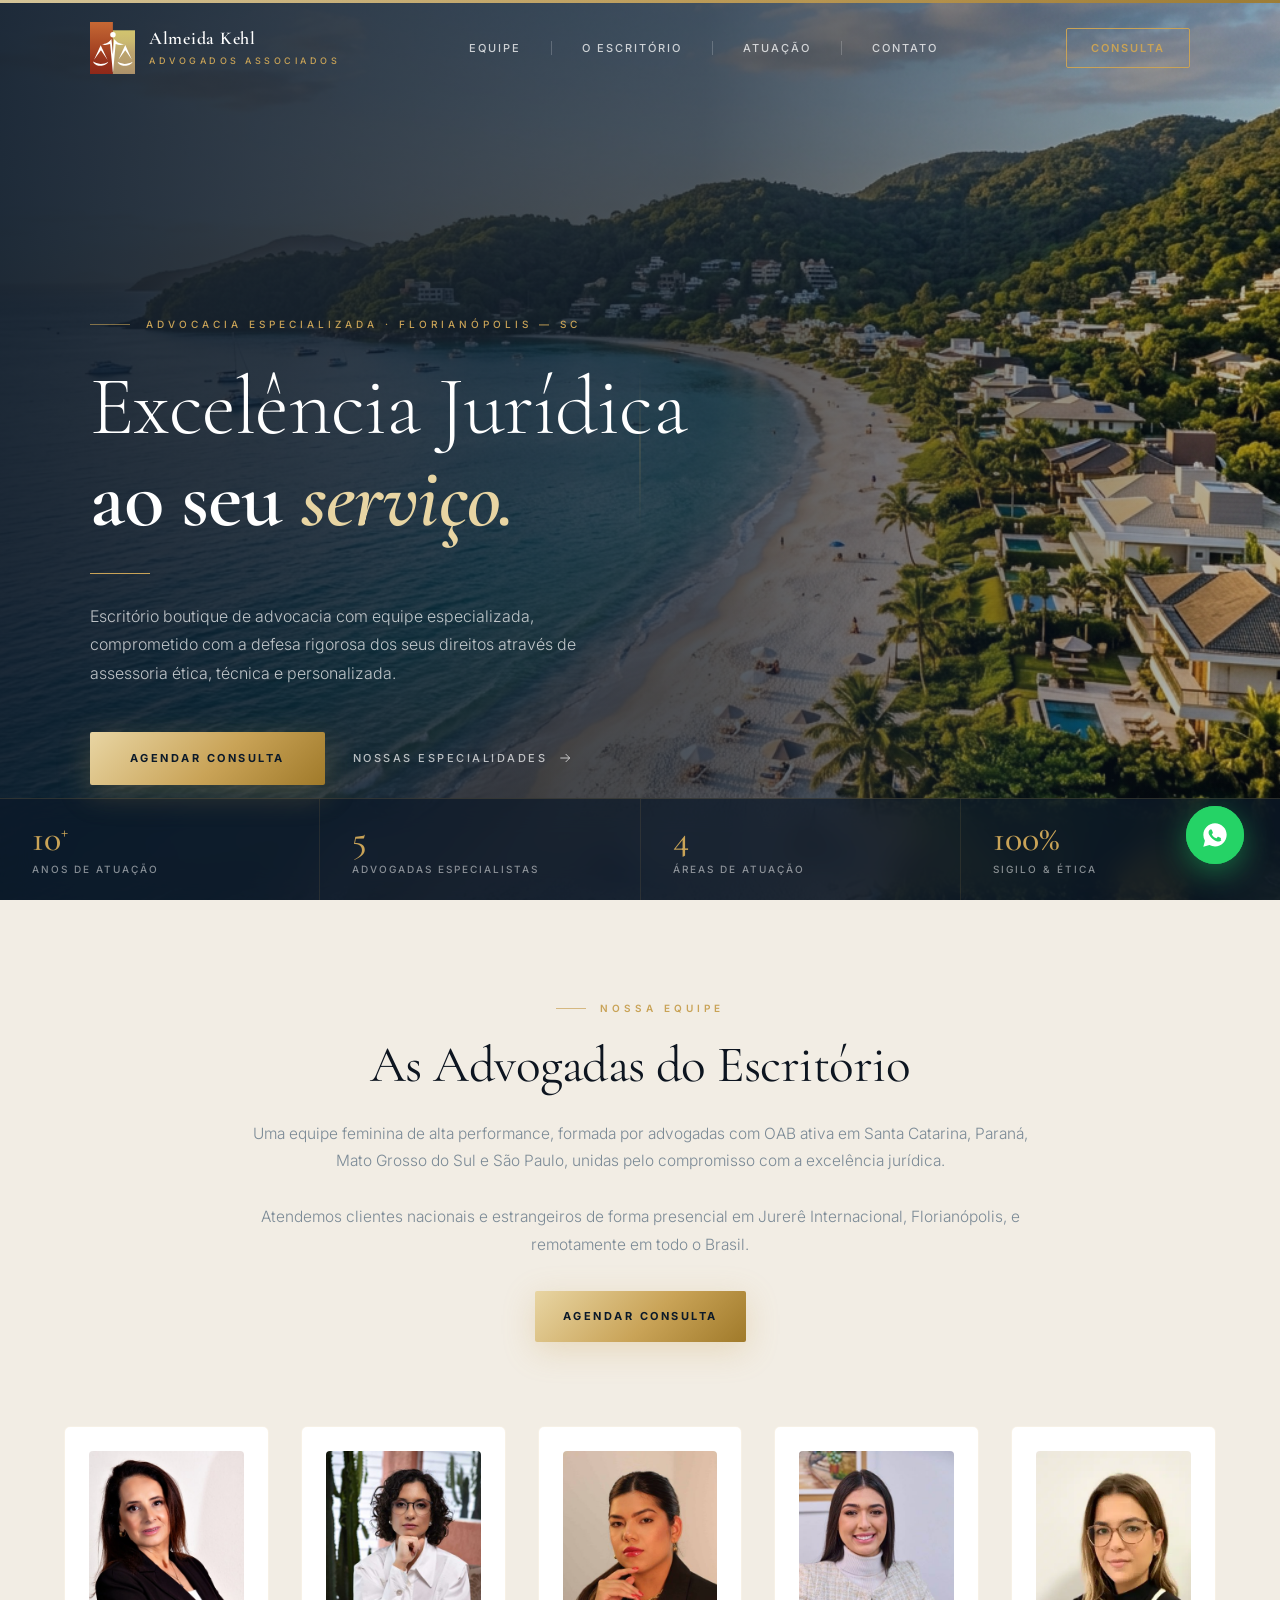
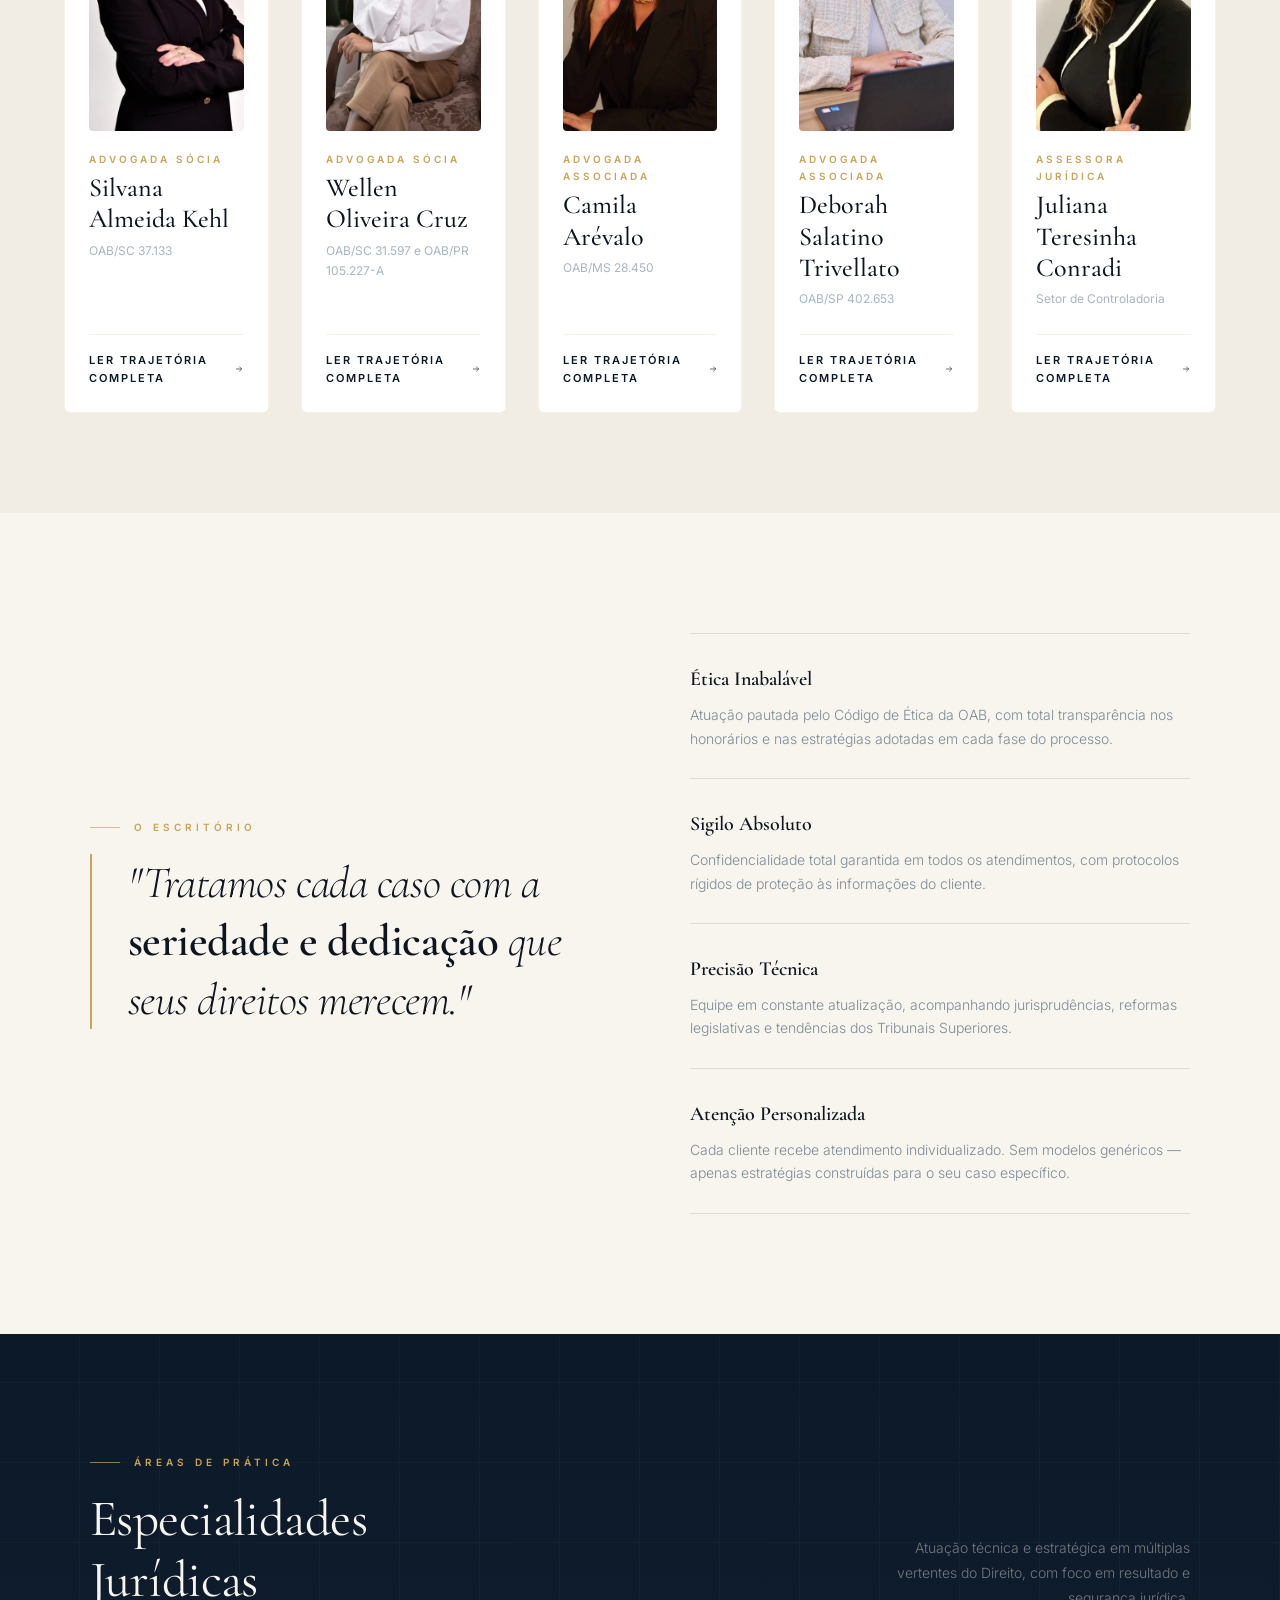
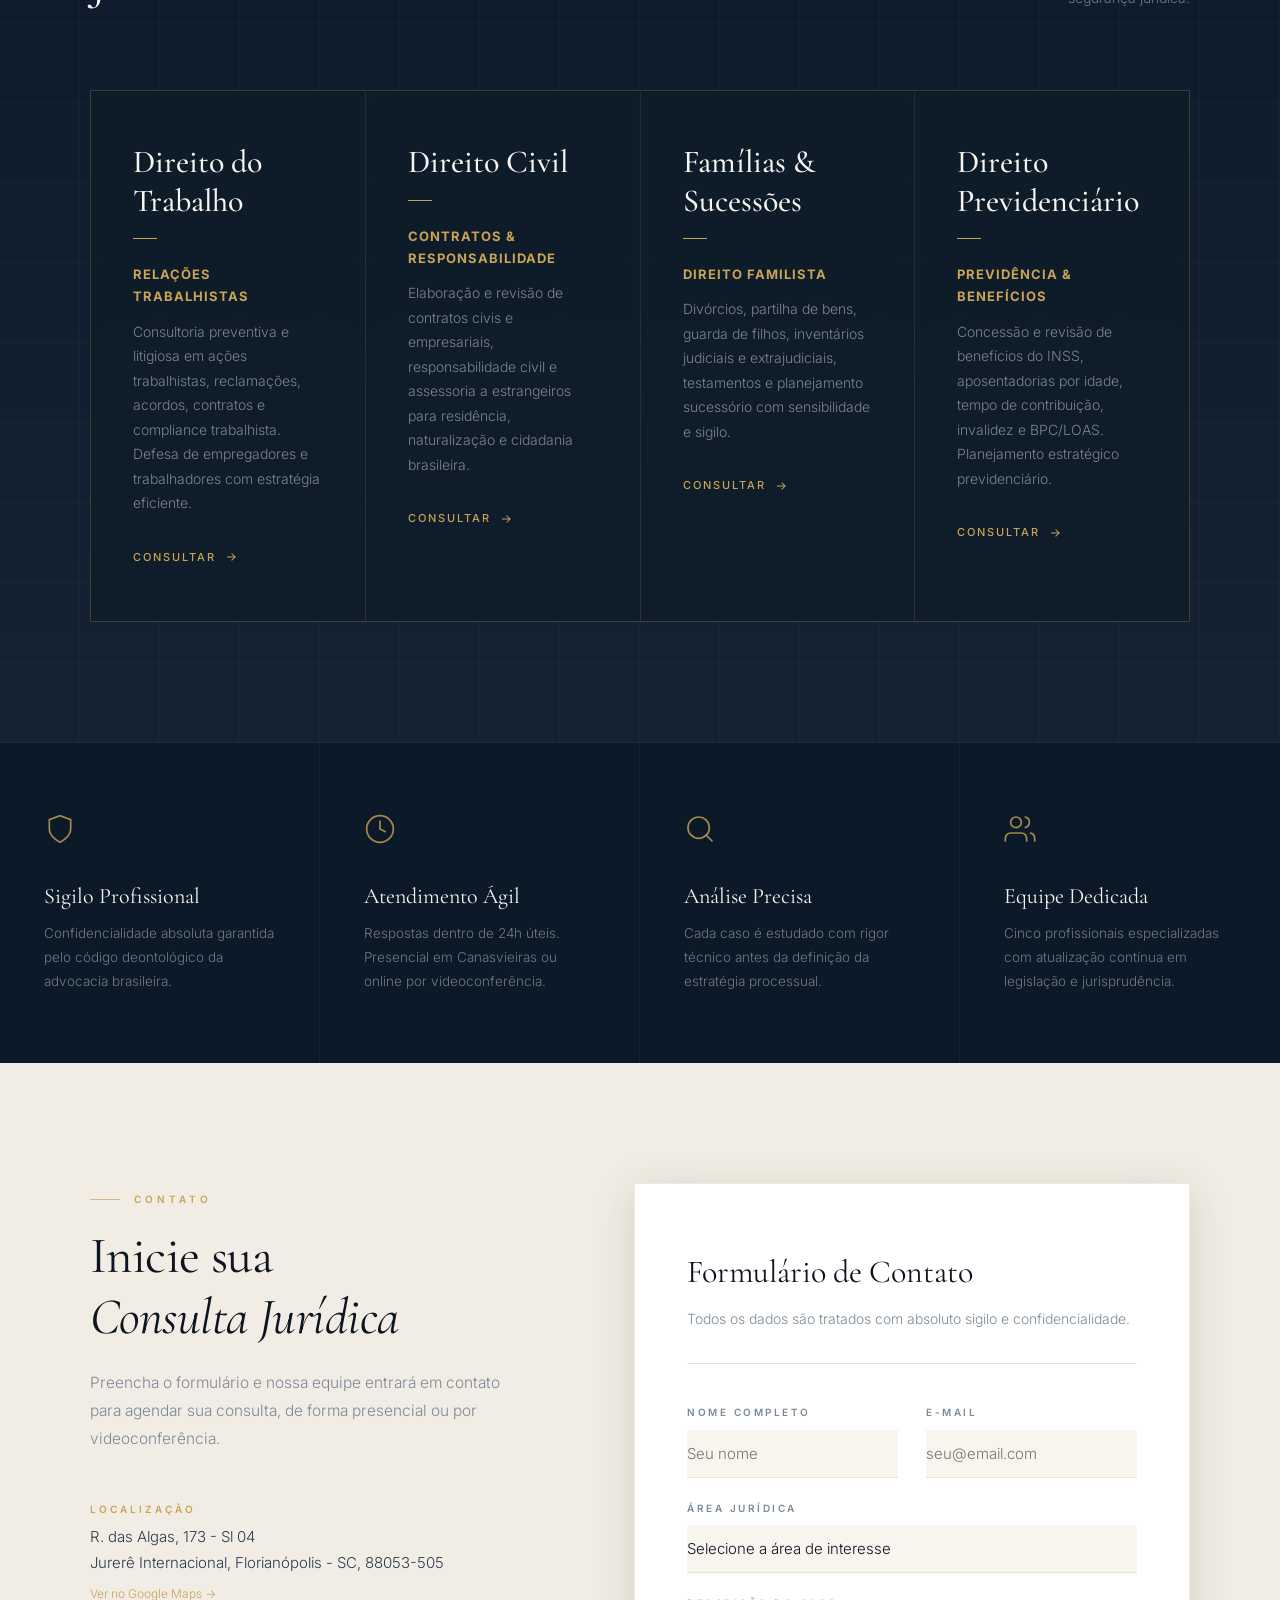
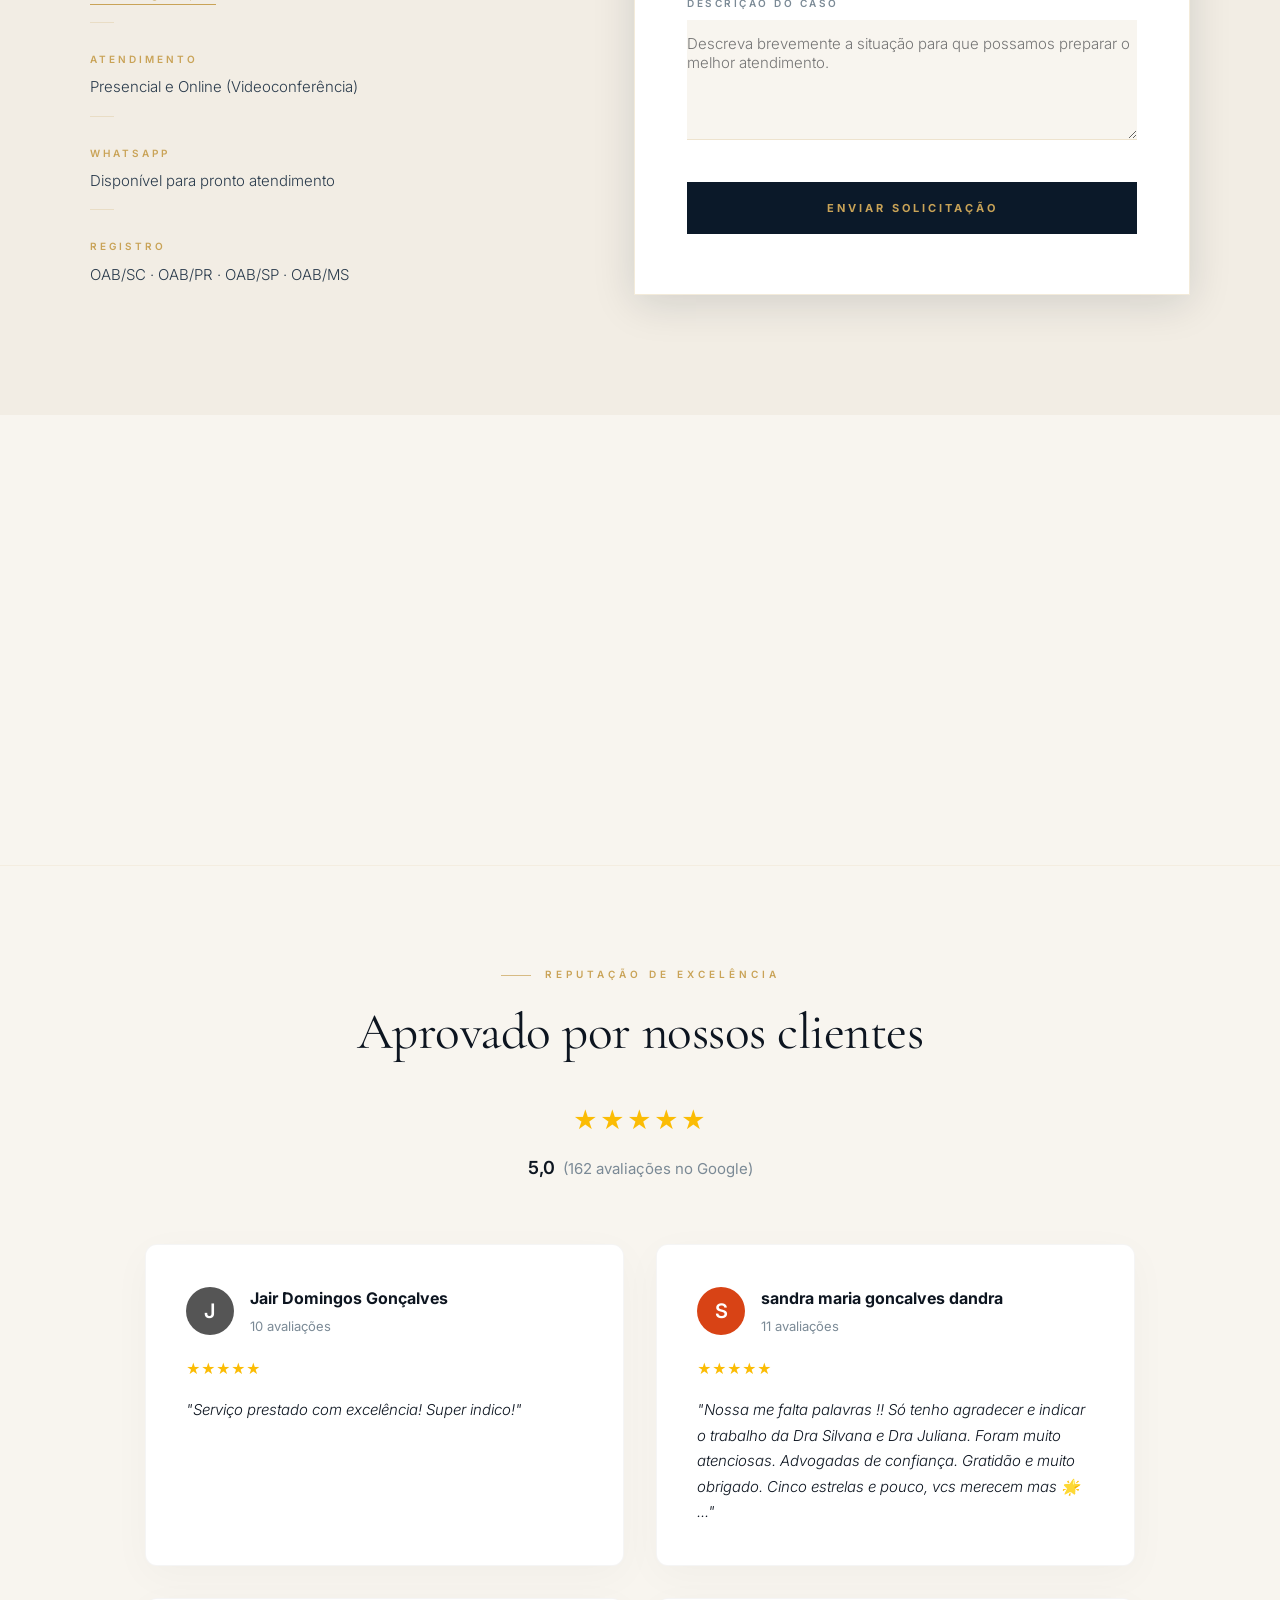
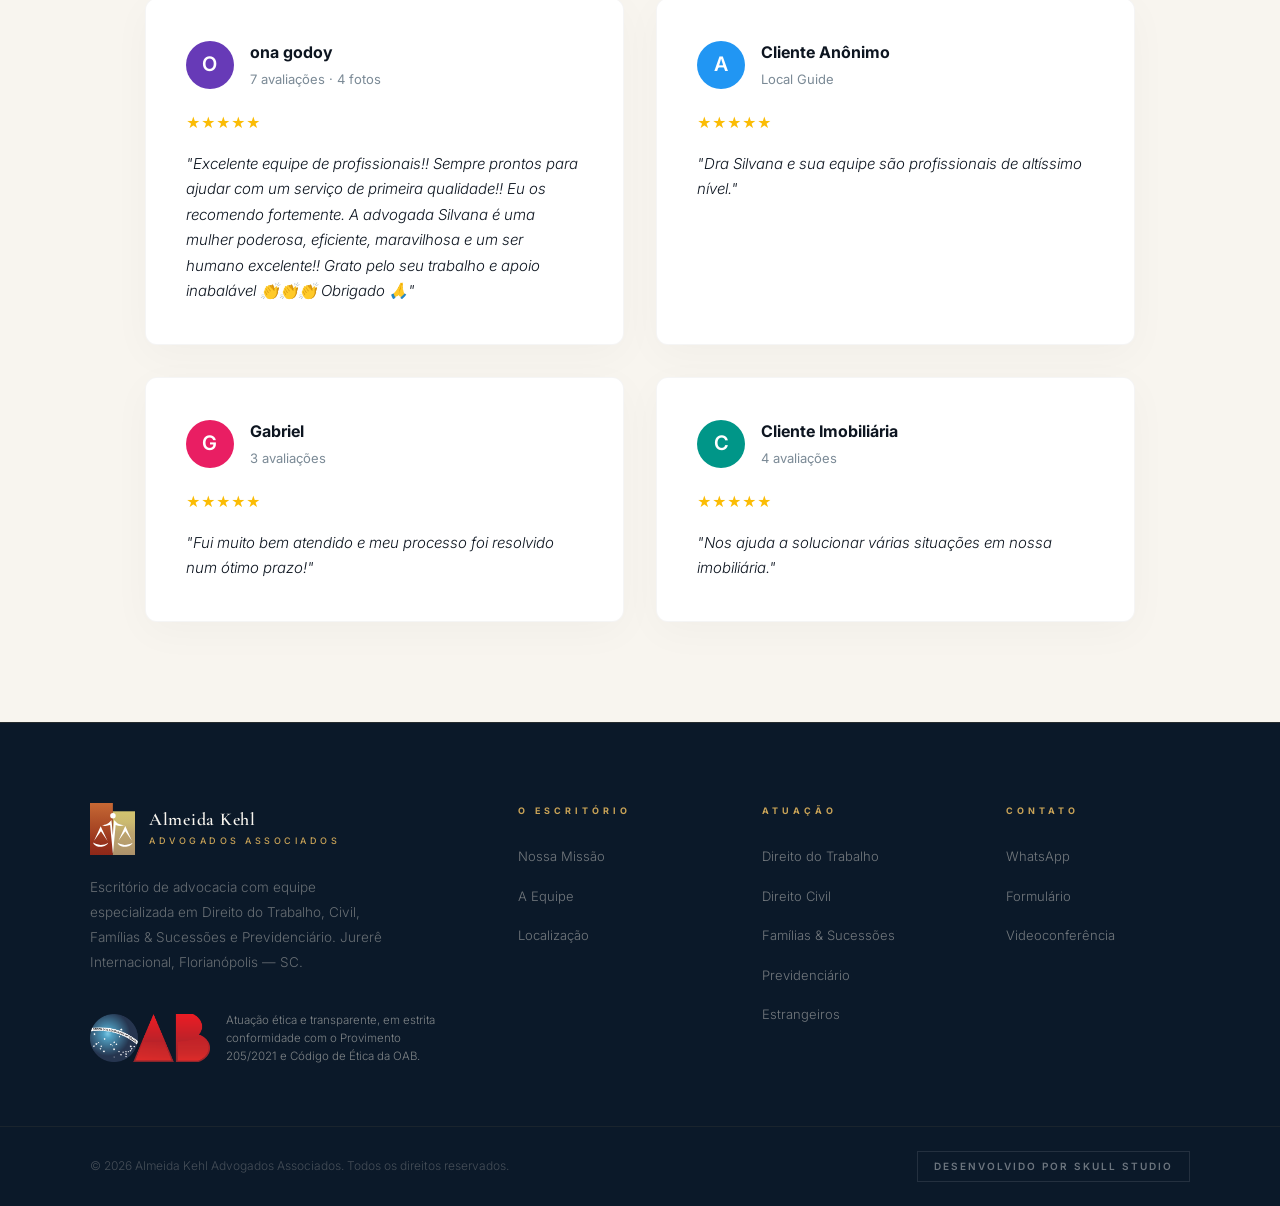
==== commit 5e73b8f7: "chore: remove old html files and rename premium to index.html for vercel deploy" ====
--- a/index.html
+++ b/index.html
@@ -1,859 +1,1399 @@
-<!doctype html>
-<html lang="pt-BR">
-<head>
-	<meta charset="UTF-8">
-	<meta name="viewport" content="width=device-width, initial-scale=1">
-	<link rel="profile" href="https://gmpg.org/xfn/11">
-	<title>Almeida Kehl Advogados Associados &#8211; Canasvieiras &#8211; Florianópolis &#8211; SC &#8211; Brasil</title>
-<meta name='robots' content='max-image-preview:large' />
-<!-- Tag do Google (gtag.js) modo de consentimento dataLayer adicionado pelo Site Kit -->
-<script id="google_gtagjs-js-consent-mode-data-layer">
-window.dataLayer = window.dataLayer || [];function gtag(){dataLayer.push(arguments);}
-gtag('consent', 'default', {"ad_personalization":"denied","ad_storage":"denied","ad_user_data":"denied","analytics_storage":"denied","functionality_storage":"denied","security_storage":"denied","personalization_storage":"denied","region":["AT","BE","BG","CH","CY","CZ","DE","DK","EE","ES","FI","FR","GB","GR","HR","HU","IE","IS","IT","LI","LT","LU","LV","MT","NL","NO","PL","PT","RO","SE","SI","SK"],"wait_for_update":500});
-window._googlesitekitConsentCategoryMap = {"statistics":["analytics_storage"],"marketing":["ad_storage","ad_user_data","ad_personalization"],"functional":["functionality_storage","security_storage"],"preferences":["personalization_storage"]};
-window._googlesitekitConsents = {"ad_personalization":"denied","ad_storage":"denied","ad_user_data":"denied","analytics_storage":"denied","functionality_storage":"denied","security_storage":"denied","personalization_storage":"denied","region":["AT","BE","BG","CH","CY","CZ","DE","DK","EE","ES","FI","FR","GB","GR","HR","HU","IE","IS","IT","LI","LT","LU","LV","MT","NL","NO","PL","PT","RO","SE","SI","SK"],"wait_for_update":500};
-</script>
-<!-- Fim da tag do Google (gtag.js) modo de consentimento dataLayer adicionado pelo Site Kit -->
-<link rel='dns-prefetch' href='//www.googletagmanager.com' />
-<link rel="alternate" type="application/rss+xml" title="Feed para Almeida Kehl Advogados Associados &raquo;" href="https://almeidakehladvocacia.com.br/feed/" />
-<link rel="alternate" type="application/rss+xml" title="Feed de comentários para Almeida Kehl Advogados Associados &raquo;" href="https://almeidakehladvocacia.com.br/comments/feed/" />
-<link rel="alternate" title="oEmbed (JSON)" type="application/json+oembed" href="https://almeidakehladvocacia.com.br/wp-json/oembed/1.0/embed?url=https%3A%2F%2Falmeidakehladvocacia.com.br%2F" />
-<link rel="alternate" title="oEmbed (XML)" type="text/xml+oembed" href="https://almeidakehladvocacia.com.br/wp-json/oembed/1.0/embed?url=https%3A%2F%2Falmeidakehladvocacia.com.br%2F&#038;format=xml" />
-<style id='wp-img-auto-sizes-contain-inline-css'>
-img:is([sizes=auto i],[sizes^="auto," i]){contain-intrinsic-size:3000px 1500px}
-/*# sourceURL=wp-img-auto-sizes-contain-inline-css */
-</style>
-<style id='wp-emoji-styles-inline-css'>
-
-	img.wp-smiley, img.emoji {
-		display: inline !important;
-		border: none !important;
-		box-shadow: none !important;
-		height: 1em !important;
-		width: 1em !important;
-		margin: 0 0.07em !important;
-		vertical-align: -0.1em !important;
-		background: none !important;
-		padding: 0 !important;
-	}
-/*# sourceURL=wp-emoji-styles-inline-css */
-</style>
-<style id='classic-theme-styles-inline-css'>
-/*! This file is auto-generated */
-.wp-block-button__link{color:#fff;background-color:#32373c;border-radius:9999px;box-shadow:none;text-decoration:none;padding:calc(.667em + 2px) calc(1.333em + 2px);font-size:1.125em}.wp-block-file__button{background:#32373c;color:#fff;text-decoration:none}
-/*# sourceURL=/wp-includes/css/classic-themes.min.css */
-</style>
-<style id='global-styles-inline-css'>
-:root{--wp--preset--aspect-ratio--square: 1;--wp--preset--aspect-ratio--4-3: 4/3;--wp--preset--aspect-ratio--3-4: 3/4;--wp--preset--aspect-ratio--3-2: 3/2;--wp--preset--aspect-ratio--2-3: 2/3;--wp--preset--aspect-ratio--16-9: 16/9;--wp--preset--aspect-ratio--9-16: 9/16;--wp--preset--color--black: #000000;--wp--preset--color--cyan-bluish-gray: #abb8c3;--wp--preset--color--white: #ffffff;--wp--preset--color--pale-pink: #f78da7;--wp--preset--color--vivid-red: #cf2e2e;--wp--preset--color--luminous-vivid-orange: #ff6900;--wp--preset--color--luminous-vivid-amber: #fcb900;--wp--preset--color--light-green-cyan: #7bdcb5;--wp--preset--color--vivid-green-cyan: #00d084;--wp--preset--color--pale-cyan-blue: #8ed1fc;--wp--preset--color--vivid-cyan-blue: #0693e3;--wp--preset--color--vivid-purple: #9b51e0;--wp--preset--gradient--vivid-cyan-blue-to-vivid-purple: linear-gradient(135deg,rgb(6,147,227) 0%,rgb(155,81,224) 100%);--wp--preset--gradient--light-green-cyan-to-vivid-green-cyan: linear-gradient(135deg,rgb(122,220,180) 0%,rgb(0,208,130) 100%);--wp--preset--gradient--luminous-vivid-amber-to-luminous-vivid-orange: linear-gradient(135deg,rgb(252,185,0) 0%,rgb(255,105,0) 100%);--wp--preset--gradient--luminous-vivid-orange-to-vivid-red: linear-gradient(135deg,rgb(255,105,0) 0%,rgb(207,46,46) 100%);--wp--preset--gradient--very-light-gray-to-cyan-bluish-gray: linear-gradient(135deg,rgb(238,238,238) 0%,rgb(169,184,195) 100%);--wp--preset--gradient--cool-to-warm-spectrum: linear-gradient(135deg,rgb(74,234,220) 0%,rgb(151,120,209) 20%,rgb(207,42,186) 40%,rgb(238,44,130) 60%,rgb(251,105,98) 80%,rgb(254,248,76) 100%);--wp--preset--gradient--blush-light-purple: linear-gradient(135deg,rgb(255,206,236) 0%,rgb(152,150,240) 100%);--wp--preset--gradient--blush-bordeaux: linear-gradient(135deg,rgb(254,205,165) 0%,rgb(254,45,45) 50%,rgb(107,0,62) 100%);--wp--preset--gradient--luminous-dusk: linear-gradient(135deg,rgb(255,203,112) 0%,rgb(199,81,192) 50%,rgb(65,88,208) 100%);--wp--preset--gradient--pale-ocean: linear-gradient(135deg,rgb(255,245,203) 0%,rgb(182,227,212) 50%,rgb(51,167,181) 100%);--wp--preset--gradient--electric-grass: linear-gradient(135deg,rgb(202,248,128) 0%,rgb(113,206,126) 100%);--wp--preset--gradient--midnight: linear-gradient(135deg,rgb(2,3,129) 0%,rgb(40,116,252) 100%);--wp--preset--font-size--small: 13px;--wp--preset--font-size--medium: 20px;--wp--preset--font-size--large: 36px;--wp--preset--font-size--x-large: 42px;--wp--preset--spacing--20: 0.44rem;--wp--preset--spacing--30: 0.67rem;--wp--preset--spacing--40: 1rem;--wp--preset--spacing--50: 1.5rem;--wp--preset--spacing--60: 2.25rem;--wp--preset--spacing--70: 3.38rem;--wp--preset--spacing--80: 5.06rem;--wp--preset--shadow--natural: 6px 6px 9px rgba(0, 0, 0, 0.2);--wp--preset--shadow--deep: 12px 12px 50px rgba(0, 0, 0, 0.4);--wp--preset--shadow--sharp: 6px 6px 0px rgba(0, 0, 0, 0.2);--wp--preset--shadow--outlined: 6px 6px 0px -3px rgb(255, 255, 255), 6px 6px rgb(0, 0, 0);--wp--preset--shadow--crisp: 6px 6px 0px rgb(0, 0, 0);}:where(.is-layout-flex){gap: 0.5em;}:where(.is-layout-grid){gap: 0.5em;}body .is-layout-flex{display: flex;}.is-layout-flex{flex-wrap: wrap;align-items: center;}.is-layout-flex > :is(*, div){margin: 0;}body .is-layout-grid{display: grid;}.is-layout-grid > :is(*, div){margin: 0;}:where(.wp-block-columns.is-layout-flex){gap: 2em;}:where(.wp-block-columns.is-layout-grid){gap: 2em;}:where(.wp-block-post-template.is-layout-flex){gap: 1.25em;}:where(.wp-block-post-template.is-layout-grid){gap: 1.25em;}.has-black-color{color: var(--wp--preset--color--black) !important;}.has-cyan-bluish-gray-color{color: var(--wp--preset--color--cyan-bluish-gray) !important;}.has-white-color{color: var(--wp--preset--color--white) !important;}.has-pale-pink-color{color: var(--wp--preset--color--pale-pink) !important;}.has-vivid-red-color{color: var(--wp--preset--color--vivid-red) !important;}.has-luminous-vivid-orange-color{color: var(--wp--preset--color--luminous-vivid-orange) !important;}.has-luminous-vivid-amber-color{color: var(--wp--preset--color--luminous-vivid-amber) !important;}.has-light-green-cyan-color{color: var(--wp--preset--color--light-green-cyan) !important;}.has-vivid-green-cyan-color{color: var(--wp--preset--color--vivid-green-cyan) !important;}.has-pale-cyan-blue-color{color: var(--wp--preset--color--pale-cyan-blue) !important;}.has-vivid-cyan-blue-color{color: var(--wp--preset--color--vivid-cyan-blue) !important;}.has-vivid-purple-color{color: var(--wp--preset--color--vivid-purple) !important;}.has-black-background-color{background-color: var(--wp--preset--color--black) !important;}.has-cyan-bluish-gray-background-color{background-color: var(--wp--preset--color--cyan-bluish-gray) !important;}.has-white-background-color{background-color: var(--wp--preset--color--white) !important;}.has-pale-pink-background-color{background-color: var(--wp--preset--color--pale-pink) !important;}.has-vivid-red-background-color{background-color: var(--wp--preset--color--vivid-red) !important;}.has-luminous-vivid-orange-background-color{background-color: var(--wp--preset--color--luminous-vivid-orange) !important;}.has-luminous-vivid-amber-background-color{background-color: var(--wp--preset--color--luminous-vivid-amber) !important;}.has-light-green-cyan-background-color{background-color: var(--wp--preset--color--light-green-cyan) !important;}.has-vivid-green-cyan-background-color{background-color: var(--wp--preset--color--vivid-green-cyan) !important;}.has-pale-cyan-blue-background-color{background-color: var(--wp--preset--color--pale-cyan-blue) !important;}.has-vivid-cyan-blue-background-color{background-color: var(--wp--preset--color--vivid-cyan-blue) !important;}.has-vivid-purple-background-color{background-color: var(--wp--preset--color--vivid-purple) !important;}.has-black-border-color{border-color: var(--wp--preset--color--black) !important;}.has-cyan-bluish-gray-border-color{border-color: var(--wp--preset--color--cyan-bluish-gray) !important;}.has-white-border-color{border-color: var(--wp--preset--color--white) !important;}.has-pale-pink-border-color{border-color: var(--wp--preset--color--pale-pink) !important;}.has-vivid-red-border-color{border-color: var(--wp--preset--color--vivid-red) !important;}.has-luminous-vivid-orange-border-color{border-color: var(--wp--preset--color--luminous-vivid-orange) !important;}.has-luminous-vivid-amber-border-color{border-color: var(--wp--preset--color--luminous-vivid-amber) !important;}.has-light-green-cyan-border-color{border-color: var(--wp--preset--color--light-green-cyan) !important;}.has-vivid-green-cyan-border-color{border-color: var(--wp--preset--color--vivid-green-cyan) !important;}.has-pale-cyan-blue-border-color{border-color: var(--wp--preset--color--pale-cyan-blue) !important;}.has-vivid-cyan-blue-border-color{border-color: var(--wp--preset--color--vivid-cyan-blue) !important;}.has-vivid-purple-border-color{border-color: var(--wp--preset--color--vivid-purple) !important;}.has-vivid-cyan-blue-to-vivid-purple-gradient-background{background: var(--wp--preset--gradient--vivid-cyan-blue-to-vivid-purple) !important;}.has-light-green-cyan-to-vivid-green-cyan-gradient-background{background: var(--wp--preset--gradient--light-green-cyan-to-vivid-green-cyan) !important;}.has-luminous-vivid-amber-to-luminous-vivid-orange-gradient-background{background: var(--wp--preset--gradient--luminous-vivid-amber-to-luminous-vivid-orange) !important;}.has-luminous-vivid-orange-to-vivid-red-gradient-background{background: var(--wp--preset--gradient--luminous-vivid-orange-to-vivid-red) !important;}.has-very-light-gray-to-cyan-bluish-gray-gradient-background{background: var(--wp--preset--gradient--very-light-gray-to-cyan-bluish-gray) !important;}.has-cool-to-warm-spectrum-gradient-background{background: var(--wp--preset--gradient--cool-to-warm-spectrum) !important;}.has-blush-light-purple-gradient-background{background: var(--wp--preset--gradient--blush-light-purple) !important;}.has-blush-bordeaux-gradient-background{background: var(--wp--preset--gradient--blush-bordeaux) !important;}.has-luminous-dusk-gradient-background{background: var(--wp--preset--gradient--luminous-dusk) !important;}.has-pale-ocean-gradient-background{background: var(--wp--preset--gradient--pale-ocean) !important;}.has-electric-grass-gradient-background{background: var(--wp--preset--gradient--electric-grass) !important;}.has-midnight-gradient-background{background: var(--wp--preset--gradient--midnight) !important;}.has-small-font-size{font-size: var(--wp--preset--font-size--small) !important;}.has-medium-font-size{font-size: var(--wp--preset--font-size--medium) !important;}.has-large-font-size{font-size: var(--wp--preset--font-size--large) !important;}.has-x-large-font-size{font-size: var(--wp--preset--font-size--x-large) !important;}
-:where(.wp-block-post-template.is-layout-flex){gap: 1.25em;}:where(.wp-block-post-template.is-layout-grid){gap: 1.25em;}
-:where(.wp-block-term-template.is-layout-flex){gap: 1.25em;}:where(.wp-block-term-template.is-layout-grid){gap: 1.25em;}
-:where(.wp-block-columns.is-layout-flex){gap: 2em;}:where(.wp-block-columns.is-layout-grid){gap: 2em;}
-:root :where(.wp-block-pullquote){font-size: 1.5em;line-height: 1.6;}
-/*# sourceURL=global-styles-inline-css */
-</style>
-<link rel='stylesheet' id='hello-elementor-css' href='wp-content/themes/hello-elementor/style.min.css' media='all' />
-<link rel='stylesheet' id='hello-elementor-theme-style-css' href='wp-content/themes/hello-elementor/theme.min.css' media='all' />
-<link rel='stylesheet' id='hello-elementor-header-footer-css' href='wp-content/themes/hello-elementor/header-footer.min.css' media='all' />
-<link rel='stylesheet' id='elementor-frontend-css' href='wp-content/plugins/elementor/assets/css/frontend.min.css' media='all' />
-<style id='elementor-frontend-inline-css'>
-@-webkit-keyframes ha_fadeIn{0%{opacity:0}to{opacity:1}}@keyframes ha_fadeIn{0%{opacity:0}to{opacity:1}}@-webkit-keyframes ha_zoomIn{0%{opacity:0;-webkit-transform:scale3d(.3,.3,.3);transform:scale3d(.3,.3,.3)}50%{opacity:1}}@keyframes ha_zoomIn{0%{opacity:0;-webkit-transform:scale3d(.3,.3,.3);transform:scale3d(.3,.3,.3)}50%{opacity:1}}@-webkit-keyframes ha_rollIn{0%{opacity:0;-webkit-transform:translate3d(-100%,0,0) rotate3d(0,0,1,-120deg);transform:translate3d(-100%,0,0) rotate3d(0,0,1,-120deg)}to{opacity:1}}@keyframes ha_rollIn{0%{opacity:0;-webkit-transform:translate3d(-100%,0,0) rotate3d(0,0,1,-120deg);transform:translate3d(-100%,0,0) rotate3d(0,0,1,-120deg)}to{opacity:1}}@-webkit-keyframes ha_bounce{0%,20%,53%,to{-webkit-animation-timing-function:cubic-bezier(.215,.61,.355,1);animation-timing-function:cubic-bezier(.215,.61,.355,1)}40%,43%{-webkit-transform:translate3d(0,-30px,0) scaleY(1.1);transform:translate3d(0,-30px,0) scaleY(1.1);-webkit-animation-timing-function:cubic-bezier(.755,.05,.855,.06);animation-timing-function:cubic-bezier(.755,.05,.855,.06)}70%{-webkit-transform:translate3d(0,-15px,0) scaleY(1.05);transform:translate3d(0,-15px,0) scaleY(1.05);-webkit-animation-timing-function:cubic-bezier(.755,.05,.855,.06);animation-timing-function:cubic-bezier(.755,.05,.855,.06)}80%{-webkit-transition-timing-function:cubic-bezier(.215,.61,.355,1);transition-timing-function:cubic-bezier(.215,.61,.355,1);-webkit-transform:translate3d(0,0,0) scaleY(.95);transform:translate3d(0,0,0) scaleY(.95)}90%{-webkit-transform:translate3d(0,-4px,0) scaleY(1.02);transform:translate3d(0,-4px,0) scaleY(1.02)}}@keyframes ha_bounce{0%,20%,53%,to{-webkit-animation-timing-function:cubic-bezier(.215,.61,.355,1);animation-timing-function:cubic-bezier(.215,.61,.355,1)}40%,43%{-webkit-transform:translate3d(0,-30px,0) scaleY(1.1);transform:translate3d(0,-30px,0) scaleY(1.1);-webkit-animation-timing-function:cubic-bezier(.755,.05,.855,.06);animation-timing-function:cubic-bezier(.755,.05,.855,.06)}70%{-webkit-transform:translate3d(0,-15px,0) scaleY(1.05);transform:translate3d(0,-15px,0) scaleY(1.05);-webkit-animation-timing-function:cubic-bezier(.755,.05,.855,.06);animation-timing-function:cubic-bezier(.755,.05,.855,.06)}80%{-webkit-transition-timing-function:cubic-bezier(.215,.61,.355,1);transition-timing-function:cubic-bezier(.215,.61,.355,1);-webkit-transform:translate3d(0,0,0) scaleY(.95);transform:translate3d(0,0,0) scaleY(.95)}90%{-webkit-transform:translate3d(0,-4px,0) scaleY(1.02);transform:translate3d(0,-4px,0) scaleY(1.02)}}@-webkit-keyframes ha_bounceIn{0%,20%,40%,60%,80%,to{-webkit-animation-timing-function:cubic-bezier(.215,.61,.355,1);animation-timing-function:cubic-bezier(.215,.61,.355,1)}0%{opacity:0;-webkit-transform:scale3d(.3,.3,.3);transform:scale3d(.3,.3,.3)}20%{-webkit-transform:scale3d(1.1,1.1,1.1);transform:scale3d(1.1,1.1,1.1)}40%{-webkit-transform:scale3d(.9,.9,.9);transform:scale3d(.9,.9,.9)}60%{opacity:1;-webkit-transform:scale3d(1.03,1.03,1.03);transform:scale3d(1.03,1.03,1.03)}80%{-webkit-transform:scale3d(.97,.97,.97);transform:scale3d(.97,.97,.97)}to{opacity:1}}@keyframes ha_bounceIn{0%,20%,40%,60%,80%,to{-webkit-animation-timing-function:cubic-bezier(.215,.61,.355,1);animation-timing-function:cubic-bezier(.215,.61,.355,1)}0%{opacity:0;-webkit-transform:scale3d(.3,.3,.3);transform:scale3d(.3,.3,.3)}20%{-webkit-transform:scale3d(1.1,1.1,1.1);transform:scale3d(1.1,1.1,1.1)}40%{-webkit-transform:scale3d(.9,.9,.9);transform:scale3d(.9,.9,.9)}60%{opacity:1;-webkit-transform:scale3d(1.03,1.03,1.03);transform:scale3d(1.03,1.03,1.03)}80%{-webkit-transform:scale3d(.97,.97,.97);transform:scale3d(.97,.97,.97)}to{opacity:1}}@-webkit-keyframes ha_flipInX{0%{opacity:0;-webkit-transform:perspective(400px) rotate3d(1,0,0,90deg);transform:perspective(400px) rotate3d(1,0,0,90deg);-webkit-animation-timing-function:ease-in;animation-timing-function:ease-in}40%{-webkit-transform:perspective(400px) rotate3d(1,0,0,-20deg);transform:perspective(400px) rotate3d(1,0,0,-20deg);-webkit-animation-timing-function:ease-in;animation-timing-function:ease-in}60%{opacity:1;-webkit-transform:perspective(400px) rotate3d(1,0,0,10deg);transform:perspective(400px) rotate3d(1,0,0,10deg)}80%{-webkit-transform:perspective(400px) rotate3d(1,0,0,-5deg);transform:perspective(400px) rotate3d(1,0,0,-5deg)}}@keyframes ha_flipInX{0%{opacity:0;-webkit-transform:perspective(400px) rotate3d(1,0,0,90deg);transform:perspective(400px) rotate3d(1,0,0,90deg);-webkit-animation-timing-function:ease-in;animation-timing-function:ease-in}40%{-webkit-transform:perspective(400px) rotate3d(1,0,0,-20deg);transform:perspective(400px) rotate3d(1,0,0,-20deg);-webkit-animation-timing-function:ease-in;animation-timing-function:ease-in}60%{opacity:1;-webkit-transform:perspective(400px) rotate3d(1,0,0,10deg);transform:perspective(400px) rotate3d(1,0,0,10deg)}80%{-webkit-transform:perspective(400px) rotate3d(1,0,0,-5deg);transform:perspective(400px) rotate3d(1,0,0,-5deg)}}@-webkit-keyframes ha_flipInY{0%{opacity:0;-webkit-transform:perspective(400px) rotate3d(0,1,0,90deg);transform:perspective(400px) rotate3d(0,1,0,90deg);-webkit-animation-timing-function:ease-in;animation-timing-function:ease-in}40%{-webkit-transform:perspective(400px) rotate3d(0,1,0,-20deg);transform:perspective(400px) rotate3d(0,1,0,-20deg);-webkit-animation-timing-function:ease-in;animation-timing-function:ease-in}60%{opacity:1;-webkit-transform:perspective(400px) rotate3d(0,1,0,10deg);transform:perspective(400px) rotate3d(0,1,0,10deg)}80%{-webkit-transform:perspective(400px) rotate3d(0,1,0,-5deg);transform:perspective(400px) rotate3d(0,1,0,-5deg)}}@keyframes ha_flipInY{0%{opacity:0;-webkit-transform:perspective(400px) rotate3d(0,1,0,90deg);transform:perspective(400px) rotate3d(0,1,0,90deg);-webkit-animation-timing-function:ease-in;animation-timing-function:ease-in}40%{-webkit-transform:perspective(400px) rotate3d(0,1,0,-20deg);transform:perspective(400px) rotate3d(0,1,0,-20deg);-webkit-animation-timing-function:ease-in;animation-timing-function:ease-in}60%{opacity:1;-webkit-transform:perspective(400px) rotate3d(0,1,0,10deg);transform:perspective(400px) rotate3d(0,1,0,10deg)}80%{-webkit-transform:perspective(400px) rotate3d(0,1,0,-5deg);transform:perspective(400px) rotate3d(0,1,0,-5deg)}}@-webkit-keyframes ha_swing{20%{-webkit-transform:rotate3d(0,0,1,15deg);transform:rotate3d(0,0,1,15deg)}40%{-webkit-transform:rotate3d(0,0,1,-10deg);transform:rotate3d(0,0,1,-10deg)}60%{-webkit-transform:rotate3d(0,0,1,5deg);transform:rotate3d(0,0,1,5deg)}80%{-webkit-transform:rotate3d(0,0,1,-5deg);transform:rotate3d(0,0,1,-5deg)}}@keyframes ha_swing{20%{-webkit-transform:rotate3d(0,0,1,15deg);transform:rotate3d(0,0,1,15deg)}40%{-webkit-transform:rotate3d(0,0,1,-10deg);transform:rotate3d(0,0,1,-10deg)}60%{-webkit-transform:rotate3d(0,0,1,5deg);transform:rotate3d(0,0,1,5deg)}80%{-webkit-transform:rotate3d(0,0,1,-5deg);transform:rotate3d(0,0,1,-5deg)}}@-webkit-keyframes ha_slideInDown{0%{visibility:visible;-webkit-transform:translate3d(0,-100%,0);transform:translate3d(0,-100%,0)}}@keyframes ha_slideInDown{0%{visibility:visible;-webkit-transform:translate3d(0,-100%,0);transform:translate3d(0,-100%,0)}}@-webkit-keyframes ha_slideInUp{0%{visibility:visible;-webkit-transform:translate3d(0,100%,0);transform:translate3d(0,100%,0)}}@keyframes ha_slideInUp{0%{visibility:visible;-webkit-transform:translate3d(0,100%,0);transform:translate3d(0,100%,0)}}@-webkit-keyframes ha_slideInLeft{0%{visibility:visible;-webkit-transform:translate3d(-100%,0,0);transform:translate3d(-100%,0,0)}}@keyframes ha_slideInLeft{0%{visibility:visible;-webkit-transform:translate3d(-100%,0,0);transform:translate3d(-100%,0,0)}}@-webkit-keyframes ha_slideInRight{0%{visibility:visible;-webkit-transform:translate3d(100%,0,0);transform:translate3d(100%,0,0)}}@keyframes ha_slideInRight{0%{visibility:visible;-webkit-transform:translate3d(100%,0,0);transform:translate3d(100%,0,0)}}.ha_fadeIn{-webkit-animation-name:ha_fadeIn;animation-name:ha_fadeIn}.ha_zoomIn{-webkit-animation-name:ha_zoomIn;animation-name:ha_zoomIn}.ha_rollIn{-webkit-animation-name:ha_rollIn;animation-name:ha_rollIn}.ha_bounce{-webkit-transform-origin:center bottom;-ms-transform-origin:center bottom;transform-origin:center bottom;-webkit-animation-name:ha_bounce;animation-name:ha_bounce}.ha_bounceIn{-webkit-animation-name:ha_bounceIn;animation-name:ha_bounceIn;-webkit-animation-duration:.75s;-webkit-animation-duration:calc(var(--animate-duration)*.75);animation-duration:.75s;animation-duration:calc(var(--animate-duration)*.75)}.ha_flipInX,.ha_flipInY{-webkit-animation-name:ha_flipInX;animation-name:ha_flipInX;-webkit-backface-visibility:visible!important;backface-visibility:visible!important}.ha_flipInY{-webkit-animation-name:ha_flipInY;animation-name:ha_flipInY}.ha_swing{-webkit-transform-origin:top center;-ms-transform-origin:top center;transform-origin:top center;-webkit-animation-name:ha_swing;animation-name:ha_swing}.ha_slideInDown{-webkit-animation-name:ha_slideInDown;animation-name:ha_slideInDown}.ha_slideInUp{-webkit-animation-name:ha_slideInUp;animation-name:ha_slideInUp}.ha_slideInLeft{-webkit-animation-name:ha_slideInLeft;animation-name:ha_slideInLeft}.ha_slideInRight{-webkit-animation-name:ha_slideInRight;animation-name:ha_slideInRight}.ha-css-transform-yes{-webkit-transition-duration:var(--ha-tfx-transition-duration, .2s);transition-duration:var(--ha-tfx-transition-duration, .2s);-webkit-transition-property:-webkit-transform;transition-property:transform;transition-property:transform,-webkit-transform;-webkit-transform:translate(var(--ha-tfx-translate-x, 0),var(--ha-tfx-translate-y, 0)) scale(var(--ha-tfx-scale-x, 1),var(--ha-tfx-scale-y, 1)) skew(var(--ha-tfx-skew-x, 0),var(--ha-tfx-skew-y, 0)) rotateX(var(--ha-tfx-rotate-x, 0)) rotateY(var(--ha-tfx-rotate-y, 0)) rotateZ(var(--ha-tfx-rotate-z, 0));transform:translate(var(--ha-tfx-translate-x, 0),var(--ha-tfx-translate-y, 0)) scale(var(--ha-tfx-scale-x, 1),var(--ha-tfx-scale-y, 1)) skew(var(--ha-tfx-skew-x, 0),var(--ha-tfx-skew-y, 0)) rotateX(var(--ha-tfx-rotate-x, 0)) rotateY(var(--ha-tfx-rotate-y, 0)) rotateZ(var(--ha-tfx-rotate-z, 0))}.ha-css-transform-yes:hover{-webkit-transform:translate(var(--ha-tfx-translate-x-hover, var(--ha-tfx-translate-x, 0)),var(--ha-tfx-translate-y-hover, var(--ha-tfx-translate-y, 0))) scale(var(--ha-tfx-scale-x-hover, var(--ha-tfx-scale-x, 1)),var(--ha-tfx-scale-y-hover, var(--ha-tfx-scale-y, 1))) skew(var(--ha-tfx-skew-x-hover, var(--ha-tfx-skew-x, 0)),var(--ha-tfx-skew-y-hover, var(--ha-tfx-skew-y, 0))) rotateX(var(--ha-tfx-rotate-x-hover, var(--ha-tfx-rotate-x, 0))) rotateY(var(--ha-tfx-rotate-y-hover, var(--ha-tfx-rotate-y, 0))) rotateZ(var(--ha-tfx-rotate-z-hover, var(--ha-tfx-rotate-z, 0)));transform:translate(var(--ha-tfx-translate-x-hover, var(--ha-tfx-translate-x, 0)),var(--ha-tfx-translate-y-hover, var(--ha-tfx-translate-y, 0))) scale(var(--ha-tfx-scale-x-hover, var(--ha-tfx-scale-x, 1)),var(--ha-tfx-scale-y-hover, var(--ha-tfx-scale-y, 1))) skew(var(--ha-tfx-skew-x-hover, var(--ha-tfx-skew-x, 0)),var(--ha-tfx-skew-y-hover, var(--ha-tfx-skew-y, 0))) rotateX(var(--ha-tfx-rotate-x-hover, var(--ha-tfx-rotate-x, 0))) rotateY(var(--ha-tfx-rotate-y-hover, var(--ha-tfx-rotate-y, 0))) rotateZ(var(--ha-tfx-rotate-z-hover, var(--ha-tfx-rotate-z, 0)))}.happy-addon>.elementor-widget-container{word-wrap:break-word;overflow-wrap:break-word}.happy-addon>.elementor-widget-container,.happy-addon>.elementor-widget-container *{-webkit-box-sizing:border-box;box-sizing:border-box}.happy-addon:not(:has(.elementor-widget-container)),.happy-addon:not(:has(.elementor-widget-container)) *{-webkit-box-sizing:border-box;box-sizing:border-box;word-wrap:break-word;overflow-wrap:break-word}.happy-addon p:empty{display:none}.happy-addon .elementor-inline-editing{min-height:auto!important}.happy-addon-pro img{max-width:100%;height:auto;-o-object-fit:cover;object-fit:cover}.ha-screen-reader-text{position:absolute;overflow:hidden;clip:rect(1px,1px,1px,1px);margin:-1px;padding:0;width:1px;height:1px;border:0;word-wrap:normal!important;-webkit-clip-path:inset(50%);clip-path:inset(50%)}.ha-has-bg-overlay>.elementor-widget-container{position:relative;z-index:1}.ha-has-bg-overlay>.elementor-widget-container:before{position:absolute;top:0;left:0;z-index:-1;width:100%;height:100%;content:""}.ha-has-bg-overlay:not(:has(.elementor-widget-container)){position:relative;z-index:1}.ha-has-bg-overlay:not(:has(.elementor-widget-container)):before{position:absolute;top:0;left:0;z-index:-1;width:100%;height:100%;content:""}.ha-popup--is-enabled .ha-js-popup,.ha-popup--is-enabled .ha-js-popup img{cursor:-webkit-zoom-in!important;cursor:zoom-in!important}.mfp-wrap .mfp-arrow,.mfp-wrap .mfp-close{background-color:transparent}.mfp-wrap .mfp-arrow:focus,.mfp-wrap .mfp-close:focus{outline-width:thin}.ha-advanced-tooltip-enable{position:relative;cursor:pointer;--ha-tooltip-arrow-color:black;--ha-tooltip-arrow-distance:0}.ha-advanced-tooltip-enable .ha-advanced-tooltip-content{position:absolute;z-index:999;display:none;padding:5px 0;width:120px;height:auto;border-radius:6px;background-color:#000;color:#fff;text-align:center;opacity:0}.ha-advanced-tooltip-enable .ha-advanced-tooltip-content::after{position:absolute;border-width:5px;border-style:solid;content:""}.ha-advanced-tooltip-enable .ha-advanced-tooltip-content.no-arrow::after{visibility:hidden}.ha-advanced-tooltip-enable .ha-advanced-tooltip-content.show{display:inline-block;opacity:1}.ha-advanced-tooltip-enable.ha-advanced-tooltip-top .ha-advanced-tooltip-content,body[data-elementor-device-mode=tablet] .ha-advanced-tooltip-enable.ha-advanced-tooltip-tablet-top .ha-advanced-tooltip-content{top:unset;right:0;bottom:calc(101% + var(--ha-tooltip-arrow-distance));left:0;margin:0 auto}.ha-advanced-tooltip-enable.ha-advanced-tooltip-top .ha-advanced-tooltip-content::after,body[data-elementor-device-mode=tablet] .ha-advanced-tooltip-enable.ha-advanced-tooltip-tablet-top .ha-advanced-tooltip-content::after{top:100%;right:unset;bottom:unset;left:50%;border-color:var(--ha-tooltip-arrow-color) transparent transparent transparent;-webkit-transform:translateX(-50%);-ms-transform:translateX(-50%);transform:translateX(-50%)}.ha-advanced-tooltip-enable.ha-advanced-tooltip-bottom .ha-advanced-tooltip-content,body[data-elementor-device-mode=tablet] .ha-advanced-tooltip-enable.ha-advanced-tooltip-tablet-bottom .ha-advanced-tooltip-content{top:calc(101% + var(--ha-tooltip-arrow-distance));right:0;bottom:unset;left:0;margin:0 auto}.ha-advanced-tooltip-enable.ha-advanced-tooltip-bottom .ha-advanced-tooltip-content::after,body[data-elementor-device-mode=tablet] .ha-advanced-tooltip-enable.ha-advanced-tooltip-tablet-bottom .ha-advanced-tooltip-content::after{top:unset;right:unset;bottom:100%;left:50%;border-color:transparent transparent var(--ha-tooltip-arrow-color) transparent;-webkit-transform:translateX(-50%);-ms-transform:translateX(-50%);transform:translateX(-50%)}.ha-advanced-tooltip-enable.ha-advanced-tooltip-left .ha-advanced-tooltip-content,body[data-elementor-device-mode=tablet] .ha-advanced-tooltip-enable.ha-advanced-tooltip-tablet-left .ha-advanced-tooltip-content{top:50%;right:calc(101% + var(--ha-tooltip-arrow-distance));bottom:unset;left:unset;-webkit-transform:translateY(-50%);-ms-transform:translateY(-50%);transform:translateY(-50%)}.ha-advanced-tooltip-enable.ha-advanced-tooltip-left .ha-advanced-tooltip-content::after,body[data-elementor-device-mode=tablet] .ha-advanced-tooltip-enable.ha-advanced-tooltip-tablet-left .ha-advanced-tooltip-content::after{top:50%;right:unset;bottom:unset;left:100%;border-color:transparent transparent transparent var(--ha-tooltip-arrow-color);-webkit-transform:translateY(-50%);-ms-transform:translateY(-50%);transform:translateY(-50%)}.ha-advanced-tooltip-enable.ha-advanced-tooltip-right .ha-advanced-tooltip-content,body[data-elementor-device-mode=tablet] .ha-advanced-tooltip-enable.ha-advanced-tooltip-tablet-right .ha-advanced-tooltip-content{top:50%;right:unset;bottom:unset;left:calc(101% + var(--ha-tooltip-arrow-distance));-webkit-transform:translateY(-50%);-ms-transform:translateY(-50%);transform:translateY(-50%)}.ha-advanced-tooltip-enable.ha-advanced-tooltip-right .ha-advanced-tooltip-content::after,body[data-elementor-device-mode=tablet] .ha-advanced-tooltip-enable.ha-advanced-tooltip-tablet-right .ha-advanced-tooltip-content::after{top:50%;right:100%;bottom:unset;left:unset;border-color:transparent var(--ha-tooltip-arrow-color) transparent transparent;-webkit-transform:translateY(-50%);-ms-transform:translateY(-50%);transform:translateY(-50%)}body[data-elementor-device-mode=mobile] .ha-advanced-tooltip-enable.ha-advanced-tooltip-mobile-top .ha-advanced-tooltip-content{top:unset;right:0;bottom:calc(101% + var(--ha-tooltip-arrow-distance));left:0;margin:0 auto}body[data-elementor-device-mode=mobile] .ha-advanced-tooltip-enable.ha-advanced-tooltip-mobile-top .ha-advanced-tooltip-content::after{top:100%;right:unset;bottom:unset;left:50%;border-color:var(--ha-tooltip-arrow-color) transparent transparent transparent;-webkit-transform:translateX(-50%);-ms-transform:translateX(-50%);transform:translateX(-50%)}body[data-elementor-device-mode=mobile] .ha-advanced-tooltip-enable.ha-advanced-tooltip-mobile-bottom .ha-advanced-tooltip-content{top:calc(101% + var(--ha-tooltip-arrow-distance));right:0;bottom:unset;left:0;margin:0 auto}body[data-elementor-device-mode=mobile] .ha-advanced-tooltip-enable.ha-advanced-tooltip-mobile-bottom .ha-advanced-tooltip-content::after{top:unset;right:unset;bottom:100%;left:50%;border-color:transparent transparent var(--ha-tooltip-arrow-color) transparent;-webkit-transform:translateX(-50%);-ms-transform:translateX(-50%);transform:translateX(-50%)}body[data-elementor-device-mode=mobile] .ha-advanced-tooltip-enable.ha-advanced-tooltip-mobile-left .ha-advanced-tooltip-content{top:50%;right:calc(101% + var(--ha-tooltip-arrow-distance));bottom:unset;left:unset;-webkit-transform:translateY(-50%);-ms-transform:translateY(-50%);transform:translateY(-50%)}body[data-elementor-device-mode=mobile] .ha-advanced-tooltip-enable.ha-advanced-tooltip-mobile-left .ha-advanced-tooltip-content::after{top:50%;right:unset;bottom:unset;left:100%;border-color:transparent transparent transparent var(--ha-tooltip-arrow-color);-webkit-transform:translateY(-50%);-ms-transform:translateY(-50%);transform:translateY(-50%)}body[data-elementor-device-mode=mobile] .ha-advanced-tooltip-enable.ha-advanced-tooltip-mobile-right .ha-advanced-tooltip-content{top:50%;right:unset;bottom:unset;left:calc(101% + var(--ha-tooltip-arrow-distance));-webkit-transform:translateY(-50%);-ms-transform:translateY(-50%);transform:translateY(-50%)}body[data-elementor-device-mode=mobile] .ha-advanced-tooltip-enable.ha-advanced-tooltip-mobile-right .ha-advanced-tooltip-content::after{top:50%;right:100%;bottom:unset;left:unset;border-color:transparent var(--ha-tooltip-arrow-color) transparent transparent;-webkit-transform:translateY(-50%);-ms-transform:translateY(-50%);transform:translateY(-50%)}body.elementor-editor-active .happy-addon.ha-gravityforms .gform_wrapper{display:block!important}.ha-scroll-to-top-wrap.ha-scroll-to-top-hide{display:none}.ha-scroll-to-top-wrap.edit-mode,.ha-scroll-to-top-wrap.single-page-off{display:none!important}.ha-scroll-to-top-button{position:fixed;right:15px;bottom:15px;z-index:9999;display:-webkit-box;display:-webkit-flex;display:-ms-flexbox;display:flex;-webkit-box-align:center;-webkit-align-items:center;align-items:center;-ms-flex-align:center;-webkit-box-pack:center;-ms-flex-pack:center;-webkit-justify-content:center;justify-content:center;width:50px;height:50px;border-radius:50px;background-color:#5636d1;color:#fff;text-align:center;opacity:1;cursor:pointer;-webkit-transition:all .3s;transition:all .3s}.ha-scroll-to-top-button i{color:#fff;font-size:16px}.ha-scroll-to-top-button:hover{background-color:#e2498a}
-/*# sourceURL=elementor-frontend-inline-css */
-</style>
-<link rel='stylesheet' id='elementor-post-7-css' href='wp-content/uploads/elementor/css/post-7.css' media='all' />
-<link rel='stylesheet' id='widget-lottie-css' href='wp-content/plugins/elementor-pro/assets/css/widget-lottie.min.css' media='all' />
-<link rel='stylesheet' id='e-animation-fadeIn-css' href='wp-content/plugins/elementor/assets/lib/animations/styles/fadeIn.min.css' media='all' />
-<link rel='stylesheet' id='e-animation-zoomInDown-css' href='wp-content/plugins/elementor/assets/lib/animations/styles/zoomInDown.min.css' media='all' />
-<link rel='stylesheet' id='e-popup-css' href='wp-content/plugins/elementor-pro/assets/css/conditionals/popup.min.css' media='all' />
-<link rel='stylesheet' id='font-awesome-5-all-css' href='wp-content/plugins/elementor/assets/lib/font-awesome/css/all.min.css' media='all' />
-<link rel='stylesheet' id='font-awesome-4-shim-css' href='wp-content/plugins/elementor/assets/lib/font-awesome/css/v4-shims.min.css' media='all' />
-<link rel='stylesheet' id='widget-image-css' href='wp-content/plugins/elementor/assets/css/widget-image.min.css' media='all' />
-<link rel='stylesheet' id='widget-heading-css' href='wp-content/plugins/elementor/assets/css/widget-heading.min.css' media='all' />
-<link rel='stylesheet' id='widget-icon-list-css' href='wp-content/plugins/elementor/assets/css/widget-icon-list.min.css' media='all' />
-<link rel='stylesheet' id='widget-google_maps-css' href='wp-content/plugins/elementor/assets/css/widget-google_maps.min.css' media='all' />
-<link rel='stylesheet' id='elementor-post-649-css' href='wp-content/uploads/elementor/css/post-649.css' media='all' />
-<link rel='stylesheet' id='elementor-post-374-css' href='wp-content/uploads/elementor/css/post-374.css' media='all' />
-<link rel='stylesheet' id='happy-icons-css' href='wp-content/plugins/happy-elementor-addons/assets/fonts/style.min.css' media='all' />
-<link rel='stylesheet' id='font-awesome-css' href='wp-content/plugins/elementor/assets/lib/font-awesome/css/font-awesome.min.css' media='all' />
-<link rel='stylesheet' id='elementor-gf-local-roboto-css' href='wp-content/uploads/elementor/google-fonts/css/roboto.css' media='all' />
-<link rel='stylesheet' id='elementor-gf-local-robotoslab-css' href='wp-content/uploads/elementor/google-fonts/css/robotoslab.css' media='all' />
-<link rel='stylesheet' id='elementor-gf-local-poppins-css' href='wp-content/uploads/elementor/google-fonts/css/poppins.css' media='all' />
-<script src="wp-includes/js/jquery/jquery.min.js" id="jquery-core-js"></script>
-<script src="wp-includes/js/jquery/jquery-migrate.min.js" id="jquery-migrate-js"></script>
-<script src="wp-content/plugins/elementor/assets/lib/font-awesome/js/v4-shims.min.js" id="font-awesome-4-shim-js"></script>
-
-<!-- Snippet da tag do Google (gtag.js) adicionado pelo Site Kit -->
-<!-- Snippet do Google Analytics adicionado pelo Site Kit -->
-<script src="https://www.googletagmanager.com/gtag/js?id=GT-KD78LQWN" id="google_gtagjs-js" async></script>
-<script id="google_gtagjs-js-after">
-window.dataLayer = window.dataLayer || [];function gtag(){dataLayer.push(arguments);}
-gtag("set","linker",{"domains":["almeidakehladvocacia.com.br"]});
-gtag("js", new Date());
-gtag("set", "developer_id.dZTNiMT", true);
-gtag("config", "GT-KD78LQWN");
-//# sourceURL=google_gtagjs-js-after
-</script>
-<script src="wp-content/plugins/happy-elementor-addons/assets/vendor/dom-purify/purify.min.js" id="dom-purify-js"></script>
-<link rel="https://api.w.org/" href="https://almeidakehladvocacia.com.br/wp-json/" /><link rel="alternate" title="JSON" type="application/json" href="https://almeidakehladvocacia.com.br/wp-json/wp/v2/pages/649" /><link rel="EditURI" type="application/rsd+xml" title="RSD" href="https://almeidakehladvocacia.com.br/xmlrpc.php?rsd" />
-<meta name="generator" content="WordPress 6.9.4" />
-<link rel="canonical" href="https://almeidakehladvocacia.com.br/" />
-<link rel='shortlink' href='https://almeidakehladvocacia.com.br/' />
-<meta name="generator" content="Site Kit by Google 1.182.0" /><meta name="generator" content="Elementor 4.1.4; features: e_font_icon_svg, additional_custom_breakpoints; settings: css_print_method-external, google_font-enabled, font_display-swap">
-<!-- Google Tag Manager -->-
-<script>(function(w,d,s,l,i){w[l]=w[l]||[];w[l].push({'gtm.start':-
-new Date().getTime(),event:'gtm.js'});var f=d.getElementsByTagName(s)[0],-
-j=d.createElement(s),dl=l!='dataLayer'?'&l='+l:'';j.async=true;j.src=-
-'https://www.googletagmanager.com/gtm.js?id='+i+dl;f.parentNode.insertBefore(j,f);-
-})(window,document,'script','dataLayer','GTM-5FT536NR');</script>-
-<!-- End Google Tag Manager -->
-<!-- Event snippet for ContatoWhats conversion page-
-In your html page, add the snippet and call gtag_report_conversion when someone clicks on the chosen link or button. -->-
-<script>-
-function gtag_report_conversion(url) {-
-  var callback = function () {-
-    if (typeof(url) != 'undefined') {-
-      window.location = url;-
-    }-
-  };-
-  gtag('event', 'conversion', {-
-      'send_to': 'AW-16462434072/soqkCLOw7a8ZEJie86k9',-
-      'event_callback': callback-
-  });-
-  return false;-
-}-
-</script>
-<script type="text/javascript">-
-    (function(c,l,a,r,i,t,y){-
-        c[a]=c[a]||function(){(c[a].q=c[a].q||[]).push(arguments)};-
-        t=l.createElement(r);t.async=1;t.src="https://www.clarity.ms/tag/"+i;-
-        y=l.getElementsByTagName(r)[0];y.parentNode.insertBefore(t,y);-
-    })(window, document, "clarity", "script", "mdh38xhfbz");-
-</script>
-			<style>
-				.e-con.e-parent:nth-of-type(n+4):not(.e-lazyloaded):not(.e-no-lazyload),
-				.e-con.e-parent:nth-of-type(n+4):not(.e-lazyloaded):not(.e-no-lazyload) * {
-					background-image: none !important;
-				}
-				@media screen and (max-height: 1024px) {
-					.e-con.e-parent:nth-of-type(n+3):not(.e-lazyloaded):not(.e-no-lazyload),
-					.e-con.e-parent:nth-of-type(n+3):not(.e-lazyloaded):not(.e-no-lazyload) * {
-						background-image: none !important;
-					}
-				}
-				@media screen and (max-height: 640px) {
-					.e-con.e-parent:nth-of-type(n+2):not(.e-lazyloaded):not(.e-no-lazyload),
-					.e-con.e-parent:nth-of-type(n+2):not(.e-lazyloaded):not(.e-no-lazyload) * {
-						background-image: none !important;
-					}
-				}
-			</style>
-			<link rel="icon" href="wp-content/uploads/2024/03/cropped-cropped-icone-32x32.png" sizes="32x32" />
-<link rel="icon" href="wp-content/uploads/2024/03/cropped-cropped-icone-192x192.png" sizes="192x192" />
-<link rel="apple-touch-icon" href="wp-content/uploads/2024/03/cropped-cropped-icone-180x180.png" />
-<meta name="msapplication-TileImage" content="https://almeidakehladvocacia.com.br/wp-content/uploads/2024/03/cropped-cropped-icone-270x270.png" />
-</head>
-<body class="home wp-singular page-template-default page page-id-649 wp-custom-logo wp-theme-hello-elementor elementor-default elementor-kit-7 elementor-page elementor-page-649">
-
-<!-- Google Tag Manager (noscript) -->-
-<noscript><iframe src="https://www.googletagmanager.com/ns.html?id=GTM-5FT536NR"-
-height="0" width="0" style="display:none;visibility:hidden"></iframe></noscript>-
-<!-- End Google Tag Manager (noscript) -->
-
-<a class="skip-link screen-reader-text" href="#content">Ir para o conteúdo</a>
-
-<header id="site-header" class="site-header dynamic-header ">
-	<div class="header-inner">
-		<div class="site-branding show-logo">
-							<div class="site-logo show">
-					<a href="https://almeidakehladvocacia.com.br/" class="custom-logo-link" rel="home" aria-current="page"><img fetchpriority="high" width="290" height="259" src="wp-content/uploads/2024/03/cropped-icone.png" class="custom-logo" alt="Almeida Kehl Advogados Associados" decoding="async" /></a>				</div>
-							<p class="site-description show">
-					Canasvieiras &#8211; Florianópolis &#8211; SC &#8211; Brasil				</p>
-					</div>
-
-					</div>
-</header>
-
-<main id="content" class="site-main post-649 page type-page status-publish hentry">
-
-			<div class="page-header">
-			<h1 class="entry-title">Lp &#8211; home</h1>		</div>
-	
-	<div class="page-content">
-				<div data-elementor-type="wp-page" data-elementor-id="649" class="elementor elementor-649" data-elementor-settings="{&quot;ha_cmc_init_switcher&quot;:&quot;no&quot;}" data-elementor-post-type="page">
-				<div class="elementor-element elementor-element-fe49196 e-flex e-con-boxed e-con e-parent" data-id="fe49196" data-element_type="container" data-e-type="container" data-settings="{&quot;background_background&quot;:&quot;classic&quot;}">
-					<div class="e-con-inner">
-		<div class="elementor-element elementor-element-86a2cc6 e-con-full e-flex e-con e-child" data-id="86a2cc6" data-element_type="container" data-e-type="container" data-settings="{&quot;background_background&quot;:&quot;classic&quot;}">
-		<div class="elementor-element elementor-element-b0d5a59 e-flex e-con-boxed e-con e-child" data-id="b0d5a59" data-element_type="container" data-e-type="container">
-					<div class="e-con-inner">
-				<div class="elementor-element elementor-element-f58b60b elementor-widget elementor-widget-image" data-id="f58b60b" data-element_type="widget" data-e-type="widget" data-widget_type="image.default">
-															<img decoding="async" src="wp-content/uploads/elementor/thumbs/IMG_9672-r1t9evktykhb54npzz0yd8tz67yy4o6ha9cg16ty6c.jpg" title="IMG_9672" alt="IMG_9672" loading="lazy" />															</div>
-				<div class="elementor-element elementor-element-f3ecdaa elementor-widget elementor-widget-heading" data-id="f3ecdaa" data-element_type="widget" data-e-type="widget" data-widget_type="heading.default">
-					<h2 class="elementor-heading-title elementor-size-default">Advocacia Especializada
-</h2>				</div>
-				<div class="elementor-element elementor-element-40a19ab elementor-widget elementor-widget-text-editor" data-id="40a19ab" data-element_type="widget" data-e-type="widget" data-widget_type="text-editor.default">
-									Nossa equipe é líder em Direito Trabalhista, Civil, das Famílias, Previdenciário e muito mais.<br>
-<br>
-Atendimento diferenciado<br>
-presencial e online.								</div>
-				<div class="elementor-element elementor-element-eddb46b elementor-widget elementor-widget-button" data-id="eddb46b" data-element_type="widget" data-e-type="widget" data-widget_type="button.default">
-										<a class="elementor-button elementor-button-link elementor-size-lg" href="https://wa.me/554888221886" target="_blank" rel="nofollow">
-						<span class="elementor-button-content-wrapper">
-						<span class="elementor-button-icon">
-				<svg aria-hidden="true" class="e-font-icon-svg e-far-arrow-alt-circle-right" viewBox="0 0 512 512" xmlns="http://www.w3.org/2000/svg"><path d="M504 256C504 119 393 8 256 8S8 119 8 256s111 248 248 248 248-111 248-248zm-448 0c0-110.5 89.5-200 200-200s200 89.5 200 200-89.5 200-200 200S56 366.5 56 256zm72 20v-40c0-6.6 5.4-12 12-12h116v-67c0-10.7 12.9-16 20.5-8.5l99 99c4.7 4.7 4.7 12.3 0 17l-99 99c-7.6 7.6-20.5 2.2-20.5-8.5v-67H140c-6.6 0-12-5.4-12-12z"></path></svg>			</span>
-									<span class="elementor-button-text">AGENDE A SUA CONSULTA AGORA</span>
-					</span>
-					</a>
-								</div>
-					</div>
-				</div>
-				</div>
-					</div>
-				</div>
-		<div class="elementor-element elementor-element-ff6acca elementor-hidden-desktop elementor-hidden-tablet elementor-hidden-mobile e-flex e-con-boxed e-con e-parent" data-id="ff6acca" data-element_type="container" data-e-type="container" data-settings="{&quot;background_background&quot;:&quot;classic&quot;}">
-					<div class="e-con-inner">
-		<div class="elementor-element elementor-element-c890b19 e-con-full e-flex e-con e-child" data-id="c890b19" data-element_type="container" data-e-type="container" data-settings="{&quot;background_background&quot;:&quot;classic&quot;}">
-		<div class="elementor-element elementor-element-4c1242f e-flex e-con-boxed e-con e-child" data-id="4c1242f" data-element_type="container" data-e-type="container">
-					<div class="e-con-inner">
-					</div>
-				</div>
-				</div>
-					</div>
-				</div>
-		<div class="elementor-element elementor-element-cbb213e e-flex e-con-boxed e-con e-parent" data-id="cbb213e" data-element_type="container" data-e-type="container" data-settings="{&quot;background_background&quot;:&quot;classic&quot;}">
-					<div class="e-con-inner">
-				<div class="elementor-element elementor-element-06646b9 elementor-widget elementor-widget-heading" data-id="06646b9" data-element_type="widget" data-e-type="widget" data-widget_type="heading.default">
-					<h2 class="elementor-heading-title elementor-size-default">Compromisso com você</h2>				</div>
-				<div class="elementor-element elementor-element-f2bb26d elementor-widget elementor-widget-text-editor" data-id="f2bb26d" data-element_type="widget" data-e-type="widget" data-widget_type="text-editor.default">
-									<p>Nossa equipe especializada está pronta para oferecer soluções em diversas áreas do direito, garantindo o suporte necessário para atender suas demandas.</p>								</div>
-		<div class="elementor-element elementor-element-67f752b e-flex e-con-boxed e-con e-child" data-id="67f752b" data-element_type="container" data-e-type="container">
-					<div class="e-con-inner">
-		<div class="elementor-element elementor-element-c756ad0 e-flex e-con-boxed e-con e-child" data-id="c756ad0" data-element_type="container" data-e-type="container">
-					<div class="e-con-inner">
-				<div class="elementor-element elementor-element-a1da39d elementor-widget elementor-widget-heading" data-id="a1da39d" data-element_type="widget" data-e-type="widget" data-widget_type="heading.default">
-					<h2 class="elementor-heading-title elementor-size-default">DIREITO DO TRABALHO</h2>				</div>
-				<div class="elementor-element elementor-element-e5065ff elementor-icon-list--layout-traditional elementor-list-item-link-full_width elementor-widget elementor-widget-icon-list" data-id="e5065ff" data-element_type="widget" data-e-type="widget" data-widget_type="icon-list.default">
-							<ul class="elementor-icon-list-items">
-							<li class="elementor-icon-list-item">
-											<span class="elementor-icon-list-icon">
-							<svg aria-hidden="true" class="e-font-icon-svg e-fas-caret-right" viewBox="0 0 192 512" xmlns="http://www.w3.org/2000/svg"><path d="M0 384.662V127.338c0-17.818 21.543-26.741 34.142-14.142l128.662 128.662c7.81 7.81 7.81 20.474 0 28.284L34.142 398.804C21.543 411.404 0 402.48 0 384.662z"></path></svg>						</span>
-										<span class="elementor-icon-list-text">Vínculo Empregatício;</span>
-									</li>
-								<li class="elementor-icon-list-item">
-											<span class="elementor-icon-list-icon">
-							<svg aria-hidden="true" class="e-font-icon-svg e-fas-caret-right" viewBox="0 0 192 512" xmlns="http://www.w3.org/2000/svg"><path d="M0 384.662V127.338c0-17.818 21.543-26.741 34.142-14.142l128.662 128.662c7.81 7.81 7.81 20.474 0 28.284L34.142 398.804C21.543 411.404 0 402.48 0 384.662z"></path></svg>						</span>
-										<span class="elementor-icon-list-text">Jornada de trabalho;</span>
-									</li>
-								<li class="elementor-icon-list-item">
-											<span class="elementor-icon-list-icon">
-							<svg aria-hidden="true" class="e-font-icon-svg e-fas-caret-right" viewBox="0 0 192 512" xmlns="http://www.w3.org/2000/svg"><path d="M0 384.662V127.338c0-17.818 21.543-26.741 34.142-14.142l128.662 128.662c7.81 7.81 7.81 20.474 0 28.284L34.142 398.804C21.543 411.404 0 402.48 0 384.662z"></path></svg>						</span>
-										<span class="elementor-icon-list-text">Horas extras e intervalos;</span>
-									</li>
-								<li class="elementor-icon-list-item">
-											<span class="elementor-icon-list-icon">
-							<svg aria-hidden="true" class="e-font-icon-svg e-fas-caret-right" viewBox="0 0 192 512" xmlns="http://www.w3.org/2000/svg"><path d="M0 384.662V127.338c0-17.818 21.543-26.741 34.142-14.142l128.662 128.662c7.81 7.81 7.81 20.474 0 28.284L34.142 398.804C21.543 411.404 0 402.48 0 384.662z"></path></svg>						</span>
-										<span class="elementor-icon-list-text">Férias;</span>
-									</li>
-								<li class="elementor-icon-list-item">
-											<span class="elementor-icon-list-icon">
-							<svg aria-hidden="true" class="e-font-icon-svg e-fas-caret-right" viewBox="0 0 192 512" xmlns="http://www.w3.org/2000/svg"><path d="M0 384.662V127.338c0-17.818 21.543-26.741 34.142-14.142l128.662 128.662c7.81 7.81 7.81 20.474 0 28.284L34.142 398.804C21.543 411.404 0 402.48 0 384.662z"></path></svg>						</span>
-										<span class="elementor-icon-list-text">13º salário;</span>
-									</li>
-								<li class="elementor-icon-list-item">
-											<span class="elementor-icon-list-icon">
-							<svg aria-hidden="true" class="e-font-icon-svg e-fas-caret-right" viewBox="0 0 192 512" xmlns="http://www.w3.org/2000/svg"><path d="M0 384.662V127.338c0-17.818 21.543-26.741 34.142-14.142l128.662 128.662c7.81 7.81 7.81 20.474 0 28.284L34.142 398.804C21.543 411.404 0 402.48 0 384.662z"></path></svg>						</span>
-										<span class="elementor-icon-list-text">Acidente de trabalho;</span>
-									</li>
-								<li class="elementor-icon-list-item">
-											<span class="elementor-icon-list-icon">
-							<svg aria-hidden="true" class="e-font-icon-svg e-fas-caret-right" viewBox="0 0 192 512" xmlns="http://www.w3.org/2000/svg"><path d="M0 384.662V127.338c0-17.818 21.543-26.741 34.142-14.142l128.662 128.662c7.81 7.81 7.81 20.474 0 28.284L34.142 398.804C21.543 411.404 0 402.48 0 384.662z"></path></svg>						</span>
-										<span class="elementor-icon-list-text">Doenças do trabalho;</span>
-									</li>
-								<li class="elementor-icon-list-item">
-											<span class="elementor-icon-list-icon">
-							<svg aria-hidden="true" class="e-font-icon-svg e-fas-caret-right" viewBox="0 0 192 512" xmlns="http://www.w3.org/2000/svg"><path d="M0 384.662V127.338c0-17.818 21.543-26.741 34.142-14.142l128.662 128.662c7.81 7.81 7.81 20.474 0 28.284L34.142 398.804C21.543 411.404 0 402.48 0 384.662z"></path></svg>						</span>
-										<span class="elementor-icon-list-text">Direitos relacionados à gestação;</span>
-									</li>
-								<li class="elementor-icon-list-item">
-											<span class="elementor-icon-list-icon">
-							<svg aria-hidden="true" class="e-font-icon-svg e-fas-caret-right" viewBox="0 0 192 512" xmlns="http://www.w3.org/2000/svg"><path d="M0 384.662V127.338c0-17.818 21.543-26.741 34.142-14.142l128.662 128.662c7.81 7.81 7.81 20.474 0 28.284L34.142 398.804C21.543 411.404 0 402.48 0 384.662z"></path></svg>						</span>
-										<span class="elementor-icon-list-text">Aviso prévio;</span>
-									</li>
-								<li class="elementor-icon-list-item">
-											<span class="elementor-icon-list-icon">
-							<svg aria-hidden="true" class="e-font-icon-svg e-fas-caret-right" viewBox="0 0 192 512" xmlns="http://www.w3.org/2000/svg"><path d="M0 384.662V127.338c0-17.818 21.543-26.741 34.142-14.142l128.662 128.662c7.81 7.81 7.81 20.474 0 28.284L34.142 398.804C21.543 411.404 0 402.48 0 384.662z"></path></svg>						</span>
-										<span class="elementor-icon-list-text">Rescisão contratual; </span>
-									</li>
-								<li class="elementor-icon-list-item">
-											<span class="elementor-icon-list-icon">
-							<svg aria-hidden="true" class="e-font-icon-svg e-fas-caret-right" viewBox="0 0 192 512" xmlns="http://www.w3.org/2000/svg"><path d="M0 384.662V127.338c0-17.818 21.543-26.741 34.142-14.142l128.662 128.662c7.81 7.81 7.81 20.474 0 28.284L34.142 398.804C21.543 411.404 0 402.48 0 384.662z"></path></svg>						</span>
-										<span class="elementor-icon-list-text">E demais direitos.</span>
-									</li>
-						</ul>
-						</div>
-					</div>
-				</div>
-		<div class="elementor-element elementor-element-c050e6c e-flex e-con-boxed e-con e-child" data-id="c050e6c" data-element_type="container" data-e-type="container">
-					<div class="e-con-inner">
-				<div class="elementor-element elementor-element-9149712 elementor-widget elementor-widget-heading" data-id="9149712" data-element_type="widget" data-e-type="widget" data-widget_type="heading.default">
-					<h2 class="elementor-heading-title elementor-size-default">DIREITO CIVIL</h2>				</div>
-				<div class="elementor-element elementor-element-f20bac8 elementor-icon-list--layout-traditional elementor-list-item-link-full_width elementor-widget elementor-widget-icon-list" data-id="f20bac8" data-element_type="widget" data-e-type="widget" data-widget_type="icon-list.default">
-							<ul class="elementor-icon-list-items">
-							<li class="elementor-icon-list-item">
-											<span class="elementor-icon-list-icon">
-							<svg aria-hidden="true" class="e-font-icon-svg e-fas-caret-right" viewBox="0 0 192 512" xmlns="http://www.w3.org/2000/svg"><path d="M0 384.662V127.338c0-17.818 21.543-26.741 34.142-14.142l128.662 128.662c7.81 7.81 7.81 20.474 0 28.284L34.142 398.804C21.543 411.404 0 402.48 0 384.662z"></path></svg>						</span>
-										<span class="elementor-icon-list-text">Ações indenizatórias;</span>
-									</li>
-								<li class="elementor-icon-list-item">
-											<span class="elementor-icon-list-icon">
-							<svg aria-hidden="true" class="e-font-icon-svg e-fas-caret-right" viewBox="0 0 192 512" xmlns="http://www.w3.org/2000/svg"><path d="M0 384.662V127.338c0-17.818 21.543-26.741 34.142-14.142l128.662 128.662c7.81 7.81 7.81 20.474 0 28.284L34.142 398.804C21.543 411.404 0 402.48 0 384.662z"></path></svg>						</span>
-										<span class="elementor-icon-list-text">Ações possessórias (Usucapião, Interdito proibitório, Manutenção de posse);</span>
-									</li>
-								<li class="elementor-icon-list-item">
-											<span class="elementor-icon-list-icon">
-							<svg aria-hidden="true" class="e-font-icon-svg e-fas-caret-right" viewBox="0 0 192 512" xmlns="http://www.w3.org/2000/svg"><path d="M0 384.662V127.338c0-17.818 21.543-26.741 34.142-14.142l128.662 128.662c7.81 7.81 7.81 20.474 0 28.284L34.142 398.804C21.543 411.404 0 402.48 0 384.662z"></path></svg>						</span>
-										<span class="elementor-icon-list-text">Contratos;</span>
-									</li>
-								<li class="elementor-icon-list-item">
-											<span class="elementor-icon-list-icon">
-							<svg aria-hidden="true" class="e-font-icon-svg e-fas-caret-right" viewBox="0 0 192 512" xmlns="http://www.w3.org/2000/svg"><path d="M0 384.662V127.338c0-17.818 21.543-26.741 34.142-14.142l128.662 128.662c7.81 7.81 7.81 20.474 0 28.284L34.142 398.804C21.543 411.404 0 402.48 0 384.662z"></path></svg>						</span>
-										<span class="elementor-icon-list-text">Consumidor;</span>
-									</li>
-								<li class="elementor-icon-list-item">
-											<span class="elementor-icon-list-icon">
-							<svg aria-hidden="true" class="e-font-icon-svg e-fas-caret-right" viewBox="0 0 192 512" xmlns="http://www.w3.org/2000/svg"><path d="M0 384.662V127.338c0-17.818 21.543-26.741 34.142-14.142l128.662 128.662c7.81 7.81 7.81 20.474 0 28.284L34.142 398.804C21.543 411.404 0 402.48 0 384.662z"></path></svg>						</span>
-										<span class="elementor-icon-list-text">Bancário;</span>
-									</li>
-								<li class="elementor-icon-list-item">
-											<span class="elementor-icon-list-icon">
-							<svg aria-hidden="true" class="e-font-icon-svg e-fas-caret-right" viewBox="0 0 192 512" xmlns="http://www.w3.org/2000/svg"><path d="M0 384.662V127.338c0-17.818 21.543-26.741 34.142-14.142l128.662 128.662c7.81 7.81 7.81 20.474 0 28.284L34.142 398.804C21.543 411.404 0 402.48 0 384.662z"></path></svg>						</span>
-										<span class="elementor-icon-list-text">Empresarial;</span>
-									</li>
-								<li class="elementor-icon-list-item">
-											<span class="elementor-icon-list-icon">
-							<svg aria-hidden="true" class="e-font-icon-svg e-fas-caret-right" viewBox="0 0 192 512" xmlns="http://www.w3.org/2000/svg"><path d="M0 384.662V127.338c0-17.818 21.543-26.741 34.142-14.142l128.662 128.662c7.81 7.81 7.81 20.474 0 28.284L34.142 398.804C21.543 411.404 0 402.48 0 384.662z"></path></svg>						</span>
-										<span class="elementor-icon-list-text">Residência, Naturalização e Cidadania;</span>
-									</li>
-								<li class="elementor-icon-list-item">
-											<span class="elementor-icon-list-icon">
-							<svg aria-hidden="true" class="e-font-icon-svg e-fas-caret-right" viewBox="0 0 192 512" xmlns="http://www.w3.org/2000/svg"><path d="M0 384.662V127.338c0-17.818 21.543-26.741 34.142-14.142l128.662 128.662c7.81 7.81 7.81 20.474 0 28.284L34.142 398.804C21.543 411.404 0 402.48 0 384.662z"></path></svg>						</span>
-										<span class="elementor-icon-list-text">E demais direitos.</span>
-									</li>
-						</ul>
-						</div>
-					</div>
-				</div>
-					</div>
-				</div>
-		<div class="elementor-element elementor-element-135440b e-flex e-con-boxed e-con e-child" data-id="135440b" data-element_type="container" data-e-type="container">
-					<div class="e-con-inner">
-		<div class="elementor-element elementor-element-716de8a e-flex e-con-boxed e-con e-child" data-id="716de8a" data-element_type="container" data-e-type="container" data-settings="{&quot;background_background&quot;:&quot;classic&quot;}">
-					<div class="e-con-inner">
-				<div class="elementor-element elementor-element-a875ea6 elementor-widget elementor-widget-heading" data-id="a875ea6" data-element_type="widget" data-e-type="widget" data-widget_type="heading.default">
-					<h2 class="elementor-heading-title elementor-size-default">DIREITO DAS FAMÍLIAS E SUCESSÕES</h2>				</div>
-				<div class="elementor-element elementor-element-479c5f3 elementor-icon-list--layout-traditional elementor-list-item-link-full_width elementor-widget elementor-widget-icon-list" data-id="479c5f3" data-element_type="widget" data-e-type="widget" data-widget_type="icon-list.default">
-							<ul class="elementor-icon-list-items">
-							<li class="elementor-icon-list-item">
-											<span class="elementor-icon-list-icon">
-							<svg aria-hidden="true" class="e-font-icon-svg e-fas-caret-right" viewBox="0 0 192 512" xmlns="http://www.w3.org/2000/svg"><path d="M0 384.662V127.338c0-17.818 21.543-26.741 34.142-14.142l128.662 128.662c7.81 7.81 7.81 20.474 0 28.284L34.142 398.804C21.543 411.404 0 402.48 0 384.662z"></path></svg>						</span>
-										<span class="elementor-icon-list-text">Divórcio;</span>
-									</li>
-								<li class="elementor-icon-list-item">
-											<span class="elementor-icon-list-icon">
-							<svg aria-hidden="true" class="e-font-icon-svg e-fas-caret-right" viewBox="0 0 192 512" xmlns="http://www.w3.org/2000/svg"><path d="M0 384.662V127.338c0-17.818 21.543-26.741 34.142-14.142l128.662 128.662c7.81 7.81 7.81 20.474 0 28.284L34.142 398.804C21.543 411.404 0 402.48 0 384.662z"></path></svg>						</span>
-										<span class="elementor-icon-list-text">União Estável;</span>
-									</li>
-								<li class="elementor-icon-list-item">
-											<span class="elementor-icon-list-icon">
-							<svg aria-hidden="true" class="e-font-icon-svg e-fas-caret-right" viewBox="0 0 192 512" xmlns="http://www.w3.org/2000/svg"><path d="M0 384.662V127.338c0-17.818 21.543-26.741 34.142-14.142l128.662 128.662c7.81 7.81 7.81 20.474 0 28.284L34.142 398.804C21.543 411.404 0 402.48 0 384.662z"></path></svg>						</span>
-										<span class="elementor-icon-list-text">Regime e Partilha de Bens;</span>
-									</li>
-								<li class="elementor-icon-list-item">
-											<span class="elementor-icon-list-icon">
-							<svg aria-hidden="true" class="e-font-icon-svg e-fas-caret-right" viewBox="0 0 192 512" xmlns="http://www.w3.org/2000/svg"><path d="M0 384.662V127.338c0-17.818 21.543-26.741 34.142-14.142l128.662 128.662c7.81 7.81 7.81 20.474 0 28.284L34.142 398.804C21.543 411.404 0 402.48 0 384.662z"></path></svg>						</span>
-										<span class="elementor-icon-list-text">Pensão alimentícia;</span>
-									</li>
-								<li class="elementor-icon-list-item">
-											<span class="elementor-icon-list-icon">
-							<svg aria-hidden="true" class="e-font-icon-svg e-fas-caret-right" viewBox="0 0 192 512" xmlns="http://www.w3.org/2000/svg"><path d="M0 384.662V127.338c0-17.818 21.543-26.741 34.142-14.142l128.662 128.662c7.81 7.81 7.81 20.474 0 28.284L34.142 398.804C21.543 411.404 0 402.48 0 384.662z"></path></svg>						</span>
-										<span class="elementor-icon-list-text">Guarda;</span>
-									</li>
-								<li class="elementor-icon-list-item">
-											<span class="elementor-icon-list-icon">
-							<svg aria-hidden="true" class="e-font-icon-svg e-fas-caret-right" viewBox="0 0 192 512" xmlns="http://www.w3.org/2000/svg"><path d="M0 384.662V127.338c0-17.818 21.543-26.741 34.142-14.142l128.662 128.662c7.81 7.81 7.81 20.474 0 28.284L34.142 398.804C21.543 411.404 0 402.48 0 384.662z"></path></svg>						</span>
-										<span class="elementor-icon-list-text">Direito de Convivência;</span>
-									</li>
-								<li class="elementor-icon-list-item">
-											<span class="elementor-icon-list-icon">
-							<svg aria-hidden="true" class="e-font-icon-svg e-fas-caret-right" viewBox="0 0 192 512" xmlns="http://www.w3.org/2000/svg"><path d="M0 384.662V127.338c0-17.818 21.543-26.741 34.142-14.142l128.662 128.662c7.81 7.81 7.81 20.474 0 28.284L34.142 398.804C21.543 411.404 0 402.48 0 384.662z"></path></svg>						</span>
-										<span class="elementor-icon-list-text">Adoção;</span>
-									</li>
-								<li class="elementor-icon-list-item">
-											<span class="elementor-icon-list-icon">
-							<svg aria-hidden="true" class="e-font-icon-svg e-fas-caret-right" viewBox="0 0 192 512" xmlns="http://www.w3.org/2000/svg"><path d="M0 384.662V127.338c0-17.818 21.543-26.741 34.142-14.142l128.662 128.662c7.81 7.81 7.81 20.474 0 28.284L34.142 398.804C21.543 411.404 0 402.48 0 384.662z"></path></svg>						</span>
-										<span class="elementor-icon-list-text">Alienação Parental;</span>
-									</li>
-								<li class="elementor-icon-list-item">
-											<span class="elementor-icon-list-icon">
-							<svg aria-hidden="true" class="e-font-icon-svg e-fas-caret-right" viewBox="0 0 192 512" xmlns="http://www.w3.org/2000/svg"><path d="M0 384.662V127.338c0-17.818 21.543-26.741 34.142-14.142l128.662 128.662c7.81 7.81 7.81 20.474 0 28.284L34.142 398.804C21.543 411.404 0 402.48 0 384.662z"></path></svg>						</span>
-										<span class="elementor-icon-list-text">Inventário;</span>
-									</li>
-								<li class="elementor-icon-list-item">
-											<span class="elementor-icon-list-icon">
-							<svg aria-hidden="true" class="e-font-icon-svg e-fas-caret-right" viewBox="0 0 192 512" xmlns="http://www.w3.org/2000/svg"><path d="M0 384.662V127.338c0-17.818 21.543-26.741 34.142-14.142l128.662 128.662c7.81 7.81 7.81 20.474 0 28.284L34.142 398.804C21.543 411.404 0 402.48 0 384.662z"></path></svg>						</span>
-										<span class="elementor-icon-list-text">Testamento;</span>
-									</li>
-								<li class="elementor-icon-list-item">
-											<span class="elementor-icon-list-icon">
-							<svg aria-hidden="true" class="e-font-icon-svg e-fas-caret-right" viewBox="0 0 192 512" xmlns="http://www.w3.org/2000/svg"><path d="M0 384.662V127.338c0-17.818 21.543-26.741 34.142-14.142l128.662 128.662c7.81 7.81 7.81 20.474 0 28.284L34.142 398.804C21.543 411.404 0 402.48 0 384.662z"></path></svg>						</span>
-										<span class="elementor-icon-list-text">E demais direitos.</span>
-									</li>
-						</ul>
-						</div>
-					</div>
-				</div>
-		<div class="elementor-element elementor-element-a2f6389 e-flex e-con-boxed e-con e-child" data-id="a2f6389" data-element_type="container" data-e-type="container">
-					<div class="e-con-inner">
-				<div class="elementor-element elementor-element-198817f elementor-widget elementor-widget-heading" data-id="198817f" data-element_type="widget" data-e-type="widget" data-widget_type="heading.default">
-					<h2 class="elementor-heading-title elementor-size-default">DIREITO PREVIDENCIÁRIO</h2>				</div>
-				<div class="elementor-element elementor-element-8db27e6 elementor-icon-list--layout-traditional elementor-list-item-link-full_width elementor-widget elementor-widget-icon-list" data-id="8db27e6" data-element_type="widget" data-e-type="widget" data-widget_type="icon-list.default">
-							<ul class="elementor-icon-list-items">
-							<li class="elementor-icon-list-item">
-											<span class="elementor-icon-list-icon">
-							<svg aria-hidden="true" class="e-font-icon-svg e-fas-caret-right" viewBox="0 0 192 512" xmlns="http://www.w3.org/2000/svg"><path d="M0 384.662V127.338c0-17.818 21.543-26.741 34.142-14.142l128.662 128.662c7.81 7.81 7.81 20.474 0 28.284L34.142 398.804C21.543 411.404 0 402.48 0 384.662z"></path></svg>						</span>
-										<span class="elementor-icon-list-text">Aposentadoria por tempo de contribuição;</span>
-									</li>
-								<li class="elementor-icon-list-item">
-											<span class="elementor-icon-list-icon">
-							<svg aria-hidden="true" class="e-font-icon-svg e-fas-caret-right" viewBox="0 0 192 512" xmlns="http://www.w3.org/2000/svg"><path d="M0 384.662V127.338c0-17.818 21.543-26.741 34.142-14.142l128.662 128.662c7.81 7.81 7.81 20.474 0 28.284L34.142 398.804C21.543 411.404 0 402.48 0 384.662z"></path></svg>						</span>
-										<span class="elementor-icon-list-text">Aposentadoria por idade;</span>
-									</li>
-								<li class="elementor-icon-list-item">
-											<span class="elementor-icon-list-icon">
-							<svg aria-hidden="true" class="e-font-icon-svg e-fas-caret-right" viewBox="0 0 192 512" xmlns="http://www.w3.org/2000/svg"><path d="M0 384.662V127.338c0-17.818 21.543-26.741 34.142-14.142l128.662 128.662c7.81 7.81 7.81 20.474 0 28.284L34.142 398.804C21.543 411.404 0 402.48 0 384.662z"></path></svg>						</span>
-										<span class="elementor-icon-list-text">Aposentadoria por invalidez;</span>
-									</li>
-								<li class="elementor-icon-list-item">
-											<span class="elementor-icon-list-icon">
-							<svg aria-hidden="true" class="e-font-icon-svg e-fas-caret-right" viewBox="0 0 192 512" xmlns="http://www.w3.org/2000/svg"><path d="M0 384.662V127.338c0-17.818 21.543-26.741 34.142-14.142l128.662 128.662c7.81 7.81 7.81 20.474 0 28.284L34.142 398.804C21.543 411.404 0 402.48 0 384.662z"></path></svg>						</span>
-										<span class="elementor-icon-list-text">Aposentadoria especial;</span>
-									</li>
-								<li class="elementor-icon-list-item">
-											<span class="elementor-icon-list-icon">
-							<svg aria-hidden="true" class="e-font-icon-svg e-fas-caret-right" viewBox="0 0 192 512" xmlns="http://www.w3.org/2000/svg"><path d="M0 384.662V127.338c0-17.818 21.543-26.741 34.142-14.142l128.662 128.662c7.81 7.81 7.81 20.474 0 28.284L34.142 398.804C21.543 411.404 0 402.48 0 384.662z"></path></svg>						</span>
-										<span class="elementor-icon-list-text">Auxílio-acidente;</span>
-									</li>
-								<li class="elementor-icon-list-item">
-											<span class="elementor-icon-list-icon">
-							<svg aria-hidden="true" class="e-font-icon-svg e-fas-caret-right" viewBox="0 0 192 512" xmlns="http://www.w3.org/2000/svg"><path d="M0 384.662V127.338c0-17.818 21.543-26.741 34.142-14.142l128.662 128.662c7.81 7.81 7.81 20.474 0 28.284L34.142 398.804C21.543 411.404 0 402.48 0 384.662z"></path></svg>						</span>
-										<span class="elementor-icon-list-text">Auxílio-doença;</span>
-									</li>
-								<li class="elementor-icon-list-item">
-											<span class="elementor-icon-list-icon">
-							<svg aria-hidden="true" class="e-font-icon-svg e-fas-caret-right" viewBox="0 0 192 512" xmlns="http://www.w3.org/2000/svg"><path d="M0 384.662V127.338c0-17.818 21.543-26.741 34.142-14.142l128.662 128.662c7.81 7.81 7.81 20.474 0 28.284L34.142 398.804C21.543 411.404 0 402.48 0 384.662z"></path></svg>						</span>
-										<span class="elementor-icon-list-text">Pensão por morte;</span>
-									</li>
-								<li class="elementor-icon-list-item">
-											<span class="elementor-icon-list-icon">
-							<svg aria-hidden="true" class="e-font-icon-svg e-fas-caret-right" viewBox="0 0 192 512" xmlns="http://www.w3.org/2000/svg"><path d="M0 384.662V127.338c0-17.818 21.543-26.741 34.142-14.142l128.662 128.662c7.81 7.81 7.81 20.474 0 28.284L34.142 398.804C21.543 411.404 0 402.48 0 384.662z"></path></svg>						</span>
-										<span class="elementor-icon-list-text">Salário-maternidade;</span>
-									</li>
-								<li class="elementor-icon-list-item">
-											<span class="elementor-icon-list-icon">
-							<svg aria-hidden="true" class="e-font-icon-svg e-fas-caret-right" viewBox="0 0 192 512" xmlns="http://www.w3.org/2000/svg"><path d="M0 384.662V127.338c0-17.818 21.543-26.741 34.142-14.142l128.662 128.662c7.81 7.81 7.81 20.474 0 28.284L34.142 398.804C21.543 411.404 0 402.48 0 384.662z"></path></svg>						</span>
-										<span class="elementor-icon-list-text">Benefício assistencial; </span>
-									</li>
-								<li class="elementor-icon-list-item">
-											<span class="elementor-icon-list-icon">
-							<svg aria-hidden="true" class="e-font-icon-svg e-fas-caret-right" viewBox="0 0 192 512" xmlns="http://www.w3.org/2000/svg"><path d="M0 384.662V127.338c0-17.818 21.543-26.741 34.142-14.142l128.662 128.662c7.81 7.81 7.81 20.474 0 28.284L34.142 398.804C21.543 411.404 0 402.48 0 384.662z"></path></svg>						</span>
-										<span class="elementor-icon-list-text">E demais direitos. </span>
-									</li>
-						</ul>
-						</div>
-					</div>
-				</div>
-					</div>
-				</div>
-				<div class="elementor-element elementor-element-dc3f725 elementor-widget elementor-widget-text-editor" data-id="dc3f725" data-element_type="widget" data-e-type="widget" data-widget_type="text-editor.default">
-									<p>Faça contato para realizar a sua consulta e tirar dúvidas.</p>								</div>
-				<div class="elementor-element elementor-element-4b8ed4f elementor-align-center elementor-widget elementor-widget-button" data-id="4b8ed4f" data-element_type="widget" data-e-type="widget" data-widget_type="button.default">
-										<a class="elementor-button elementor-button-link elementor-size-lg" href="https://wa.me/554888221886" target="_blank" rel="nofollow">
-						<span class="elementor-button-content-wrapper">
-						<span class="elementor-button-icon">
-				<svg aria-hidden="true" class="e-font-icon-svg e-far-arrow-alt-circle-right" viewBox="0 0 512 512" xmlns="http://www.w3.org/2000/svg"><path d="M504 256C504 119 393 8 256 8S8 119 8 256s111 248 248 248 248-111 248-248zm-448 0c0-110.5 89.5-200 200-200s200 89.5 200 200-89.5 200-200 200S56 366.5 56 256zm72 20v-40c0-6.6 5.4-12 12-12h116v-67c0-10.7 12.9-16 20.5-8.5l99 99c4.7 4.7 4.7 12.3 0 17l-99 99c-7.6 7.6-20.5 2.2-20.5-8.5v-67H140c-6.6 0-12-5.4-12-12z"></path></svg>			</span>
-									<span class="elementor-button-text">AGENDE A SUA CONSULTA AGORA</span>
-					</span>
-					</a>
-								</div>
-					</div>
-				</div>
-		<div class="elementor-element elementor-element-d990f3e e-flex e-con-boxed e-con e-parent" data-id="d990f3e" data-element_type="container" data-e-type="container" data-settings="{&quot;background_background&quot;:&quot;classic&quot;}">
-					<div class="e-con-inner">
-		<div class="elementor-element elementor-element-1c985f9 e-con-full e-flex e-con e-child" data-id="1c985f9" data-element_type="container" data-e-type="container">
-		<div class="elementor-element elementor-element-f7d9783 e-flex e-con-boxed e-con e-child" data-id="f7d9783" data-element_type="container" data-e-type="container">
-					<div class="e-con-inner">
-				<div class="elementor-element elementor-element-944573e elementor-widget elementor-widget-heading" data-id="944573e" data-element_type="widget" data-e-type="widget" data-widget_type="heading.default">
-					<h2 class="elementor-heading-title elementor-size-default">Quem somos</h2>				</div>
-				<div class="elementor-element elementor-element-508f8da elementor-widget elementor-widget-text-editor" data-id="508f8da" data-element_type="widget" data-e-type="widget" data-widget_type="text-editor.default">
-									<p>  A Advocacia e Consultoria Jurídica foi fundada pela Dra. Silvana Almeida Kehl, e há mais de 12 anos mantém endereço consolidado em Canasvieiras, no norte da ilha de Florianópolis/SC, uma região privilegiada da capital.</p><p>Com ampla experiência e atuação reconhecida, o escritório se dedica a oferecer soluções jurídicas nas áreas de Direito de Família e Sucessões, Direito Empresarial, Direito do Trabalho, Direito Civil, Direito do Consumidor e Direito Previdenciário.</p><p>Também prestamos assessoria especializada para estrangeiros que buscam residência, naturalização ou cidadania brasileira.</p><p>Nossa equipe é formada por profissionais qualificados e comprometidos em oferecer atendimento ágil, ético e pautado na excelência, garantindo segurança e confiança em cada etapa do processo.</p>								</div>
-				<div class="elementor-element elementor-element-20bd142 elementor-align-left elementor-widget elementor-widget-button" data-id="20bd142" data-element_type="widget" data-e-type="widget" data-widget_type="button.default">
-										<a class="elementor-button elementor-button-link elementor-size-lg" href="https://wa.me/554888221886" target="_blank" rel="nofollow">
-						<span class="elementor-button-content-wrapper">
-						<span class="elementor-button-icon">
-				<svg aria-hidden="true" class="e-font-icon-svg e-far-arrow-alt-circle-right" viewBox="0 0 512 512" xmlns="http://www.w3.org/2000/svg"><path d="M504 256C504 119 393 8 256 8S8 119 8 256s111 248 248 248 248-111 248-248zm-448 0c0-110.5 89.5-200 200-200s200 89.5 200 200-89.5 200-200 200S56 366.5 56 256zm72 20v-40c0-6.6 5.4-12 12-12h116v-67c0-10.7 12.9-16 20.5-8.5l99 99c4.7 4.7 4.7 12.3 0 17l-99 99c-7.6 7.6-20.5 2.2-20.5-8.5v-67H140c-6.6 0-12-5.4-12-12z"></path></svg>			</span>
-									<span class="elementor-button-text">AGENDE A SUA CONSULTA AGORA</span>
-					</span>
-					</a>
-								</div>
-					</div>
-				</div>
-		<div class="elementor-element elementor-element-176dce8 e-flex e-con-boxed e-con e-child" data-id="176dce8" data-element_type="container" data-e-type="container">
-					<div class="e-con-inner">
-				<div class="elementor-element elementor-element-b17bdc9 elementor-hidden-mobile elementor-widget elementor-widget-image" data-id="b17bdc9" data-element_type="widget" data-e-type="widget" data-widget_type="image.default">
-															<img decoding="async" width="505" height="472" src="wp-content/uploads/2024/03/foto.jpg" class="attachment-large size-large wp-image-551" alt="" srcset="wp-content/uploads/2024/03/foto.jpg 505w, https://almeidakehladvocacia.com.br/wp-content/uploads/2024/03/foto-300x280.jpg 300w" sizes="(max-width: 505px) 100vw, 505px" />															</div>
-					</div>
-				</div>
-				</div>
-		<div class="elementor-element elementor-element-a78dac8 e-con-full e-flex e-con e-child" data-id="a78dac8" data-element_type="container" data-e-type="container">
-		<div class="elementor-element elementor-element-2200dc6 e-flex e-con-boxed e-con e-child" data-id="2200dc6" data-element_type="container" data-e-type="container">
-					<div class="e-con-inner">
-				<div class="elementor-element elementor-element-f2c304e elementor-widget elementor-widget-heading" data-id="f2c304e" data-element_type="widget" data-e-type="widget" data-widget_type="heading.default">
-					<h2 class="elementor-heading-title elementor-size-default">CONHEÇA A NOSSA EQUIPE</h2>				</div>
-				<div class="elementor-element elementor-element-6e37557 elementor-widget elementor-widget-text-editor" data-id="6e37557" data-element_type="widget" data-e-type="widget" data-widget_type="text-editor.default">
-									Esse é o time que vai te ajudar a conquistar seus <br>direitos com toda sua expertise e conhecimento.								</div>
-		<div class="elementor-element elementor-element-37932e1 e-flex e-con-boxed e-con e-child" data-id="37932e1" data-element_type="container" data-e-type="container">
-					<div class="e-con-inner">
-		<div class="elementor-element elementor-element-5ba3209 e-flex e-con-boxed e-con e-child" data-id="5ba3209" data-element_type="container" data-e-type="container" data-settings="{&quot;background_background&quot;:&quot;classic&quot;}">
-					<div class="e-con-inner">
-				<div class="elementor-element elementor-element-ca5b25f elementor-widget elementor-widget-image" data-id="ca5b25f" data-element_type="widget" data-e-type="widget" data-widget_type="image.default">
-															<img decoding="async" width="444" height="666" src="wp-content/uploads/2024/04/silvana.jpg" class="attachment-large size-large wp-image-934" alt="" srcset="wp-content/uploads/2024/04/silvana.jpg 444w, https://almeidakehladvocacia.com.br/wp-content/uploads/2024/04/silvana-200x300.jpg 200w" sizes="(max-width: 444px) 100vw, 444px" />															</div>
-				<div class="elementor-element elementor-element-8829edc elementor-widget elementor-widget-heading" data-id="8829edc" data-element_type="widget" data-e-type="widget" data-widget_type="heading.default">
-					<h2 class="elementor-heading-title elementor-size-default">Silvana Almeida Kehl</h2>				</div>
-				<div class="elementor-element elementor-element-0745b7c elementor-widget elementor-widget-heading" data-id="0745b7c" data-element_type="widget" data-e-type="widget" data-widget_type="heading.default">
-					<h2 class="elementor-heading-title elementor-size-default">ADVOGADA, OAB/SC 37.133</h2>				</div>
-				<div class="elementor-element elementor-element-6d6fe05 elementor-widget elementor-widget-text-editor" data-id="6d6fe05" data-element_type="widget" data-e-type="widget" data-widget_type="text-editor.default">
-									<p>Sócia fundadora do Almeida Kehl Advogados Associados, escritório de destaque na área jurídica, consolidado desde 2013 no norte da Ilha, em Canasvieiras.</p><p>Especialista em Direito Previdenciário, Direito e Processo do Trabalho, Direito de Família e Sucessões, além de possuir MBA em Recursos Humanos e licenciatura em Pedagogia. Com mais de uma década de experiência, Silvana construiu uma carreira sólida e de referência, marcada pela liderança, expertise e capacidade de inovação. Reconhecida pela entrega de soluções jurídicas personalizadas e de alto impacto, é comprometida com a ética, integridade e proteção dos direitos de seus clientes.</p>								</div>
-					</div>
-				</div>
-		<div class="elementor-element elementor-element-c78e8e0 e-flex e-con-boxed e-con e-child" data-id="c78e8e0" data-element_type="container" data-e-type="container">
-					<div class="e-con-inner">
-				<div class="elementor-element elementor-element-1a1fe91 elementor-widget elementor-widget-image" data-id="1a1fe91" data-element_type="widget" data-e-type="widget" data-widget_type="image.default">
-															<img decoding="async" src="wp-content/uploads/elementor/thumbs/Wellen-Oliveira-Cruz-scaled-r1rkhtesypynjqekqb2q8nqj8257geuxu83r1qh1cg.jpg" title="Wellen Oliveira Cruz" alt="Wellen Oliveira Cruz" loading="lazy" />															</div>
-				<div class="elementor-element elementor-element-9edde68 elementor-widget elementor-widget-heading" data-id="9edde68" data-element_type="widget" data-e-type="widget" data-widget_type="heading.default">
-					<h2 class="elementor-heading-title elementor-size-default">Wellen Oliveira Cruz</h2>				</div>
-				<div class="elementor-element elementor-element-da21eff elementor-widget elementor-widget-heading" data-id="da21eff" data-element_type="widget" data-e-type="widget" data-widget_type="heading.default">
-					<h2 class="elementor-heading-title elementor-size-default">ADVOGADA, OAB/SC 31.597<br>OAB/PR 105.227-A</h2>				</div>
-				<div class="elementor-element elementor-element-49c99a7 elementor-widget elementor-widget-text-editor" data-id="49c99a7" data-element_type="widget" data-e-type="widget" data-widget_type="text-editor.default">
-									<p>Pós-graduada em Direito e Processo do Trabalho. Membro da Comissão de Direito do Trabalho da OAB/SC. Com 14 anos de atuação na área trabalhista. Advogada na Almeida Kehl Advogados Associados desde 2023.</p>								</div>
-					</div>
-				</div>
-					</div>
-				</div>
-		<div class="elementor-element elementor-element-2b70e12 e-flex e-con-boxed e-con e-child" data-id="2b70e12" data-element_type="container" data-e-type="container">
-					<div class="e-con-inner">
-		<div class="elementor-element elementor-element-550410a e-flex e-con-boxed e-con e-child" data-id="550410a" data-element_type="container" data-e-type="container">
-					<div class="e-con-inner">
-				<div class="elementor-element elementor-element-c32b660 elementor-widget elementor-widget-image" data-id="c32b660" data-element_type="widget" data-e-type="widget" data-widget_type="image.default">
-															<img decoding="async" src="wp-content/uploads/elementor/thumbs/Camila-Arevalo-scaled-r1rkyf85pcp0nqa7rhhgagvp14anfws84f0k9punf4.jpeg" title="Camila Arévalo" alt="Camila Arévalo" loading="lazy" />															</div>
-				<div class="elementor-element elementor-element-ac6c1c7 elementor-widget elementor-widget-heading" data-id="ac6c1c7" data-element_type="widget" data-e-type="widget" data-widget_type="heading.default">
-					<h2 class="elementor-heading-title elementor-size-default">CAMILA ARÉvalo</h2>				</div>
-				<div class="elementor-element elementor-element-cb31d0a elementor-widget elementor-widget-heading" data-id="cb31d0a" data-element_type="widget" data-e-type="widget" data-widget_type="heading.default">
-					<h2 class="elementor-heading-title elementor-size-default">ADVOGADA, OAB/MS 28.450</h2>				</div>
-				<div class="elementor-element elementor-element-26b347f elementor-widget elementor-widget-text-editor" data-id="26b347f" data-element_type="widget" data-e-type="widget" data-widget_type="text-editor.default">
-									<p><span style="font-weight: 400;">Com ampla experiência na área jurídica, atuou na Advocacia-Geral da União e no Tribunal de Justiça, onde adquiriu profundo conhecimento jurídico. Especialista em Direito Civil, destaca-se na defesa de interesses individuais e empresariais, oferecendo soluções estratégicas e eficazes. Atualmente, aprimora sua expertise como pós-graduanda em Direito Previdenciário, consolidando sua atuação na proteção dos direitos sociais.</span></p>								</div>
-					</div>
-				</div>
-		<div class="elementor-element elementor-element-9a92fdf e-con-full e-flex e-con e-child" data-id="9a92fdf" data-element_type="container" data-e-type="container">
-				<div class="elementor-element elementor-element-604699a elementor-widget elementor-widget-image" data-id="604699a" data-element_type="widget" data-e-type="widget" data-widget_type="image.default">
-															<img decoding="async" src="wp-content/uploads/elementor/thumbs/Design-sem-nome-_8_-reow0pbs3an0kvj9r3ltguxoa9d9iyyg6s7ezqzcb4.webp" title="Design-sem-nome-_8_" alt="Design-sem-nome-_8_" loading="lazy" />															</div>
-				<div class="elementor-element elementor-element-cfed155 elementor-widget elementor-widget-heading" data-id="cfed155" data-element_type="widget" data-e-type="widget" data-widget_type="heading.default">
-					<h2 class="elementor-heading-title elementor-size-default">Deborah Salatino Trivellato Gonçalves</h2>				</div>
-				<div class="elementor-element elementor-element-5b760bf elementor-widget elementor-widget-heading" data-id="5b760bf" data-element_type="widget" data-e-type="widget" data-widget_type="heading.default">
-					<h2 class="elementor-heading-title elementor-size-default">ADVOGADA, OAB/SP 402.653</h2>				</div>
-				<div class="elementor-element elementor-element-9a4a8a3 elementor-widget elementor-widget-text-editor" data-id="9a4a8a3" data-element_type="widget" data-e-type="widget" data-widget_type="text-editor.default">
-									<p>Graduada em Direito pela Universidade Presbiteriana Mackenzie (São Paulo) e especialista em Direito Civil, dedica sua atuação à defesa de interesses nas áreas Cível, Empresarial, Contratual e de Propriedade Intelectual, com compromisso, técnica e excelência.</p>								</div>
-		<div class="elementor-element elementor-element-a8b0db2 e-con-full e-flex e-con e-child" data-id="a8b0db2" data-element_type="container" data-e-type="container">
-				<div class="elementor-element elementor-element-bbb3c39 elementor-widget elementor-widget-image" data-id="bbb3c39" data-element_type="widget" data-e-type="widget" data-widget_type="image.default">
-															<img decoding="async" src="wp-content/uploads/elementor/thumbs/WhatsApp-Image-2025-11-12-at-09.34.10-reoy9eqww74bfkazhhhn1zrgg9ktfecrm8p9e1bg28.jpeg" title="WhatsApp Image 2025-11-12 at 09.34.10" alt="WhatsApp Image 2025-11-12 at 09.34.10" loading="lazy" />															</div>
-				<div class="elementor-element elementor-element-aff3157 elementor-widget elementor-widget-heading" data-id="aff3157" data-element_type="widget" data-e-type="widget" data-widget_type="heading.default">
-					<h2 class="elementor-heading-title elementor-size-default">Juliana Teresinha Conradi</h2>				</div>
-				<div class="elementor-element elementor-element-4c216ab elementor-widget elementor-widget-heading" data-id="4c216ab" data-element_type="widget" data-e-type="widget" data-widget_type="heading.default">
-					<h2 class="elementor-heading-title elementor-size-default">Assessora Jurídica</h2>				</div>
-				<div class="elementor-element elementor-element-2b521d9 elementor-widget elementor-widget-text-editor" data-id="2b521d9" data-element_type="widget" data-e-type="widget" data-widget_type="text-editor.default">
-									<p>Assessora Jurídica com atuação nas áreas Cível e de Família, com ênfase em inventários e partilhas. Contribui para o desenvolvimento de soluções jurídicas eficientes e alinhadas às necessidades de cada cliente.</p>								</div>
-				</div>
-				</div>
-					</div>
-				</div>
-				<div class="elementor-element elementor-element-dfc25a8 elementor-align-center elementor-widget elementor-widget-button" data-id="dfc25a8" data-element_type="widget" data-e-type="widget" data-widget_type="button.default">
-										<a class="elementor-button elementor-button-link elementor-size-lg" href="https://wa.me/554888221886" target="_blank" rel="nofollow">
-						<span class="elementor-button-content-wrapper">
-						<span class="elementor-button-icon">
-				<svg aria-hidden="true" class="e-font-icon-svg e-far-arrow-alt-circle-right" viewBox="0 0 512 512" xmlns="http://www.w3.org/2000/svg"><path d="M504 256C504 119 393 8 256 8S8 119 8 256s111 248 248 248 248-111 248-248zm-448 0c0-110.5 89.5-200 200-200s200 89.5 200 200-89.5 200-200 200S56 366.5 56 256zm72 20v-40c0-6.6 5.4-12 12-12h116v-67c0-10.7 12.9-16 20.5-8.5l99 99c4.7 4.7 4.7 12.3 0 17l-99 99c-7.6 7.6-20.5 2.2-20.5-8.5v-67H140c-6.6 0-12-5.4-12-12z"></path></svg>			</span>
-									<span class="elementor-button-text">AGENDE A SUA CONSULTA AGORA</span>
-					</span>
-					</a>
-								</div>
-					</div>
-				</div>
-				</div>
-					</div>
-				</div>
-		<div class="elementor-element elementor-element-5b2921c e-flex e-con-boxed e-con e-parent" data-id="5b2921c" data-element_type="container" data-e-type="container" data-settings="{&quot;background_background&quot;:&quot;classic&quot;}">
-					<div class="e-con-inner">
-		<div class="elementor-element elementor-element-684df73 e-con-full e-flex e-con e-child" data-id="684df73" data-element_type="container" data-e-type="container" data-settings="{&quot;background_background&quot;:&quot;classic&quot;}">
-				<div class="elementor-element elementor-element-e058454 elementor-widget elementor-widget-heading" data-id="e058454" data-element_type="widget" data-e-type="widget" data-widget_type="heading.default">
-					<h2 class="elementor-heading-title elementor-size-default">atendimento presencial e online </h2>				</div>
-				<div class="elementor-element elementor-element-09d541d elementor-align-right elementor-widget elementor-widget-button" data-id="09d541d" data-element_type="widget" data-e-type="widget" data-widget_type="button.default">
-										<a class="elementor-button elementor-button-link elementor-size-lg" href="https://wa.me/554888221886" target="_blank" rel="nofollow">
-						<span class="elementor-button-content-wrapper">
-						<span class="elementor-button-icon">
-				<svg aria-hidden="true" class="e-font-icon-svg e-far-arrow-alt-circle-right" viewBox="0 0 512 512" xmlns="http://www.w3.org/2000/svg"><path d="M504 256C504 119 393 8 256 8S8 119 8 256s111 248 248 248 248-111 248-248zm-448 0c0-110.5 89.5-200 200-200s200 89.5 200 200-89.5 200-200 200S56 366.5 56 256zm72 20v-40c0-6.6 5.4-12 12-12h116v-67c0-10.7 12.9-16 20.5-8.5l99 99c4.7 4.7 4.7 12.3 0 17l-99 99c-7.6 7.6-20.5 2.2-20.5-8.5v-67H140c-6.6 0-12-5.4-12-12z"></path></svg>			</span>
-									<span class="elementor-button-text">AGENDE A SUA CONSULTA AGORA</span>
-					</span>
-					</a>
-								</div>
-				</div>
-		<div class="elementor-element elementor-element-ab8406d e-con-full e-flex e-con e-child" data-id="ab8406d" data-element_type="container" data-e-type="container" data-settings="{&quot;background_background&quot;:&quot;classic&quot;}">
-				</div>
-					</div>
-				</div>
-		<div class="elementor-element elementor-element-5d84cd5 e-con-full e-flex e-con e-parent" data-id="5d84cd5" data-element_type="container" data-e-type="container" data-settings="{&quot;background_background&quot;:&quot;classic&quot;}">
-		<div class="elementor-element elementor-element-d3cb599 e-con-full e-flex e-con e-child" data-id="d3cb599" data-element_type="container" data-e-type="container">
-				<div class="elementor-element elementor-element-972e6e1 elementor-widget elementor-widget-google_maps" data-id="972e6e1" data-element_type="widget" data-e-type="widget" data-widget_type="google_maps.default">
-							<div class="elementor-custom-embed">
-			<iframe loading="lazy"
-					src="https://maps.google.com/maps?q=R.%20das%20Algas%2C%20173%20-%20Sala%2004%20-%20Jurer%C3%AA%20Internacional&#038;t=m&#038;z=16&#038;output=embed&#038;iwloc=near"
-					title="R. das Algas, 173 - Sala 04 - Jurerê Internacional"
-					aria-label="R. das Algas, 173 - Sala 04 - Jurerê Internacional"
-			></iframe>
-		</div>
-						</div>
-				</div>
-				</div>
-		<div class="elementor-element elementor-element-f2c0098 e-flex e-con-boxed e-con e-parent" data-id="f2c0098" data-element_type="container" data-e-type="container" data-settings="{&quot;background_background&quot;:&quot;classic&quot;}">
-					<div class="e-con-inner">
-		<div class="elementor-element elementor-element-6f559e1 e-con-full e-flex e-con e-child" data-id="6f559e1" data-element_type="container" data-e-type="container">
-				<div class="elementor-element elementor-element-f3668c6 elementor-tablet-align-start elementor-icon-list--layout-traditional elementor-list-item-link-full_width elementor-widget elementor-widget-icon-list" data-id="f3668c6" data-element_type="widget" data-e-type="widget" data-widget_type="icon-list.default">
-							<ul class="elementor-icon-list-items">
-							<li class="elementor-icon-list-item">
-											<a href="https://www.google.com/maps/place/R.+das+Algas,+173+-+Sala+04+-+Jurer%C3%AA+Internacional,+Florian%C3%B3polis+-+SC,+88056-000/data=!4m2!3m1!1s0x95274466a739d8d1:0xdb328c52f3e165c?sa=X&#038;ved=1t:242&#038;ictx=111">
-
-												<span class="elementor-icon-list-icon">
-							<svg aria-hidden="true" class="e-font-icon-svg e-fas-map-marked-alt" viewBox="0 0 576 512" xmlns="http://www.w3.org/2000/svg"><path d="M288 0c-69.59 0-126 56.41-126 126 0 56.26 82.35 158.8 113.9 196.02 6.39 7.54 17.82 7.54 24.2 0C331.65 284.8 414 182.26 414 126 414 56.41 357.59 0 288 0zm0 168c-23.2 0-42-18.8-42-42s18.8-42 42-42 42 18.8 42 42-18.8 42-42 42zM20.12 215.95A32.006 32.006 0 0 0 0 245.66v250.32c0 11.32 11.43 19.06 21.94 14.86L160 448V214.92c-8.84-15.98-16.07-31.54-21.25-46.42L20.12 215.95zM288 359.67c-14.07 0-27.38-6.18-36.51-16.96-19.66-23.2-40.57-49.62-59.49-76.72v182l192 64V266c-18.92 27.09-39.82 53.52-59.49 76.72-9.13 10.77-22.44 16.95-36.51 16.95zm266.06-198.51L416 224v288l139.88-55.95A31.996 31.996 0 0 0 576 426.34V176.02c0-11.32-11.43-19.06-21.94-14.86z"></path></svg>						</span>
-										<span class="elementor-icon-list-text">Rua das Algas, 173 - Sala 04 - Jurerê Internacional, Florianópolis - SC</span>
-											</a>
-									</li>
-						</ul>
-						</div>
-				</div>
-		<div class="elementor-element elementor-element-7197f3d e-con-full e-flex e-con e-child" data-id="7197f3d" data-element_type="container" data-e-type="container">
-				<div class="elementor-element elementor-element-f666daa elementor-icon-list--layout-traditional elementor-list-item-link-full_width elementor-widget elementor-widget-icon-list" data-id="f666daa" data-element_type="widget" data-e-type="widget" data-widget_type="icon-list.default">
-							<ul class="elementor-icon-list-items">
-							<li class="elementor-icon-list-item">
-											<span class="elementor-icon-list-icon">
-							<svg aria-hidden="true" class="e-font-icon-svg e-fas-phone-volume" viewBox="0 0 384 512" xmlns="http://www.w3.org/2000/svg"><path d="M97.333 506.966c-129.874-129.874-129.681-340.252 0-469.933 5.698-5.698 14.527-6.632 21.263-2.422l64.817 40.513a17.187 17.187 0 0 1 6.849 20.958l-32.408 81.021a17.188 17.188 0 0 1-17.669 10.719l-55.81-5.58c-21.051 58.261-20.612 122.471 0 179.515l55.811-5.581a17.188 17.188 0 0 1 17.669 10.719l32.408 81.022a17.188 17.188 0 0 1-6.849 20.958l-64.817 40.513a17.19 17.19 0 0 1-21.264-2.422zM247.126 95.473c11.832 20.047 11.832 45.008 0 65.055-3.95 6.693-13.108 7.959-18.718 2.581l-5.975-5.726c-3.911-3.748-4.793-9.622-2.261-14.41a32.063 32.063 0 0 0 0-29.945c-2.533-4.788-1.65-10.662 2.261-14.41l5.975-5.726c5.61-5.378 14.768-4.112 18.718 2.581zm91.787-91.187c60.14 71.604 60.092 175.882 0 247.428-4.474 5.327-12.53 5.746-17.552.933l-5.798-5.557c-4.56-4.371-4.977-11.529-.93-16.379 49.687-59.538 49.646-145.933 0-205.422-4.047-4.85-3.631-12.008.93-16.379l5.798-5.557c5.022-4.813 13.078-4.394 17.552.933zm-45.972 44.941c36.05 46.322 36.108 111.149 0 157.546-4.39 5.641-12.697 6.251-17.856 1.304l-5.818-5.579c-4.4-4.219-4.998-11.095-1.285-15.931 26.536-34.564 26.534-82.572 0-117.134-3.713-4.836-3.115-11.711 1.285-15.931l5.818-5.579c5.159-4.947 13.466-4.337 17.856 1.304z"></path></svg>						</span>
-										<span class="elementor-icon-list-text">Fone: (48) 3304-0762<br> Whatsapp: (48) 98822-1886</span>
-									</li>
-						</ul>
-						</div>
-				</div>
-		<div class="elementor-element elementor-element-42e3358 e-con-full e-flex e-con e-child" data-id="42e3358" data-element_type="container" data-e-type="container">
-				<div class="elementor-element elementor-element-2a0c952 elementor-icon-list--layout-traditional elementor-list-item-link-full_width elementor-widget elementor-widget-icon-list" data-id="2a0c952" data-element_type="widget" data-e-type="widget" data-widget_type="icon-list.default">
-							<ul class="elementor-icon-list-items">
-							<li class="elementor-icon-list-item">
-											<span class="elementor-icon-list-icon">
-							<svg aria-hidden="true" class="e-font-icon-svg e-fas-mail-bulk" viewBox="0 0 576 512" xmlns="http://www.w3.org/2000/svg"><path d="M160 448c-25.6 0-51.2-22.4-64-32-64-44.8-83.2-60.8-96-70.4V480c0 17.67 14.33 32 32 32h256c17.67 0 32-14.33 32-32V345.6c-12.8 9.6-32 25.6-96 70.4-12.8 9.6-38.4 32-64 32zm128-192H32c-17.67 0-32 14.33-32 32v16c25.6 19.2 22.4 19.2 115.2 86.4 9.6 6.4 28.8 25.6 44.8 25.6s35.2-19.2 44.8-22.4c92.8-67.2 89.6-67.2 115.2-86.4V288c0-17.67-14.33-32-32-32zm256-96H224c-17.67 0-32 14.33-32 32v32h96c33.21 0 60.59 25.42 63.71 57.82l.29-.22V416h192c17.67 0 32-14.33 32-32V192c0-17.67-14.33-32-32-32zm-32 128h-64v-64h64v64zm-352-96c0-35.29 28.71-64 64-64h224V32c0-17.67-14.33-32-32-32H96C78.33 0 64 14.33 64 32v192h96v-32z"></path></svg>						</span>
-										<span class="elementor-icon-list-text">E-mail:<br>advkehl@gmail.com</span>
-									</li>
-						</ul>
-						</div>
-				</div>
-					</div>
-				</div>
-		<div class="elementor-element elementor-element-8740687 e-flex e-con-boxed e-con e-parent" data-id="8740687" data-element_type="container" data-e-type="container" data-settings="{&quot;background_background&quot;:&quot;classic&quot;}">
-					<div class="e-con-inner">
-		<div class="elementor-element elementor-element-f905aff e-con-full e-flex e-con e-child" data-id="f905aff" data-element_type="container" data-e-type="container">
-				<div class="elementor-element elementor-element-67e91f8 elementor-widget elementor-widget-heading" data-id="67e91f8" data-element_type="widget" data-e-type="widget" data-widget_type="heading.default">
-					<p class="elementor-heading-title elementor-size-default">© 2026, Todos os Direitos Reservados - Almeida Kehl Advogados Associados </p>				</div>
-				</div>
-		<div class="elementor-element elementor-element-54bea25 e-con-full e-flex e-con e-child" data-id="54bea25" data-element_type="container" data-e-type="container">
-				<div class="elementor-element elementor-element-6fd43b5 elementor-widget elementor-widget-text-editor" data-id="6fd43b5" data-element_type="widget" data-e-type="widget" data-widget_type="text-editor.default">
-									<a title="Site desenvolvido por Lccomunic.com.br" href="https://lccomunic.com.br/" target="_blank" rel="noopener"><img decoding="async" src="https://lccomunic.com.br/images/lc-2017.png" /></a>								</div>
-				</div>
-					</div>
-				</div>
-		<div class="elementor-element elementor-element-31f981a e-flex e-con-boxed e-con e-parent" data-id="31f981a" data-element_type="container" data-e-type="container">
-					<div class="e-con-inner">
-					</div>
-				</div>
-				</div>
-		
-		
-			</div>
-
-	
-</main>
-
-	<footer id="site-footer" class="site-footer dynamic-footer footer-has-copyright">
-	<div class="footer-inner">
-		<div class="site-branding show-logo">
-							<div class="site-logo show">
-					<a href="https://almeidakehladvocacia.com.br/" class="custom-logo-link" rel="home" aria-current="page"><img width="290" height="259" src="wp-content/uploads/2024/03/cropped-icone.png" class="custom-logo" alt="Almeida Kehl Advogados Associados" decoding="async" /></a>				</div>
-							<p class="site-description show">
-					Canasvieiras &#8211; Florianópolis &#8211; SC &#8211; Brasil				</p>
-					</div>
-
-		
-					<div class="copyright show">
-				<p>Todos os direitos reservados</p>
-			</div>
-			</div>
-</footer>
-
-<script type="speculationrules">
-{"prefetch":[{"source":"document","where":{"and":[{"href_matches":"/*"},{"not":{"href_matches":["/wp-*.php","/wp-admin/*","/wp-content/uploads/*","/wp-content/*","/wp-content/plugins/*","/wp-content/themes/hello-elementor/*","/*\\?(.+)"]}},{"not":{"selector_matches":"a[rel~=\"nofollow\"]"}},{"not":{"selector_matches":".no-prefetch, .no-prefetch a"}}]},"eagerness":"conservative"}]}
-</script>
-		<div data-elementor-type="popup" data-elementor-id="374" class="elementor elementor-374 elementor-location-popup" data-elementor-settings="{&quot;entrance_animation&quot;:&quot;fadeIn&quot;,&quot;exit_animation&quot;:&quot;zoomInDown&quot;,&quot;entrance_animation_duration&quot;:{&quot;unit&quot;:&quot;px&quot;,&quot;size&quot;:1.2,&quot;sizes&quot;:[]},&quot;ha_cmc_init_switcher&quot;:&quot;no&quot;,&quot;triggers&quot;:{&quot;page_load_delay&quot;:6,&quot;page_load&quot;:&quot;yes&quot;,&quot;scrolling_offset&quot;:15,&quot;scrolling&quot;:&quot;yes&quot;,&quot;scrolling_direction&quot;:&quot;down&quot;},&quot;timing&quot;:[]}" data-elementor-post-type="elementor_library">
-			<div class="elementor-element elementor-element-23c17517 e-con-full e-flex e-con e-parent" data-id="23c17517" data-element_type="container" data-e-type="container" data-settings="{&quot;background_background&quot;:&quot;classic&quot;}">
-				<div data-ha-element-link="{&quot;url&quot;:&quot;https:\/\/api.whatsapp.com\/send\/?phone=5548988221886&quot;,&quot;is_external&quot;:&quot;on&quot;,&quot;nofollow&quot;:&quot;on&quot;}" style="cursor: pointer" class="elementor-element elementor-element-efd1846 elementor-widget__width-initial elementor-align-center elementor-widget elementor-widget-lottie" data-id="efd1846" data-element_type="widget" data-e-type="widget" data-settings="{&quot;source_json&quot;:{&quot;url&quot;:&quot;https:\/\/almeidakehladvocacia.com.br\/wp-content\/uploads\/2023\/11\/12446-share-on-whatsapp.json&quot;,&quot;id&quot;:375,&quot;size&quot;:&quot;&quot;},&quot;link_to&quot;:&quot;custom&quot;,&quot;loop&quot;:&quot;yes&quot;,&quot;source&quot;:&quot;media_file&quot;,&quot;caption_source&quot;:&quot;none&quot;,&quot;custom_link&quot;:{&quot;url&quot;:&quot;&quot;,&quot;is_external&quot;:&quot;&quot;,&quot;nofollow&quot;:&quot;&quot;,&quot;custom_attributes&quot;:&quot;&quot;},&quot;trigger&quot;:&quot;arriving_to_viewport&quot;,&quot;viewport&quot;:{&quot;unit&quot;:&quot;%&quot;,&quot;size&quot;:&quot;&quot;,&quot;sizes&quot;:{&quot;start&quot;:0,&quot;end&quot;:100}},&quot;play_speed&quot;:{&quot;unit&quot;:&quot;px&quot;,&quot;size&quot;:1,&quot;sizes&quot;:[]},&quot;start_point&quot;:{&quot;unit&quot;:&quot;%&quot;,&quot;size&quot;:0,&quot;sizes&quot;:[]},&quot;end_point&quot;:{&quot;unit&quot;:&quot;%&quot;,&quot;size&quot;:100,&quot;sizes&quot;:[]},&quot;renderer&quot;:&quot;svg&quot;}" data-widget_type="lottie.default">
-					<div class="e-lottie__container"><div class="e-lottie__animation"></div></div>				</div>
-		<div class="elementor-element elementor-element-4fb4e6df e-con-full e-flex e-con e-child" data-id="4fb4e6df" data-element_type="container" data-e-type="container" data-settings="{&quot;background_background&quot;:&quot;classic&quot;}">
-				<div data-ha-element-link="{&quot;url&quot;:&quot;https:\/\/api.whatsapp.com\/send\/?phone=5548988221886&quot;,&quot;is_external&quot;:&quot;on&quot;,&quot;nofollow&quot;:&quot;on&quot;}" style="cursor: pointer" class="elementor-element elementor-element-7c069c44 elementor-widget__width-initial elementor-absolute elementor-align-center elementor-widget elementor-widget-lottie" data-id="7c069c44" data-element_type="widget" data-e-type="widget" id="popzap" data-settings="{&quot;source_json&quot;:{&quot;url&quot;:&quot;https:\/\/almeidakehladvocacia.com.br\/wp-content\/uploads\/2023\/11\/12446-share-on-whatsapp.json&quot;,&quot;id&quot;:375,&quot;size&quot;:&quot;&quot;},&quot;link_to&quot;:&quot;custom&quot;,&quot;loop&quot;:&quot;yes&quot;,&quot;_position&quot;:&quot;absolute&quot;,&quot;source&quot;:&quot;media_file&quot;,&quot;caption_source&quot;:&quot;none&quot;,&quot;custom_link&quot;:{&quot;url&quot;:&quot;&quot;,&quot;is_external&quot;:&quot;&quot;,&quot;nofollow&quot;:&quot;&quot;,&quot;custom_attributes&quot;:&quot;&quot;},&quot;trigger&quot;:&quot;arriving_to_viewport&quot;,&quot;viewport&quot;:{&quot;unit&quot;:&quot;%&quot;,&quot;size&quot;:&quot;&quot;,&quot;sizes&quot;:{&quot;start&quot;:0,&quot;end&quot;:100}},&quot;play_speed&quot;:{&quot;unit&quot;:&quot;px&quot;,&quot;size&quot;:1,&quot;sizes&quot;:[]},&quot;start_point&quot;:{&quot;unit&quot;:&quot;%&quot;,&quot;size&quot;:0,&quot;sizes&quot;:[]},&quot;end_point&quot;:{&quot;unit&quot;:&quot;%&quot;,&quot;size&quot;:100,&quot;sizes&quot;:[]},&quot;renderer&quot;:&quot;svg&quot;}" data-widget_type="lottie.default">
-					<div class="e-lottie__container"><div class="e-lottie__animation"></div></div>				</div>
-				</div>
-				</div>
-				</div>
-					<script>
-				;
-				(function($, w) {
-					'use strict';
-					let $window = $(w);
-
-					$(document).ready(function() {
-
-						let isEnable = "";
-						let isEnableLazyMove = "";
-						let speed = isEnableLazyMove ? '0.7' : '0.2';
-
-						if( !isEnable ) {
-							return;
-						}
-
-						if (typeof haCursor == 'undefined' || haCursor == null) {
-							initiateHaCursorObject(speed);
-						}
-
-						setTimeout(function() {
-							let targetCursor = $('.ha-cursor');
-							if (targetCursor) {
-								if (!isEnable) {
-									$('body').removeClass('hm-init-default-cursor-none');
-									$('.ha-cursor').addClass('ha-init-hide');
-								} else {
-									$('body').addClass('hm-init-default-cursor-none');
-									$('.ha-cursor').removeClass('ha-init-hide');
-								}
-							}
-						}, 500);
-
-					});
-
-				}(jQuery, window));
-			</script>
-		
-					<script>
-				const lazyloadRunObserver = () => {
-					const lazyloadBackgrounds = document.querySelectorAll( `.e-con.e-parent:not(.e-lazyloaded)` );
-					const lazyloadBackgroundObserver = new IntersectionObserver( ( entries ) => {
-						entries.forEach( ( entry ) => {
-							if ( entry.isIntersecting ) {
-								let lazyloadBackground = entry.target;
-								if( lazyloadBackground ) {
-									lazyloadBackground.classList.add( 'e-lazyloaded' );
-								}
-								lazyloadBackgroundObserver.unobserve( entry.target );
-							}
-						});
-					}, { rootMargin: '200px 0px 200px 0px' } );
-					lazyloadBackgrounds.forEach( ( lazyloadBackground ) => {
-						lazyloadBackgroundObserver.observe( lazyloadBackground );
-					} );
-				};
-				const events = [
-					'DOMContentLoaded',
-					'elementor/lazyload/observe',
-				];
-				events.forEach( ( event ) => {
-					document.addEventListener( event, lazyloadRunObserver );
-				} );
-			</script>
-			<script src="wp-content/themes/hello-elementor/assets/js/hello-frontend.min.js" id="hello-theme-frontend-js"></script>
-<script src="wp-content/plugins/google-site-kit/dist/assets/js/googlesitekit-consent-mode-86cb52dcb9f2b27ed244.js" id="googlesitekit-consent-mode-js"></script>
-<script src="wp-content/plugins/elementor-pro/assets/lib/lottie/lottie.min.js" id="lottie-js"></script>
-<script src="wp-content/plugins/elementor/assets/js/webpack.runtime.min.js" id="elementor-webpack-runtime-js"></script>
-<script src="wp-content/plugins/elementor/assets/js/frontend-modules.min.js" id="elementor-frontend-modules-js"></script>
-<script src="wp-includes/js/jquery/ui/core.min.js" id="jquery-ui-core-js"></script>
-<script id="elementor-frontend-js-before">
-var elementorFrontendConfig = {"environmentMode":{"edit":false,"wpPreview":false,"isScriptDebug":false},"i18n":{"shareOnFacebook":"Compartilhar no Facebook","shareOnTwitter":"Compartilhar no Twitter","pinIt":"Fixar","download":"Baixar","downloadImage":"Baixar imagem","fullscreen":"Tela cheia","zoom":"Zoom","share":"Compartilhar","playVideo":"Reproduzir v\u00eddeo","previous":"Anterior","next":"Pr\u00f3ximo","close":"Fechar","a11yCarouselPrevSlideMessage":"Slide anterior","a11yCarouselNextSlideMessage":"Pr\u00f3ximo slide","a11yCarouselFirstSlideMessage":"Este \u00e9 o primeiro slide","a11yCarouselLastSlideMessage":"Este \u00e9 o \u00faltimo slide","a11yCarouselPaginationBulletMessage":"Ir para o slide"},"is_rtl":false,"breakpoints":{"xs":0,"sm":480,"md":768,"lg":1025,"xl":1440,"xxl":1600},"responsive":{"breakpoints":{"mobile":{"label":"Dispositivos m\u00f3veis no modo retrato","value":767,"default_value":767,"direction":"max","is_enabled":true},"mobile_extra":{"label":"Dispositivos m\u00f3veis no modo paisagem","value":880,"default_value":880,"direction":"max","is_enabled":false},"tablet":{"label":"Tablet no modo retrato","value":1024,"default_value":1024,"direction":"max","is_enabled":true},"tablet_extra":{"label":"Tablet no modo paisagem","value":1200,"default_value":1200,"direction":"max","is_enabled":false},"laptop":{"label":"Notebook","value":1366,"default_value":1366,"direction":"max","is_enabled":false},"widescreen":{"label":"Tela ampla (widescreen)","value":2400,"default_value":2400,"direction":"min","is_enabled":false}},"hasCustomBreakpoints":false},"version":"4.1.4","is_static":false,"experimentalFeatures":{"e_font_icon_svg":true,"additional_custom_breakpoints":true,"container":true,"e_optimized_markup":true,"e_panel_promotions":true,"theme_builder_v2":true,"hello-theme-header-footer":true,"nested-elements":true,"global_classes_should_enforce_capabilities":true,"e_variables":true,"e_opt_in_v4_page":true,"e_components":true,"e_interactions":true,"e_widget_creation":true,"import-export-customization":true,"e_pro_atomic_form":true,"mega-menu":true,"e_pro_variables":true,"e_pro_interactions":true},"urls":{"assets":"https:\/\/almeidakehladvocacia.com.br\/wp-content\/plugins\/elementor\/assets\/","ajaxurl":"https:\/\/almeidakehladvocacia.com.br\/wp-admin\/admin-ajax.php","uploadUrl":"https:\/\/almeidakehladvocacia.com.br\/wp-content\/uploads"},"nonces":{"floatingButtonsClickTracking":"808c4e28dd","atomicFormsSendForm":"f46900a7a5"},"swiperClass":"swiper","settings":{"page":{"ha_cmc_init_switcher":"no"},"editorPreferences":[]},"kit":{"active_breakpoints":["viewport_mobile","viewport_tablet"],"global_image_lightbox":"yes","lightbox_enable_counter":"yes","lightbox_enable_fullscreen":"yes","lightbox_enable_zoom":"yes","lightbox_enable_share":"yes","lightbox_title_src":"title","lightbox_description_src":"description","hello_header_logo_type":"logo","hello_footer_logo_type":"logo","ha_rpb_enable":"no"},"post":{"id":649,"title":"Almeida%20Kehl%20Advogados%20Associados%20%E2%80%93%20Canasvieiras%20%E2%80%93%20Florian%C3%B3polis%20%E2%80%93%20SC%20%E2%80%93%20Brasil","excerpt":"","featuredImage":false}};
-//# sourceURL=elementor-frontend-js-before
-</script>
-<script src="wp-content/plugins/elementor/assets/js/frontend.min.js" id="elementor-frontend-js"></script>
-<script id="happy-elementor-addons-js-extra">
-var HappyLocalize = {"ajax_url":"https://almeidakehladvocacia.com.br/wp-admin/admin-ajax.php","nonce":"fb4be3cc00","pdf_js_lib":"https://almeidakehladvocacia.com.br/wp-content/plugins/happy-elementor-addons/assets/vendor/pdfjs/lib"};
-//# sourceURL=happy-elementor-addons-js-extra
-</script>
-<script src="wp-content/plugins/happy-elementor-addons/assets/js/happy-addons.min.js" id="happy-elementor-addons-js"></script>
-<script src="wp-content/plugins/happy-elementor-addons/assets/js/extension-reading-progress-bar.min.js" id="happy-reading-progress-bar-js"></script>
-<script src="wp-content/plugins/elementor-pro/assets/js/webpack-pro.runtime.min.js" id="elementor-pro-webpack-runtime-js"></script>
-<script src="wp-includes/js/dist/hooks.min.js" id="wp-hooks-js"></script>
-<script src="wp-includes/js/dist/i18n.min.js" id="wp-i18n-js"></script>
-<script id="wp-i18n-js-after">
-wp.i18n.setLocaleData( { 'text direction\u0004ltr': [ 'ltr' ] } );
-//# sourceURL=wp-i18n-js-after
-</script>
-<script id="elementor-pro-frontend-js-before">
-var ElementorProFrontendConfig = {"ajaxurl":"https:\/\/almeidakehladvocacia.com.br\/wp-admin\/admin-ajax.php","nonce":"15b8271227","urls":{"assets":"https:\/\/almeidakehladvocacia.com.br\/wp-content\/plugins\/elementor-pro\/assets\/","rest":"https:\/\/almeidakehladvocacia.com.br\/wp-json\/"},"settings":{"lazy_load_background_images":true},"popup":{"hasPopUps":true},"shareButtonsNetworks":{"facebook":{"title":"Facebook","has_counter":true},"twitter":{"title":"Twitter"},"linkedin":{"title":"LinkedIn","has_counter":true},"pinterest":{"title":"Pinterest","has_counter":true},"reddit":{"title":"Reddit","has_counter":true},"vk":{"title":"VK","has_counter":true},"odnoklassniki":{"title":"OK","has_counter":true},"tumblr":{"title":"Tumblr"},"digg":{"title":"Digg"},"skype":{"title":"Skype"},"stumbleupon":{"title":"StumbleUpon","has_counter":true},"mix":{"title":"Mix"},"telegram":{"title":"Telegram"},"pocket":{"title":"Pocket","has_counter":true},"xing":{"title":"XING","has_counter":true},"whatsapp":{"title":"WhatsApp"},"email":{"title":"Email"},"print":{"title":"Print"},"x-twitter":{"title":"X"},"threads":{"title":"Threads"}},"facebook_sdk":{"lang":"pt_BR","app_id":""},"lottie":{"defaultAnimationUrl":"https:\/\/almeidakehladvocacia.com.br\/wp-content\/plugins\/elementor-pro\/modules\/lottie\/assets\/animations\/default.json"}};
-//# sourceURL=elementor-pro-frontend-js-before
-</script>
-<script src="wp-content/plugins/elementor-pro/assets/js/frontend.min.js" id="elementor-pro-frontend-js"></script>
-<script src="wp-content/plugins/elementor-pro/assets/js/elements-handlers.min.js" id="pro-elements-handlers-js"></script>
-<script id="wp-emoji-settings" type="application/json">
-{"baseUrl":"https://s.w.org/images/core/emoji/17.0.2/72x72/","ext":".png","svgUrl":"https://s.w.org/images/core/emoji/17.0.2/svg/","svgExt":".svg","source":{"concatemoji":"https://almeidakehladvocacia.com.br/wp-includes/js/wp-emoji-release.min.js?ver=6.9.4"}}
-</script>
-<script type="module">
-/*! This file is auto-generated */
-const a=JSON.parse(document.getElementById("wp-emoji-settings").textContent),o=(window._wpemojiSettings=a,"wpEmojiSettingsSupports"),s=["flag","emoji"];function i(e){try{var t={supportTests:e,timestamp:(new Date).valueOf()};sessionStorage.setItem(o,JSON.stringify(t))}catch(e){}}function c(e,t,n){e.clearRect(0,0,e.canvas.width,e.canvas.height),e.fillText(t,0,0);t=new Uint32Array(e.getImageData(0,0,e.canvas.width,e.canvas.height).data);e.clearRect(0,0,e.canvas.width,e.canvas.height),e.fillText(n,0,0);const a=new Uint32Array(e.getImageData(0,0,e.canvas.width,e.canvas.height).data);return t.every((e,t)=>e===a[t])}function p(e,t){e.clearRect(0,0,e.canvas.width,e.canvas.height),e.fillText(t,0,0);var n=e.getImageData(16,16,1,1);for(let e=0;e<n.data.length;e++)if(0!==n.data[e])return!1;return!0}function u(e,t,n,a){switch(t){case"flag":return n(e,"\ud83c\udff3\ufe0f\u200d\u26a7\ufe0f","\ud83c\udff3\ufe0f\u200b\u26a7\ufe0f")?!1:!n(e,"\ud83c\udde8\ud83c\uddf6","\ud83c\udde8\u200b\ud83c\uddf6")&&!n(e,"\ud83c\udff4\udb40\udc67\udb40\udc62\udb40\udc65\udb40\udc6e\udb40\udc67\udb40\udc7f","\ud83c\udff4\u200b\udb40\udc67\u200b\udb40\udc62\u200b\udb40\udc65\u200b\udb40\udc6e\u200b\udb40\udc67\u200b\udb40\udc7f");case"emoji":return!a(e,"\ud83e\u1fac8")}return!1}function f(e,t,n,a){let r;const o=(r="undefined"!=typeof WorkerGlobalScope&&self instanceof WorkerGlobalScope?new OffscreenCanvas(300,150):document.createElement("canvas")).getContext("2d",{willReadFrequently:!0}),s=(o.textBaseline="top",o.font="600 32px Arial",{});return e.forEach(e=>{s[e]=t(o,e,n,a)}),s}function r(e){var t=document.createElement("script");t.src=e,t.defer=!0,document.head.appendChild(t)}a.supports={everything:!0,everythingExceptFlag:!0},new Promise(t=>{let n=function(){try{var e=JSON.parse(sessionStorage.getItem(o));if("object"==typeof e&&"number"==typeof e.timestamp&&(new Date).valueOf()<e.timestamp+604800&&"object"==typeof e.supportTests)return e.supportTests}catch(e){}return null}();if(!n){if("undefined"!=typeof Worker&&"undefined"!=typeof OffscreenCanvas&&"undefined"!=typeof URL&&URL.createObjectURL&&"undefined"!=typeof Blob)try{var e="postMessage("+f.toString()+"("+[JSON.stringify(s),u.toString(),c.toString(),p.toString()].join(",")+"));",a=new Blob([e],{type:"text/javascript"});const r=new Worker(URL.createObjectURL(a),{name:"wpTestEmojiSupports"});return void(r.onmessage=e=>{i(n=e.data),r.terminate(),t(n)})}catch(e){}i(n=f(s,u,c,p))}t(n)}).then(e=>{for(const n in e)a.supports[n]=e[n],a.supports.everything=a.supports.everything&&a.supports[n],"flag"!==n&&(a.supports.everythingExceptFlag=a.supports.everythingExceptFlag&&a.supports[n]);var t;a.supports.everythingExceptFlag=a.supports.everythingExceptFlag&&!a.supports.flag,a.supports.everything||((t=a.source||{}).concatemoji?r(t.concatemoji):t.wpemoji&&t.twemoji&&(r(t.twemoji),r(t.wpemoji)))});
-//# sourceURL=https://almeidakehladvocacia.com.br/wp-includes/js/wp-emoji-loader.min.js
-</script>
-
-</body>
-</html>
+<!DOCTYPE html>
+<html lang="pt-BR">
+<head>
+  <meta charset="UTF-8">
+  <meta name="viewport" content="width=device-width, initial-scale=1.0">
+  <meta name="description" content="Almeida Kehl Advogados Associados — Advocacia de excelência em Jurerê Internacional, Florianópolis, SC. Direito do Trabalho, Civil, Famílias & Sucessões e Previdenciário.">
+  <title>Almeida Kehl Advogados Associados</title>
+
+  <link rel="preconnect" href="https://fonts.googleapis.com">
+  <link rel="preconnect" href="https://fonts.gstatic.com" crossorigin>
+  <link href="https://fonts.googleapis.com/css2?family=Cormorant+Garamond:ital,wght@0,300;0,400;0,500;0,600;0,700;1,300;1,400;1,600&family=EB+Garamond:wght@400;500&family=Inter:wght@300;400;500;600&display=swap" rel="stylesheet">
+
+  <style>
+    /* ══════════════════════════════════════════
+       TOKENS — Advocacia de Luxo Formal (V1)
+    ══════════════════════════════════════════ */
+    :root {
+      /* Cores primárias */
+      --navy:        #0B1929;
+      --navy-mid:    #142234;
+      --navy-soft:   #1E3050;
+      --gold:        #C9A357;
+      --gold-light:  #E8D5A3;
+      --gold-pale:   rgba(201,163,87,0.12);
+      --ivory:       #F8F5EF;
+      --cream:       #F2EDE4;
+      --white:       #FFFFFF;
+
+      /* Tipografia */
+      --ink:         #0D1520;
+      --ink-soft:    #2A3B4C;
+      --muted:       #7B8A96;
+      --muted-light: #A8B6C0;
+
+      /* Bordas */
+      --border-gold: rgba(201,163,87,0.22);
+      --border-dark: rgba(201,163,87,0.14);
+      --border-navy: rgba(11,25,41,0.12);
+
+      /* Gradientes */
+      --grad-gold:    linear-gradient(135deg, #E8D5A3 0%, #C9A357 55%, #A07A2A 100%);
+      --grad-navy:    linear-gradient(160deg, #0B1929 0%, #1E3050 100%);
+      --grad-hero:    linear-gradient(to right, rgba(11,25,41,0.92) 0%, rgba(11,25,41,0.72) 55%, rgba(11,25,41,0.25) 100%);
+      --grad-section: linear-gradient(180deg, #0B1929 0%, #142234 100%);
+
+      /* Sombras */
+      --shadow-sm:  0 2px 16px rgba(11,25,41,0.08);
+      --shadow-md:  0 8px 40px rgba(11,25,41,0.14);
+      --shadow-lg:  0 24px 80px rgba(11,25,41,0.22);
+      --shadow-gold: 0 8px 32px rgba(201,163,87,0.28);
+
+      /* Easing */
+      --ease: cubic-bezier(0.22, 1, 0.36, 1);
+      --t:    all 0.48s var(--ease);
+
+      --radius:    8px;
+      --radius-lg: 14px;
+    }
+
+    /* ══════════════════════════════════════════
+       RESET
+    ══════════════════════════════════════════ */
+    *, *::before, *::after { margin:0; padding:0; box-sizing:border-box; }
+    html { scroll-behavior: smooth; }
+
+    body {
+      font-family: 'Inter', sans-serif;
+      background: var(--ivory);
+      color: var(--ink);
+      overflow-x: hidden;
+      font-size: 16px;
+      line-height: 1.72;
+      -webkit-font-smoothing: antialiased;
+    }
+
+    img { display:block; max-width:100%; }
+    a { text-decoration: none; }
+
+    ::-webkit-scrollbar { width: 5px; }
+    ::-webkit-scrollbar-track { background: var(--ivory); }
+    ::-webkit-scrollbar-thumb { background: var(--gold); border-radius: 10px; }
+
+    /* ══════════════════════════════════════════
+       HEADER
+    ══════════════════════════════════════════ */
+    .site-header {
+      position: fixed; top: 0; left: 0; right: 0; z-index: 900;
+      padding: 22px 7%;
+      display: flex; align-items: center; justify-content: space-between;
+      background: transparent;
+      transition: var(--t);
+    }
+
+    .site-header.scrolled {
+      background: rgba(248,245,239,0.96);
+      backdrop-filter: blur(20px) saturate(160%);
+      padding: 14px 7%;
+      border-bottom: 1px solid var(--border-gold);
+      box-shadow: var(--shadow-sm);
+    }
+
+    /* Logo */
+    .logo { display: flex; align-items: center; gap: 14px; }
+    
+    .logo-img { height: 52px; width: auto; }
+
+    .logo-text { display: flex; flex-direction: column; }
+
+    .logo-name {
+      font-family: 'Cormorant Garamond', serif;
+      font-size: 18px; font-weight: 600; color: var(--white);
+      letter-spacing: 0.04em; line-height: 1.2;
+      transition: var(--t);
+    }
+
+    .site-header.scrolled .logo-name { color: var(--ink); }
+
+    .logo-tagline {
+      font-size: 9px; font-weight: 500; letter-spacing: 3.5px;
+      text-transform: uppercase; color: var(--gold);
+      margin-top: 3px;
+    }
+
+    /* Nav */
+    nav { display: flex; align-items: center; gap: 4px; }
+
+    nav a {
+      font-size: 11px; font-weight: 500; letter-spacing: 2px;
+      text-transform: uppercase; color: rgba(255,255,255,0.75);
+      padding: 8px 18px; border-radius: 2px;
+      transition: var(--t);
+    }
+
+    .site-header.scrolled nav a { color: var(--muted); }
+    nav a:hover { color: var(--gold) !important; }
+
+    .nav-separator {
+      width: 1px; height: 14px; background: rgba(255,255,255,0.2);
+      margin: 0 8px;
+    }
+
+    .site-header.scrolled .nav-separator { background: var(--border-gold); }
+
+    .btn-header {
+      font-size: 11px; font-weight: 600; letter-spacing: 2px;
+      text-transform: uppercase; color: var(--gold);
+      border: 1px solid var(--gold);
+      padding: 10px 24px; border-radius: 2px;
+      transition: var(--t);
+      white-space: nowrap;
+    }
+
+    .btn-header:hover {
+      background: var(--gold); color: var(--navy);
+      box-shadow: var(--shadow-gold);
+    }
+
+    /* Hamburger */
+    .hamburger {
+      display: none; flex-direction: column; gap: 6px;
+      background: transparent; border: none; cursor: pointer; padding: 4px;
+    }
+    .hamburger span {
+      width: 26px; height: 1.5px; background: var(--white);
+      display: block; transition: var(--t);
+    }
+    .site-header.scrolled .hamburger span { background: var(--ink); }
+    .hamburger.open span:nth-child(1) { transform: translateY(7.5px) rotate(45deg); }
+    .hamburger.open span:nth-child(2) { opacity: 0; transform: scaleX(0); }
+    .hamburger.open span:nth-child(3) { transform: translateY(-7.5px) rotate(-45deg); }
+
+    .mobile-nav {
+      display: none; position: fixed; top: 0; left: 0; right: 0; bottom: 0;
+      background: var(--navy); z-index: 899;
+      flex-direction: column; align-items: center; justify-content: center; gap: 12px;
+      opacity: 0; transition: opacity 0.4s var(--ease);
+    }
+    .mobile-nav.open { display: flex; opacity: 1; }
+
+    .mobile-nav a {
+      font-family: 'Cormorant Garamond', serif;
+      font-size: 36px; font-weight: 400; color: var(--ivory);
+      letter-spacing: 1px; padding: 10px 0;
+      border-bottom: 1px solid rgba(201,163,87,0.12);
+      width: 70%; text-align: center;
+      transition: var(--t);
+    }
+    .mobile-nav a:hover { color: var(--gold); }
+
+    .mobile-nav .btn-mobile-cta {
+      margin-top: 24px; font-size: 13px; font-weight: 600;
+      letter-spacing: 2px; text-transform: uppercase;
+      background: var(--gold); color: var(--navy);
+      padding: 16px 40px; border-radius: 2px;
+    }
+
+    /* ══════════════════════════════════════════
+       HERO
+    ══════════════════════════════════════════ */
+    .hero {
+      height: 100svh; min-height: 700px;
+      background-image: var(--grad-hero), url('jurere_beach.png');
+      background-size: cover; background-position: center 40%;
+      background-attachment: fixed;
+      display: flex; align-items: flex-end;
+      padding: 0 7% 9%;
+      position: relative;
+    }
+
+    .hero::before {
+      content: '';
+      position: absolute; top: 0; left: 0; right: 0; height: 3px;
+      background: var(--grad-gold); opacity: 0.9;
+    }
+
+    .hero-ornament {
+      position: absolute; top: 50%; left: 50%; transform: translate(-50%, -50%);
+      width: 1px; height: 160px; background: linear-gradient(to bottom, transparent, rgba(201,163,87,0.3), transparent);
+      pointer-events: none;
+    }
+
+    .hero-content { max-width: 780px; position: relative; z-index: 2; }
+
+    .hero-label {
+      font-size: 10px; font-weight: 500; letter-spacing: 4px;
+      text-transform: uppercase; color: var(--gold);
+      display: flex; align-items: center; gap: 16px;
+      margin-bottom: 28px;
+    }
+    .hero-label::before { content: ''; width: 40px; height: 1px; background: var(--gold); opacity: 0.6; }
+
+    .hero-title {
+      font-family: 'Cormorant Garamond', serif;
+      font-size: clamp(46px, 6.5vw, 90px);
+      font-weight: 300; color: var(--white);
+      letter-spacing: -0.01em; line-height: 1.1;
+      margin-bottom: 28px;
+    }
+
+    .hero-title strong { font-weight: 600; display: block; }
+    .hero-title em { font-style: italic; color: var(--gold-light); }
+
+    .hero-rule { width: 60px; height: 1px; background: var(--gold); margin-bottom: 28px; opacity: 0.7; }
+
+    .hero-desc {
+      font-size: 16px; font-weight: 300; color: rgba(255,255,255,0.72);
+      max-width: 540px; line-height: 1.8; margin-bottom: 44px;
+    }
+
+    .hero-cta-row { display: flex; align-items: center; gap: 28px; flex-wrap: wrap; }
+
+    .btn-primary-dark {
+      background: var(--grad-gold); color: var(--navy);
+      font-size: 11px; font-weight: 700; letter-spacing: 2.5px;
+      text-transform: uppercase; padding: 17px 40px;
+      border-radius: 2px; transition: var(--t);
+      box-shadow: var(--shadow-gold);
+    }
+    .btn-primary-dark:hover { transform: translateY(-3px); box-shadow: 0 16px 50px rgba(201,163,87,0.45); }
+
+    .btn-ghost-white {
+      font-size: 11px; font-weight: 500; letter-spacing: 2.5px;
+      text-transform: uppercase; color: rgba(255,255,255,0.7);
+      display: flex; align-items: center; gap: 10px; transition: var(--t);
+    }
+    .btn-ghost-white:hover { color: var(--gold); gap: 16px; }
+
+    /* Hero bottom bar */
+    .hero-bottom-bar {
+      position: absolute; bottom: 0; left: 0; right: 0;
+      display: flex; align-items: stretch;
+      border-top: 1px solid rgba(201,163,87,0.18);
+      background: rgba(11,25,41,0.75); backdrop-filter: blur(16px);
+    }
+
+    .hero-bar-item {
+      flex: 1; padding: 22px 32px;
+      display: flex; flex-direction: column; gap: 4px;
+      border-right: 1px solid rgba(201,163,87,0.12);
+    }
+    .hero-bar-item:last-child { border-right: none; }
+
+    .bar-num {
+      font-family: 'Cormorant Garamond', serif;
+      font-size: 36px; font-weight: 500; color: var(--gold); line-height: 1;
+    }
+    .bar-label {
+      font-size: 10px; font-weight: 500; letter-spacing: 2px;
+      text-transform: uppercase; color: rgba(255,255,255,0.5);
+    }
+
+    /* ══════════════════════════════════════════
+       SECTIONS BASE
+    ══════════════════════════════════════════ */
+    section { padding: 120px 7%; }
+
+    .eyebrow {
+      font-size: 10px; font-weight: 600; letter-spacing: 4px;
+      text-transform: uppercase; color: var(--gold);
+      display: flex; align-items: center; gap: 14px;
+      margin-bottom: 18px;
+    }
+    .eyebrow::before { content: ''; width: 30px; height: 1px; background: var(--gold); opacity: 0.7; }
+
+    .section-title {
+      font-family: 'Cormorant Garamond', serif;
+      font-size: clamp(34px, 4vw, 56px);
+      font-weight: 400; line-height: 1.18; margin-bottom: 22px;
+      letter-spacing: -0.01em; color: var(--ink);
+    }
+
+    .section-body {
+      font-size: 15.5px; font-weight: 300; color: var(--muted);
+      max-width: 560px; line-height: 1.8;
+    }
+
+    /* ══════════════════════════════════════════
+       QUEM SOMOS (Agora é a primeira seção após o Hero)
+    ══════════════════════════════════════════ */
+    #quem-somos { background: var(--cream); }
+
+    .about-grid {
+      display: grid; grid-template-columns: 5fr 7fr; gap: 90px; align-items: start;
+    }
+
+    .about-sticky { position: sticky; top: 120px; }
+
+    .about-desc { font-size: 15.5px; color: var(--muted); font-weight: 300; line-height: 1.85; margin-bottom: 24px; }
+
+    .btn-about {
+      display: inline-flex; align-items: center; gap: 10px;
+      font-size: 11px; font-weight: 600; letter-spacing: 2.5px;
+      text-transform: uppercase; color: var(--navy);
+      border-bottom: 1px solid var(--gold); padding-bottom: 4px;
+      transition: var(--t);
+    }
+    .btn-about:hover { color: var(--gold); gap: 18px; }
+
+    .about-right { display: grid; grid-template-columns: repeat(auto-fill, minmax(280px, 1fr)); gap: 32px; }
+
+    .profile-entry {
+      display: flex; flex-direction: column; gap: 16px;
+      padding: 24px; border: 1px solid rgba(201,163,87,0.15); border-radius: 6px;
+      background: var(--white); height: 100%;
+      align-items: stretch; transition: var(--t);
+      cursor: pointer; justify-content: space-between;
+    }
+    .profile-entry:hover { background: rgba(201,163,87,0.03); border-color: rgba(201,163,87,0.3); transform: translateY(-4px); box-shadow: var(--shadow-sm); }
+
+    .profile-img {
+      width: 100%; height: 280px; object-fit: cover; object-position: top;
+      transition: var(--t); border-radius: 4px;
+    }
+    .profile-entry:hover .profile-img { transform: scale(1.02); }
+
+    .profile-info { padding-top: 4px; display: flex; flex-direction: column; flex-grow: 1; }
+
+    .profile-name {
+      font-family: 'Cormorant Garamond', serif;
+      font-size: 26px; font-weight: 500; color: var(--ink);
+      line-height: 1.2; margin-bottom: 6px;
+    }
+
+    .profile-role {
+      font-size: 10px; font-weight: 600; letter-spacing: 3px;
+      text-transform: uppercase; color: var(--gold); margin-bottom: 4px;
+    }
+
+    .profile-oab {
+      font-size: 12px; color: var(--muted-light); font-weight: 400; margin-bottom: 24px;
+    }
+
+    .profile-rule {
+      display: none;
+    }
+
+    .profile-bio {
+      display: none;
+    }
+    
+    .profile-read-more {
+      margin-top: auto; font-size: 11px; font-weight: 600; letter-spacing: 2px; text-transform: uppercase; color: var(--navy); display: inline-flex; align-items: center; justify-content: center; gap: 6px; padding-top: 16px; border-top: 1px solid rgba(201,163,87,0.15); width: 100%; transition: var(--t);
+    }
+    .profile-entry:hover .profile-read-more { color: var(--gold); gap: 10px; border-top-color: rgba(201,163,87,0.5); }
+
+    .team-grid { display: grid; grid-template-columns: repeat(5, 1fr); gap: 32px; padding-top: 24px; width: 100%; }
+    @media (max-width: 1100px) { .team-grid { grid-template-columns: repeat(3, 1fr); } }
+    @media (max-width: 768px) { .team-grid { grid-template-columns: 1fr; } }
+
+    /* ══════════════════════════════════════════
+       MODAL DE BIOGRAFIA
+    ══════════════════════════════════════════ */
+    .bio-modal-overlay {
+      position: fixed; top: 0; left: 0; width: 100vw; height: 100vh;
+      background: rgba(11,25,41,0.85); backdrop-filter: blur(10px);
+      z-index: 9999;
+      display: flex; align-items: center; justify-content: center;
+      opacity: 0; visibility: hidden; transition: var(--t);
+    }
+    .bio-modal-overlay.active { opacity: 1; visibility: visible; }
+
+    .bio-modal-content {
+      background: var(--ivory);
+      width: 90%; max-width: 700px; max-height: 90vh; overflow-y: auto;
+      border-radius: 4px; position: relative;
+      padding: 56px; border: 1px solid var(--border-gold);
+      transform: translateY(40px); transition: var(--t);
+      box-shadow: var(--shadow-lg);
+    }
+    .bio-modal-overlay.active .bio-modal-content { transform: translateY(0); }
+
+    .bio-modal-close {
+      position: absolute; top: 24px; right: 24px;
+      background: var(--cream); border: 1px solid var(--border-gold);
+      width: 40px; height: 40px; border-radius: 50%;
+      display: flex; align-items: center; justify-content: center;
+      cursor: pointer; color: var(--ink); transition: var(--t);
+    }
+    .bio-modal-close:hover { background: var(--navy); color: var(--gold); transform: rotate(90deg); }
+
+    .bio-modal-header { display: flex; gap: 32px; margin-bottom: 32px; align-items: center; }
+    .bio-modal-img { width: 120px; height: 120px; object-fit: cover; border-radius: 50%; border: 2px solid var(--gold); }
+    .bio-modal-title { font-family: 'Cormorant Garamond', serif; font-size: 36px; font-weight: 500; color: var(--ink); line-height: 1.1; margin-bottom: 8px;}
+    .bio-modal-role { font-size: 11px; font-weight: 600; letter-spacing: 3px; text-transform: uppercase; color: var(--gold); }
+    .bio-modal-oab { font-size: 13px; color: var(--muted-light); margin-top: 4px; }
+
+    .bio-modal-body p { font-size: 15.5px; color: var(--ink-soft); font-weight: 300; line-height: 1.8; margin-bottom: 16px; }
+
+    /* ══════════════════════════════════════════
+       SOBRE — MANIFESTO
+    ══════════════════════════════════════════ */
+    #manifesto { background: var(--ivory); }
+
+    .manifesto-inner {
+      display: grid; grid-template-columns: 1fr 1fr; gap: 100px; align-items: center;
+    }
+
+    .manifesto-quote {
+      font-family: 'Cormorant Garamond', serif;
+      font-size: clamp(32px, 3.5vw, 52px);
+      font-weight: 300; font-style: italic; line-height: 1.3;
+      color: var(--ink); letter-spacing: -0.01em;
+      border-left: 2px solid var(--gold); padding-left: 36px; margin:0;
+    }
+
+    .manifesto-quote strong { font-weight: 600; font-style: normal; }
+
+    .manifesto-values { display: flex; flex-direction: column; gap: 0; }
+
+    .value-row {
+      display: flex; align-items: flex-start; gap: 28px;
+      padding: 28px 0; border-bottom: 1px solid var(--border-navy);
+      transition: var(--t);
+    }
+    .value-row:first-child { border-top: 1px solid var(--border-navy); }
+    .value-row:hover { padding-left: 8px; }
+
+    .value-num {
+      font-family: 'Cormorant Garamond', serif;
+      font-size: 13px; font-weight: 600; color: var(--gold);
+      letter-spacing: 1px; flex-shrink: 0; margin-top: 4px;
+    }
+
+    .value-content h4 {
+      font-family: 'Cormorant Garamond', serif;
+      font-size: 20px; font-weight: 600; color: var(--ink);
+      margin-bottom: 6px;
+    }
+    .value-content p { font-size: 14px; color: var(--muted); font-weight: 300; line-height: 1.7; }
+
+    /* ══════════════════════════════════════════
+       ESPECIALIDADES — DARK
+    ══════════════════════════════════════════ */
+    #especialidades {
+      background: var(--grad-section);
+      position: relative; overflow: hidden;
+    }
+
+    #especialidades::before {
+      content: '';
+      position: absolute; inset: 0;
+      background-image:
+        repeating-linear-gradient(0deg, transparent, transparent 79px, rgba(201,163,87,0.04) 79px, rgba(201,163,87,0.04) 80px),
+        repeating-linear-gradient(90deg, transparent, transparent 79px, rgba(201,163,87,0.04) 79px, rgba(201,163,87,0.04) 80px);
+      pointer-events: none;
+    }
+
+    .spec-header {
+      display: flex; justify-content: space-between; align-items: flex-end;
+      flex-wrap: wrap; gap: 32px; margin-bottom: 80px; position: relative; z-index: 2;
+    }
+
+    .spec-header .eyebrow { color: var(--gold); }
+    .spec-header .section-title { color: var(--ivory); margin-bottom: 0; }
+    .spec-header .section-body { color: rgba(242,237,228,0.55); font-size: 14px; max-width: 320px; text-align: right; }
+
+    .spec-grid {
+      display: grid; grid-template-columns: repeat(auto-fit, minmax(270px, 1fr));
+      gap: 1px; background: rgba(201,163,87,0.12);
+      border: 1px solid rgba(201,163,87,0.12);
+      position: relative; z-index: 2;
+    }
+
+    .spec-item {
+      background: rgba(11,25,41,0.85); backdrop-filter: blur(8px);
+      padding: 52px 42px; transition: var(--t);
+      cursor: default; position: relative; overflow: hidden;
+    }
+    .spec-item::after {
+      content: ''; position: absolute; inset: 0;
+      background: linear-gradient(135deg, rgba(201,163,87,0.06), transparent);
+      opacity: 0; transition: var(--t);
+    }
+    .spec-item:hover { background: rgba(20,34,52,0.98); }
+    .spec-item:hover::after { opacity: 1; }
+    .spec-item:hover .spec-num { color: var(--gold-light); }
+    .spec-item:hover h3 { color: var(--gold-light); }
+
+    .spec-num {
+      font-family: 'Cormorant Garamond', serif;
+      font-size: 13px; font-weight: 500; color: rgba(201,163,87,0.4);
+      letter-spacing: 2px; margin-bottom: 48px;
+      display: block; transition: var(--t);
+    }
+    .spec-rule {
+      width: 24px; height: 1px; background: var(--gold);
+      margin-bottom: 24px; transition: var(--t);
+    }
+    .spec-item:hover .spec-rule { width: 40px; }
+
+      .spec-item h3 {
+        font-family: 'Cormorant Garamond', serif;
+        font-size: 32px; font-weight: 500; color: var(--ivory);
+        line-height: 1.2; margin-bottom: 18px; transition: var(--t);
+      }
+    .spec-item p {
+      font-size: 14px; color: rgba(242,237,228,0.5);
+      font-weight: 300; line-height: 1.75;
+    }
+
+    .spec-arrow {
+      display: inline-flex; align-items: center; gap: 8px;
+      margin-top: 32px; font-size: 11px; font-weight: 500;
+      letter-spacing: 2px; text-transform: uppercase;
+      color: var(--gold); transition: var(--t);
+    }
+    .spec-arrow:hover { gap: 16px; }
+
+    /* ══════════════════════════════════════════
+       DIFERENCIAIS STRIP
+    ══════════════════════════════════════════ */
+    .diferenciais { background: var(--navy); padding: 0; }
+    .diferenciais-inner {
+      display: grid; grid-template-columns: repeat(4, 1fr);
+      border-top: 1px solid rgba(201,163,87,0.12);
+    }
+    .dif-item {
+      padding: 70px 44px; border-right: 1px solid rgba(201,163,87,0.08); transition: var(--t);
+    }
+    .dif-item:last-child { border-right: none; }
+    .dif-item:hover { background: rgba(201,163,87,0.04); }
+    .dif-icon { margin-bottom: 28px; color: var(--gold); opacity: 0.8; }
+    .dif-title {
+      font-family: 'Cormorant Garamond', serif; font-size: 22px; font-weight: 400; color: var(--ivory); margin-bottom: 12px; line-height: 1.3;
+    }
+    .dif-text { font-size: 13.5px; color: rgba(242,237,228,0.45); font-weight: 300; line-height: 1.75; }
+
+    /* ══════════════════════════════════════════
+       CONTATO E MAPA
+    ══════════════════════════════════════════ */
+    #contato { background: var(--ivory); padding-bottom: 0; }
+    .contact-layout { display: grid; grid-template-columns: 1fr 1.25fr; gap: 100px; align-items: start; padding-bottom: 120px; }
+    .contact-left { padding-top: 8px; }
+    .contact-details { margin-top: 48px; display: flex; flex-direction: column; gap: 28px; }
+    .c-detail-label {
+      font-size: 10px; font-weight: 600; letter-spacing: 3px; text-transform: uppercase; color: var(--gold); margin-bottom: 6px;
+    }
+    .c-detail-value { font-size: 15px; color: var(--ink-soft); font-weight: 300; }
+    .c-detail-rule { width: 24px; height: 1px; background: var(--border-gold); margin-top: 16px; }
+
+    /* Formulário */
+    .contact-form-wrap {
+      background: var(--white); border: 1px solid var(--border-gold); padding: 60px 52px; box-shadow: var(--shadow-md);
+    }
+    .form-head { margin-bottom: 40px; padding-bottom: 32px; border-bottom: 1px solid var(--border-navy); }
+    .form-head h3 { font-family: 'Cormorant Garamond', serif; font-size: 32px; font-weight: 400; color: var(--ink); margin-bottom: 8px; }
+    .form-head p { font-size: 14px; color: var(--muted); font-weight: 300; }
+    .form-field { margin-bottom: 22px; }
+    .form-field label {
+      display: block; font-size: 10px; font-weight: 600; letter-spacing: 2.5px; text-transform: uppercase; color: var(--muted); margin-bottom: 8px;
+    }
+    .form-field input, .form-field select, .form-field textarea {
+      width: 100%; background: var(--ivory); border: none; border-bottom: 1px solid var(--border-gold); padding: 14px 0; font-family: 'Inter', sans-serif; font-size: 15px; color: var(--ink); font-weight: 300; outline: none; transition: var(--t); appearance: none; border-radius: 0;
+    }
+    .form-field input:focus, .form-field select:focus, .form-field textarea:focus { border-bottom-color: var(--navy); }
+    .form-field textarea { resize: vertical; min-height: 120px; }
+    .form-row { display: grid; grid-template-columns: 1fr 1fr; gap: 28px; }
+    .btn-submit-form {
+      width: 100%; margin-top: 12px; background: var(--navy); color: var(--gold); border: 1px solid var(--navy); padding: 18px 40px; font-family: 'Inter', sans-serif; font-size: 11px; font-weight: 700; letter-spacing: 3px; text-transform: uppercase; cursor: pointer; transition: var(--t);
+    }
+    .btn-submit-form:hover { background: var(--gold); color: var(--navy); border-color: var(--gold); box-shadow: var(--shadow-gold); }
+
+    /* ══════════════════════════════════════════
+       FOOTER
+    ══════════════════════════════════════════ */
+    footer { background: var(--navy); border-top: 1px solid rgba(201,163,87,0.14); }
+    .footer-main { padding: 80px 7% 60px; display: grid; grid-template-columns: 2fr 1fr 1fr 1fr; gap: 60px; border-bottom: 1px solid rgba(201,163,87,0.08); }
+    .footer-brand .logo-name { color: var(--ivory); }
+    .footer-brand p { font-size: 13.5px; color: rgba(242,237,228,0.4); font-weight: 300; margin-top: 20px; line-height: 1.85; max-width: 300px; }
+    .footer-col h5 { font-size: 9px; font-weight: 700; letter-spacing: 4px; text-transform: uppercase; color: var(--gold); margin-bottom: 24px; }
+    .footer-col ul { list-style: none; display: flex; flex-direction: column; gap: 12px; }
+    .footer-col ul li a { font-size: 13px; color: rgba(242,237,228,0.45); font-weight: 300; transition: var(--t); }
+    .footer-col ul li a:hover { color: var(--gold-light); padding-left: 6px; }
+    .footer-bottom { padding: 24px 7%; display: flex; justify-content: space-between; align-items: center; flex-wrap: wrap; gap: 16px; }
+    .footer-bottom p { font-size: 12px; color: rgba(242,237,228,0.25); font-weight: 300; }
+    .footer-oab {
+      display: inline-flex; align-items: center; gap: 8px; font-size: 10px; font-weight: 600; letter-spacing: 2px; text-transform: uppercase; color: rgba(201,163,87,0.5); border: 1px solid rgba(201,163,87,0.15); padding: 6px 16px;
+    }
+
+    /* ══════════════════════════════════════════
+       WHATSAPP
+    ══════════════════════════════════════════ */
+    .wa-btn {
+      position: fixed; bottom: 36px; right: 36px; z-index: 999; width: 58px; height: 58px; border-radius: 50%; background: #25D366; color: #fff; display: flex; align-items: center; justify-content: center; box-shadow: 0 8px 30px rgba(37,211,102,0.45); transition: var(--t);
+    }
+    .wa-btn:hover { transform: scale(1.1); box-shadow: 0 14px 40px rgba(37,211,102,0.6); }
+    .wa-pulse {
+      position: absolute; width: 100%; height: 100%; border-radius: 50%; border: 2px solid #25D366; animation: waPulse 2.2s ease-out infinite;
+    }
+    @keyframes waPulse { 0% { transform: scale(1); opacity: 0.7; } 100% { transform: scale(1.75); opacity: 0; } }
+
+    /* ══════════════════════════════════════════
+       REVIEWS
+    ══════════════════════════════════════════ */
+    .reviews-section { padding-top: 80px; padding-bottom: 80px; background: var(--ivory); }
+    .reviews-header { display: flex; flex-direction: column; align-items: center; text-align: center; margin-bottom: 56px; }
+    .google-stars { color: #FABB05; font-size: 24px; letter-spacing: 2px; margin-bottom: 8px; margin-top: 16px; }
+    .google-rating { font-size: 22px; font-weight: 600; color: var(--ink); }
+    .google-rating span { font-size: 14px; font-weight: 400; color: var(--ink-soft); }
+    .reviews-grid { display: grid; grid-template-columns: repeat(auto-fit, minmax(320px, 1fr)); gap: 24px; }
+    .review-card {
+      background: var(--white); border: 1px solid var(--border-gold); padding: 32px; border-radius: 6px;
+      box-shadow: 0 4px 12px rgba(0,0,0,0.03); transition: var(--t);
+    }
+
+    /* ══════════════════════════════════════════
+       REVEAL & RESPONSIVE
+    ══════════════════════════════════════════ */
+    .reveal { opacity: 0; transform: translateY(24px); transition: opacity 0.75s var(--ease), transform 0.75s var(--ease); }
+    .reveal.visible { opacity: 1; transform: translateY(0); }
+
+    @media (max-width: 1100px) {
+      .manifesto-inner, .about-grid, .contact-layout { grid-template-columns: 1fr; gap: 60px; }
+      .about-sticky { position: static; }
+      .footer-main, .diferenciais-inner { grid-template-columns: 1fr 1fr; gap: 40px; }
+    }
+    @media (max-width: 768px) {
+      section { padding: 80px 5%; }
+      nav, .btn-header { display: none; }
+      .hamburger { display: flex; }
+      .hero { background-attachment: scroll; padding: 0 5% 8%; }
+      .hero-title { font-size: 38px; }
+      .hero-bottom-bar { display: none; }
+      .spec-grid { grid-template-columns: 1fr; background: none; border: none; gap: 1px; }
+      .form-row, .diferenciais-inner, .footer-main { grid-template-columns: 1fr; }
+      .contact-layout { padding-bottom: 80px; }
+      .contact-form-wrap { padding: 36px 28px; }
+      .profile-entry { gap:20px; padding:20px;}
+      .profile-img { width: 100%; height: 260px; }
+      .manifesto-quote { font-size: 28px; }
+      .bio-modal-content { padding: 32px 24px; width: 95%; }
+      .bio-modal-header { flex-direction: column; gap: 16px; text-align: center; }
+      .bio-modal-img { margin: 0 auto; }
+      .gold-banner { flex-direction: column; align-items: flex-start; }
+    }
+    @media (max-width: 480px) {
+      .hero-title { font-size: 32px; }
+      .hero-cta-row, .footer-bottom { flex-direction: column; align-items: flex-start; }
+    }
+
+    /* REVIEWS */
+    .reviews-section { background: var(--ivory); padding: 100px 7%; border-top: 1px solid rgba(201,163,87,0.1); }
+    .reviews-header { display: flex; flex-direction: column; align-items: center; text-align: center; margin-bottom: 60px; }
+    .google-stars { color: #fbbc04; font-size: 24px; letter-spacing: 2px; margin-bottom: 12px; }
+    .google-rating { font-size: 18px; font-weight: 600; color: var(--ink); display: flex; align-items: center; gap: 8px; }
+    .google-rating span { font-weight: 400; color: var(--muted); font-size: 15px; }
+    .reviews-grid { display: grid; grid-template-columns: repeat(auto-fit, minmax(320px, 1fr)); gap: 32px; }
+    .review-card { background: #fff; padding: 40px; border-radius: 12px; box-shadow: 0 10px 40px rgba(0,0,0,0.03); border: 1px solid rgba(0,0,0,0.04); transition: var(--t); }
+    .review-card:hover { transform: translateY(-5px); box-shadow: 0 20px 50px rgba(0,0,0,0.06); }
+    .reviewer-info { display: flex; align-items: center; gap: 16px; margin-bottom: 20px; }
+    .reviewer-avatar { width: 48px; height: 48px; border-radius: 50%; background: #FF5722; color: #fff; display: flex; align-items: center; justify-content: center; font-size: 20px; font-weight: 600; text-transform: uppercase; }
+    .reviewer-details h5 { font-size: 16px; color: var(--ink); margin-bottom: 2px; }
+    .reviewer-details p { font-size: 13px; color: var(--muted); margin: 0; }
+    .review-stars { color: #fbbc04; font-size: 14px; margin-bottom: 16px; }
+    .review-text { font-size: 15px; color: var(--ink); line-height: 1.7; font-weight: 300; font-style: italic; }
+  </style>
+</head>
+<body>
+
+<!-- ══ HEADER ══ -->
+<header class="site-header" id="site-header">
+  <a href="#" class="logo">
+    <img src="assets/logo_vetorizada.svg" class="logo-img" alt="Almeida Kehl Advogados Associados">
+    <div class="logo-text">
+      <span class="logo-name">Almeida Kehl</span>
+      <span class="logo-tagline">Advogados Associados</span>
+    </div>
+  </a>
+
+  <nav>
+    <a href="#quem-somos">Equipe</a>
+    <div class="nav-separator"></div>
+    <a href="#manifesto">O Escritório</a>
+    <div class="nav-separator"></div>
+    <a href="#especialidades">Atuação</a>
+    <div class="nav-separator"></div>
+    <a href="#contato">Contato</a>
+  </nav>
+
+  <a href="https://wa.me/5548999999999" class="btn-header" target="_blank">Consulta</a>
+
+  <button class="hamburger" id="hamburger" aria-label="Abrir menu">
+    <span></span><span></span><span></span>
+  </button>
+</header>
+
+<div class="mobile-nav" id="mobile-nav">
+  <a href="#quem-somos">Equipe</a>
+  <a href="#manifesto">O Escritório</a>
+  <a href="#especialidades">Atuação</a>
+  <a href="#contato">Contato</a>
+  <a href="https://wa.me/5548999999999" class="btn-mobile-cta" target="_blank">Agendar Consulta</a>
+</div>
+
+<!-- ══ HERO ══ -->
+<section class="hero">
+  <div class="hero-ornament"></div>
+
+  <div class="hero-content">
+    <div class="hero-label reveal">Advocacia Especializada · Florianópolis — SC</div>
+
+    <h1 class="hero-title reveal" style="transition-delay:0.1s">
+      Excelência Jurídica<br>
+      <strong>ao seu <em>serviço.</em></strong>
+    </h1>
+
+    <div class="hero-rule reveal" style="transition-delay:0.2s"></div>
+
+    <p class="hero-desc reveal" style="transition-delay:0.25s">
+      Escritório boutique de advocacia com equipe especializada, comprometido com a defesa rigorosa dos seus direitos através de assessoria ética, técnica e personalizada.
+    </p>
+
+    <div class="hero-cta-row reveal" style="transition-delay:0.35s">
+      <a href="#contato" class="btn-primary-dark">Agendar Consulta</a>
+      <a href="#especialidades" class="btn-ghost-white">
+        Nossas Especialidades
+        <svg width="16" height="16" viewBox="0 0 24 24" fill="none" stroke="currentColor" stroke-width="1.5"><path d="M5 12h14m-6-6 6 6-6 6"/></svg>
+      </a>
+    </div>
+  </div>
+
+  <div class="hero-bottom-bar">
+    <div class="hero-bar-item">
+      <span class="bar-num" id="stat-anos"><span class="counter" data-target="10">0</span><sup style="font-size:18px">+</sup></span>
+      <span class="bar-label">Anos de Atuação</span>
+    </div>
+    <div class="hero-bar-item">
+      <span class="bar-num"><span class="counter" data-target="5">0</span></span>
+      <span class="bar-label">Advogadas Especialistas</span>
+    </div>
+    <div class="hero-bar-item">
+      <span class="bar-num"><span class="counter" data-target="4">0</span></span>
+      <span class="bar-label">Áreas de Atuação</span>
+    </div>
+    <div class="hero-bar-item">
+      <span class="bar-num"><span class="counter" data-target="100">0</span>%</span>
+      <span class="bar-label">Sigilo & Ética</span>
+    </div>
+  </div>
+</section>
+
+<!-- ══ QUEM SOMOS / EQUIPE ══ -->
+<section id="quem-somos" style="padding: 100px 5%; background: var(--cream);">
+  <div style="text-align: center; max-width: 1100px; margin: 0 auto 60px;">
+    <div class="eyebrow reveal" style="justify-content:center;">Nossa Equipe</div>
+    <h2 class="section-title reveal" style="transition-delay:0.1s">As Advogadas do Escritório</h2>
+    <p class="section-body reveal" style="transition-delay:0.2s; color:var(--muted); margin: 24px auto; max-width: 800px;">
+      Uma equipe feminina de alta performance, formada por advogadas com OAB ativa em Santa Catarina, Paraná, Mato Grosso do Sul e São Paulo, unidas pelo compromisso com a excelência jurídica.<br><br>
+      Atendemos clientes nacionais e estrangeiros de forma presencial em Jurerê Internacional, Florianópolis, e remotamente em todo o Brasil.
+    </p>
+    <div style="display:flex; justify-content:center; margin-top:32px;">
+      <a href="https://wa.me/5548988221886" target="_blank" class="btn-primary-dark reveal" style="transition-delay:0.3s; padding:16px 28px;">Agendar Consulta</a>
+    </div>
+  </div>
+
+  <div class="team-grid">
+      <!-- Silvana -->
+      <div class="profile-entry reveal" onclick="openBio(this)">
+        <img src="wp-content/uploads/2024/04/silvana.jpg" alt="Silvana Almeida Kehl" class="profile-img" onerror="this.style.display='none'">
+        <div class="profile-info">
+          <p class="profile-role">Advogada Sócia</p>
+          <h3 class="profile-name">Silvana Almeida Kehl</h3>
+          <p class="profile-oab">OAB/SC 37.133</p>
+          <div class="profile-rule"></div>
+          <p class="profile-bio">Advogada sênior responsável pelas áreas de Direito do Trabalho e Direito de Família. Reconhecida pela firmeza na condução de litígios complexos.</p>
+          <span class="profile-read-more">Ler trajetória completa <svg width="14" height="14" viewBox="0 0 24 24" fill="none" stroke="currentColor" stroke-width="1.5"><path d="M5 12h14m-6-6 6 6-6 6"/></svg></span>
+        </div>
+        <div class="profile-full-bio" style="display:none;">
+          <p>Sócia fundadora do Almeida Kehl Advogados Associados, escritório de destaque na área jurídica, consolidado desde 2013 no norte da Ilha, em Canasvieiras.</p>
+          <p>Especialista em Direito Previdenciário, Direito e Processo do Trabalho, Direito de Família e Sucessões, além de possuir MBA em Recursos Humanos e licenciatura em Pedagogia. Com mais de uma década de experiência, Silvana construiu uma carreira sólida e de referência, marcada pela liderança, expertise e capacidade de inovação. Reconhecida pela entrega de soluções jurídicas personalizadas e de alto impacto, é comprometida com a ética, integridade e proteção dos direitos de seus clientes.</p>
+        </div>
+      </div>
+
+      <!-- Wellen -->
+      <div class="profile-entry reveal" style="transition-delay:0.1s" onclick="openBio(this)">
+        <img src="wp-content/uploads/elementor/thumbs/Wellen-Oliveira-Cruz-scaled-r1rkhtesypynjqekqb2q8nqj8257geuxu83r1qh1cg.jpg" alt="Wellen Oliveira Cruz" class="profile-img" onerror="this.style.display='none'">
+        <div class="profile-info">
+          <p class="profile-role">Advogada Sócia</p>
+          <h3 class="profile-name">Wellen Oliveira Cruz</h3>
+          <p class="profile-oab">OAB/SC 31.597 e OAB/PR 105.227-A</p>
+          <div class="profile-rule"></div>
+          <p class="profile-bio">Foco especializado em demandas Cíveis e Direito Previdenciário, assessorando empresas e segurados perante o Instituto Nacional do Seguro Social.</p>
+          <span class="profile-read-more">Ler trajetória completa <svg width="14" height="14" viewBox="0 0 24 24" fill="none" stroke="currentColor" stroke-width="1.5"><path d="M5 12h14m-6-6 6 6-6 6"/></svg></span>
+        </div>
+        <div class="profile-full-bio" style="display:none;">
+          <p>Pós-graduada em Direito e Processo do Trabalho. Membro da Comissão de Direito do Trabalho da OAB/SC. Com 14 anos de atuação na área trabalhista. Advogada na Almeida Kehl Advogados Associados desde 2023.</p>
+        </div>
+      </div>
+
+      <!-- Camila -->
+      <div class="profile-entry reveal" style="transition-delay:0.2s" onclick="openBio(this)">
+        <img src="wp-content/uploads/elementor/thumbs/Camila-Arevalo-scaled-r1rkyf85pcp0nqa7rhhgagvp14anfws84f0k9punf4.jpeg" alt="Camila Arévalo" class="profile-img" onerror="this.style.display='none'">
+        <div class="profile-info">
+          <p class="profile-role">Advogada Associada</p>
+          <h3 class="profile-name">Camila Arévalo</h3>
+          <p class="profile-oab">OAB/MS 28.450</p>
+          <div class="profile-rule"></div>
+          <p class="profile-bio">Atua fortemente com Direito Internacional, orientando estrangeiros em pedidos de visto, cidadania e constituição de empresas no Brasil.</p>
+          <span class="profile-read-more">Ler trajetória completa <svg width="14" height="14" viewBox="0 0 24 24" fill="none" stroke="currentColor" stroke-width="1.5"><path d="M5 12h14m-6-6 6 6-6 6"/></svg></span>
+        </div>
+        <div class="profile-full-bio" style="display:none;">
+          <p>Com ampla experiência na área jurídica, atuou na Advocacia-Geral da União e no Tribunal de Justiça, onde adquiriu profundo conhecimento jurídico. Especialista em Direito Civil, destaca-se na defesa de interesses individuais e empresariais, oferecendo soluções estratégicas e eficazes. Atualmente, aprimora sua expertise como pós-graduanda em Direito Previdenciário, consolidando sua atuação na proteção dos direitos sociais.</p>
+        </div>
+      </div>
+
+      <!-- Deborah -->
+      <div class="profile-entry reveal" style="transition-delay:0.3s" onclick="openBio(this)">
+        <img src="wp-content/uploads/elementor/thumbs/WhatsApp-Image-2025-11-12-at-09.34.10-reoy9eqww74bfkazhhhn1zrgg9ktfecrm8p9e1bg28.jpeg" alt="Deborah Salatino" class="profile-img" onerror="this.style.display='none'">
+        <div class="profile-info">
+          <p class="profile-role">Advogada Associada</p>
+          <h3 class="profile-name">Deborah Salatino Trivellato</h3>
+          <p class="profile-oab">OAB/SP 402.653</p>
+          <div class="profile-rule"></div>
+          <p class="profile-bio">Profissional voltada para o consultivo trabalhista e responsabilidade civil, trazendo experiência do mercado corporativo paulistano.</p>
+          <span class="profile-read-more">Ler trajetória completa <svg width="14" height="14" viewBox="0 0 24 24" fill="none" stroke="currentColor" stroke-width="1.5"><path d="M5 12h14m-6-6 6 6-6 6"/></svg></span>
+        </div>
+        <div class="profile-full-bio" style="display:none;">
+          <p>Graduada em Direito pela Universidade Presbiteriana Mackenzie (São Paulo) e especialista em Direito Civil, dedica sua atuação à defesa de interesses nas áreas Cível, Empresarial, Contratual e de Propriedade Intelectual, com compromisso, técnica e excelência.</p>
+        </div>
+      </div>
+
+      <!-- Juliana -->
+      <div class="profile-entry reveal" style="transition-delay:0.4s" onclick="openBio(this)">
+        <img src="wp-content/uploads/elementor/thumbs/Design-sem-nome-_8_-reow0pbs3an0kvj9r3ltguxoa9d9iyyg6s7ezqzcb4.webp" alt="Juliana Conradi" class="profile-img" onerror="this.style.display='none'">
+        <div class="profile-info">
+          <p class="profile-role">Assessora Jurídica</p>
+          <h3 class="profile-name">Juliana Teresinha Conradi</h3>
+          <p class="profile-oab">Setor de Controladoria</p>
+          <div class="profile-rule"></div>
+          <p class="profile-bio">Garante a fluidez de todos os andamentos processuais, protocolos e acompanhamento de prazos, atuando como o motor operacional da equipe.</p>
+          <span class="profile-read-more">Ler trajetória completa <svg width="14" height="14" viewBox="0 0 24 24" fill="none" stroke="currentColor" stroke-width="1.5"><path d="M5 12h14m-6-6 6 6-6 6"/></svg></span>
+        </div>
+        <div class="profile-full-bio" style="display:none;">
+          <p>Assessora Jurídica com atuação nas áreas Cível e de Família, com ênfase em inventários e partilhas. Contribui para o desenvolvimento de soluções jurídicas eficientes e alinhadas às necessidades de cada cliente.</p>
+        </div>
+      </div>
+      </div>
+
+  </div>
+</section>
+
+<!-- ══ MANIFESTO ══ -->
+<section id="manifesto" style="background:var(--ivory);">
+  <div class="manifesto-inner">
+    <div>
+      <div class="eyebrow reveal">O Escritório</div>
+      <blockquote class="manifesto-quote reveal" style="transition-delay:0.1s">
+        "Tratamos cada caso com a <strong>seriedade e dedicação</strong> que seus direitos <em>merecem.</em>"
+      </blockquote>
+    </div>
+
+    <div class="manifesto-values">
+      <div class="value-row reveal">
+        <div class="value-content">
+          <h4>Ética Inabalável</h4>
+          <p>Atuação pautada pelo Código de Ética da OAB, com total transparência nos honorários e nas estratégias adotadas em cada fase do processo.</p>
+        </div>
+      </div>
+      <div class="value-row reveal" style="transition-delay:0.1s">
+        <div class="value-content">
+          <h4>Sigilo Absoluto</h4>
+          <p>Confidencialidade total garantida em todos os atendimentos, com protocolos rígidos de proteção às informações do cliente.</p>
+        </div>
+      </div>
+      <div class="value-row reveal" style="transition-delay:0.2s">
+        <div class="value-content">
+          <h4>Precisão Técnica</h4>
+          <p>Equipe em constante atualização, acompanhando jurisprudências, reformas legislativas e tendências dos Tribunais Superiores.</p>
+        </div>
+      </div>
+      <div class="value-row reveal" style="transition-delay:0.3s">
+        <div class="value-content">
+          <h4>Atenção Personalizada</h4>
+          <p>Cada cliente recebe atendimento individualizado. Sem modelos genéricos — apenas estratégias construídas para o seu caso específico.</p>
+        </div>
+      </div>
+    </div>
+  </div>
+</section>
+
+<!-- ══ ESPECIALIDADES ══ -->
+<section id="especialidades">
+  <div class="spec-header reveal">
+    <div>
+      <div class="eyebrow">Áreas de Prática</div>
+      <h2 class="section-title" style="color:var(--ivory)">Especialidades<br>Jurídicas</h2>
+    </div>
+    <p class="section-body" style="color:rgba(242,237,228,0.45); text-align:right;">
+      Atuação técnica e estratégica em múltiplas vertentes do Direito, com foco em resultado e segurança jurídica.
+    </p>
+  </div>
+
+  <div class="spec-grid">
+    <div class="spec-item reveal">
+      <h3>Direito do Trabalho</h3>
+      <div class="spec-rule"></div>
+      <h4 style="color:var(--gold); font-size:13px; margin-bottom:12px; letter-spacing:1px; text-transform:uppercase;">Relações Trabalhistas</h4>
+      <p>Consultoria preventiva e litigiosa em ações trabalhistas, reclamações, acordos, contratos e compliance trabalhista. Defesa de empregadores e trabalhadores com estratégia eficiente.</p>
+      <a href="https://wa.me/5548988221886" target="_blank" class="spec-arrow">
+        Consultar
+        <svg width="14" height="14" viewBox="0 0 24 24" fill="none" stroke="currentColor" stroke-width="1.8"><path d="M5 12h14m-6-6 6 6-6 6"/></svg>
+      </a>
+    </div>
+
+    <div class="spec-item reveal" style="transition-delay:0.1s">
+      <h3>Direito Civil</h3>
+      <div class="spec-rule"></div>
+      <h4 style="color:var(--gold); font-size:13px; margin-bottom:12px; letter-spacing:1px; text-transform:uppercase;">Contratos & Responsabilidade</h4>
+      <p>Elaboração e revisão de contratos civis e empresariais, responsabilidade civil e assessoria a estrangeiros para residência, naturalização e cidadania brasileira.</p>
+      <a href="https://wa.me/5548988221886" target="_blank" class="spec-arrow">
+        Consultar
+        <svg width="14" height="14" viewBox="0 0 24 24" fill="none" stroke="currentColor" stroke-width="1.8"><path d="M5 12h14m-6-6 6 6-6 6"/></svg>
+      </a>
+    </div>
+
+    <div class="spec-item reveal" style="transition-delay:0.2s">
+      <h3>Famílias & Sucessões</h3>
+      <div class="spec-rule"></div>
+      <h4 style="color:var(--gold); font-size:13px; margin-bottom:12px; letter-spacing:1px; text-transform:uppercase;">Direito Familista</h4>
+      <p>Divórcios, partilha de bens, guarda de filhos, inventários judiciais e extrajudiciais, testamentos e planejamento sucessório com sensibilidade e sigilo.</p>
+      <a href="https://wa.me/5548988221886" target="_blank" class="spec-arrow">
+        Consultar
+        <svg width="14" height="14" viewBox="0 0 24 24" fill="none" stroke="currentColor" stroke-width="1.8"><path d="M5 12h14m-6-6 6 6-6 6"/></svg>
+      </a>
+    </div>
+
+    <div class="spec-item reveal" style="transition-delay:0.3s">
+      <h3>Direito Previdenciário</h3>
+      <div class="spec-rule"></div>
+      <h4 style="color:var(--gold); font-size:13px; margin-bottom:12px; letter-spacing:1px; text-transform:uppercase;">Previdência & Benefícios</h4>
+      <p>Concessão e revisão de benefícios do INSS, aposentadorias por idade, tempo de contribuição, invalidez e BPC/LOAS. Planejamento estratégico previdenciário.</p>
+      <a href="https://wa.me/5548988221886" target="_blank" class="spec-arrow">
+        Consultar
+        <svg width="14" height="14" viewBox="0 0 24 24" fill="none" stroke="currentColor" stroke-width="1.8"><path d="M5 12h14m-6-6 6 6-6 6"/></svg>
+      </a>
+    </div>
+  </div>
+</section>
+
+<!-- ══ DIFERENCIAIS STRIP ══ -->
+<div class="diferenciais">
+  <div class="diferenciais-inner">
+    <div class="dif-item reveal">
+      <div class="dif-icon">
+        <svg width="32" height="32" viewBox="0 0 24 24" fill="none" stroke="currentColor" stroke-width="1.3" stroke-linecap="round">
+          <path d="M12 22s8-4 8-10V5l-8-3-8 3v7c0 6 8 10 8 10z"/>
+        </svg>
+      </div>
+      <h4 class="dif-title">Sigilo Profissional</h4>
+      <p class="dif-text">Confidencialidade absoluta garantida pelo código deontológico da advocacia brasileira.</p>
+    </div>
+
+    <div class="dif-item reveal" style="transition-delay:0.1s">
+      <div class="dif-icon">
+        <svg width="32" height="32" viewBox="0 0 24 24" fill="none" stroke="currentColor" stroke-width="1.3" stroke-linecap="round">
+          <circle cx="12" cy="12" r="10"/><path d="M12 6v6l4 2"/>
+        </svg>
+      </div>
+      <h4 class="dif-title">Atendimento Ágil</h4>
+      <p class="dif-text">Respostas dentro de 24h úteis. Presencial em Canasvieiras ou online por videoconferência.</p>
+    </div>
+
+    <div class="dif-item reveal" style="transition-delay:0.2s">
+      <div class="dif-icon">
+        <svg width="32" height="32" viewBox="0 0 24 24" fill="none" stroke="currentColor" stroke-width="1.3" stroke-linecap="round">
+          <circle cx="11" cy="11" r="8"/><path d="m21 21-4.35-4.35"/>
+        </svg>
+      </div>
+      <h4 class="dif-title">Análise Precisa</h4>
+      <p class="dif-text">Cada caso é estudado com rigor técnico antes da definição da estratégia processual.</p>
+    </div>
+
+    <div class="dif-item reveal" style="transition-delay:0.3s">
+      <div class="dif-icon">
+        <svg width="32" height="32" viewBox="0 0 24 24" fill="none" stroke="currentColor" stroke-width="1.3" stroke-linecap="round">
+          <path d="M17 21v-2a4 4 0 00-4-4H5a4 4 0 00-4 4v2"/><circle cx="9" cy="7" r="4"/><path d="M23 21v-2a4 4 0 00-3-3.87M16 3.13a4 4 0 010 7.75"/>
+        </svg>
+      </div>
+      <h4 class="dif-title">Equipe Dedicada</h4>
+      <p class="dif-text">Cinco profissionais especializadas com atualização contínua em legislação e jurisprudência.</p>
+    </div>
+  </div>
+</div>
+
+
+
+<!-- ══ CONTATO ══ -->
+<section id="contato" style="background:var(--cream);">
+  <div class="contact-layout">
+    <div class="contact-left">
+      <div class="eyebrow reveal">Contato</div>
+      <h2 class="section-title reveal" style="transition-delay:0.1s">
+        Inicie sua<br>
+        <em>Consulta Jurídica</em>
+      </h2>
+      <p class="section-body reveal" style="transition-delay:0.2s">
+        Preencha o formulário e nossa equipe entrará em contato para agendar sua consulta, de forma presencial ou por videoconferência.
+      </p>
+
+      <div class="contact-details">
+        <div class="c-detail reveal" style="transition-delay:0.25s">
+          <p class="c-detail-label">Localização</p>
+          <p class="c-detail-value">R. das Algas, 173 - Sl 04<br>Jurerê Internacional, Florianópolis - SC, 88053-505<br>
+            <a href="https://maps.app.goo.gl/YPpSvymLKoysyiJG6" target="_blank" style="color:var(--gold); font-size:12px; margin-top:8px; display:inline-block; border-bottom: 1px solid var(--gold); transition: var(--t);">Ver no Google Maps &rarr;</a>
+          </p>
+          <div class="c-detail-rule"></div>
+        </div>
+
+        <div class="c-detail reveal" style="transition-delay:0.32s">
+          <p class="c-detail-label">Atendimento</p>
+          <p class="c-detail-value">Presencial e Online (Videoconferência)</p>
+          <div class="c-detail-rule"></div>
+        </div>
+
+        <div class="c-detail reveal" style="transition-delay:0.39s">
+          <p class="c-detail-label">WhatsApp</p>
+          <p class="c-detail-value">Disponível para pronto atendimento</p>
+          <div class="c-detail-rule"></div>
+        </div>
+
+        <div class="c-detail reveal" style="transition-delay:0.46s">
+          <p class="c-detail-label">Registro</p>
+          <p class="c-detail-value">OAB/SC · OAB/PR · OAB/SP · OAB/MS</p>
+        </div>
+      </div>
+    </div>
+
+    <form class="contact-form-wrap reveal" style="transition-delay:0.2s"
+      onsubmit="event.preventDefault();
+        this.innerHTML = '<div style=\'text-align:center;padding:80px 0\'><svg width=\'52\' height=\'52\' viewBox=\'0 0 24 24\' fill=\'none\' stroke=\'#C9A357\' stroke-width=\'1.5\'><path d=\'M22 11.08V12a10 10 0 11-5.93-9.14\'/><polyline points=\'22 4 12 14.01 9 11.01\'/></svg><h3 style=\'font-family:Cormorant Garamond,serif;font-size:30px;font-weight:400;color:#0D1520;margin-top:20px\'>Mensagem recebida.</h3><p style=\'font-size:14px;color:#7B8A96;margin-top:10px;font-weight:300\'>Nossa equipe entrará em contato em até 24 horas úteis.</p></div>'">
+      <div class="form-head">
+        <h3>Formulário de Contato</h3>
+        <p>Todos os dados são tratados com absoluto sigilo e confidencialidade.</p>
+      </div>
+
+      <div class="form-row">
+        <div class="form-field">
+          <label for="f_name">Nome Completo</label>
+          <input type="text" id="f_name" placeholder="Seu nome" required>
+        </div>
+        <div class="form-field">
+          <label for="f_email">E-mail</label>
+          <input type="email" id="f_email" placeholder="seu@email.com" required>
+        </div>
+      </div>
+
+      <div class="form-field">
+        <label for="f_area">Área Jurídica</label>
+        <select id="f_area" required>
+          <option value="" disabled selected>Selecione a área de interesse</option>
+          <option>Direito do Trabalho</option>
+          <option>Direito Civil e Contratos</option>
+          <option>Direito de Família e Sucessões</option>
+          <option>Direito Previdenciário</option>
+          <option>Assessoria para Estrangeiros</option>
+          <option>Outra área</option>
+        </select>
+      </div>
+
+      <div class="form-field">
+        <label for="f_message">Descrição do Caso</label>
+        <textarea id="f_message" placeholder="Descreva brevemente a situação para que possamos preparar o melhor atendimento." required></textarea>
+      </div>
+
+      <button type="submit" class="btn-submit-form">Enviar Solicitação</button>
+    </form>
+  </div>
+</section>
+
+<!-- ══ MAPA & INFO BANNER ══ -->
+<div style="display: flex; flex-direction: column; position: relative;">
+  <iframe src="https://maps.google.com/maps?q=R.+das+Algas,+173+-+Sl+04+-+Jurer%C3%AA+Internacional,+Florian%C3%B3polis+-+SC,+88053-505&t=&z=15&ie=UTF8&iwloc=&output=embed" width="100%" height="450" style="border:0;" allowfullscreen="" loading="lazy"></iframe>
+</div>
+
+<!-- ══ AVALIAÇÕES ══ -->
+<section id="avaliacoes" class="reviews-section" style="background:var(--ivory);">
+  <div class="reviews-header reveal">
+    <div class="eyebrow">Reputação de Excelência</div>
+    <h2 class="section-title">Aprovado por nossos clientes</h2>
+    <div class="google-stars">★★★★★</div>
+    <div class="google-rating">5,0 <span>(162 avaliações no Google)</span></div>
+  </div>
+  
+  <div style="padding: 0 5%; max-width: 1400px; margin: 0 auto;">
+    <div class="reviews-grid">
+      <!-- Jair -->
+      <div class="review-card reveal" style="transition-delay:0.1s">
+        <div class="reviewer-info">
+          <div class="reviewer-avatar" style="background:#555;">J</div>
+          <div class="reviewer-details">
+            <h5>Jair Domingos Gonçalves</h5>
+            <p>10 avaliações</p>
+          </div>
+        </div>
+        <div class="review-stars">★★★★★</div>
+        <p class="review-text">"Serviço prestado com excelência! Super indico!"</p>
+      </div>
+
+      <!-- Sandra -->
+      <div class="review-card reveal" style="transition-delay:0.2s">
+        <div class="reviewer-info">
+          <div class="reviewer-avatar" style="background:#d84315;">S</div>
+          <div class="reviewer-details">
+            <h5>sandra maria goncalves dandra</h5>
+            <p>11 avaliações</p>
+          </div>
+        </div>
+        <div class="review-stars">★★★★★</div>
+        <p class="review-text">"Nossa me falta palavras !! Só tenho agradecer e indicar o trabalho da Dra Silvana e Dra Juliana. Foram muito atenciosas. Advogadas de confiança. Gratidão e muito obrigado. Cinco estrelas e pouco, vcs merecem mas 🌟 ..."</p>
+      </div>
+
+      <!-- Ona -->
+      <div class="review-card reveal" style="transition-delay:0.3s">
+        <div class="reviewer-info">
+          <div class="reviewer-avatar" style="background:#673ab7;">O</div>
+          <div class="reviewer-details">
+            <h5>ona godoy</h5>
+            <p>7 avaliações · 4 fotos</p>
+          </div>
+        </div>
+        <div class="review-stars">★★★★★</div>
+        <p class="review-text">"Excelente equipe de profissionais!! Sempre prontos para ajudar com um serviço de primeira qualidade!! Eu os recomendo fortemente. A advogada Silvana é uma mulher poderosa, eficiente, maravilhosa e um ser humano excelente!! Grato pelo seu trabalho e apoio inabalável 👏👏👏 Obrigado 🙏"</p>
+      </div>
+
+      <!-- Outros -->
+      <div class="review-card reveal" style="transition-delay:0.4s">
+        <div class="reviewer-info">
+          <div class="reviewer-avatar" style="background:#2196f3;">A</div>
+          <div class="reviewer-details">
+            <h5>Cliente Anônimo</h5>
+            <p>Local Guide</p>
+          </div>
+        </div>
+        <div class="review-stars">★★★★★</div>
+        <p class="review-text">"Dra Silvana e sua equipe são profissionais de altíssimo nível."</p>
+      </div>
+
+      <div class="review-card reveal" style="transition-delay:0.5s">
+        <div class="reviewer-info">
+          <div class="reviewer-avatar" style="background:#e91e63;">G</div>
+          <div class="reviewer-details">
+            <h5>Gabriel</h5>
+            <p>3 avaliações</p>
+          </div>
+        </div>
+        <div class="review-stars">★★★★★</div>
+        <p class="review-text">"Fui muito bem atendido e meu processo foi resolvido num ótimo prazo!"</p>
+      </div>
+
+      <div class="review-card reveal" style="transition-delay:0.6s">
+        <div class="reviewer-info">
+          <div class="reviewer-avatar" style="background:#009688;">C</div>
+          <div class="reviewer-details">
+            <h5>Cliente Imobiliária</h5>
+            <p>4 avaliações</p>
+          </div>
+        </div>
+        <div class="review-stars">★★★★★</div>
+        <p class="review-text">"Nos ajuda a solucionar várias situações em nossa imobiliária."</p>
+      </div>
+    </div>
+  </div>
+</section>
+
+<!-- ══ FOOTER ══ -->
+<footer>
+  <div class="footer-main">
+    <div class="footer-brand">
+      <a href="#" class="logo">
+        <img src="assets/logo_vetorizada.svg" class="logo-img" alt="Almeida Kehl Advogados Associados">
+        <div class="logo-text">
+          <span class="logo-name">Almeida Kehl</span>
+          <span class="logo-tagline">Advogados Associados</span>
+        </div>
+      </a>
+      <p>Escritório de advocacia com equipe especializada em Direito do Trabalho, Civil, Famílias & Sucessões e Previdenciário. Jurerê Internacional, Florianópolis — SC.</p>
+      
+      <div style="margin-top: 36px; display: flex; align-items: center; gap: 16px;">
+        <img src="assets/LOGO-OAB-OFICIAL.png" alt="Selo OAB" style="height: 48px; object-fit: contain;">
+        <p style="font-size: 11.5px; font-weight: 300; line-height: 1.6; color: rgba(242,237,228,0.5); margin: 0; max-width: 220px;">
+          Atuação ética e transparente, em estrita conformidade com o Provimento 205/2021 e Código de Ética da OAB.
+        </p>
+      </div>
+    </div>
+
+    <div class="footer-col">
+      <h5>O Escritório</h5>
+      <ul>
+        <li><a href="#manifesto">Nossa Missão</a></li>
+        <li><a href="#quem-somos">A Equipe</a></li>
+        <li><a href="#contato">Localização</a></li>
+      </ul>
+    </div>
+
+    <div class="footer-col">
+      <h5>Atuação</h5>
+      <ul>
+        <li><a href="#especialidades">Direito do Trabalho</a></li>
+        <li><a href="#especialidades">Direito Civil</a></li>
+        <li><a href="#especialidades">Famílias & Sucessões</a></li>
+        <li><a href="#especialidades">Previdenciário</a></li>
+        <li><a href="#especialidades">Estrangeiros</a></li>
+      </ul>
+    </div>
+
+    <div class="footer-col">
+      <h5>Contato</h5>
+      <ul>
+        <li><a href="https://wa.me/5548999999999">WhatsApp</a></li>
+        <li><a href="#contato">Formulário</a></li>
+        <li><a href="#contato">Videoconferência</a></li>
+      </ul>
+    </div>
+  </div>
+
+  <div class="footer-bottom">
+    <p>© 2026 Almeida Kehl Advogados Associados. Todos os direitos reservados.</p>
+    <a href="https://skull-studio.vercel.app/" target="_blank" class="footer-oab" style="margin-left: 12px; border-color: rgba(255,255,255,0.1); color: rgba(255,255,255,0.4); text-decoration: none;">
+      Desenvolvido por Skull Studio
+    </a>
+  </div>
+</footer>
+
+<!-- ══ WHATSAPP ══ -->
+<a href="https://wa.me/5548999999999" class="wa-btn" target="_blank" aria-label="WhatsApp">
+  <div class="wa-pulse"></div>
+  <svg width="28" height="28" viewBox="0 0 24 24" fill="currentColor">
+    <path d="M12.012 2c-5.506 0-9.989 4.478-9.99 9.984a9.96 9.96 0 001.335 4.963L2 22l5.233-1.371a9.944 9.944 0 004.779 1.218h.004c5.506 0 9.99-4.478 9.99-9.985C22.007 6.478 17.521 2 12.012 2zm5.518 14.266c-.232.65-1.352 1.244-1.87 1.273-.519.03-.536.39-3.377-.704-2.84-1.093-4.548-3.955-4.683-4.137-.135-.182-1.1-1.463-1.1-2.79 0-1.328.696-1.98.943-2.25.247-.27.54-.337.72-.337l.519.01c.166.007.39-.063.61.465.223.535.756 1.849.822 1.983.067.135.11.293.022.472-.087.18-.13.293-.26.452-.128.158-.27.352-.385.472-.13.134-.264.278-.113.546.15.267.669 1.104 1.435 1.787.985.878 1.817 1.148 2.073 1.276.257.127.407.107.558-.064.15-.17.642-.748.814-1.005.17-.257.34-.214.573-.129.232.086 1.477.696 1.73.823.252.127.42.19.483.297.062.106.062.615-.17 1.266z"/>
+  </svg>
+</a>
+
+<!-- ══ MODAL DE BIOGRAFIA ══ -->
+<div class="bio-modal-overlay" id="bioModal">
+  <div class="bio-modal-content">
+    <button class="bio-modal-close" onclick="closeBio()">
+      <svg width="24" height="24" viewBox="0 0 24 24" fill="none" stroke="currentColor" stroke-width="1.5"><path d="M18 6L6 18M6 6l12 12"/></svg>
+    </button>
+    
+    <div class="bio-modal-header">
+      <img src="" alt="" class="bio-modal-img" id="modalImg">
+      <div>
+        <p class="bio-modal-role" id="modalRole"></p>
+        <h3 class="bio-modal-title" id="modalName"></h3>
+        <p class="bio-modal-oab" id="modalOab"></p>
+      </div>
+    </div>
+    
+    <div class="bio-modal-body" id="modalBody"></div>
+  </div>
+</div>
+
+<!-- ══ JS ══ -->
+<script>
+  // Header scroll
+  const header = document.getElementById('site-header');
+  window.addEventListener('scroll', () => {
+    header.classList.toggle('scrolled', window.scrollY > 60);
+  }, { passive: true });
+
+  // Mobile nav
+  const hamburger = document.getElementById('hamburger');
+  const mobileNav = document.getElementById('mobile-nav');
+
+  hamburger.addEventListener('click', () => {
+    const isOpen = hamburger.classList.toggle('open');
+    mobileNav.classList.toggle('open', isOpen);
+    document.body.style.overflow = isOpen ? 'hidden' : '';
+
+    hamburger.querySelectorAll('span').forEach(s => {
+      s.style.background = isOpen ? '#fff' : '';
+    });
+  });
+
+  mobileNav.querySelectorAll('a').forEach(a => {
+    a.addEventListener('click', () => {
+      hamburger.classList.remove('open');
+      mobileNav.classList.remove('open');
+      document.body.style.overflow = '';
+      hamburger.querySelectorAll('span').forEach(s => s.style.background = '');
+    });
+  });
+
+  // Bio Modal Logic
+  const modal = document.getElementById('bioModal');
+  const modalImg = document.getElementById('modalImg');
+  const modalName = document.getElementById('modalName');
+  const modalRole = document.getElementById('modalRole');
+  const modalOab = document.getElementById('modalOab');
+  const modalBody = document.getElementById('modalBody');
+
+  function openBio(el) {
+    const imgUrl = el.querySelector('.profile-img').src;
+    const name = el.querySelector('.profile-name').innerText;
+    const role = el.querySelector('.profile-role').innerText;
+    const oab = el.querySelector('.profile-oab').innerText;
+    const fullBioHTML = el.querySelector('.profile-full-bio').innerHTML;
+
+    modalImg.src = imgUrl;
+    modalName.innerText = name;
+    modalRole.innerText = role;
+    modalOab.innerText = oab;
+    modalBody.innerHTML = fullBioHTML;
+
+    modal.classList.add('active');
+    document.body.style.overflow = 'hidden';
+  }
+
+  function closeBio() {
+    modal.classList.remove('active');
+    document.body.style.overflow = '';
+  }
+
+  modal.addEventListener('click', (e) => {
+    if(e.target === modal) closeBio();
+  });
+  
+  document.addEventListener('keydown', (e) => {
+    if(e.key === 'Escape' && modal.classList.contains('active')) closeBio();
+  });
+
+  // Counter Animation
+  const counters = document.querySelectorAll('.counter');
+  const observer = new IntersectionObserver((entries) => {
+    entries.forEach(entry => {
+      if(entry.isIntersecting) {
+        const target = +entry.target.getAttribute('data-target');
+        let count = 0;
+        const inc = target / 40;
+        const updateCount = () => {
+          count += inc;
+          if(count < target) {
+            entry.target.innerText = Math.ceil(count);
+            setTimeout(updateCount, 40);
+          } else {
+            entry.target.innerText = target;
+          }
+        };
+        updateCount();
+        observer.unobserve(entry.target);
+      }
+    });
+  }, { threshold: 0.5 });
+  
+  counters.forEach(counter => {
+    observer.observe(counter);
+  });
+  
+  // Intersection observer — reveal
+  const revealEls = document.querySelectorAll('.reveal');
+  const revealObserver = new IntersectionObserver((entries) => {
+    entries.forEach(e => {
+      if (e.isIntersecting) { e.target.classList.add('visible'); revealObserver.unobserve(e.target); }
+    });
+  }, { threshold: 0.1 });
+  revealEls.forEach(el => revealObserver.observe(el));
+</script>
+
+</body>
+</html>
